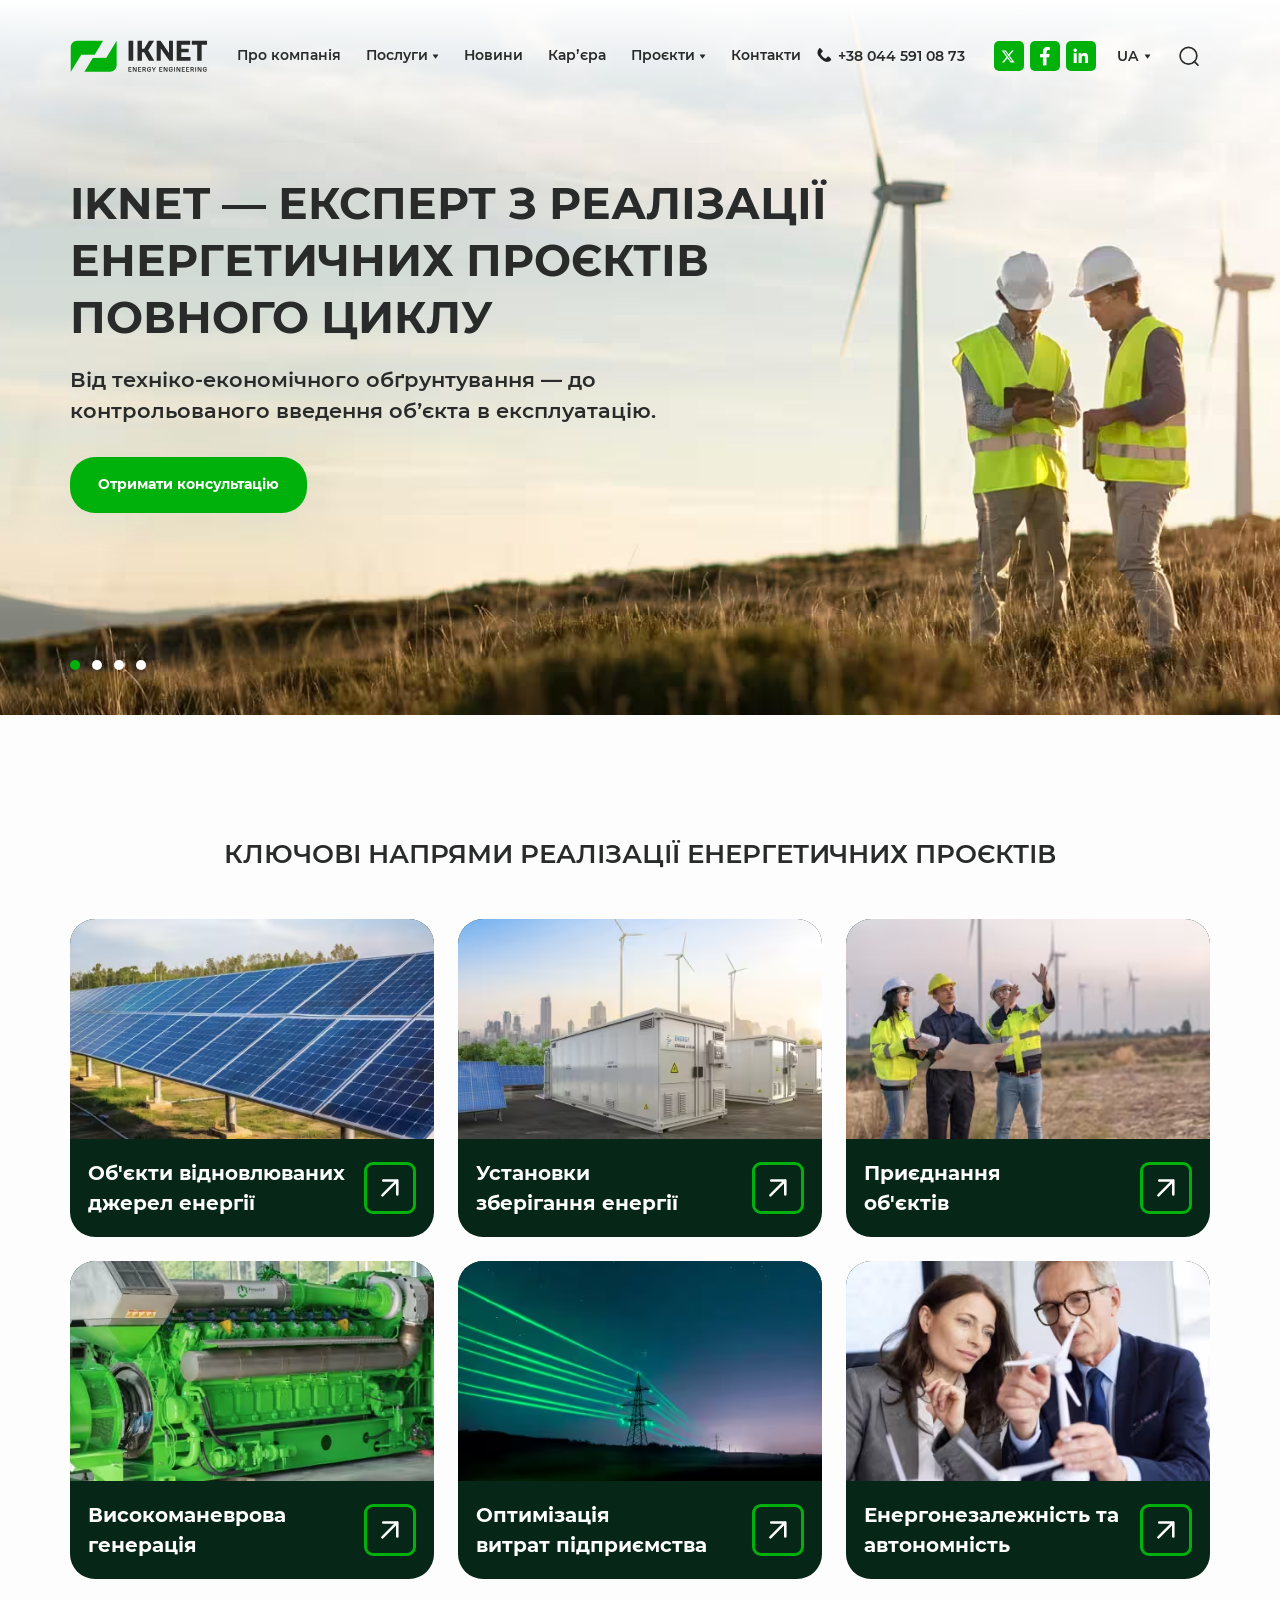
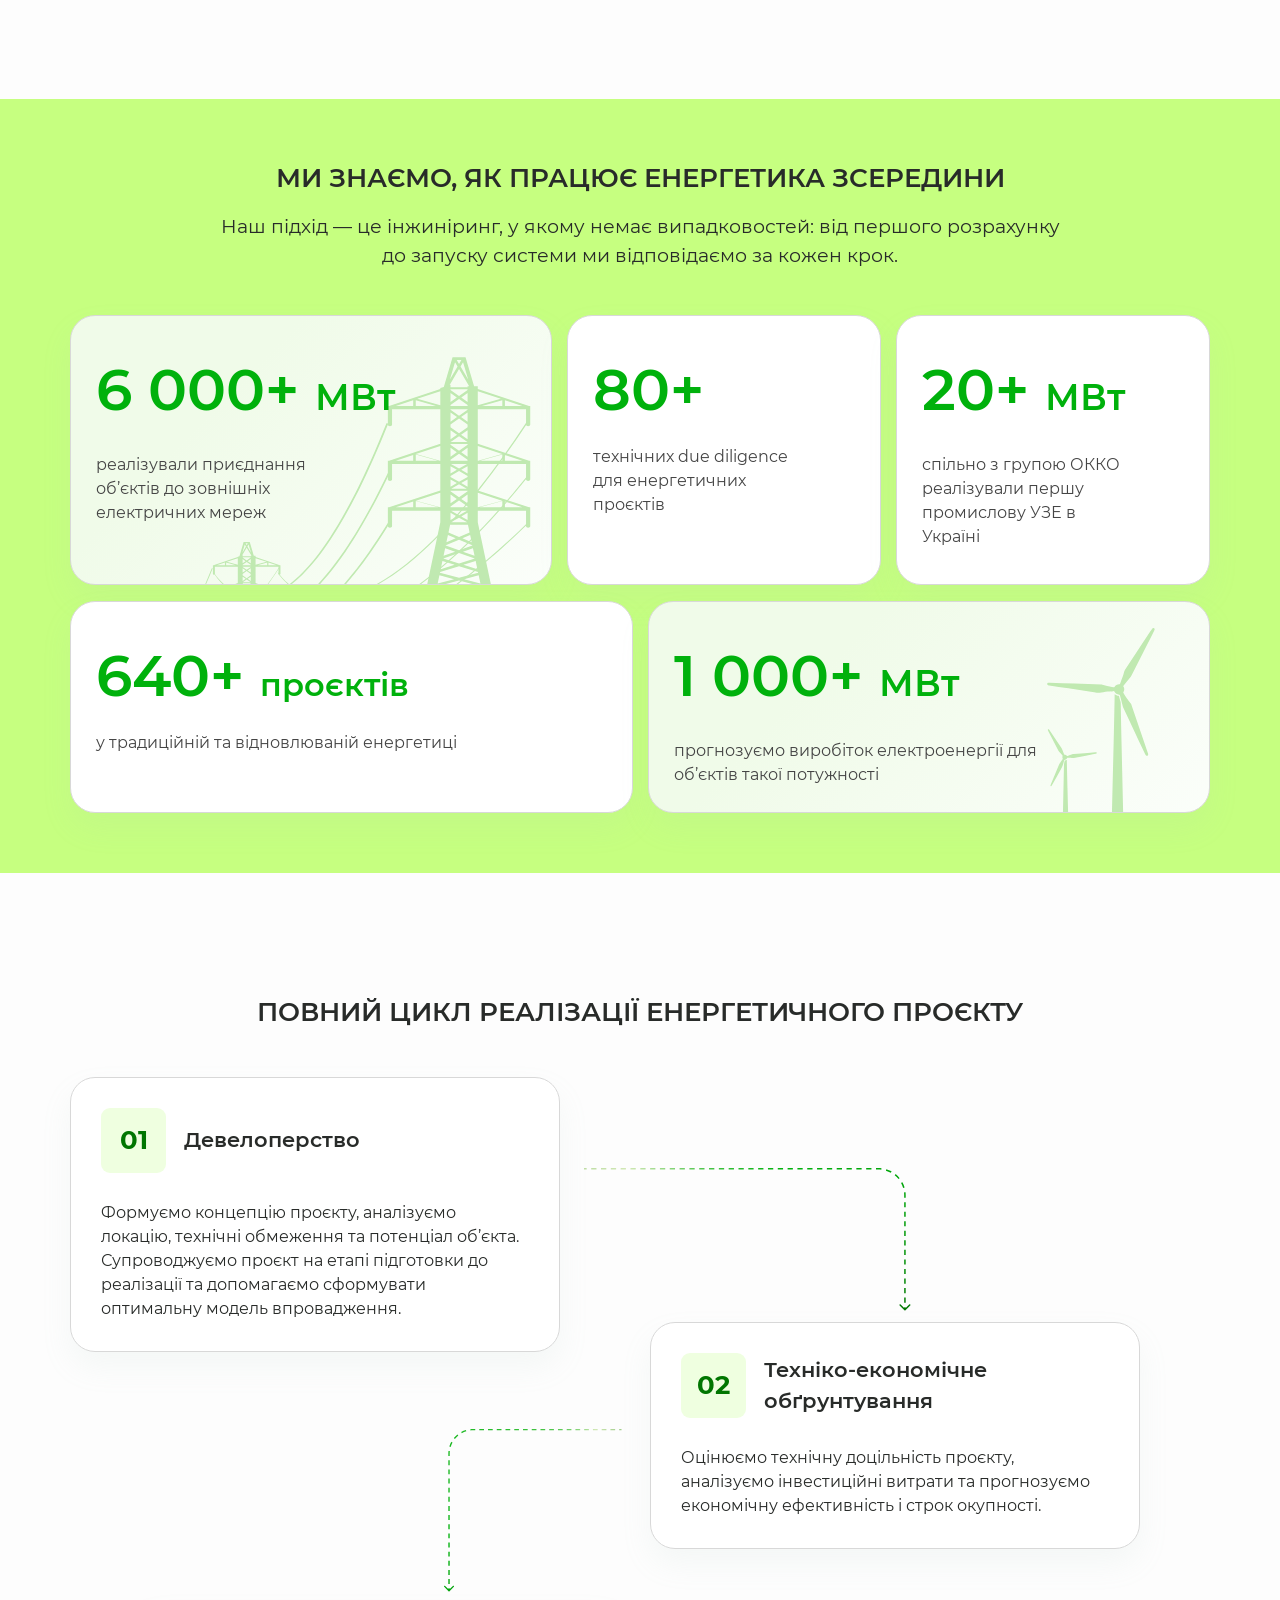
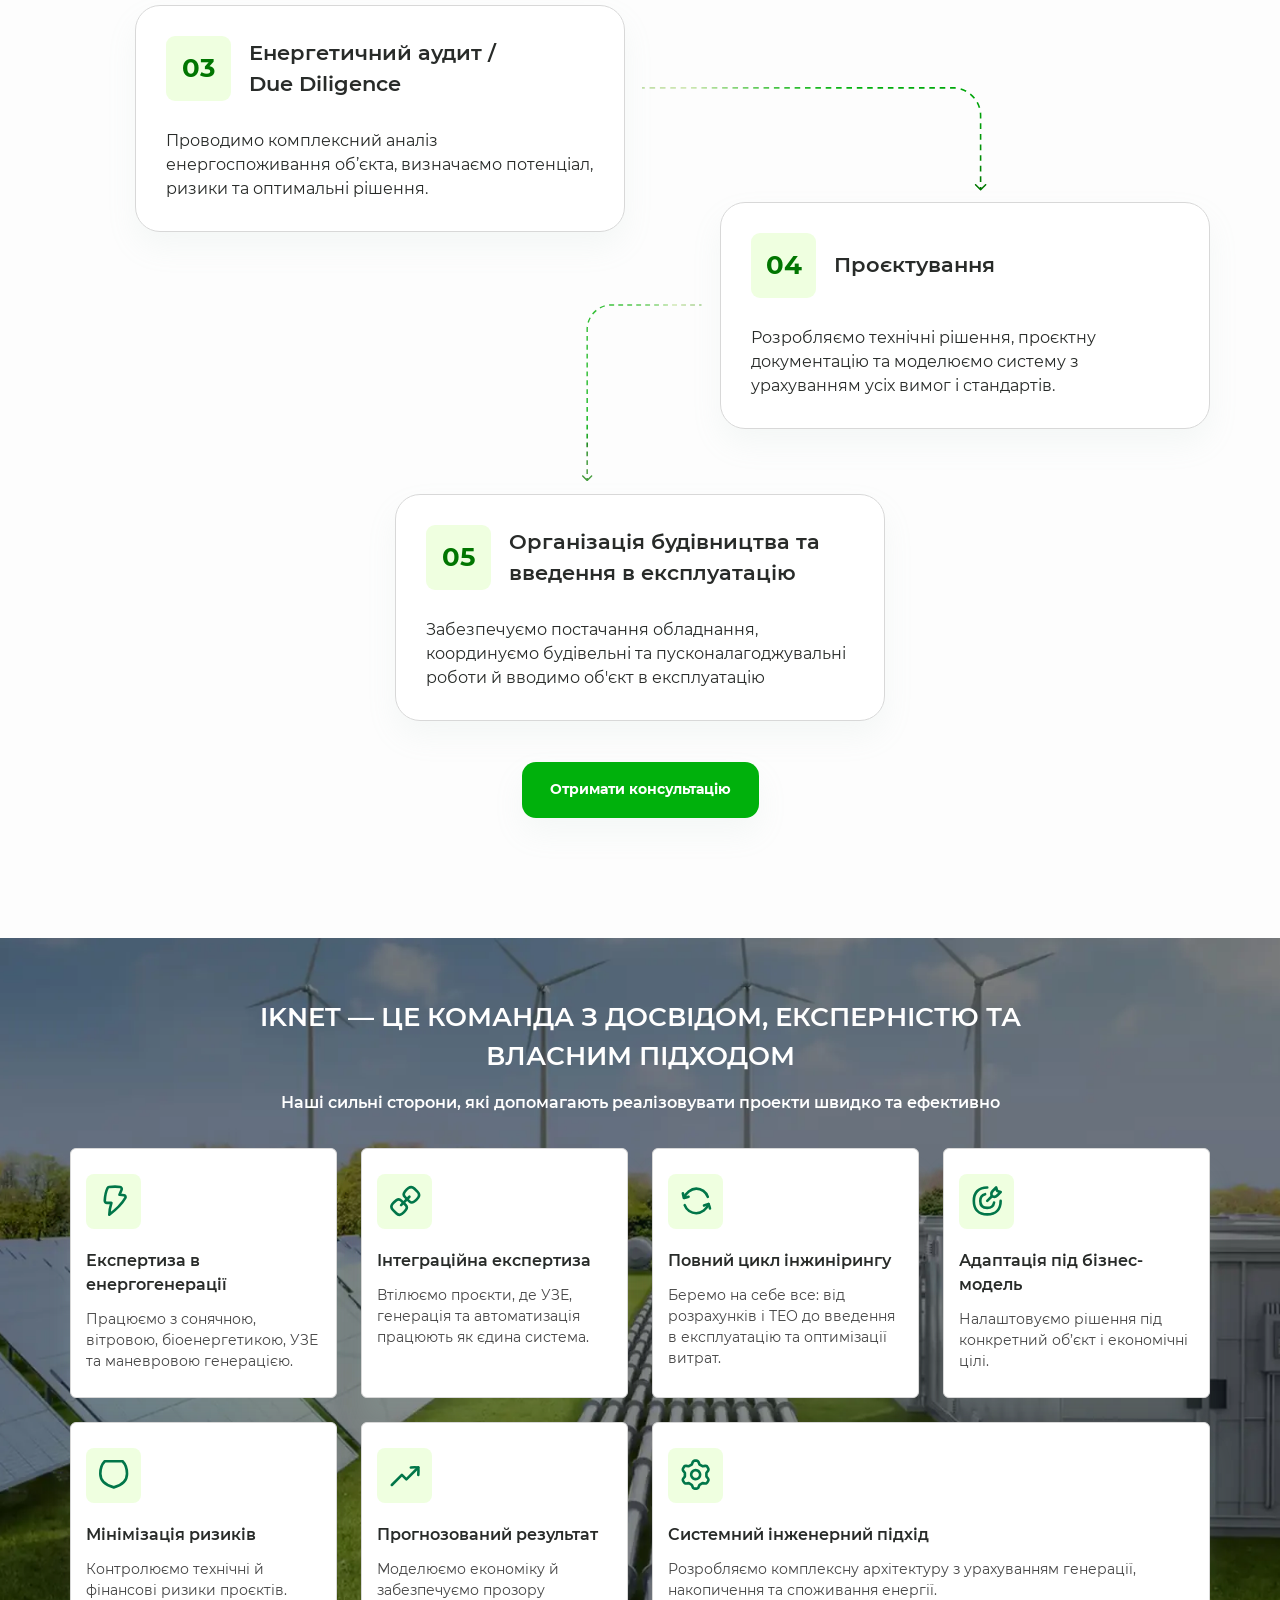
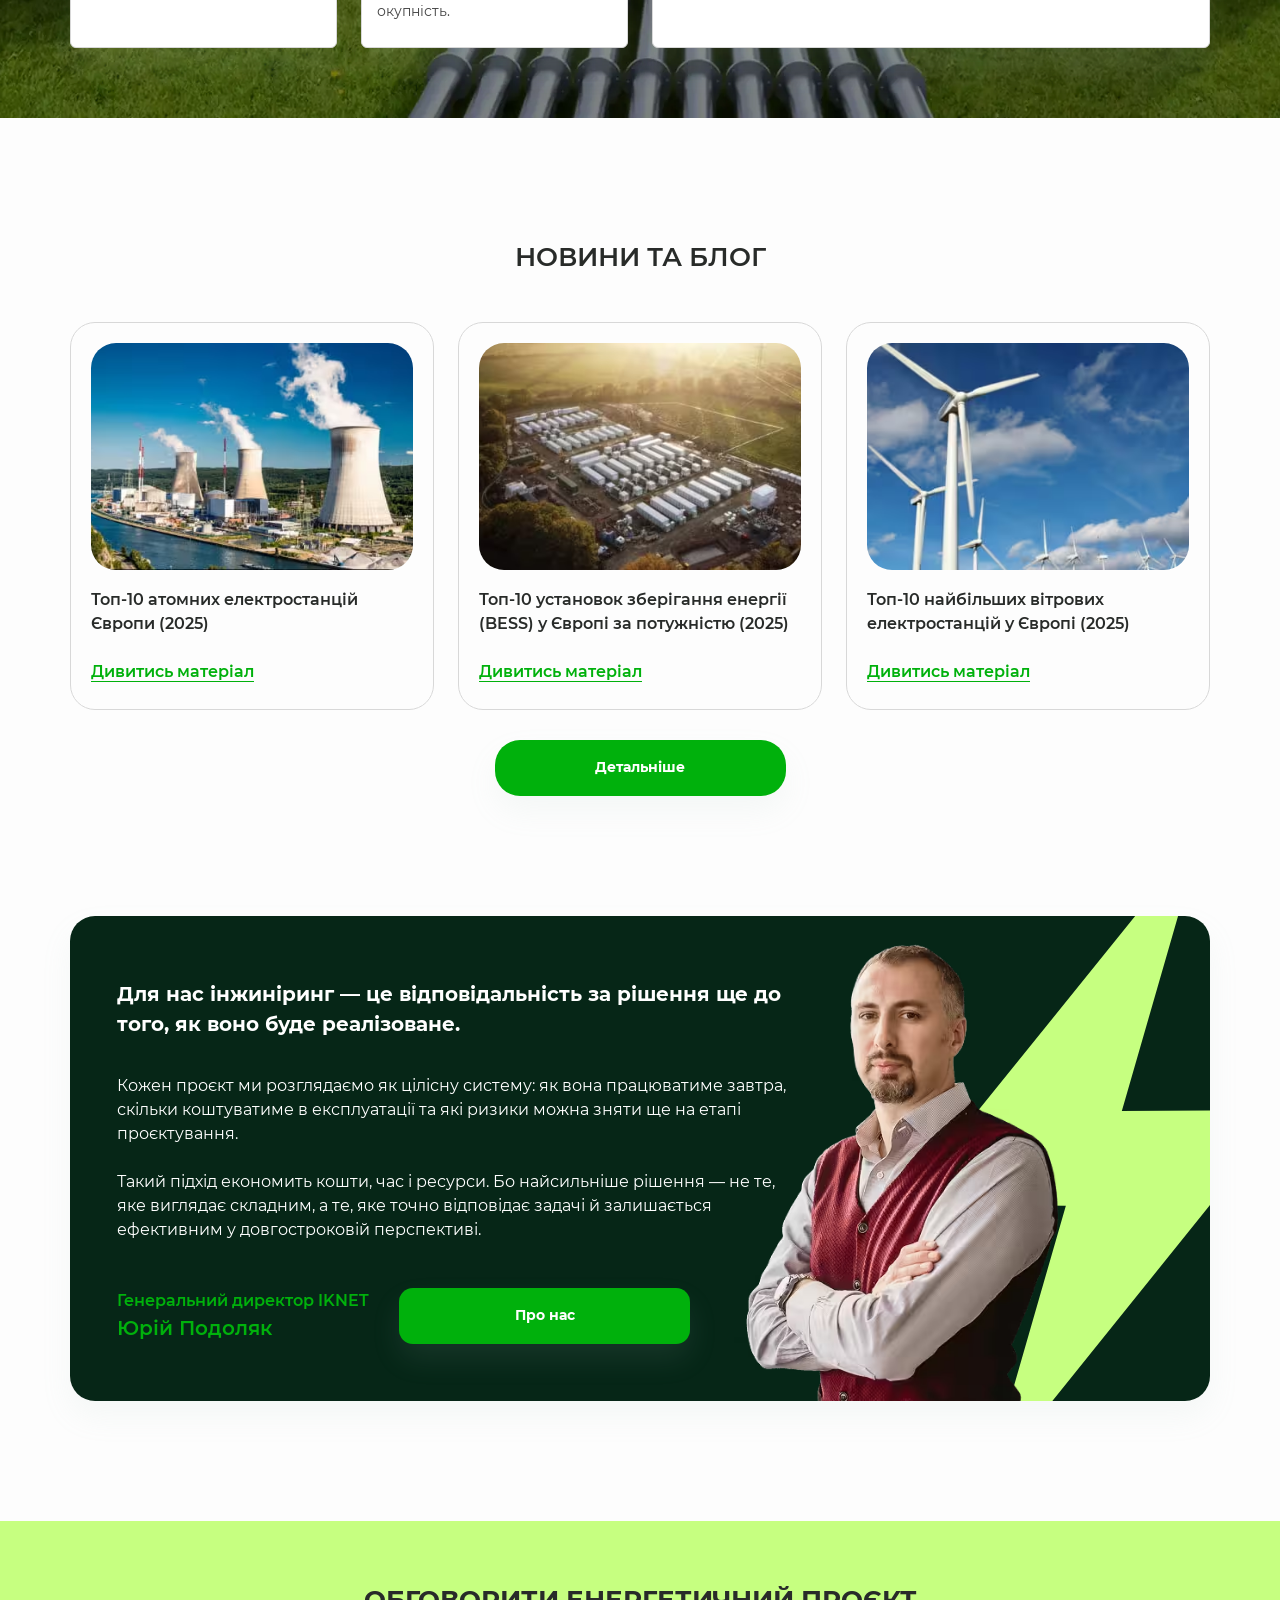
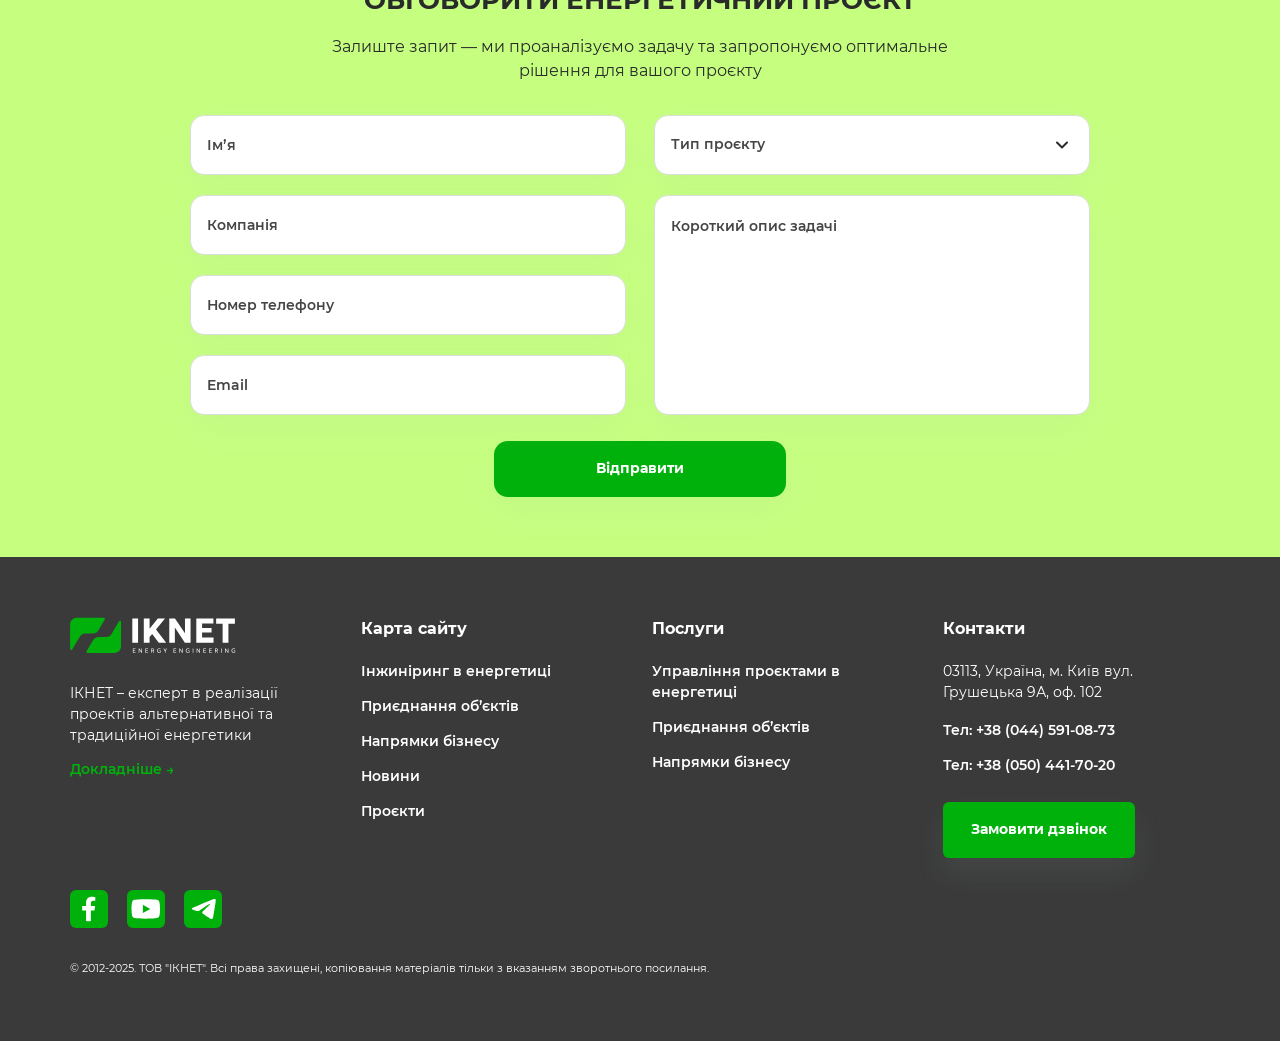
==== index.html @ 9a544d10 "Add files via upload" ====
<!DOCTYPE html>
<!--[if lt IE 7]><html lang="ru" class="lt-ie9 lt-ie8 lt-ie7"><![endif]-->
<!--[if IE 7]><html lang="ru" class="lt-ie9 lt-ie8"><![endif]-->
<!--[if IE 8]><html lang="ru" class="lt-ie9"><![endif]-->
<!--[if gt IE 8]><!-->
<html lang="ru">
<!--<![endif]-->
<head>
	<meta charset="utf-8" />
	<title>Установки зберігання енергії</title>
	<meta http-equiv="X-UA-Compatible" content="IE=edge" />
	<meta name="viewport" content="width=device-width, initial-scale=1, maximum-scale=1">
	<meta name="format-detection" content="telephone=no" />
	<link rel="shortcut icon" href="favicon.png" />
	<link rel="stylesheet" href="libs/slick-1.5.9/slick/slick.min.css" />
	<link rel="stylesheet" href="css/fonts.css" />
	<link rel="stylesheet" href="css/main.css?ver=1.17" />
	<link rel="stylesheet" href="css/media.css?ver=1.17" />
</head>
<body>

	<div class="wrapper">

		<header class="header default">
			<div class="container">
				<div class="header__wrapper fadeInDown wow" data-wow-iteration="1" data-wow-delay="0.3s" data-wow-duration="1.3s">
					<a href="#" class="logo"> 
						<img src="img/logo2.svg" alt="alt">
					</a>
					<nav class="menu">
						<ul class="menu__list">
							<li><a href="#">Про компанія</a></li>
							<li class="menu__haschild">
								<a href="#">Послуги</a>
								<div class="menu__arrow"></div>
								<ul>
									<li><a href="#">Инжиниринг в энергетике</a></li>
									<li><a href="#">Присоединение объектов</a></li>
									<li><a href="#">Направления бизнеса</a></li>
									<li><a href="#">Подарки энергетикам</a></li>
								</ul>
							</li>
							<li><a href="#">Новини</a></li>
							<li><a href="#">Карʼєра</a></li>
							<li class="menu__haschild">
								<a href="#">Проєкти</a>
								<div class="menu__arrow"></div>
								<ul>
									<li><a href="#">Проекты Компании</a></li>
									<li><a href="#">Проекты на продажу</a></li>
								</ul>
							</li>
							<li><a href="#">Контакти</a></li>
						</ul>
					</nav>
					<a href="tel:+380445910873" class="phone-main"><img src="img/phone.svg" alt="alt"><span class="hidden-mob">+38 044 591 08 73</span></a>
					<div class="header__right">
						<ul class="socials-main socials-main--page">
							<li><a href="#" target="_blank"><img src="img/ic_tw.svg" alt="x"></a></li>
							<li><a href="#" target="_blank"><img src="img/ic_fb.svg" alt="facebook"></a></li>
							<li><a href="#" target="_blank"><img src="img/ic_lk.svg" alt="linkedin"></a></li>
						</ul>
						<div class="dropdown-main">
							<div class="dropdown-main__value">
								<a href="#">UA</a>
								<div class="dropdown-main__arrow"></div>
							</div>
							<div class="dropdown-main__dropdown">
								<ul>
									<li><a href="#">EN</a></li>
									<li><a href="#">RU</a></li>
								</ul>
							</div>
						</div>
						<div class="search-wrap">
							<div class="open-search"></div>
							<div class="header__search">
								<form>
									<input type="text" placeholder="Пошук" required>
								</form>
							</div>
						</div>
					</div>
					<div class="sandwich">
						<div class="sw-topper"></div>
						<div class="sw-bottom"></div>
						<div class="sw-footer"></div>
					</div>
				</div>
			</div>
			<div class="menu-mobile">
				<div class="header__search">
					<form>
						<input type="text" placeholder="Пошук" required>
					</form>
				</div>
				<nav class="menu">
					<ul class="menu__list">
						<li><a href="#">Про компанія</a></li>
						<li class="menu__haschild">
							<a href="#">Послуги</a>
							<div class="menu__arrow"></div>
							<ul>
								<li><a href="#">Инжиниринг в энергетике</a></li>
								<li><a href="#">Присоединение объектов</a></li>
								<li><a href="#">Направления бизнеса</a></li>
								<li><a href="#">Подарки энергетикам</a></li>
							</ul>
						</li>
						<li><a href="#">Новини</a></li>
						<li><a href="#">Карʼєра</a></li>
						<li class="menu__haschild">
							<a href="#">Проєкти</a>
							<div class="menu__arrow"></div>
							<ul>
								<li><a href="#">Проекты Компании</a></li>
								<li><a href="#">Проекты на продажу</a></li>
							</ul>
						</li>
						<li><a href="#">Контакти</a></li>
					</ul>
				</nav>
				<div class="menu-mobile__bottom">
					<div class="dropdown-main">
						<div class="dropdown-main__value">
							<a href="tel:+380445910873">+380445910873</a>
							<div class="dropdown-main__arrow"></div>
						</div>
						<div class="dropdown-main__dropdown">
							<ul>
								<li><a href="tel:+380504417020">+38 050 441-70-20</a></li>
							</ul>
						</div>
					</div>
					<div class="dropdown-main">
						<div class="dropdown-main__value">
							<a href="#">UA</a>
							<div class="dropdown-main__arrow"></div>
						</div>
						<div class="dropdown-main__dropdown">
							<ul>
								<li><a href="#">EN</a></li>
								<li><a href="#">RU</a></li>
							</ul>
						</div>
					</div>
					<ul class="socials-main socials-main--page">
						<li><a href="#" target="_blank"><img src="img/ic_tw.svg" alt="x"></a></li>
						<li><a href="#" target="_blank"><img src="img/ic_fb.svg" alt="facebook"></a></li>
						<li><a href="#" target="_blank"><img src="img/ic_lk.svg" alt="linkedin"></a></li>
					</ul>
				</div>
			</div>
			<div class="menu-overlay"></div>
		</header>

		<section class="hero">
			<div class="slider-hero">
				<div>
					<div class="slider-hero__item">
						<div class="container">
							<h2 class="hero__title fadeInUp wow" data-wow-iteration="1" data-wow-delay="0.2s" data-wow-duration="1.3s">iknet — Експерт з реалізації енергетичних проєктів повного циклу</h2>
							<div class="hero__descr fadeInUp wow" data-wow-iteration="1" data-wow-delay="0.4s" data-wow-duration="1.3s">Від техніко-економічного обґрунтування — до контрольованого введення обʼєкта в експлуатацію.</div>
							<a href="#sect-consultation" class="btn-main link-scroll fadeInUp wow" data-wow-iteration="1" data-wow-delay="0.8s" data-wow-duration="1.3s">Отримати консультацію</a>
						</div>
						<div class="hero__image">
							<picture>
								<source srcset="img/slide_hero1.avif" type="image/avif">
								<source srcset="img/slide_hero1.webp" type="image/webp">
								<img src="img/slide_hero1.jpg" alt="IKNET — інжинірингова компанія з досвідом понад 14 років у складних енергетичних проєктах." width="709" height="375" loading="lazy" decoding="async">
							</picture>
						</div>
					</div>
				</div>
				<div>
					<div class="slider-hero__item">
						<div class="container">
							<h2 class="hero__title fadeInUp wow" data-wow-iteration="1" data-wow-delay="0.2s" data-wow-duration="1.3s">iknet — Експерт з реалізації енергетичних проєктів повного циклу</h2>
							<div class="hero__descr fadeInUp wow" data-wow-iteration="1" data-wow-delay="0.4s" data-wow-duration="1.3s">Від техніко-економічного обґрунтування — до контрольованого введення обʼєкта в експлуатацію.</div>
							<a href="#sect-consultation" class="btn-main link-scroll fadeInUp wow" data-wow-iteration="1" data-wow-delay="0.8s" data-wow-duration="1.3s">Отримати консультацію</a>
						</div>
						<div class="hero__image">
							<picture>
								<source srcset="img/slide_hero1.avif" type="image/avif">
								<source srcset="img/slide_hero1.webp" type="image/webp">
								<img src="img/slide_hero1.jpg" alt="IKNET — інжинірингова компанія з досвідом понад 14 років у складних енергетичних проєктах." width="709" height="375" loading="lazy" decoding="async">
							</picture>
						</div>
					</div>
				</div>
				<div>
					<div class="slider-hero__item">
						<div class="container">
							<h2 class="hero__title fadeInUp wow" data-wow-iteration="1" data-wow-delay="0.2s" data-wow-duration="1.3s">iknet — Експерт з реалізації енергетичних проєктів повного циклу</h2>
							<div class="hero__descr fadeInUp wow" data-wow-iteration="1" data-wow-delay="0.4s" data-wow-duration="1.3s">Від техніко-економічного обґрунтування — до контрольованого введення обʼєкта в експлуатацію.</div>
							<a href="#sect-consultation" class="btn-main link-scroll fadeInUp wow" data-wow-iteration="1" data-wow-delay="0.8s" data-wow-duration="1.3s">Отримати консультацію</a>
						</div>
						<div class="hero__image">
							<picture>
								<source srcset="img/slide_hero1.avif" type="image/avif">
								<source srcset="img/slide_hero1.webp" type="image/webp">
								<img src="img/slide_hero1.jpg" alt="IKNET — інжинірингова компанія з досвідом понад 14 років у складних енергетичних проєктах." width="709" height="375" loading="lazy" decoding="async">
							</picture>
						</div>
					</div>
				</div>
				<div>
					<div class="slider-hero__item">
						<div class="container">
							<h2 class="hero__title fadeInUp wow" data-wow-iteration="1" data-wow-delay="0.2s" data-wow-duration="1.3s">iknet — Експерт з реалізації енергетичних проєктів повного циклу</h2>
							<div class="hero__descr fadeInUp wow" data-wow-iteration="1" data-wow-delay="0.4s" data-wow-duration="1.3s">Від техніко-економічного обґрунтування — до контрольованого введення обʼєкта в експлуатацію.</div>
							<a href="#sect-consultation" class="btn-main link-scroll fadeInUp wow" data-wow-iteration="1" data-wow-delay="0.8s" data-wow-duration="1.3s">Отримати консультацію</a>
						</div>
						<div class="hero__image">
							<picture>
								<source srcset="img/slide_hero1.avif" type="image/avif">
								<source srcset="img/slide_hero1.webp" type="image/webp">
								<img src="img/slide_hero1.jpg" alt="IKNET — інжинірингова компанія з досвідом понад 14 років у складних енергетичних проєктах." width="709" height="375" loading="lazy" decoding="async">
							</picture>
						</div>
					</div>
				</div>
			</div>
			<div class="controls-hero">
				<div class="container"></div>
			</div>
		</section>

		<section class="directions">
			<div class="container">
				<div class="head-section fadeInUp wow" data-wow-iteration="1" data-wow-delay="0.3s" data-wow-duration="1.3s">
					<h2 class="title-section">Ключові напрями реалізації енергетичних проєктів</h2>
				</div>
				<div class="directions__grid">
					<a href="#" class="item-direction fadeInUp wow" data-wow-iteration="1" data-wow-delay="0.3s" data-wow-duration="1.3s">
						<span class="item-direction__image">
							<picture>
								<source srcset="img/direction1.avif" type="image/avif">
								<source srcset="img/direction1.webp" type="image/webp">
								<img src="img/direction1.jpg" alt="Об'єкти відновлюваних джерел енергії" width="464" height="259" loading="lazy" decoding="async">
							</picture>
						</span>
						<span class="item-direction__content">
							<span class="item-direction__title">Об'єкти відновлюваних джерел енергії</span>
							<span class="item-direction__arrow hidden-mob"><svg width="47" height="47" viewBox="0 0 47 47" fill="none" xmlns="http://www.w3.org/2000/svg"><path d="M14.5843 32.0894L32.0852 14.5885M15.5565 14.5885H32.0852V31.1171" stroke="white" stroke-width="3" stroke-linecap="round" stroke-linejoin="round" /></svg></span>
							<span class="link-main show-mob">
								Детальніше
								<svg width="10" height="10" viewBox="0 0 10 10" fill="none" xmlns="http://www.w3.org/2000/svg"><path d="M3.07463 1.24579C3.12301 1.19728 3.18049 1.1588 3.24376 1.13255C3.30704 1.10629 3.37488 1.09277 3.44338 1.09277C3.51189 1.09277 3.57972 1.10629 3.643 1.13255C3.70628 1.1588 3.76375 1.19728 3.81213 1.24579L7.27463 4.70829C7.31326 4.74684 7.3439 4.79262 7.36481 4.84303C7.38572 4.89343 7.39648 4.94747 7.39648 5.00204C7.39648 5.05661 7.38572 5.11064 7.36481 5.16105C7.3439 5.21145 7.31326 5.25724 7.27463 5.29579L3.81213 8.75829C3.60797 8.96246 3.2788 8.96246 3.07463 8.75829C2.87047 8.55412 2.87047 8.22496 3.07463 8.02079L6.0913 4.99995L3.07047 1.97912C2.87047 1.77912 2.87047 1.44579 3.07463 1.24579Z" fill="#00B10C" /></svg>
							</span>
						</span>
					</a>
					<a href="#" class="item-direction fadeInUp wow" data-wow-iteration="1" data-wow-delay="0.5s" data-wow-duration="1.3s">
						<span class="item-direction__image">
							<picture>
								<source srcset="img/direction2.avif" type="image/avif">
								<source srcset="img/direction2.webp" type="image/webp">
								<img src="img/direction2.jpg" alt="Установки  зберігання енергії" width="464" height="259" loading="lazy" decoding="async">
							</picture>
						</span>
						<span class="item-direction__content">
							<span class="item-direction__title">Установки  <br>зберігання енергії</span>
							<span class="item-direction__arrow hidden-mob"><svg width="47" height="47" viewBox="0 0 47 47" fill="none" xmlns="http://www.w3.org/2000/svg"><path d="M14.5843 32.0894L32.0852 14.5885M15.5565 14.5885H32.0852V31.1171" stroke="white" stroke-width="3" stroke-linecap="round" stroke-linejoin="round" /></svg></span>
							<span class="link-main show-mob">
								Детальніше
								<svg width="10" height="10" viewBox="0 0 10 10" fill="none" xmlns="http://www.w3.org/2000/svg"><path d="M3.07463 1.24579C3.12301 1.19728 3.18049 1.1588 3.24376 1.13255C3.30704 1.10629 3.37488 1.09277 3.44338 1.09277C3.51189 1.09277 3.57972 1.10629 3.643 1.13255C3.70628 1.1588 3.76375 1.19728 3.81213 1.24579L7.27463 4.70829C7.31326 4.74684 7.3439 4.79262 7.36481 4.84303C7.38572 4.89343 7.39648 4.94747 7.39648 5.00204C7.39648 5.05661 7.38572 5.11064 7.36481 5.16105C7.3439 5.21145 7.31326 5.25724 7.27463 5.29579L3.81213 8.75829C3.60797 8.96246 3.2788 8.96246 3.07463 8.75829C2.87047 8.55412 2.87047 8.22496 3.07463 8.02079L6.0913 4.99995L3.07047 1.97912C2.87047 1.77912 2.87047 1.44579 3.07463 1.24579Z" fill="#00B10C" /></svg>
							</span>
						</span>
					</a>
					<a href="#" class="item-direction fadeInUp wow" data-wow-iteration="1" data-wow-delay="0.7s" data-wow-duration="1.3s">
						<span class="item-direction__image">
							<picture>
								<source srcset="img/direction3.avif" type="image/avif">
								<source srcset="img/direction3.webp" type="image/webp">
								<img src="img/direction3.jpg" alt="Приєднання об'єктів" width="464" height="259" loading="lazy" decoding="async">
							</picture>
						</span>
						<span class="item-direction__content">
							<span class="item-direction__title">Приєднання <br>об'єктів</span>
							<span class="item-direction__arrow hidden-mob"><svg width="47" height="47" viewBox="0 0 47 47" fill="none" xmlns="http://www.w3.org/2000/svg"><path d="M14.5843 32.0894L32.0852 14.5885M15.5565 14.5885H32.0852V31.1171" stroke="white" stroke-width="3" stroke-linecap="round" stroke-linejoin="round" /></svg></span>
							<span class="link-main show-mob">
								Детальніше
								<svg width="10" height="10" viewBox="0 0 10 10" fill="none" xmlns="http://www.w3.org/2000/svg"><path d="M3.07463 1.24579C3.12301 1.19728 3.18049 1.1588 3.24376 1.13255C3.30704 1.10629 3.37488 1.09277 3.44338 1.09277C3.51189 1.09277 3.57972 1.10629 3.643 1.13255C3.70628 1.1588 3.76375 1.19728 3.81213 1.24579L7.27463 4.70829C7.31326 4.74684 7.3439 4.79262 7.36481 4.84303C7.38572 4.89343 7.39648 4.94747 7.39648 5.00204C7.39648 5.05661 7.38572 5.11064 7.36481 5.16105C7.3439 5.21145 7.31326 5.25724 7.27463 5.29579L3.81213 8.75829C3.60797 8.96246 3.2788 8.96246 3.07463 8.75829C2.87047 8.55412 2.87047 8.22496 3.07463 8.02079L6.0913 4.99995L3.07047 1.97912C2.87047 1.77912 2.87047 1.44579 3.07463 1.24579Z" fill="#00B10C" /></svg>
							</span>
						</span>
					</a>
					<a href="#" class="item-direction fadeInUp wow" data-wow-iteration="1" data-wow-delay="0.9s" data-wow-duration="1.3s">
						<span class="item-direction__image">
							<picture>
								<source srcset="img/direction4.avif" type="image/avif">
								<source srcset="img/direction4.webp" type="image/webp">
								<img src="img/direction14.jpg" alt="Високоманеврова  генерація" width="464" height="259" loading="lazy" decoding="async">
							</picture>
						</span>
						<span class="item-direction__content">
							<span class="item-direction__title">Високоманеврова  генерація</span>
							<span class="item-direction__arrow hidden-mob"><svg width="47" height="47" viewBox="0 0 47 47" fill="none" xmlns="http://www.w3.org/2000/svg"><path d="M14.5843 32.0894L32.0852 14.5885M15.5565 14.5885H32.0852V31.1171" stroke="white" stroke-width="3" stroke-linecap="round" stroke-linejoin="round" /></svg></span>
							<span class="link-main show-mob">
								Детальніше
								<svg width="10" height="10" viewBox="0 0 10 10" fill="none" xmlns="http://www.w3.org/2000/svg"><path d="M3.07463 1.24579C3.12301 1.19728 3.18049 1.1588 3.24376 1.13255C3.30704 1.10629 3.37488 1.09277 3.44338 1.09277C3.51189 1.09277 3.57972 1.10629 3.643 1.13255C3.70628 1.1588 3.76375 1.19728 3.81213 1.24579L7.27463 4.70829C7.31326 4.74684 7.3439 4.79262 7.36481 4.84303C7.38572 4.89343 7.39648 4.94747 7.39648 5.00204C7.39648 5.05661 7.38572 5.11064 7.36481 5.16105C7.3439 5.21145 7.31326 5.25724 7.27463 5.29579L3.81213 8.75829C3.60797 8.96246 3.2788 8.96246 3.07463 8.75829C2.87047 8.55412 2.87047 8.22496 3.07463 8.02079L6.0913 4.99995L3.07047 1.97912C2.87047 1.77912 2.87047 1.44579 3.07463 1.24579Z" fill="#00B10C" /></svg>
							</span>
						</span>
					</a>
					<a href="#" class="item-direction fadeInUp wow" data-wow-iteration="1" data-wow-delay="1.2s" data-wow-duration="1.3s">
						<span class="item-direction__image">
							<picture>
								<source srcset="img/direction5.avif" type="image/avif">
								<source srcset="img/direction5.webp" type="image/webp">
								<img src="img/direction5.jpg" alt="Оптимізація  витрат підприємства" width="464" height="259" loading="lazy" decoding="async">
							</picture>
						</span>
						<span class="item-direction__content">
							<span class="item-direction__title">Оптимізація <br>витрат підприємства</span>
							<span class="item-direction__arrow hidden-mob"><svg width="47" height="47" viewBox="0 0 47 47" fill="none" xmlns="http://www.w3.org/2000/svg"><path d="M14.5843 32.0894L32.0852 14.5885M15.5565 14.5885H32.0852V31.1171" stroke="white" stroke-width="3" stroke-linecap="round" stroke-linejoin="round" /></svg></span>
							<span class="link-main show-mob">
								Детальніше
								<svg width="10" height="10" viewBox="0 0 10 10" fill="none" xmlns="http://www.w3.org/2000/svg"><path d="M3.07463 1.24579C3.12301 1.19728 3.18049 1.1588 3.24376 1.13255C3.30704 1.10629 3.37488 1.09277 3.44338 1.09277C3.51189 1.09277 3.57972 1.10629 3.643 1.13255C3.70628 1.1588 3.76375 1.19728 3.81213 1.24579L7.27463 4.70829C7.31326 4.74684 7.3439 4.79262 7.36481 4.84303C7.38572 4.89343 7.39648 4.94747 7.39648 5.00204C7.39648 5.05661 7.38572 5.11064 7.36481 5.16105C7.3439 5.21145 7.31326 5.25724 7.27463 5.29579L3.81213 8.75829C3.60797 8.96246 3.2788 8.96246 3.07463 8.75829C2.87047 8.55412 2.87047 8.22496 3.07463 8.02079L6.0913 4.99995L3.07047 1.97912C2.87047 1.77912 2.87047 1.44579 3.07463 1.24579Z" fill="#00B10C" /></svg>
							</span>
						</span>
					</a>
					<a href="#" class="item-direction fadeInUp wow" data-wow-iteration="1" data-wow-delay="1.5s" data-wow-duration="1.3s">
						<span class="item-direction__image">
							<picture>
								<source srcset="img/direction6.avif" type="image/avif">
								<source srcset="img/direction6.webp" type="image/webp">
								<img src="img/direction6.jpg" alt="Об'єкти відновлюваних джерел енергії" width="464" height="259" loading="lazy" decoding="async">
							</picture>
						</span>
						<span class="item-direction__content">
							<span class="item-direction__title">Енергонезалежність та автономність</span>
							<span class="item-direction__arrow hidden-mob"><svg width="47" height="47" viewBox="0 0 47 47" fill="none" xmlns="http://www.w3.org/2000/svg"><path d="M14.5843 32.0894L32.0852 14.5885M15.5565 14.5885H32.0852V31.1171" stroke="white" stroke-width="3" stroke-linecap="round" stroke-linejoin="round" /></svg></span>
							<span class="link-main show-mob">
								Детальніше
								<svg width="10" height="10" viewBox="0 0 10 10" fill="none" xmlns="http://www.w3.org/2000/svg"><path d="M3.07463 1.24579C3.12301 1.19728 3.18049 1.1588 3.24376 1.13255C3.30704 1.10629 3.37488 1.09277 3.44338 1.09277C3.51189 1.09277 3.57972 1.10629 3.643 1.13255C3.70628 1.1588 3.76375 1.19728 3.81213 1.24579L7.27463 4.70829C7.31326 4.74684 7.3439 4.79262 7.36481 4.84303C7.38572 4.89343 7.39648 4.94747 7.39648 5.00204C7.39648 5.05661 7.38572 5.11064 7.36481 5.16105C7.3439 5.21145 7.31326 5.25724 7.27463 5.29579L3.81213 8.75829C3.60797 8.96246 3.2788 8.96246 3.07463 8.75829C2.87047 8.55412 2.87047 8.22496 3.07463 8.02079L6.0913 4.99995L3.07047 1.97912C2.87047 1.77912 2.87047 1.44579 3.07463 1.24579Z" fill="#00B10C" /></svg>
							</span>
						</span>
					</a>
				</div>
			</div>
		</section>

		<section class="process">
			<div class="container">
				<div class="head-section fadeInUp wow" data-wow-iteration="1" data-wow-delay="0.3s" data-wow-duration="1.3s">
					<h2 class="title-section">Ми знаємо, як працює енергетика зсередини</h2>
					<div class="descr-section">Наш підхід — це інжиніринг, у якому немає випадковостей: від першого розрахунку до запуску системи ми відповідаємо за кожен крок.</div>
				</div>
				<div class="process__grid-top">
					<div class="item-process item-process--main fadeInUp wow" data-wow-iteration="1" data-wow-delay="0.3s" data-wow-duration="1.3s">
						<div class="item-process__value">6 000+ <span> МВт</span></div>
						<p>реалізували приєднання об’єктів до зовнішніх електричних мереж</p>
						<div class="item-process__image">
							<img src="img/process1.svg"  width="491" height="253" loading="lazy" decoding="async" alt="реалізували приєднання об’єктів до зовнішніх електричних мереж">
						</div>
					</div>
					<div class="process__grid-two">
						<div class="item-process fadeInUp wow" data-wow-iteration="1" data-wow-delay="0.5s" data-wow-duration="1.3s">
							<div class="item-process__value">80+</div>
							<p>технічних due diligence для енергетичних проєктів</p>
						</div>
						<div class="item-process fadeInUp wow" data-wow-iteration="1" data-wow-delay="0.7s" data-wow-duration="1.3s">
							<div class="item-process__value">20+ <span>  МВт</span></div>
							<p>спільно з групою ОККО реалізували першу промислову УЗЕ в Україні</p>
						</div>
					</div>
				</div>
				<div class="process__grid-bottom">
					<div class="item-process fadeInUp wow" data-wow-iteration="1" data-wow-delay="0.9s" data-wow-duration="1.3s">
						<div class="item-process__value">640+ <small>  проєктів</small></div>
						<p>у традиційній та відновлюваній енергетиці</p>
					</div>
					<div class="item-process item-process--main fadeInUp wow" data-wow-iteration="1" data-wow-delay="1.2s" data-wow-duration="1.3s">
						<div class="item-process__value">1 000+ <span> МВт</span></div>
						<p>прогнозуємо виробіток електроенергії для об’єктів такої потужності</p>
						<div class="item-process__image">
							<img src="img/process2.svg" width="217" height="184" loading="lazy" decoding="async" alt="прогнозуємо виробіток електроенергії для об’єктів такої потужності">
						</div>
					</div>
				</div>
			</div>
		</section>

		<section class="cycle">
			<div class="container">
				<div class="head-section fadeInUp wow" data-wow-iteration="1" data-wow-delay="0.3s" data-wow-duration="1.3s">
					<h2 class="title-section">Повний цикл реалізації енергетичного проєкту</h2>
				</div>
				<div class="item-cycle item-cycle--1 fadeInUp wow" data-wow-iteration="1" data-wow-delay="0.3s" data-wow-duration="1.3s">
					<div class="item-cycle__head">
						<div class="item-cycle__count">01</div>
						<div class="item-cycle__title">Девелоперство</div>
					</div>
					<p>Формуємо концепцію проєкту, аналізуємо локацію, технічні обмеження та потенціал об’єкта. Супроводжуємо проєкт на етапі підготовки до реалізації та допомагаємо сформувати оптимальну модель впровадження.</p>
				</div>
				<div class="item-cycle item-cycle--2 fadeInUp wow" data-wow-iteration="1" data-wow-delay="0.3s" data-wow-duration="1.3s">
					<div class="item-cycle__head">
						<div class="item-cycle__count">02</div>
						<div class="item-cycle__title">Техніко-економічне обґрунтування</div>
					</div>
					<p>Оцінюємо технічну доцільність проєкту, аналізуємо інвестиційні витрати та прогнозуємо економічну ефективність і строк окупності.</p>
				</div>
				<div class="item-cycle item-cycle--3 fadeInUp wow" data-wow-iteration="1" data-wow-delay="0.3s" data-wow-duration="1.3s">
					<div class="item-cycle__head">
						<div class="item-cycle__count">03</div>
						<div class="item-cycle__title">Енергетичний аудит / <br>Due Diligence</div>
					</div>
					<p>Проводимо комплексний аналіз енергоспоживання об’єкта, визначаємо потенціал, ризики та оптимальні рішення.</p>
				</div>
				<div class="item-cycle item-cycle--4 fadeInUp wow" data-wow-iteration="1" data-wow-delay="0.3s" data-wow-duration="1.3s">
					<div class="item-cycle__head">
						<div class="item-cycle__count">04</div>
						<div class="item-cycle__title">Проєктування</div>
					</div>
					<p>Розробляємо технічні рішення, проєктну документацію та моделюємо систему з урахуванням усіх вимог і стандартів.</p>
				</div>
				<div class="item-cycle item-cycle--5 fadeInUp wow" data-wow-iteration="1" data-wow-delay="0.3s" data-wow-duration="1.3s">
					<div class="item-cycle__head">
						<div class="item-cycle__count">05</div>
						<div class="item-cycle__title">Організація будівництва та введення в експлуатацію</div>
					</div>
					<p>Забезпечуємо постачання обладнання, координуємо будівельні та пусконалагоджувальні роботи й вводимо об'єкт в експлуатацію</p>
				</div>
			</div>
			<div class="cycle__button fadeInUp wow" data-wow-iteration="1" data-wow-delay="0.3s" data-wow-duration="1.3s">
				<a href="#" class="btn-main">Отримати консультацію</a>
			</div>
		</section>

		<section class="advantages">
			<div class="container">
				<div class="head-section fadeInUp wow" data-wow-iteration="1" data-wow-delay="0.3s" data-wow-duration="1.5s">
					<h2 class="title-section">IKNET — це команда з досвідом, експерністю та власним підходом</h2>
					<div class="descr-section">Наші сильні сторони, які допомагають реалізовувати проекти швидко та ефективно</div>
				</div>
				<div class="advantages__wrap hidden-mob">
					<div class="fadeInUp wow" data-wow-iteration="1" data-wow-delay="0.2s" data-wow-duration="1.5s">
						<div class="advantages__item">
							<div class="advantages__icon">
								<img src="img/ic_avd1_new.svg" alt="Експертиза в енергогенерації">
							</div>
							<div class="advantages__title">Експертиза в енергогенерації</div>
							<p>Працюємо з сонячною, вітровою, біоенергетикою, УЗЕ та маневровою генерацією.</p>
						</div>
					</div>
					<div class="fadeInUp wow" data-wow-iteration="1" data-wow-delay="0.4s" data-wow-duration="1.5s">
						<div class="advantages__item">
							<div class="advantages__icon">
								<img src="img/ic_avd2.svg" alt="Інтеграційна експертиза">
							</div>
							<div class="advantages__title">Інтеграційна експертиза</div>
							<p>Втілюємо проєкти, де УЗЕ, генерація та автоматизація працюють як єдина система.</p>
						</div>
					</div>
					<div class="fadeInUp wow" data-wow-iteration="1" data-wow-delay="0.6s" data-wow-duration="1.5s">
						<div class="advantages__item">
							<div class="advantages__icon">
								<img src="img/ic_avd3.svg" alt="Повний цикл інжинірингу">
							</div>
							<div class="advantages__title">Повний цикл інжинірингу</div>
							<p>Беремо на себе все: від розрахунків і ТЕО до введення в експлуатацію та оптимізації витрат.</p>
						</div>
					</div>
					<div class="fadeInUp wow" data-wow-iteration="1" data-wow-delay="0.8s" data-wow-duration="1.5s">
						<div class="advantages__item">
							<div class="advantages__icon">
								<img src="img/ic_avd4.svg" alt="Адаптація під бізнес-модель">
							</div>
							<div class="advantages__title">Адаптація під бізнес-модель</div>
							<p>Налаштовуємо рішення під конкретний об’єкт і економічні цілі.</p>
						</div>
					</div>
					<div class="fadeInUp wow" data-wow-iteration="1" data-wow-delay="1s" data-wow-duration="1.5s">
						<div class="advantages__item">
							<div class="advantages__icon">
								<img src="img/ic_avd5.svg" alt="Мінімізація ризиків">
							</div>
							<div class="advantages__title">Мінімізація ризиків</div>
							<p>Контролюємо технічні й фінансові ризики проєктів.</p>
						</div>
					</div>
					<div class="fadeInUp wow" data-wow-iteration="1" data-wow-delay="1.2s" data-wow-duration="1.5s">
						<div class="advantages__item">
							<div class="advantages__icon">
								<img src="img/ic_avd6.svg" alt="Прогнозований результат">
							</div>
							<div class="advantages__title">Прогнозований результат</div>
							<p>Моделюємо економіку й забезпечуємо прозору окупність.</p>
						</div>
					</div>
					<div class="fadeInUp wow" data-wow-iteration="1" data-wow-delay="1.4s">
						<div class="advantages__item">
							<div class="advantages__icon">
								<img src="img/ic_avd7_new.svg" alt="Системний інженерний підхід">
							</div>
							<div class="advantages__title">Системний інженерний підхід</div>
							<p>Розробляємо комплексну архітектуру з урахуванням генерації, накопичення та споживання енергії.</p>
						</div>
					</div>
				</div>
				<div class="slider-mobile show-mob">
					<div>
						<div class="advantages__item">
							<div class="advantages__icon">
								<img src="img/ic_avd1_new.svg" alt="Експертиза в енергогенерації">
							</div>
							<div class="advantages__title">Експертиза в енергогенерації</div>
							<p>Працюємо з сонячною, вітровою, біоенергетикою, УЗЕ та маневровою генерацією.</p>
						</div>
					</div>
					<div>
						<div class="advantages__item">
							<div class="advantages__icon">
								<img src="img/ic_avd2.svg" alt="Інтеграційна експертиза">
							</div>
							<div class="advantages__title">Інтеграційна експертиза</div>
							<p>Втілюємо проєкти, де УЗЕ, генерація та автоматизація працюють як єдина система.</p>
						</div>
					</div>
					<div>
						<div class="advantages__item">
							<div class="advantages__icon">
								<img src="img/ic_avd3.svg" alt="Повний цикл інжинірингу">
							</div>
							<div class="advantages__title">Повний цикл інжинірингу</div>
							<p>Беремо на себе все: від розрахунків і ТЕО до введення в експлуатацію та оптимізації витрат.</p>
						</div>
					</div>
					<div>
						<div class="advantages__item">
							<div class="advantages__icon">
								<img src="img/ic_avd4.svg" alt="Адаптація під бізнес-модель">
							</div>
							<div class="advantages__title">Адаптація під бізнес-модель</div>
							<p>Налаштовуємо рішення під конкретний об’єкт і економічні цілі.</p>
						</div>
					</div>
					<div>
						<div class="advantages__item">
							<div class="advantages__icon">
								<img src="img/ic_avd5.svg" alt="Мінімізація ризиків">
							</div>
							<div class="advantages__title">Мінімізація ризиків</div>
							<p>Контролюємо технічні й фінансові ризики проєктів.</p>
						</div>
					</div>
					<div>
						<div class="advantages__item">
							<div class="advantages__icon">
								<img src="img/ic_avd6.svg" alt="Прогнозований результат">
							</div>
							<div class="advantages__title">Прогнозований результат</div>
							<p>Моделюємо економіку й забезпечуємо прозору окупність.</p>
						</div>
					</div>
					<div>
						<div class="advantages__item">
							<div class="advantages__icon">
								<img src="img/ic_avd7_new.svg" alt="Системний інженерний підхід">
							</div>
							<div class="advantages__title">Системний інженерний підхід</div>
							<p>Розробляємо комплексну архітектуру з урахуванням генерації, накопичення та споживання енергії.</p>
						</div>
					</div>
				</div>
			</div>
		</section>

		<section class="blog">
			<div class="container">
				<div class="head-section fadeInUp wow" data-wow-iteration="1" data-wow-delay="0.3s" data-wow-duration="1.3s">
					<h2 class="title-section">Новини та блог</h2>
				</div>
				<div class="grid-main hidden-mob">
					<div class="fadeInUp wow" data-wow-iteration="1" data-wow-delay="0.3s" data-wow-duration="1.5s">
						<div class="item-card item-card--main">
							<a href="#" class="item-card__image">
								<picture>
									<source srcset="img/blog1.avif" type="image/avif">
									<source srcset="img/blog1.webp" type="image/webp">
									<img src="img/blog1.jpg" alt="Топ-10 атомних електростанцій Європи (2025)" width="425" height="280" loading="lazy" decoding="async">
								</picture>
							</a>
							<div class="item-card__content">
								<a href="#" class="item-card__title">Топ-10 атомних електростанцій Європи (2025)</a>
								<a href="#" class="link-main">Дивитись матеріал</a>
							</div>
						</div>
					</div>
					<div class="fadeInUp wow" data-wow-iteration="1" data-wow-delay="0.5s" data-wow-duration="1.5s">
						<div class="item-card item-card--main">
							<a href="#" class="item-card__image">
								<picture>
									<source srcset="img/blog2.avif" type="image/avif">
									<source srcset="img/blog2.webp" type="image/webp">
									<img src="img/blog2.jpg" alt="Топ-10 установок зберігання енергії (BESS) у Європі за потужністю (2025)" width="425" height="280" loading="lazy" decoding="async">
								</picture>
							</a>
							<div class="item-card__content">
								<a href="#" class="item-card__title">Топ-10 установок зберігання енергії (BESS) у Європі за потужністю (2025)</a>
								<a href="#" class="link-main">Дивитись матеріал</a>
							</div>
						</div>
					</div>
					<div class="fadeInUp wow" data-wow-iteration="1" data-wow-delay="0.7s" data-wow-duration="1.5s">
						<div class="item-card item-card--main">
							<a href="#" class="item-card__image">
								<picture>
									<source srcset="img/blog3.avif" type="image/avif">
									<source srcset="img/blog3.webp" type="image/webp">
									<img src="img/blog3.jpg" alt="Топ-10 найбільших вітрових електростанцій у Європі (2025)" width="425" height="280" loading="lazy" decoding="async">
								</picture>
							</a>
							<div class="item-card__content">
								<a href="#" class="item-card__title">Топ-10 найбільших вітрових електростанцій у Європі (2025)</a>
								<a href="#" class="link-main">Дивитись матеріал</a>
							</div>
						</div>
					</div>
				</div>
				<div class="slider-mobile show-mob">
					<div>
						<div class="item-card item-card--main">
							<a href="#" class="item-card__image">
								<picture>
									<source srcset="img/blog1.avif" type="image/avif">
									<source srcset="img/blog1.webp" type="image/webp">
									<img src="img/blog1.jpg" alt="Топ-10 атомних електростанцій Європи (2025)" width="425" height="280" loading="lazy" decoding="async">
								</picture>
							</a>
							<div class="item-card__content">
								<a href="#" class="item-card__title">Топ-10 атомних електростанцій Європи (2025)</a>
								<a href="#" class="link-main">Дивитись матеріал</a>
							</div>
						</div>
					</div>
					<div>
						<div class="item-card item-card--main">
							<a href="#" class="item-card__image">
								<picture>
									<source srcset="img/blog2.avif" type="image/avif">
									<source srcset="img/blog2.webp" type="image/webp">
									<img src="img/blog2.jpg" alt="Топ-10 установок зберігання енергії (BESS) у Європі за потужністю (2025)" width="425" height="280" loading="lazy" decoding="async">
								</picture>
							</a>
							<div class="item-card__content">
								<a href="#" class="item-card__title">Топ-10 установок зберігання енергії (BESS) у Європі за потужністю (2025)</a>
								<a href="#" class="link-main">Дивитись матеріал</a>
							</div>
						</div>
					</div>
					<div>
						<div class="item-card item-card--main">
							<a href="#" class="item-card__image">
								<picture>
									<source srcset="img/blog3.avif" type="image/avif">
									<source srcset="img/blog3.webp" type="image/webp">
									<img src="img/blog3.jpg" alt="Топ-10 найбільших вітрових електростанцій у Європі (2025)" width="425" height="280" loading="lazy" decoding="async">
								</picture>
							</a>
							<div class="item-card__content">
								<a href="#" class="item-card__title">Топ-10 найбільших вітрових електростанцій у Європі (2025)</a>
								<a href="#" class="link-main">Дивитись матеріал</a>
							</div>
						</div>
					</div>
				</div>
				<div class="blog__bottom fadeInUp wow" data-wow-iteration="1" data-wow-delay="0.3s" data-wow-duration="1.5s">
					<a href="#" class="btn-main">Детальніше</a>
				</div>
			</div>
		</section>

		<section class="about">
			<div class="container">
				<div class="about__main fadeInUp wow" data-wow-iteration="1" data-wow-delay="0.3s" data-wow-duration="1.5s">
					<div class="about__content">
						<h2 class="about__title">Для нас інжиніринг — це відповідальність за рішення ще до того, як воно буде реалізоване.</h2>
						<p>Кожен проєкт ми розглядаємо як цілісну систему: як вона працюватиме завтра, скільки коштуватиме в експлуатації та які ризики можна зняти ще на етапі проєктування. <br><br>Такий підхід економить кошти, час і ресурси. Бо найсильніше рішення — не те, яке виглядає складним, а те, яке точно відповідає задачі й залишається ефективним у довгостроковій перспективі.</p>
						<div class="about__bottom">
							<div class="about__info">
								<div class="about__descr">Генеральний директор IKNET</div>
								<div class="about__name">Юрій Подоляк</div>
							</div>
							<a href="#" class="btn-main">Про нас</a>
						</div>
					</div>
					<div class="about__image">
						<picture>
							<source srcset="img/img_about.avif" type="image/avif">
							<source srcset="img/img_about.webp" type="image/webp">
							<img src="img/img_about.png" alt="Для нас інжиніринг — це відповідальність за рішення ще до того, як воно буде реалізоване." width="697" height="563" loading="lazy" decoding="async">
						</picture>
					</div>
				</div>
			</div>
		</section>

		<section class="consultation consultation--main" id="sect-consultation">
			<div class="container">
				<div class="head-section fadeInUp wow" data-wow-iteration="1" data-wow-delay="0.3s" data-wow-duration="1.5s">
					<h2 class="title-section">Обговорити енергетичний проєкт</h2>
					<div class="descr-section">Залиште запит — ми проаналізуємо задачу та запропонуємо оптимальне рішення для вашого проєкту</div>
				</div>
				<div class="consultation__form consultation__form--main fadeInUp wow" data-wow-iteration="1" data-wow-delay="0.5s" data-wow-duration="1.5s">
					<form>
						<div class="consultation__wrap">
							<div class="consultation__column">
								<div class="item-form">
									<input type="text" placeholder="Імʼя" required>
								</div>
								<div class="item-form">
									<input type="text" placeholder="Компанія" required>
								</div>
								<div class="item-form">
									<input type="tel" placeholder="Номер телефону" class="input-phone" inputmode="numeric" required>
								</div>
								<div class="item-form">
									<input type="email" placeholder="Email" inputmode="email" required>
								</div>
							</div>
							<div class="consultation__column">
								<div class="item-form">
									<select>
										<option value="1">Тип проєкту</option>
										<option value="1">Тип 1</option>
										<option value="1">Тип 2</option>
									</select>
								</div>
								<div class="item-form">
									<textarea placeholder="Короткий опис задачі"></textarea>
								</div>
							</div>
						</div>
						<button class="btn-main" type="submit">Відправити</button>
					</form>
				</div>
			</div>
		</section>
		
		<footer class="footer footer--main">
			<div class="container fadeInUp wow" data-wow-iteration="1" data-wow-delay="0.3s" data-wow-duration="1.5s">
				<div class="footer__wrap">
					<div>
						<a href="#" class="footer__logo">
							<img src="img/logo.svg" alt="iknet">
						</a>
						<div class="footer__descr">ІКНЕТ – експерт в реалізації проектів альтернативної та традиційної енергетики</div>
						<a href="#" class="footer__link">Докладніше →</a>
					</div>
					<div>
						<div class="footer__title">Карта сайту</div>
						<nav>
							<ul class="footer__nav">
								<li><a href="#">Інжиніринг в енергетиці</a></li>
								<li><a href="#">Приєднання об’єктів</a></li>
								<li><a href="#">Напрямки бізнесу</a></li>
								<li><a href="#">Новини</a></li>
								<li><a href="#">Проєкти</a></li>
							</ul>
						</nav>
					</div>
					<div>
						<div class="footer__title">Послуги</div>
						<nav>
							<ul class="footer__nav">
								<li><a href="#">Управління проєктами в енергетиці</a></li>
								<li><a href="#">Приєднання об’єктів</a></li>
								<li><a href="#">Напрямки бізнесу</a></li>
							</ul>
						</nav>
					</div>
					<div>
						<div class="footer__title">Контакти</div>
						<div class="footer__location">03113, Україна, м. Київ вул. <br>Грушецька 9А, оф. 102</div>
						<div class="footer__contact">Тел: <a href="tel:+380445910873">+38 (044) 591-08-73</a></div>
						<div class="footer__contact">Тел: <a href="tel:+380504417020">+38 (050) 441-70-20</a></div>
						<a href="#sect-consultation" class="btn-main link-scroll hidden-mob">Замовити дзвінок</a>
					</div>
				</div>
				<div class="footer__line">
					<a href="#sect-consultation" class="btn-main link-scroll show-mob">Замовити дзвінок</a>
					<ul class="socials-list">
						<li><a href="#" target="_blank"><img src="img/facebook.svg" alt="facebook"></a></li>
						<li><a href="#" target="_blank"><img src="img/youtube.svg" alt="youtube"></a></li>
						<li><a href="#" target="_blank"><img src="img/telegram.svg" alt="telegram"></a></li>
					</ul>
				</div>
				<div class="footer__copyright">© 2012-2025. ТОВ "ІКНЕТ". Всі права захищені, копіювання матеріалів тільки з вказанням зворотнього посилання.</div>
			</div>
		</footer>
		
	</div>

	<div id="modal-monetization-1" class="modal-block">
		<div class="modal-wrap">
			<div class="modal-content">
				<div class="modal-close"></div>
				<div class="title-modal">Робота на ринку електроенергії</div>
				<div class="modal-content__inner">
					<div class="grid-modal">
						<div class="grid-modal__column">
							<div class="title-info">Вихідні дані:</div>
							<div class="info-main">
								<div class="line-info">
									<div class="line-info__title">Загальні інвестиції в проєкт УЗЕ 3 МВт / 12 МВт×год</div>
									<div class="line-info__value">2 234 317 євро <br>без ПДВ</div>
								</div>
								<div class="line-info">
									<div class="line-info__title">Умови фінансування</div>
									<div class="line-info__value">100% кошти <br>інвестора</div>
								</div>
							</div>
						</div>
						<div class="grid-modal__column">
							<div class="title-info">Припущення:</div>
							<div class="info-main">
								<div class="line-info">
									<div class="line-info__title">УЗЕ працює 1 цикл на добу</div>
									<div class="line-info__value">4 години заряд / <br>4 години розряд</div>
								</div>
								<div class="line-info">
									<div class="line-info__title">Середньорічна погодинна ціна на заряд УЗЕ</div>
									<div class="line-info__value">2 372,6 грн/МВт×год</div>
								</div>
								<div class="line-info">
									<div class="line-info__title">Середньорічна погодинна ціна на розряд УЗЕ</div>
									<div class="line-info__value">14 421,45 грн/МВт×год</div>
								</div>
							</div>
						</div>
						<div class="grid-modal__column">
							<div class="title-info">Основні економічні показники:</div>
							<div class="info-main info-main_primary">
								<div class="line-info">
									<div class="line-info__title">Період окупності (дисконтований)</div>
									<div class="line-info__value">3,14 року</div>
								</div>
								<div class="line-info">
									<div class="line-info__title">NPV</div>
									<div class="line-info__value">1 174 080,53 євро <br>без ПДВ</div>
								</div>
								<div class="line-info">
									<div class="line-info__title">IRR</div>
									<div class="line-info__value">19,519%</div>
								</div>
								<div class="line-info">
									<div class="line-info__title">Ставка дисконтування</div>
									<div class="line-info__value">2,5%</div>
								</div>
							</div>
						</div>
					</div>
					<div class="grid-table">
						<div class="title-info">Дані розрахунку економічної ефективності:</div>
						<div class="table-main">
							<table>
								<thead>
									<tr>
										<th>Роки розрахункового періоду</th>
										<th>1</th>
										<th>2</th>
										<th>3</th>
										<th>4</th>
										<th>5</th>
									</tr>
								</thead>
								<tbody>
									<tr>
										<td class="t-green">Доходи, євро без ПДВ</td>
										<td class="t-green">1 191 888,36</td>
										<td class="t-green">1 142 455,20</td>
										<td class="t-green">1 120 115,21</td>
										<td class="t-green">1 097 775,23</td>
										<td class="t-green">1 083 251,60</td>
									</tr>
									<tr>
										<td class="t-red">Витрати, євро без ПДВ</td>
										<td class="t-red">310 055,11</td>
										<td class="t-red">301 862,16</td>
										<td class="t-red">298 159,58</td>
										<td class="t-red">294 457,00</td>
										<td class="t-red">292 049,88</td>
									</tr>
									<tr>
										<td>Амортизаційні відрахування, <br>євро без ПДВ</td>
										<td>299 884,84</td>
										<td>299 884,84</td>
										<td>299 884,84</td>
										<td>299 884,84</td>
										<td>299 884,84</td>
									</tr>
									<tr>
										<td class="t-green">Поточний річний чистий прибуток, євро без ПДВ</td>
										<td class="t-green">477 197,69</td>
										<td class="t-green">443 380,72</td>
										<td class="t-green">428 098,05</td>
										<td class="t-green">412 815,38</td>
										<td class="t-green">402 879,83</td>
									</tr>
								</tbody>
							</table>
						</div>
					</div>
				</div>
			</div>
			<div class="modal-overlay"></div>
		</div>
	</div>

	<div id="modal-monetization-2" class="modal-block">
		<div class="modal-wrap">
			<div class="modal-content">
				<div class="modal-close"></div>
				<div class="title-modal">Балансування ВДЕ</div>
				<div class="modal-content__inner">
					<div class="grid-modal grid-modal_secondary">
						<div class="grid-modal__column">
							<div class="title-info">Вихідні дані:</div>
							<div class="info-main">
								<div class="line-info">
									<div class="line-info__title">Загальні інвестиції в проєкт СЕС 3,3 МВт з УЗЕ 3 МВт / <br>10 МВт×год</div>
									<div class="line-info__value">3 740 737 євро <br>без ПДВ</div>
								</div>
								<div class="line-info">
									<div class="line-info__title">Умови фінансування</div>
									<div class="line-info__value">100% кошти інвестора</div>
								</div>
							</div>
						</div>
						<div class="grid-modal__column hidden-mob">
							<div class="title-info">Припущення: <span>Робота СЕС з УЗЕ</span></div>
							<div class="info-main">
								<ul class="info-main__list">
									<li>Заряд УЗЕ здійснюється від сонячної генерації у денний час, у години активної роботи сонячної електростанції. У випадку надлишкової генерації, що перевищує максимальну потужність УЗЕ для зарядки, залишкова енергія може бути реалізована шляхом продажу в мережу за ціною РДН у конкретну годину.</li>
									<li>У разі недостатньої генерації СЕС для повної зарядки УЗЕ, за умови економічної доцільності, необхідний обсяг електричної енергії докуповується з мережі. Якщо ж купувати з мережі електричну енергію економічно недоцільно, заряд УЗЕ відбувається максимально можливим обсягом виключно за рахунок сонячної генерації.</li>
									<li>Надалі, у вечірній піковий період, УЗЕ розряджається, відпускаючи в мережу обсяг електроенергії, який був накопичений протягом дня від СЕС та з мережі. Такий режим роботи дозволяє ефективно працювати на ринку «на добу наперед», максимізуючи економічну доцільність використання збереженої енергії.</li>
								</ul>
							</div>
						</div>
					</div>
					<div class="grid-modal grid-modal_secondary">
						<div class="grid-modal__column">
							<div class="title-info">Основні економічні показники:</div>
							<div class="info-main info-main_primary">
								<div class="line-info">
									<div class="line-info__title">Період окупності (дисконтований)</div>
									<div class="line-info__value">5,23 року</div>
								</div>
								<div class="line-info">
									<div class="line-info__title">NPV</div>
									<div class="line-info__value">1 182 106,93 євро <br>без ПДВ</div>
								</div>
								<div class="line-info">
									<div class="line-info__title">IRR</div>
									<div class="line-info__value">10,092%</div>
								</div>
								<div class="line-info">
									<div class="line-info__title">Ставка дисконтування</div>
									<div class="line-info__value">2,5%</div>
								</div>
							</div>
						</div>
						<div class="grid-modal__column show-mob">
							<div class="title-info">Припущення: <span>Робота СЕС з УЗЕ</span></div>
							<div class="info-main">
								<ul class="info-main__list">
									<li>Заряд УЗЕ здійснюється від сонячної генерації у денний час, у години активної роботи сонячної електростанції. У випадку надлишкової генерації, що перевищує максимальну потужність УЗЕ для зарядки, залишкова енергія може бути реалізована шляхом продажу в мережу за ціною РДН у конкретну годину.</li>
									<li>У разі недостатньої генерації СЕС для повної зарядки УЗЕ, за умови економічної доцільності, необхідний обсяг електричної енергії докуповується з мережі. Якщо ж купувати з мережі електричну енергію економічно недоцільно, заряд УЗЕ відбувається максимально можливим обсягом виключно за рахунок сонячної генерації.</li>
									<li>Надалі, у вечірній піковий період, УЗЕ розряджається, відпускаючи в мережу обсяг електроенергії, який був накопичений протягом дня від СЕС та з мережі. Такий режим роботи дозволяє ефективно працювати на ринку «на добу наперед», максимізуючи економічну доцільність використання збереженої енергії.</li>
								</ul>
							</div>
						</div>
						<div class="grid-modal__column">
							<div class="title-info">Дані розрахунку економічної ефективності:</div>
							<div class="table-main">
								<table>
									<thead>
										<tr>
											<th>Роки розрахункового періоду</th>
											<th>1</th>
											<th>2</th>
											<th>3</th>
											<th>4</th>
											<th>5</th>
											<th>6</th>
											<th>7</th>
										</tr>
									</thead>
									<tbody>
										<tr>
											<td class="t-green">Доходи, євро без ПДВ</td>
											<td class="t-green">870 938,53</td>
											<td class="t-green">1 157 381,85</td>
											<td class="t-green">1 157 000,81</td>
											<td class="t-green">1 141 121,77</td>
											<td class="t-green">1 130 131,87</td>
											<td class="t-green">1 120 897,58</td>
											<td class="t-green">1 107 138,73</td>
										</tr>
										<tr>
											<td class="t-red">Витрати, євро без ПДВ</td>
											<td class="t-red">-168 212,32</td>
											<td class="t-red">-226 228,54</td>
											<td class="t-red">-226 089,33</td>
											<td class="t-red">-224 822,06</td>
											<td class="t-red">-223 552,89</td>
											<td class="t-red">-222 448,09</td>
											<td class="t-red">-221 108,03</td>
										</tr>
										<tr>
											<td>Амортизаційні відрахування, <br>євро без ПДВ</td>
											<td>301 573,44</td>
											<td>301 573,44</td>
											<td>301 573,44</td>
											<td>301 573,44</td>
											<td>301 573,44</td>
											<td>301 573,44</td>
											<td>301 573,44</td>
										</tr>
										<tr>
											<td class="t-green">Поточний річний чистий прибуток, євро без ПДВ</td>
											<td class="t-green">328 945,27</td>
											<td class="t-green">516 255,49</td>
											<td class="t-green">516 057,19</td>
											<td class="t-green">504 075,55</td>
											<td class="t-green">496 104,55</td>
											<td class="t-green">489 438,37</td>
											<td class="t-green">479 254,96</td>
										</tr>
									</tbody>
								</table>
							</div>
						</div>
					</div>
				</div>
			</div>
			<div class="modal-overlay"></div>
		</div>
	</div>

	<div id="modal-monetization-3" class="modal-block">
		<div class="modal-wrap">
			<div class="modal-content">
				<div class="modal-close"></div>
				<div class="title-modal">Оптимізація витрат підприємства</div>
				<div class="modal-content__inner">
					<div class="grid-modal grid-modal_third">
						<div class="grid-modal__column">
							<div class="title-info">Вихідні дані:</div>
							<div class="info-main info-main_third">
								<div class="line-info">
									<div class="line-info__title">Дозволена приєднувальна потужність споживача</div>
									<div class="line-info__value">3 МВт</div>
								</div>
								<div class="line-info">
									<div class="line-info__title">Середня потужність споживання на годину підприємства</div>
									<div class="line-info__value">1,363 МВт</div>
								</div>
								<div class="line-info">
									<div class="line-info__title">Загальні інвестиції в проєкт УЗЕ <br>1,5 МВт/6 МВт×год</div>
									<div class="line-info__value">913 730 євро без ПДВ</div>
								</div>
								<div class="line-info">
									<div class="line-info__title">Річні операційні витрати на технічний огляд УЗЕ та утримання інженерної інфраструктури</div>
									<div class="line-info__value">12 463 євро без ПДВ</div>
								</div>
								<div class="line-info">
									<div class="line-info__title">Амортизаційні відрахування на рік, євро без ПДВ</div>
									<div class="line-info__value">160 045 євро без ПДВ</div>
								</div>
							</div>
						</div>
						<div class="grid-modal__column">
							<br><br>
							<div class="image-graph">
								<picture>
									<source srcset="img/graph1.avif" type="image/avif">
									<source srcset="img/graph1.webp" type="image/webp">
									<img src="img/graph1.jpg" alt="Оптимізація витрат підприємства" width="949" height="358" loading="lazy" decoding="async">
								</picture>
							</div>
							<div class="grid-table">
								<div class="grid-table__column">
									<div class="title-info">Припущення:</div>
									<div class="descr-info">* – технічно та організаційно УЗЕ може працювати <br>2 цикли на добу</div>
								</div>
								<div class="table-main table-main_small">
									<table>
										<tbody>
											<tr>
												<td>УЗЕ працює 1 цикл на добу</td>
												<td colspan="4" class="t-green">4 години заряд/розряд*</td>
											</tr>
											<tr>
												<td>Середньорічна погодинна ціна на зарядку УЗЕ, грн/МВт×год</td>
												<td class="t-green">2 912,98</td>
												<td class="t-green">2 525,02</td>
												<td class="t-green">2 642,57</td>
												<td class="t-green">3 023,95</td>
											</tr>
											<tr>
												<td>Середньорічна погодинна ціна на розрядку УЗЕ, грн/МВт×год</td>
												<td colspan="4" class="t-green">12 500</td>
											</tr>
										</tbody>
									</table>
								</div>
							</div>
						</div>
					</div>
					<div class="grid-modal">
						<div class="grid-modal__column">
							<div class="info-main info-main_func">
								<div class="info-main__title">Функції Керуючої компанії в проєкті:</div>
								<ul class="info-main__ul">
									<li>пошук та робота з промисловим споживачем: проведення аудиту електричних мереж, підбір обладнання, організація укладання відповідних договорів;</li>
									<li>виконання проєктних робіт;</li>
									<li>технічне супроводження будівельно-монтажних та пусконалагоджувальних робіт;</li>
									<li>оперативне керування роботою УЗЕ під час експлуатації.</li>
								</ul>
							</div>
						</div>
						<div class="grid-modal__column">
							<div class="info-main info-main_big info-main_primary">
								<div class="line-info">
									<div class="line-info__title">Період окупності (дисконтований)</div>
									<div class="line-info__value">3,08</div>
								</div>
								<div class="line-info">
									<div class="line-info__title">NPV, євро без ПДВ</div>
									<div class="line-info__value">510 026,12</div>
								</div>
								<div class="line-info">
									<div class="line-info__title">IRR</div>
									<div class="line-info__value">20,438%</div>
								</div>
								<div class="line-info">
									<div class="line-info__title">Ставка дисконтування</div>
									<div class="line-info__value">2,5%</div>
								</div>
							</div>
						</div>
						<div class="grid-modal__column">
							<div class="info-main info-main_simple">
								<div class="info-main__head"><img src="img/ic_info1.svg" alt="alt">Умови інвестування:</div>
								<ul class="info-main__ul">
									<li>100% кошти інвестора.</li>
								</ul>
							</div>
							<div class="info-main info-main_simple">
								<div class="info-main__head"><img src="img/ic_info2.svg" alt="alt">Розподілення чистого <br>прибутку:</div>
								<ul class="info-main__ul">
									<li>80% – інвестор;</li>
									<li>20% – керуюча компанія.</li>
								</ul>
							</div>
						</div>
					</div>
					<div class="table-main table-main_big">
						<table>
							<thead>
								<tr>
									<th>Роки розрахункового періоду</th>
									<th>1</th>
									<th>2</th>
									<th>3</th>
									<th>4</th>
									<th>5</th>
								</tr>
							</thead>
							<tbody>
								<tr>
									<td>Дохід від економії коштів споживача на оплату електричної енергії, євро без ПДВ</td>
									<td class="t-green">423 299,66</td>
									<td class="t-green">407 509,22</td>
									<td class="t-green">398 198,89</td>
									<td class="t-green">390 001,98</td>
									<td class="t-green">384 646,66</td>
								</tr>
								<tr>
									<td>80% від поточного річного чистого прибутку, євро без ПДВ</td>
									<td class="t-green">160 913,30</td>
									<td class="t-green">150 544,89</td>
									<td class="t-green">144 447,20</td>
									<td class="t-green">139 070,02</td>
									<td class="t-green">135 556,94</td>
								</tr>
							</tbody>
						</table>
					</div>
				</div>
			</div>
			<div class="modal-overlay"></div>
		</div>
	</div>


	<script src="libs/jquery/jquery-3.6.0.min.js" defer></script>
	<script src="libs/slick-1.5.9/slick/slick.min.js" defer></script>
	<script src="libs/animate/wow.min.js" defer></script>
	<script src="libs/mask/jquery.maskedinput.min.js" defer></script>
	<script src="libs/jquery-spincrement/jquery.spincrement.min.js" defer></script>
	<script src="js/common.js?ver=1.17" defer></script>
</body>
</html>
---- css/fonts.css ----
/** Montserrat Regular **/
@font-face {
	font-family: "Montserrat";
	font-weight: 400;
	font-style: normal;
	src: url("../fonts/Montserrat-Regular.woff2") format("woff2"),
		url("../fonts/Montserrat-Regular.woff") format("woff");
	font-display: swap;
}

/** Montserrat SemiBold **/
@font-face {
	font-family: "Montserrat";
	font-weight: 600;
	font-style: normal;
	src: url("../fonts/Montserrat-SemiBold.woff2") format("woff2"),
		url("../fonts/Montserrat-SemiBold.woff") format("woff");
	font-display: swap;
}

/** Montserrat Bold **/
@font-face {
	font-family: "Montserrat";
	font-weight: 700;
	font-style: normal;
	src: url("../fonts/Montserrat-Bold.woff2") format("woff2"),
		url("../fonts/Montserrat-Bold.woff") format("woff");
	font-display: swap;
}
---- css/main.css ----
@-ms-viewport {
	width: device-width
}

html {
	box-sizing: border-box;
	-ms-overflow-style: scrollbar
}

*, *::before, *::after {
	box-sizing: inherit
}

body {
	font-size: 16px;
	overflow-x: hidden;
	margin: 0;
	background-color: #fff;
}
button {
	cursor: pointer;
}
button, input, optgroup, select, textarea {
	font-family: inherit;
}
input {
	-webkit-appearance: none;
	-moz-appearance: none;
	appearance: none;
}
button,
textarea,
input.text,
input[type="text"],
input[type="button"],
input[type="submit"] {
	-webkit-appearance: none;
}
*:link,
*:visited,
*:hover,
*:focus,
*:active {
	outline: 0;
	-webkit-tap-highlight-color: transparent;
}
* {
	outline: none !important;
}
img {
	display: block;
}

.container {
	width: 100%;
	padding-right: 15px;
	padding-left: 15px;
	margin-right: auto;
	margin-left: auto
}

@media (min-width: 576px) {
	.container {
		max-width: 540px;
	}
}

@media (min-width: 768px) {
	.container {
		max-width: 720px;
	}
}

@media (min-width: 992px) {
	.container {
		max-width: 920px;
	}
}

@media (min-width: 1200px) {
	.container {
		max-width: 1170px;
	}
}

.wrapper {
	font-family: "Montserrat";
	font-size: 16px;
	line-height: 150%;
	color: #282B29;
	background: #fdfdfd;
}


.header {
	top: 40px;
	position: absolute;
	left: 0;
	width: 100%;
	z-index: 400;
	transition: all 0.3s;
}
.header__wrapper {
	display: flex;
	align-items: center;
	justify-content: space-between;
}
.logo img {
	width: 151px;
	display: block;
}
.menu__list {
	gap: 40px;
	display: flex;
	align-items: center;
	padding: 0;
	margin: 0;
	list-style-type: none;
}
.menu__list a {
	font-weight: 600;
	text-decoration: none;
	color: #282B29;
	border-bottom: 1px transparent solid;
	transition: all 0.3s;
}
.menu__list>li {
	gap: 6px;
	position: relative;
	display: flex;
	align-items: center;
}
.menu__arrow {
	width: 10px;
	height: 9px;
	background-image: url(../img/arrow1.svg);
	background-repeat: no-repeat;
	background-position: center;
	background-size: contain;
	transition: all 0.3s;
	cursor: pointer;
}
.menu__list li ul {
	width: 300px;
	padding: 15px;
	box-shadow: 0 15px 30px 0 rgba(171, 201, 190, 0.1);
	background: #fff;
	border: 1px solid #dcdcdc;
	border-radius: 6px;
	top: 100%;
	left: 0;
	list-style-type: none;
	margin: 0;
	visibility: hidden;
	opacity: 0;
	margin-top: 15px;
	transition: all 0.3s;
	position: absolute;
	transform: translateY(15px);
}
.menu__list li ul::before {
	position: absolute;
	display: block;
	content: " ";
	bottom: 100%;
	left: 0;
	width: 100%;
	height: 15px;
}
.menu__list li:hover ul {
	visibility: visible;
	opacity: 1;
	transform: translateY(0);
}
.menu__list li ul li {
	margin-bottom: 8px;
}
.menu__list li ul li:last-child {
	margin-bottom: 0;
}
.phone-main {
	gap: 6px;
	color: #282B29;
	display: inline-flex;
	align-items: center;
	text-decoration: none;
	font-weight: 600;
}
.phone-main img {
	display: block;
}
.header__wrapper .phone-main {
	margin-left: -30px;
}
.header__wrapper .socials-main {
	margin-right: 15px;
}
.socials-main li {
	list-style-type: none;
}
.socials-main {
	gap: 6px;
	display: flex;
	align-items: center;
	padding: 0;
	margin: 0;
}
.socials-main img {
	width: 16px;
	height: auto;
	display: block;
}
.header__search input {
	height: 45px;
	padding-left: 54px;
	font-size: 16px;
	line-height: 150%;
	padding-right: 15px;
	font-weight: 600;
	box-shadow: 0 15px 30px 0 rgba(171, 201, 190, 0.1);
	background: #fff;
	width: 100%;
	color: #282B29;
	border: 1px solid #dcdcdc;
	border-radius: 6px;
	font-family: "Montserrat";
	background-image: url(../img/search1.svg);
	background-repeat: no-repeat;
	background-position: center left 20px;
}
.header__search *::-webkit-input-placeholder {
	color: #282B29;
	opacity: 1;
}
.header__search *:-moz-placeholder {
	color: #282B29;
	opacity: 1;
}
.header__search *::-moz-placeholder {
	color: #282B29;
	opacity: 1;
}
.header__search *:-ms-input-placeholder {
	color: #282B29;
	opacity: 1;
}
.search-wrap {
	position: relative;
	z-index: 5;
}
.open-search {
	width: 45px;
	height: 45px;
	flex: none;
	display: flex;
	align-items: center;
	justify-content: center;
	cursor: pointer;
	position: relative;
}
.open-search::after,
.open-search::before {
	position: absolute;
	display: block;
	content: " ";
	top: 0;
	left: 0;
	width: 100%;
	height: 100%;
	transition: all 0.3s;
	background-image: url(../img/search1.svg);
	background-repeat: no-repeat;
	background-position: center;
}
.open-search::after {
	background-image: url(../img/close.svg);
	background-size: 17px auto;
	opacity: 0;
}
.search-wrap.active .open-search::before {
	opacity: 0;
}
.search-wrap.active .open-search::after {
	opacity: 1;
}
.header__search {
	width: 0;
	overflow: hidden;
	top: 0;
	right: 100%;
	position: absolute;
	z-index: 5;
	transition: all 0.3s;
}
.search-wrap.active .header__search {
	width: 411px;
}
.header__right {
	gap: 22px;
	display: flex;
	align-items: center;
}
.dropdown-main a {
	font-weight: 600;
	color: #282B29;
	text-decoration: none;
}
.dropdown-main {
	position: relative;
}
.dropdown-main__dropdown {
	padding: 15px;
	box-shadow: 0 15px 30px 0 rgba(171, 201, 190, 0.1);
	background: rgba(255, 255, 255, 0.2);
	border: 1px solid #dcdcdc;
	border-radius: 6px;
	top: 100%;
	left: 0;
	white-space: nowrap;
	position: absolute;
	visibility: hidden;
	opacity: 0;
	transition: all 0.3s;
	transform: translateY(15px);
}
.dropdown-main:hover .dropdown-main__dropdown {
	visibility: visible;
	opacity: 1;
	transform: translateY(0);
}
.dropdown-main__dropdown ul {
	list-style-type: none;
	padding: 0;
	margin: 0;
}
.dropdown-main__dropdown ul li {
	margin-bottom: 10px;
}
.dropdown-main__dropdown ul li:last-child {
	margin-bottom: 0;
}
.dropdown-main__arrow {
	width: 10px;
	height: 9px;
	background-image: url(../img/arrow1.svg);
	background-repeat: no-repeat;
	background-position: center;
	background-size: contain;
	transition: all 0.3s;
	cursor: pointer;
}
.dropdown-main__value {
	gap: 6px;
	display: flex;
	align-items: center;
}

.billbord {
	padding-top: 153px;
	min-height: 800px;
	text-align: center;
	background-size: cover;
	font-family: "Montserrat";
	position: relative;
	z-index: 1;
}
.video-main video {
	position: absolute;
	left: 50%;
	top: 50%;
	min-width: 100%;
	min-height: 100%;
	object-fit: cover;
	transform: translate(-50%, -50%);
}
.video-main {
	top: 0;
	left: 0;
	width: 100%;
	height: 100%;
	overflow: hidden;
	position: absolute;
	z-index: -1;
}
.video-main::after {
	position: absolute;
	display: block;
	content: " ";
	top: 0;
	left: 0;
	width: 100%;
	height: 100%;
	background: linear-gradient(180deg, #fff 3.41%, rgba(255, 255, 255, 0) 73.98%);

}
.billbord__content {
	max-width: 948px;
	margin: 0 auto;
}
.cta__title,
.billbord__title {
	font-size: 70px;
	margin-bottom: 20px;
	margin-top: 0;
	line-height: 130%;
	text-transform: uppercase;
	font-weight: 700;
}
.billbord__descr {
	font-size: 24px;
	margin-bottom: 40px;
	line-height: 150%;
	font-weight: 700;
	text-transform: uppercase;
	margin-top: 0;
}
.billbord__text {
	font-size: 18px;
	max-width: 810px;
	margin-bottom: 50px;
	margin-left: auto;
	margin-right: auto;
	line-height: 150%;
	font-weight: 600;
}
.btn-main {
	height: 64px;
	font-size: 16px;
	padding: 0 32px;
	border-radius: 6px;
	line-height: 150%;
	box-shadow: 0 15px 30px 0 rgba(171, 201, 190, 0.1);
	font-weight: 700;
	color: #fff;
	background: #00B10C;
	display: inline-flex;
	align-items: center;
	justify-content: center;
	text-align: center;
	cursor: pointer;
	text-decoration: none;
	cursor: pointer;
	transition: all 0.3s;
	border: none;
	font-family: "Montserrat";
}

.head-section {
	padding-top: 100px;
	padding-bottom: 60px;
	text-align: center;
	font-family: "Montserrat";
}
.name-section {
	font-size: 16px;
	padding: 10px 21px;
	margin-bottom: 24px;
	font-weight: 600;
	border-radius: 6px;
	margin-top: 0;
	line-height: 150%;
	background: #EFFFE0;
	text-align: center;
	display: inline-block;
	vertical-align: middle;
	color: #017601;
}
.title-section {
	font-size: 30px;
	line-height: 150%;
	font-weight: 600;
	margin: 0;
	text-transform: uppercase;
	color: #282B29;
}
.offers__image img {
	border-radius: 6px;
	max-width: 100%;
	height: auto;
	display: block;
	box-shadow: 0 15px 30px 0 rgba(171, 201, 190, 0.1);
}
.advantages__item,
.offers__item {
	padding: 40px;
	border-radius: 6px;
	min-height: 100%;
	border: 1px solid #D8D8D8;
	box-shadow: 0 25px 25px 0 rgba(198, 231, 218, 0.1);
	transition: all 0.3s;
	background: #fff;
}
.advantages__icon,
.offers__icon {
	width: 59px;
	height: 59px;
	margin-bottom: 24px;
	border-radius: 8px;
	background: #EFFFE0;
	display: flex;
	align-items: center;
	justify-content: center;
}
.advantages__icon img,
.offers__icon img {
	max-width: 100%;
	max-height: 100%;
}
.advantages__item p,
.offers__item p {
	margin-bottom: 20px;
	margin-top: 0;
	color: #454545;
}
.offers__item p:last-child,
.advantages__item p:last-child {
	margin-bottom: 0;
}
.offers__title {
	font-size: 24px;
	margin-bottom: 36px;
	line-height: 150%;
	font-weight: 700;
	color: #282B29;
	display: block;
}
.offers__item:hover,
.advantages__item:hover {
	box-shadow: 0 15px 30px 0 rgba(171, 201, 190, 0.1);
	background: #C6FF80;
}
.offers__item:hover .offers__icon,
.advantages__item:hover .advantages__icon {
	background: #fff;
}
.offers__top {
	gap: 24px;
	padding-bottom: 60px;
	display: grid;
	grid-template-columns: 1fr 1fr;
}
.offers__head {
	padding: 30px;
	font-size: 18px;
	margin-bottom: 20px;
	border-radius: 6px;
	line-height: 150%;
	background: #00B10C;
	font-weight: 600;
	color: #fff;
}
.offers__text {
	padding: 20px 30px;
}
.offers__text p {
	margin-bottom: 25px;
	margin-top: 0;
}
.offers__text strong {
	font-weight: 600;
}
.offers__text p:last-child {
	margin-bottom: 0;
}
.info-about {
	font-size: 18px;
	padding: 30px;
	max-width: 756px;
	border-radius: 6px;
	margin: 0 auto;
	background: #C6FF80;
	text-align: center;
	line-height: 150%;
	font-weight: 600;
}
.offers {
	padding-top: 67px;
}
.offers .head-section {
	padding-top: 80px;
}
.offers__grid {
	gap: 36px 24px;
	display: grid;
	grid-template-columns: 1fr 1fr;
}
.offers__right {
	padding-left: 30px;
}

.markets {
	padding-top: 50px;
	padding-bottom: 150px;
}
.grid-main {
	gap: 24px;
	display: grid;
	grid-template-columns: 1fr 1fr 1fr;
}
.item-card {
	padding: 30px 19px;
	font-size: 18px;
	line-height: 150%;
	color: #454545;
	border-radius: 6px;
	display: block;
	min-height: 100%;
	border: 1px solid #D8D8D8;
	text-decoration: none;
	transition: all 0.3s;
}
.item-card__image {
	height: 279px;
	margin-bottom: 24px;
	border-radius: 6px;
	width: 100%;
	display: block;
}
.item-card__image img {
	height: 100%;
	width: 100%;
	object-fit: cover;
	font-family: 'object-fit: cover;';
	border-radius: 6px;
}
.item-card__title {
	margin-bottom: 16px;
	font-weight: 600;
	color: #282B29;
	display: block;
	text-decoration: none;
}
.item-card__text {
	display: block;
}
.markets .head-section {
	padding-bottom: 40px;
}

.cta {
	padding: 126px 0;
	text-align: center;
	color: #fff;
	background-image: url(../img/bg_cta2.jpg);
	background-repeat: no-repeat;
	background-position: center center;
	background-size: cover;
	position: relative;
	background-attachment: fixed;
	z-index: 2;
	font-family: "Montserrat";
}
.cta__title {
	margin-bottom: 24px;
}
.cta__descr {
	font-size: 19px;
	max-width: 624px;
	margin: 0 auto;
	margin-bottom: 34px;
	line-height: 150%;
	font-weight: 700;
}

.history {
	padding: 150px 0;
	font-size: 18px;
	line-height: 150%;
	color: #454545;
}
.history__wrap {
	gap: 24px;
	grid-template-columns: 1fr 1fr;
	display: grid;
}
.history .head-section {
	padding-bottom: 40px;
	max-width: 580px;
	text-align: left;
	padding-top: 0;
}
.history__descr {
	margin-bottom: 40px;
}
.history__image img {
	max-width: 100%;
	border-radius: 6px;
	box-shadow: 0 15px 30px 0 rgba(171, 201, 190, 0.1);
	height: auto;
	display: block;
}
.timeline {
	margin-left: 63px;
	margin-top: 62px;
	position: relative;
}
.timeline::before {
	position: absolute;
	display: block;
	content: " ";
	top: 15px;
	bottom: 7px;
	left: 0;
	width: 2px;
	background: #b0eab7;
}
.timeline__item {
	margin-bottom: 46px;
	padding-left: 34px;
	position: relative;
}
.timeline__item::before {
	position: absolute;
	display: block;
	content: " ";
	top: 11px;
	left: -6px;
	width: 14px;
	height: 14px;
	background: #00B10C;
	border-radius: 50%;
}
.timeline__item:last-child {
	margin-bottom: 0;
}
.timeline__year {
	padding: 6px 14px;
	margin-bottom: 12px;
	font-size: 16px;
	line-height: 150%;
	color: #017601;
	font-weight: 600;
	border-radius: 6px;
	background: #EFFFE0;
	display: inline-block;
	vertical-align: middle;
}
.timeline__title {
	font-size: 19px;
	margin-bottom: 12px;
	line-height: 150%;
	font-weight: 700;
}
.timeline__title span {
	color: #77da42;
}
.timeline__item p {
	margin-bottom: 25px;
	margin-top: 0;
}
.timeline__item p:last-child {
	margin-bottom: 0;
}
.history__main {
	top: 0;
	position: sticky;
	transition: all 0.3s;
}

.advantages {
	padding-top: 107px;
	padding-bottom: 78px;
	background-image: url(../img/bg_advantages.jpg);
	background-repeat: no-repeat;
	background-position: center;
	background-size: cover;
}
.advantages .head-section {
	max-width: 880px;
	padding-bottom: 40px;
	padding-top: 0;
	margin: 0 auto;
	color: #fff;
}
.advantages__wrap {
	gap: 24px;
	display: grid;
	grid-template-columns: 1fr 1fr 1fr 1fr;
}
.advantages__wrap>div:last-child {
	grid-column: span 2;
}
.advantages .title-section {
	color: #fff;
}
.descr-section {
	font-size: 18px;
	margin-top: 20px;
	line-height: 150%;
	font-weight: 600;
}
.advantages__item {
	padding: 30px 19px;
}
.advantages__icon {
	margin-bottom: 20px;
}
.advantages__title {
	font-size: 18px;
	margin-bottom: 16px;
	line-height: 150%;
	font-weight: 600;
}

.about-us {
	padding-top: 150px;
}
.about-us .head-section {
	padding: 0;
	padding-bottom: 32px;
	text-align: left;
}
.about-us p {
	margin-bottom: 20px;
	margin-top: 0;
}
.about-us p:last-child {
	margin-bottom: 0;
}
.about-us__image {
	margin-left: -12px;
	height: 486px;
	border-radius: 6px;
}
.about-us__image img {
	height: 100%;
	width: 100%;
	object-fit: cover;
	font-family: 'object-fit: cover;';
	border-radius: 6px;
	box-shadow: 0 15px 30px 0 rgba(171, 201, 190, 0.1);
}
.about-us__info {
	padding: 27px 20px;
	font-size: 18px;
	margin-right: 19px;
	margin-top: 28px;
	line-height: 150%;
	border-radius: 6px;
	font-weight: 600;
	color: #fff;
	background: #00B10C;
}
.about-us__main {
	margin-right: 89px;
	font-size: 18px;
}
.about-us__item {
	padding: 29px 19px;
	margin-bottom: 18px;
	gap: 20px;
	border-radius: 6px;
	border: 1px solid #D8D8D8;
	display: flex;
	align-items: center;
	font-weight: 600;
	box-shadow: 0 15px 30px 0 rgba(171, 201, 190, 0.1);
}
.about-us__item:last-child {
	margin-bottom: 0;
}
.about-us__items {
	margin-right: 50px;
	margin-left: -48px;
}
.about-us__icon {
	width: 46px;
	height: 46px;
	border-radius: 6px;
	background: #EFFFE0;
	display: flex;
	align-items: center;
	justify-content: center;
	flex: none;
}
.about-us__icon img {
	max-width: 100%;
	max-height: 100%;
}
.about-us__wrap {
	display: grid;
	grid-template-columns: repeat(12, 1fr);
	gap: 24px;
}
.about-us__wrap>div:nth-child(1) {
	grid-column: span 5;
}
.about-us__wrap>div:nth-child(2) {
	grid-column: span 3;
}
.about-us__wrap>div:nth-child(3) {
	grid-column: span 4;
}

.callback__block {
	padding: 67px;
	padding-bottom: 55px;
	background-color: #C6FF80;
	background-image: url(../img/bg_callback.svg);
	background-repeat: no-repeat;
	background-position: center right 99px;
	background-size: auto 100%;
}
.callback .title-section {
	max-width: 742px;
	margin-bottom: 39px;
	font-weight: 700;
}

.joining {
	padding: 150px 0;
}
.joining .head-section {
	max-width: 515px;
	padding-bottom: 40px;
	text-align: left;
	padding-top: 0;
}
.joining .descr-section {
	font-weight: 400;
}
.joining__wrap {
	gap: 24px;
	grid-template-columns: 1fr 1fr;
	display: grid;
	align-items: flex-end;
}
.joining__steps {
	gap: 24px;
	grid-template-columns: 1fr 1fr 1fr;
	display: grid;
}
.joining__step {
	padding: 19px;
	border-radius: 6px;
	box-shadow: 0 15px 30px 0 rgba(171, 201, 190, 0.1);
	background: #fff;
	min-height: 100%;
	border: 1px solid #D8D8D8;
}
.joining__count {
	width: 60px;
	height: 60px;
	margin-bottom: 27px;
	font-size: 26px;
	line-height: 150%;
	color: #017601;
	font-weight: 700;
	border-radius: 8px;
	background: #EFFFE0;
	display: flex;
	align-items: center;
	justify-content: center;
	text-align: center;
}
.joining__step p {
	margin: 0;
}
.table-main {
	padding: 30px 66px;
	box-shadow: 0 15px 30px 0 rgba(171, 201, 190, 0.1);
	background: #fff;
	border-radius: 6px;
	border: 1px solid #D8D8D8;
}
.table-main table {
	width: 100%;
	border-spacing: 0;
}
.table-main th {
	font-weight: 600;
	text-align: left;
}
.table-main th:last-child,
.table-main td:last-child {
	text-align: right;
}
.table-main td {
	font-size: 18px;
	border-bottom: 1px rgba(216, 216, 216, 0.49) solid;
	line-height: 150%;
}
.table-main tr:last-child td {
	border: none;
}
.table-main th,
.table-main td {
	padding: 14px 15px;
}
.table-main td:first-child {
	width: 35%;
}
.value-td {
	min-width: 80px;
	display: inline-block;
	vertical-align: middle;
}

.parametrs {
	padding-bottom: 126px;
}
.parametrs .descr-section {
	max-width: 1000px;
	margin-top: 50px;
	margin-left: auto;
	margin-right: auto;
	font-weight: 400;
}
.parametrs__grid {
	gap: 24px;
	display: grid;
	grid-template-columns: 1fr 1fr;
}
.parametrs .head-section {
	padding-top: 0;
}
.parametrs__text p {
	margin-bottom: 30px;
	margin-top: 0;
}
.parametrs__text p:last-child {
	margin-bottom: 0;
}
.parametrs__text {
	font-size: 18px;
	line-height: 150%;
}
.parametrs__text strong {
	font-weight: 600;
}
.parametrs__item {
	padding: 16px 24px;
	gap: 24px;
	margin-bottom: 20px;
	border: 1px solid #D8D8D8;
	border-radius: 6px;
	display: flex;
	align-items: center;
	box-shadow: 0 15px 30px 0 rgba(171, 201, 190, 0.1);
	background: #fff;
	transition: all 0.3s;
}
.parametrs__item:last-child {
	margin-bottom: 0;
}
.parametrs__value {
	width: 196px;
	font-weight: 600;
	flex: none;
}
.parametrs__item p {
	margin: 0;
}

.partners {
	padding-bottom: 150px;
}
.partners .head-section {
	padding-top: 0;
}
.partners__line {
	gap: 60px 110px;
	margin: 0 auto;
	max-width: 1077px;
	display: flex;
	align-items: center;
	justify-content: center;
	flex-wrap: wrap;
}
.partners__item img {
	max-height: 41px;
	width: auto;
}

.chief {
	padding-bottom: 150px;
}
.chief__block {
	padding: 30px;
	font-size: 20px;
	line-height: 150%;
	box-shadow: 0 15px 30px 0 rgba(171, 201, 190, 0.1);
	background: #fff;
	border: 1px solid #D8D8D8;
}
.chief__wrap {
	gap: 24px;
	display: grid;
	grid-template-columns: 1fr 1fr;
	align-items: center;
}
.chief__block strong {
	font-weight: 600;
}
.chief__title {
	font-size: 24px;
	margin-bottom: 28px;
	line-height: 150%;
	font-weight: 600;
	color: #000;
}
.chief__subtitle {
	margin-top: 28px;
	font-weight: 600;
	margin-bottom: 2px;
	font-size: inherit;
	color: #00B10C;
}
.chief__block p {
	margin: 0;
}
.chief__bottom {
	display: flex;
	align-items: center;
	justify-content: space-between;
}
.chief__name {
	font-size: 24px;
	font-weight: 600;
	margin: 0;
	line-height: 150%;
	color: #00B10C;
}
.chief__logo img {
	width: 167px;
}
.chief__image {
	height: 349px;
	margin-right: 25px;
}
.chief__image img {
	height: 100%;
	width: 100%;
	object-fit: cover;
	font-family: 'object-fit: cover;';
	border-radius: 6px;
}
.chief__content {
	padding-right: 20px;
	padding-left: 10px;
}

.numbers {
	padding-bottom: 150px;
}
.numbers__item {
	font-size: 18px;
	padding: 35px 40px;
	padding-bottom: 54px;
	min-height: 100%;
	line-height: 150%;
	color: #454545;
	border: 1px solid #D8D8D8;
	box-shadow: 0 15px 30px 0 rgba(171, 201, 190, 0.1);
	text-align: center;
	background: #fff;
	border-radius: 6px;
	position: relative;
}
.numbers__value {
	font-size: 50px;
	margin-bottom: 15px;
	line-height: 120%;
	margin-top: 0;
	font-weight: 600;
	color: #00B10C;
}
.numbers__item p {
	margin: 0;
}
.numbers__image {
	position: absolute;
	top: 0;
	left: 0;
	width: 100%;
	height: 100%;
}
.numbers__image img {
	height: 100%;
	width: 100%;
	object-fit: cover;
	font-family: 'object-fit: cover;';
	border-radius: 6px;
}
.numbers__wrap {
	gap: 24px;
	display: grid;
	grid-template-columns: 1fr 1fr 1fr;
}

.consultation {
	padding: 73px 0;
	position: relative;
	z-index: 3;
}
.consultation .title-section {
	font-weight: 700;
}
.consultation .head-section {
	padding-bottom: 40px;
	padding-top: 0;
}
.consultation .descr-section {
	max-width: 740px;
	margin-left: auto;
	margin-right: auto;
	font-weight: 400;
}
.consultation__form {
	max-width: 470px;
	margin: 0 auto;
}
.item-form {
	margin-bottom: 20px;
	position: relative;
}
.item-form__descr {
	font-size: 12px;
	line-height: 150%;
	font-weight: 600;
	position: absolute;
	top: 0;
	left: 127px;
	height: 100%;
	display: flex;
	align-items: center;
	pointer-events: none;
}
.item-form textarea,
.item-form select,
.item-form input {
	height: 67px;
	padding: 0 20px;
	font-size: 16px;
	line-height: 150%;
	font-weight: 600;
	border: 1px solid #dcdcdc;
	border-radius: 6px;
	color: #454545;
	box-shadow: 0 15px 30px 0 rgba(171, 201, 190, 0.1);
	background: #fff;
	font-family: "Montserrat";
	width: 100%;
}
.item-form_capacity .item-form__descr {
	left: 104px;
}
.item-form_power input {
	padding-right: 104px;
}
.item-form_capacity input {
	padding-right: 125px;
}
.item-form select::-ms-expand {
	display: none;
}
.item-form select {
	-webkit-appearance: none;
	-moz-appearance: none;
	appearance: none;
	background-image: url(../img/select.svg);
	background-repeat: no-repeat;
	background-position: right 15px center;
	padding-right: 25px;
	cursor: pointer;
}
.item-form *::-webkit-input-placeholder {
	color: #454545;
	opacity: 1;
}
.item-form *:-moz-placeholder {
	color: #454545;
	opacity: 1;
}
.item-form *::-moz-placeholder {
	color: #454545;
	opacity: 1;
}
.item-form *:-ms-input-placeholder {
	color: #454545;
	opacity: 1;
}
.consultation .btn-main {
	margin-top: 8px;
	width: 100%;
}
.image-bottom {
	margin: -1px 0;
	background: #C6FF80;
}
.image-bottom img {
	width: 100%;
	height: auto;
	display: block;
}
.consultation__grid {
	display: grid;
	grid-template-columns: repeat(2, 1fr);
	gap: 0 10px;
}
.consultation__grid .item-form:nth-child(1),
.consultation__grid .item-form:nth-child(4) {
	grid-column: span 2;
}

.footer {
	padding-bottom: 77px;
	background: #3a3a3a;
	color: #fff;
	max-width: 100% !important;
	position: relative;
	z-index: 2;
	overflow: hidden;
}
.footer__title {
	font-size: 20px;
	margin-bottom: 24px;
	line-height: 150%;
	font-weight: 700;
}
.footer__nav {
	max-width: 220px;
	list-style-type: none;
	padding: 0;
	margin: 0;
}
.footer__nav li {
	margin-bottom: 16px;
	font-weight: 600;
}
.footer__nav li:last-child {
	margin-bottom: 0;
}
.footer__nav a {
	color: #fff;
	text-decoration: none;
	transition: all 0.3s;
	border-bottom: 1px transparent solid;
}
.footer__descr {
	margin-top: 41px;
	margin-bottom: 16px;
}
.footer__logo img {
	width: 182px;
}
.footer__wrap {
	gap: 24px;
	display: grid;
	grid-template-columns: repeat(4, 1fr);
}
.footer__link {
	font-weight: 600;
	color: #00B10C;
	text-decoration: none;
	border-bottom: 1px transparent solid;
	transition: all 0.3s;
}
.footer__location {
	margin-bottom: 20px;
}
.footer__contact {
	margin-bottom: 16px;
	font-weight: 600;
}
.footer__contact a {
	color: #fff;
	text-decoration: none;
}
.footer .btn-main {
	margin-top: 12px;
}
.socials-list {
	gap: 24px;
	display: flex;
	align-items: center;
	padding: 0;
	list-style-type: none;
	margin: 0;
}
.socials-list a {
	width: 41px;
	height: 41px;
	border-radius: 6px;
	background: #00B10C;
	display: flex;
	align-items: center;
	justify-content: center;
	transition: all 0.3s;
}
.socials-list img {
	max-width: 100%;
	max-height: 100%;
}
.footer .socials-list {
	margin-top: 41px;
}
.footer__copyright {
	font-size: 12px;
	margin-top: 37px;
	line-height: 150%;
}
.slick-dots {
	gap: 12px;
	bottom: 0;
	left: 0;
	width: 100%;
	display: flex;
	align-items: center;
	justify-content: center;
	position: absolute;
	padding: 0;
	margin: 0;
	list-style-type: none;
}
.slick-dots li {
	width: 11px;
	height: 11px;
	margin: 0;
	transition: all 0.3s;
}
.slick-dots li button {
	width: 11px;
	height: 11px;
	background: #797979;
	border-radius: 50%;
	padding: 0;
	border: none;
	transition: all 0.3s;
	opacity: 1;
	display: block;
	font-size: 0;
	color: transparent;
}
.slick-dots li.slick-active button {
	background: #00B10C;
}
.slick-dots li button::before {
	display: none;
}
.wow {
	visibility: hidden;
}

.animated {
	-webkit-animation-duration: 1s;
	animation-duration: 1s;
	-webkit-animation-fill-mode: both;
	animation-fill-mode: both
}

@-webkit-keyframes fadeInUp {
	0% {
		opacity: 0;
		-webkit-transform: translate3d(0, 100%, 0);
		transform: translate3d(0, 100%, 0)
	}
	100% {
		opacity: 1;
		-webkit-transform: none;
		transform: none
	}
}

@keyframes fadeInUp {
	0% {
		opacity: 0;
		-webkit-transform: translate3d(0, 100%, 0);
		transform: translate3d(0, 100%, 0)
	}
	100% {
		opacity: 1;
		-webkit-transform: none;
		transform: none
	}
}


.fadeInUp {
	-webkit-animation-name: fadeInUp;
	animation-name: fadeInUp
}

@-webkit-keyframes fadeInDown {
	0% {
		opacity: 0;
		-webkit-transform: translate3d(0, -100%, 0);
		transform: translate3d(0, -100%, 0)
	}
	100% {
		opacity: 1;
		-webkit-transform: none;
		transform: none
	}
}

@keyframes fadeInDown {
	0% {
		opacity: 0;
		-webkit-transform: translate3d(0, -100%, 0);
		transform: translate3d(0, -100%, 0)
	}
	100% {
		opacity: 1;
		-webkit-transform: none;
		transform: none
	}
}

.fadeInDown {
	-webkit-animation-name: fadeInDown;
	animation-name: fadeInDown
}
.link-main {
	font-size: 14px;
	line-height: 150%;
	font-weight: 700;
	color: #00B10C;
	border-bottom: 1px #00B10C solid;
	text-decoration: none;
	transition: all 0.3s;
}

footer .animation {
	background: repeat-x 0 100% url("../img/footer_back.webp");
	padding: 0 10px;
}

footer .animation .footer_city {
	position: relative;
	max-width: 956px;
	width: 100%;
	margin: auto;
}

footer .animation .footer_city img {
	width: 100%;
}

footer .animation .footer_city .propeller {
	position: absolute;
	width: 4.8%;
	top: 1%;
}

footer .animation .footer_city .propeller:nth-child(2) {
	right: 14.8%;
	-webkit-animation: propeller linear 3s infinite;
	animation: propeller linear 3s infinite;
}

footer .animation .footer_city .propeller:nth-child(3) {
	right: 7.4%;
	-webkit-animation: propeller linear 2s infinite;
	animation: propeller linear 2s infinite;
}

footer .animation .footer_city .propeller:nth-child(4) {
	right: 0;
	-webkit-animation: propeller linear 1s infinite;
	animation: propeller linear 1s infinite;
}

footer .animation .footer_city .light {
	position: absolute;
	width: 2.824%;
	top: 20%;
	right: 15.9%;
	-webkit-animation: light linear 6s infinite;
	animation: light linear 6s infinite;
}

footer .animation .footer_city .light_window {
	width: 1.036%;
	height: 9.846%;
	background: #f0e930;
	position: absolute;
	opacity: 0;
}

footer .animation .footer_city .light_window.n1 {
	top: 48.9%;
	left: 2.05%;
	width: 0.7%;
	height: 7%;
	-webkit-animation: light_window 6s linear 8s infinite;
	animation: light_window 6s linear 8s infinite;
}

footer .animation .footer_city .light_window.n2 {
	top: 38%;
	left: 11.45%;
	-webkit-animation: light_window 6s linear 7.5s infinite;
	animation: light_window 6s linear 7.5s infinite;
}

footer .animation .footer_city .light_window.n3 {
	width: 0.627%;
	height: 6.153%;
	top: 62.8%;
	left: 16.9%;
	-webkit-animation: light_window 6s linear 7s infinite;
	animation: light_window 6s linear 7s infinite;
}

footer .animation .footer_city .light_window.n4 {
	top: 38%;
	left: 28.75%;
	-webkit-animation: light_window 6s linear 6.5s infinite;
	animation: light_window 6s linear 6.5s infinite;
}

@-webkit-keyframes propeller {
	0% {
		-webkit-transform: rotate(0);
		transform: rotate(0);
	}

	100% {
		-webkit-transform: rotate(360deg);
		transform: rotate(360deg);
	}
}

@keyframes propeller {
	0% {
		-webkit-transform: rotate(0);
		transform: rotate(0);
	}

	100% {
		-webkit-transform: rotate(360deg);
		transform: rotate(360deg);
	}
}

@-webkit-keyframes light {
	0% {
		top: 20%;
		right: 15.9%;
	}

	10% {
		top: 43%;
		right: 20.92%;
	}

	20% {
		top: 50%;
		right: 25.94%;
	}

	30% {
		top: 50%;
		right: 30.96%;
	}

	40% {
		top: 40%;
		right: 35.98%;
	}

	50% {
		top: 10%;
		right: 41%;
	}

	60% {
		top: 45%;
		right: 45.3%;
	}

	70% {
		top: 65%;
		right: 49.6%;
	}

	80% {
		top: 76%;
		right: 53.9%;
	}

	90% {
		top: 81%;
		right: 58.2%;
	}

	100% {
		top: 75%;
		right: 62.5%;
	}
}

@keyframes light {
	0% {
		top: 20%;
		right: 15.9%;
	}

	10% {
		top: 43%;
		right: 20.92%;
	}

	20% {
		top: 50%;
		right: 25.94%;
	}

	30% {
		top: 50%;
		right: 30.96%;
	}

	40% {
		top: 40%;
		right: 35.98%;
	}

	50% {
		top: 10%;
		right: 41%;
	}

	60% {
		top: 45%;
		right: 45.3%;
	}

	70% {
		top: 65%;
		right: 49.6%;
	}

	80% {
		top: 76%;
		right: 53.9%;
	}

	90% {
		top: 81%;
		right: 58.2%;
	}

	100% {
		top: 75%;
		right: 62.5%;
	}
}

@-webkit-keyframes light_window {
	0% {
		opacity: 0;
	}

	20% {
		opacity: 1;
	}

	80% {
		opacity: 0;
	}

	100% {
		opacity: 0;
	}
}

@keyframes light_window {
	0% {
		opacity: 0;
	}

	20% {
		opacity: 1;
	}

	80% {
		opacity: 0;
	}

	100% {
		opacity: 0;
	}
}
.footer .animation {
	margin-bottom: 70px;
	position: relative;
	top: -1px;
	z-index: 2;
	background-color: #fff;
}
.item-card .link-main {
	font-weight: 600;
	margin-top: auto;
	font-size: inherit;
}
.news .head-section {
	padding-bottom: 40px;
	padding-top: 0;
}
.news {
	padding-bottom: 150px;
}
.news .item-card__title {
	margin-bottom: 30px;
}
.news .item-card {
	display: flex;
	flex-direction: column;
	align-items: flex-start;
}
.news__button {
	padding-top: 30px;
	text-align: center;
}
.news__button .btn-main {
	width: 291px;
	padding: 0 10px;
}
.slider-news .slick-track {
	display: flex !important;
}
.slider-news .slick-slide {
	padding: 0 12px;
	height: inherit !important;
}
.slider-news .slick-list {
	margin: 0 -12px;
}
.slider-news:not(.slick-initialized)>*:not(:first-child) {
	display: none;
}

.modal-wrap {
	position: fixed;
	top: 0;
	left: 0;
	width: 100%;
	height: 100%;
	z-index: 700;
	display: flex;
	align-items: center;
	justify-content: center;
}
.modal-content {
	padding: 50px 100px;
	width: 1700px;
	font-size: 15px;
	border-radius: 30px;
	max-width: 100%;
	line-height: 120%;
	box-shadow: 0 15px 30px 0 rgba(171, 201, 190, 0.1);
	background: #fdfdfd;
	font-family: "Montserrat";
	color: #282B29;
	position: relative;
}
.modal-overlay {
	background: rgba(206, 206, 206, 0.7);
	position: absolute;
	top: 0;
	left: 0;
	width: 100%;
	height: 100%;
	z-index: -1;
}
.title-modal {
	font-size: 30px;
	margin-bottom: 60px;
	text-align: center;
	line-height: 150%;
	text-transform: uppercase;
	font-weight: 600;
}
.modal-close {
	width: 40px;
	height: 40px;
	top: 40px;
	right: 40px;
	background: #000;
	border-radius: 50%;
	background-image: url(../img/close2.svg);
	background-repeat: no-repeat;
	background-position: center;
	background-size: 18px auto;
	cursor: pointer;
	transition: all 0.3s;
	position: absolute;
}
.grid-modal {
	gap: 26px;
	display: grid;
	grid-template-columns: 1fr 1fr 1fr;
}
.title-info {
	padding: 0 25px;
	padding-bottom: 20px;
	font-size: 18px;
	line-height: 150%;
	font-weight: 600;
}
.info-main {
	padding: 25px;
	box-shadow: 0 15px 30px 0 rgba(171, 201, 190, 0.1);
	background: #fff;
	border-radius: 6px;
	border: 1px solid #D8D8D8;
	flex: 1;
	display: flex;
	flex-direction: column;
	align-items: flex-start;
	justify-content: center;
	width: 100%;
}
.line-info {
	gap: 10px;
	margin-bottom: 33px;
	letter-spacing: -0.02em;
	color: #000;
	padding-bottom: 20px;
	font-weight: 600;
	border-bottom: 1px solid #D8D8D8;
	display: grid;
	width: 100%;
	grid-template-columns: 1.2fr 1fr;
}
.line-info__value {
	color: #00B10C;
}
.line-info:last-child {
	margin-bottom: 0 !important;
}
.grid-modal__column {
	display: flex;
	flex-direction: column;
}
.info-main.info-main_primary {
	background: #C6FF80;
	border: none;
}
.info-main.info-main_primary .line-info {
	margin-bottom: 18px;
	border-color: #454545;
}
.info-main.info-main_primary .line-info__value {
	color: #282B29;
}
.modal-content__inner {
	padding-right: 40px;
	max-height: 70vh;
	padding-bottom: 70px;
	overflow: auto;
	position: relative;
}
.modal-content__inner::-webkit-scrollbar {
	-webkit-appearance: none;
}
.modal-content__inner::-webkit-scrollbar:vertical {
	width: 5px;
}
.modal-content__inner::-webkit-scrollbar:horizontal {
	height: 5px;
}
.modal-content__inner::-webkit-scrollbar-thumb {
	background-color: #00B10C;
	border-radius: 10px;
}
.modal-content__inner::-webkit-scrollbar-track {
	border-radius: 10px;
	background-color: #D8D8D8;
}
.grid-table {
	margin-top: 40px;
	display: grid;
	grid-template-columns: 0.2fr 1fr;
}
.t-green {
	color: #00B10C !important;
}
.t-red {
	color: #811c00 !important;
}
.modal-content .table-main {
	padding: 0;
	font-weight: 600;
	color: #6d6d6d;
}
.modal-content .table-main thead {
	color: #000;
}
.modal-content .table-main td:first-child {
	color: #000;
}
.modal-content .table-main tr:last-child td,
.modal-content .table-main td,
.modal-content .table-main th {
	padding: 22px;
	font-size: inherit;
	border-bottom: 1px #D8D8D8 solid;
	border-right: 1px #D8D8D8 solid;
}
.modal-content .table-main tr td:last-child,
.modal-content .table-main th:last-child {
	border-right: none;
}
.modal-content .table-main th:not(:first-child),
.modal-content .table-main td:not(:first-child) {
	text-align: center;
}
.modal-content .table-main td:first-child {
	width: 29%;
}
.grid-modal_secondary {
	grid-template-columns: 1fr 2.2fr;
}
.title-info span {
	color: #00B10C;
}
.info-main__list {
	column-gap: 33px;
	font-size: 13px;
	line-height: 120%;
	font-weight: 600;
	padding: 0;
	margin: 0;
	columns: 3;
}
.info-main__list li {
	break-inside: avoid;
}
#modal-monetization-2 .modal-content .table-main tr:last-child td,
#modal-monetization-2 .modal-content .table-main td,
#modal-monetization-2 .modal-content .table-main th {
	font-size: 13px;
	padding-left: 10px;
	padding-right: 10px;
}
.grid-modal+.grid-modal {
	margin-top: 40px;
}
#modal-monetization-2 .modal-content .table-main td:first-child {
	width: 25%;
}
.info-main_third .line-info {
	grid-template-columns: 2.4fr 1fr;
}
.image-graph img {
	max-width: 100%;
	height: auto;
	border-radius: 6px;
	border: 1px solid #D8D8D8;
}
.grid-modal_third {
	grid-template-columns: 1fr 2.1fr;
}
.descr-info {
	color: #8d8d8d;
	font-weight: 600;
}
#modal-monetization-3 .modal-content .table-main td:first-child {
	width: 40%;
}
#modal-monetization-3 .modal-content .table-main td {
	padding-top: 8px;
	padding-bottom: 8px;
}
#modal-monetization-3 .grid-table .title-info {
	margin-bottom: 40px;
	padding-left: 0;
	padding-right: 0;
}
.grid-modal_third .line-info {
	margin-bottom: 40px;
	gap: 12px;
}
.info-main__title {
	font-size: 26px;
	margin-bottom: 25px;
	font-weight: 700;
	color: #00B10C;
	line-height: 120%;
}
.info-main__ul {
	font-size: 18px;
	line-height: 120%;
	font-weight: 600;
	padding: 0;
	padding-left: 20px;
	margin: 0;
}
.info-main__ul li {
	margin-bottom: 10px;
}
.info-main__ul li:last-child {
	margin-bottom: 0;
}
.info-main_big {
	font-size: 20px;
	padding: 33px;
	line-height: 120%;
}
.info-main.info-main_primary.info-main_big .line-info {
	margin-bottom: 45px;
}
.info-main_simple {
	margin-bottom: 14px;
	padding-left: 33px;
	padding-right: 33px;
	flex: 1;
}
.info-main_simple:last-child {
	margin-bottom: 0;
}
.info-main__head {
	font-size: 20px;
	margin-bottom: 25px;
	gap: 15px;
	line-height: 120%;
	font-weight: 600;
	display: flex;
	align-items: center;
}
.info-main__head img {
	width: 29px;
	flex: none;
	height: auto;
}
.modal-content .table-main.table-main_big table tr td,
.modal-content .table-main.table-main_big table tr th {
	font-size: 20px;
	padding-top: 19px;
	padding-bottom: 19px;
	line-height: 120%;
}
.table-main.table-main_big {
	margin-top: 31px;
}
.modal-block {
	display: none;
}
.item-card__content {
	padding-right: 55px;
	position: relative;
	display: block;
}
.item-card__btn {
	width: 40px;
	height: 40px;
	border-radius: 4px;
	bottom: 0;
	right: 0;
	position: absolute;
	display: block;
	border: 2px solid #00B10C;
}
.item-card__btn::before {
	position: absolute;
	display: block;
	content: " ";
	top: 0;
	left: 0;
	width: 100%;
	height: 100%;
	background-image: url(../img/plus.svg);
	background-repeat: no-repeat;
	background-position: center;
	background-size: 19px auto;
}
.grid-modal_secondary .line-info {
	grid-template-columns: 1.5fr 1fr;
}
.body_modal {
	overflow: hidden;
}
.modal-content::after {
	position: absolute;
	display: block;
	content: " ";
	bottom: 0;
	left: 0;
	width: 100%;
	height: 118px;
	pointer-events: none;
	background: linear-gradient(0deg, #FDFDFD 39.52%, rgba(253, 253, 253, 0) 100%);
}

.consultation__grid {
	display: block;
}
.footer .animation,
.consultation {
	background-color: #C6FF80;
}

/*redesign*/
.hero {
	position: relative;
}
.slider-hero__item {
	padding-top: 195px;
	min-height: 800px;
	position: relative;
	z-index: 1;
}
.hero__image {
	position: absolute;
	top: 0;
	left: 0;
	width: 100%;
	height: 100%;
	z-index: -1;
}
.hero__image img {
	width: 100%;
	height: 100%;
	object-fit: cover;
	max-width: initial;
}
.hero__image::before {
	position: absolute;
	display: block;
	content: " ";
	top: 0;
	left: 0;
	width: 100%;
	height: 100%;
	background: linear-gradient(180deg, #FFFFFF 0%, rgba(255, 255, 255, 0) 24.38%);
}
.hero__title {
	font-size: 50px;
	margin-top: 0;
	margin-bottom: 20px;
	max-width: 948px;
	line-height: 130%;
	text-transform: uppercase;
	font-weight: 700;
}
.hero__descr {
	font-size: 24px;
	margin-bottom: 40px;
	max-width: 675px;
	line-height: 150%;
	font-weight: 600;
}
.hero .btn-main {
	border-radius: 25px;
}
.controls-hero .slick-dots {
	position: relative;
	justify-content: flex-start;
	bottom: 0;
	top: 0;
	left: 0;
}
.controls-hero {
	position: absolute;
	bottom: 45px;
	left: 0;
	width: 100%;
	z-index: 2;
}
.controls-hero .slick-dots {
	gap: 15px;
}
.controls-hero .slick-dots li button,
.controls-hero .slick-dots li {
	width: 14px;
	height: 14px;
}
.controls-hero .slick-dots li button {
	background: #fff;
}
.controls-hero .slick-dots li.slick-active button {
	background: #00B10C;
}
.blog,
.cycle,
.directions {
	padding: 150px 0;
}
.blog .head-section,
.directions .head-section {
	padding-top: 0;
}
.directions__grid {
	gap: 24px;
	display: grid;
	grid-template-columns: repeat(3, 1fr);
}
.item-direction {
	background: #062617;
	border-radius: 25px;
	display: block;
	text-decoration: none;
	overflow: hidden;
}
.item-direction__image {
	height: 259px;
	width: 100%;
	overflow: hidden;
	display: block;
}
.item-direction__image img {
	width: 100%;
	height: 100%;
	object-fit: cover;
	transition: all 1.5s;
}
.item-direction__content {
	padding: 24px 20px;
	font-size: 26px;
	line-height: 150%;
	gap: 10px;
	color: #fff;
	font-weight: 700;
	display: flex;
	align-items: center;
	justify-content: space-between;
}
.item-direction__arrow {
	width: 60px;
	height: 60px;
	display: flex;
	align-items: center;
	justify-content: center;
	border: 3px solid #00B10C;
	border-radius: 9px;
	flex: none;
}
.item-direction__arrow svg {
	transition: all 0.3s;
}
.process {
	padding: 60px 0;
	background: #C6FF80;
}
.process .descr-section {
	max-width: 840px;
	font-size: 19px;
	margin-left: auto;
	margin-right: auto;
	font-weight: 400;
}
.process__grid-top {
	gap: 15px;
	display: grid;
	grid-template-columns: 0.75fr 1fr;
}
.process__grid-bottom,
.process__grid-two {
	gap: 15px;
	display: grid;
	grid-template-columns: repeat(2, 1fr);
}
.process__grid-bottom {
	margin-top: 16px;
}
.item-process {
	padding: 38px;
	padding-top: 60px;
	min-height: 300px;
	font-size: 18px;
	line-height: 150%;
	border-radius: 25px;
	color: #454545;
	box-shadow: 0 15px 30px 0 rgba(171, 201, 190, 0.1);
	background: #fff;
	border: 1px #D8D8D8 solid;
	position: relative;
	z-index: 1;
}
.item-process__value {
	font-size: 64px;
	margin-bottom: 33px;
	line-height: 120%;
	font-weight: 600;
	color: #00B10C;
}
.item-process__value span {
	font-size: 44px;
}
.item-process--main {
	background: linear-gradient(134deg, #f0fbe9 31.29%, #fbfefa 100%);
}
.process__grid-bottom .item-process {
	min-height: 100%;
}
.item-process p {
	margin: 0;
}
.item-process__value small {
	font-size: 32px;
	line-height: 120%;
}
.item-process__image {
	position: absolute;
	bottom: 0;
	right: 0;
	z-index: -1;
	height: 100%;
	width: 100%;
	display: flex;
	align-items: flex-end;
	justify-content: flex-end;
}
.item-process__image img {
	max-width: 100%;
	max-height: 100%;
	width: auto;
	height: auto;
}
.process__grid-top .item-process p {
	max-width: 242px;
}
.process__grid-bottom .item-process p {
	max-width: 397px;
}
.cycle .head-section,
.process .head-section {
	padding-top: 0;
}
.item-cycle {
	padding: 40px;
	font-size: 18px;
	max-width: 565px;
	line-height: 150%;
	font-weight: 400;
	color: #282B29;
	border: 1px solid #D8D8D8;
	border-radius: 25px;
	box-shadow: 0 15px 30px 0 rgba(171, 201, 190, 0.1);
	background: #fff;
	transition: all 0.3s;
	position: relative;
}
.item-cycle p {
	margin: 0;
}
.item-cycle__head {
	margin-bottom: 32px;
	gap: 23px;
	display: flex;
	align-items: center;
}
.item-cycle__count {
	width: 70px;
	height: 70px;
	font-size: 30px;
	line-height: 150%;
	text-align: center;
	color: #017601;
	border-radius: 9px;
	font-weight: 700;
	background: #EFFFE0;
	color: #017601;
	flex: none;
	display: flex;
	align-items: center;
	justify-content: center;
	transition: all 0.3s;
}
.item-cycle__title {
	font-size: 24px;
	line-height: 150%;
	font-weight: 600;
	color: #282B29;
}
.item-cycle--2 {
	margin-right: 158px;
	margin-bottom: 81px;
	margin-top: -30px;
	margin-left: auto;
}
.item-cycle--3 {
	margin-left: 160px;
}
.item-cycle--4 {
	margin-bottom: 93px;
	margin-top: -30px;
	margin-left: auto;
}
.item-cycle--5 {
	margin: 0 auto;
}
.item-cycle::after {
	position: absolute;
	display: block;
	content: " ";
	background-repeat: no-repeat;
	background-position: center;
	background-size: contain;
	pointer-events: none;
}
.item-cycle--1::after {
	width: 435px;
	height: 190px;
	top: 71px;
	left: 100%;
	margin-left: 5px;
	background-image: url(../img/ic_arrow1.svg);
}
.item-cycle--2::after {
	margin-right: 16px;
	right: 100%;
	top: 88px;
	width: 261px;
	height: 239px;
	background-image: url(../img/ic_arrow2.svg);
}
.item-cycle--3::after {
	width: 435px;
	height: 131px;
	top: 84px;
	left: 100%;
	margin-left: 16px;
	background-image: url(../img/ic_arrow3.svg);
}
.item-cycle--4::after {
	margin-right: 19px;
	right: 100%;
	top: 84px;
	width: 171px;
	height: 253px;
	background-image: url(../img/ic_arrow4.svg);
}
.cycle__button {
	padding-top: 41px;
	display: flex;
	align-items: center;
	justify-content: center;
}
.cycle__button .btn-main {
	border-radius: 14px;
}
.advantages {
	padding-bottom: 107px;
	background-image: url(../img/bg_advantages2.webp);
}
.item-card--main .item-card__image,
.item-card--main .item-card__image img,
.item-card.item-card--main {
	border-radius: 25px;
}
.item-card--main .item-card__content {
	padding-right: 0;
}
.item-card--main .item-card__title {
	margin-bottom: 34px;
}
.item-card.item-card--main {
	padding: 20px;
	padding-bottom: 25px;
}
.blog__bottom {
	padding-top: 30px;
	display: flex;
	align-items: center;
	justify-content: center;
}
.blog__bottom .btn-main {
	border-radius: 25px;
	width: 291px;
}
.about {
	padding-bottom: 150px;
}
.about__main {
	padding: 95px 62px;
	padding-bottom: 75px;
	font-size: 18px;
	line-height: 150%;
	font-weight: 500;
	color: #fff;
	background-color: #062617;
	box-shadow: 0 15px 30px 0 rgba(171, 201, 190, 0.1);
	border-radius: 25px;
	background-image: url(../img/flash.svg);
	background-repeat: no-repeat;
	background-position: center right;
	background-size: auto 100%;
	position: relative;
	z-index: 1;
}
.about__content {
	max-width: 746px;
}
.about__title {
	font-size: 20px;
	margin-bottom: 35px;
	margin-top: 0;
	line-height: 150%;
	font-weight: 700;
}
.about__bottom {
	padding-top: 30px;
	gap: 30px;
	display: flex;
	align-items: center;
}
.about__descr {
	line-height: 150%;
	font-weight: 600;
	color: #00B10C;
}
.about__name {
	font-size: 22px;
	line-height: 150%;
	font-weight: 600;
	color: #00B10C;
}
.about__bottom .btn-main {
	width: 291px;
	border-radius: 14px;
}
.about__image {
	right: 102px;
	bottom: 0;
	height: 100%;
	position: absolute;
	z-index: -1;
}
.about__image img {
	max-width: 100%;
	max-height: 100%;
	height: auto;
	width: auto;
}
.consultation__form--main {
	max-width: 968px;
}
.consultation__wrap {
	gap: 28px;
	display: grid;
	grid-template-columns: repeat(2, 1fr);
}
.item-form textarea {
	height: 241px;
	padding-top: 21px;
	resize: none;
}
.item-form textarea,
.item-form input,
.item-form select {
	border-radius: 14px;
}
.consultation__form--main .btn-main {
	max-width: 292px;
	display: flex;
	margin: 0 auto;
	border-radius: 14px;
}
.footer--main {
	padding-top: 60px;
}
.consultation--main {
	padding: 90px 0;
}
.socials-main.socials-main--page a {
	width: 30px;
	height: 30px;
	border-radius: 5px;
	background: #00B10C;
	display: flex;
	align-items: center;
	justify-content: center;
}
.socials-main.socials-main--page img {
	width: auto;
	opacity: 1 !important;
}
---- css/media.css ----
/*==========  Desktop First Method  ==========*/
@media only screen and (max-width : 1760px) {
    .modal-content {
        font-size: 13px;
        width: 1400px;
        padding: 40px 50px;
    }
    .title-modal {
        font-size: 27px;
        margin-bottom: 50px;
    }
    #modal-monetization-3 .grid-table .title-info {
        margin-bottom: 34px;
    }
    .info-main_big {
        font-size: 18px;
        padding: 30px;
    }
    .modal-content .table-main.table-main_big table tr td, .modal-content .table-main.table-main_big table tr th {
        font-size: 17px;
    }
    .info-main {
        padding: 20px;
    }
}
@media only screen and (max-width : 1550px) {
    .wrapper {
        font-size: 14px;
    }
    .menu__list {
        gap: 25px;
    }
    .header__search input {
        height: 42px;
        padding-left: 43px;
        font-size: 14px;
        padding-right: 13px;
        background-size: 19px;
        background-position: center left 10px;
    }
    .open-search {
        width: 42px;
        height: 42px;
    }
    .menu__list>li {
        gap: 3px;
    }
    .dropdown-main__arrow,
    .menu__arrow {
        width: 8px;
        height: 7px;
    }
    .logo img {
        width: 138px;
    }
    .header {
        top: 35px;
    }
    .menu__list li ul {
        width: 270px;
    }

    .cta__title, .billbord__title {
        font-size: 57px;
        margin-bottom: 20px;
    }
    .billbord__descr {
        font-size: 22px;
        margin-bottom: 25px;
    }
    .billbord__text {
        font-size: 16px;
        max-width: 723px;
        margin-bottom: 33px;
    }
    .btn-main {
        height: 56px;
        font-size: 14px;
        padding: 0 28px;
    }
    .billbord {
        min-height: 670px;
    }

    .head-section {
        padding-top: 80px;
        padding-bottom: 45px;
    }
    .name-section {
        font-size: 14px;
        padding: 8px 18px;
        margin-bottom: 18px;
    }
    .title-section {
        font-size: 26px;
    }
    .offers .head-section {
        padding-top: 56px;
    }
    .info-about {
        font-size: 16px;
        padding: 26px;
        max-width: 705px;
    }
    .offers__right {
        padding-left: 18px;
    }
    .offers__head {
        padding: 23px;
        font-size: 16px;
        margin-bottom: 12px;
    }
    .offers__text p {
        margin-bottom: 19px;
    }
    .offers__text {
        padding: 15px 20px;
    }
    .offers__top {
        padding-bottom: 42px;
    }
    .advantages__item, .offers__item {
        padding: 30px
    }
    .advantages__icon, .offers__icon {
        width: 55px;
        height: 55px;
        margin-bottom: 20px;
    }
    .offers__title {
        font-size: 21px;
        margin-bottom: 28px;
    }
    .advantages__item p, .offers__item p {
        margin-bottom: 15px;
    }

    .markets {
        padding-top: 25px;
        padding-bottom: 115px;
    }
    .item-card {
        padding: 22px 15px;
        font-size: 16px;
    }
    .item-card__image {
        height: 227px;
        margin-bottom: 18px;
    }
    .item-card__title {
        margin-bottom: 12px;
    }

    .cta {
        padding: 100px 0;
    }
    .cta__title {
        margin-bottom: 20px;
    }
    .cta__descr {
        font-size: 17px;
        max-width: 560px;
        margin-bottom: 26px;
    }

    .history {
        padding: 120px 0;
        font-size: 16px;
    }
    .history .head-section {
        padding-bottom: 26px;
    }
    .history__descr {
        margin-bottom: 25px;
    }
    .timeline {
        margin-left: 39px;
        margin-top: 50px;
    }
    .timeline__item {
        margin-bottom: 35px;
        padding-left: 28px;
    }
    .timeline__title {
        font-size: 17px;
        margin-bottom: 8px;
    }
    .timeline__year {
        padding: 4px 13px;
        margin-bottom: 9px;
        font-size: 14px;
    }
    .timeline__item::before {
        top: 9px;
    }
    .timeline__item p {
        margin-bottom: 19px;
    }

    .advantages {
        padding-top: 60px;
        padding-bottom: 70px;
    }
    .advantages__item {
        padding: 25px 15px;
    }
    .advantages__title {
        font-size: 16px;
        margin-bottom: 12px;
    }
    .descr-section {
        font-size: 16px;
        margin-top: 15px;
    }
    .advantages .head-section {
        max-width: 780px;
        padding-bottom: 33px;
    }

    .about-us {
        padding-top: 120px;
    }
    .about-us__item {
        padding: 26px 14px;
        margin-bottom: 16px;
        gap: 15px;
    }
    .about-us__icon {
        width: 41px;
        height: 41px;
    }
    .about-us__items {
        margin-right: 30px;
    }
    .about-us__info {
        padding: 21px 20px;
        font-size: 16px;
        margin-right: 3px;
        margin-top: 22px;
    }
    .about-us__main {
        font-size: 16px;
        margin-right: 55px;
    }
    .about-us .head-section {
        padding-bottom: 22px;
    }
    .about-us p {
        margin-bottom: 15px;
    }
    .about-us__image {
        margin-left: -18px;
        height: 429px;
    }


    .callback__block {
        padding: 50px;
        padding-bottom: 45px;
        background-position: center right 60px;
    }
    .callback .title-section {
        max-width: 660px;
        margin-bottom: 30px;
    }

    .joining {
        padding: 120px 0;
    }
    .table-main {
        padding: 28px 45px;
    }
    .table-main td {
        font-size: 16px;
    }
    .value-td {
        min-width: 70px;
    }
    .table-main th, .table-main td {
        padding: 12px 10px;
    }
    .joining__count {
        width: 55px;
        height: 55px;
        margin-bottom: 20px;
        font-size: 22px;
    }
    .joining__step {
        padding: 15px;
    }
    .joining .head-section {
        max-width: 490px;
        padding-bottom: 28px;
    }

    .parametrs {
        padding-bottom: 100px;
    }
    .parametrs__text {
        font-size: 16px;
    }
    .parametrs__text p {
        margin-bottom: 23px;
    }
    .parametrs__item {
        padding: 14px 18px;
        gap: 18px;
        margin-bottom: 17px;
    }
    .parametrs__value {
        width: 167px
    }

    .partners {
        padding-bottom: 120px;
    }

    .chief {
        padding-bottom: 120px;
    }
    .chief__block {
        padding: 25px;
        font-size: 17px;
    }
    .chief__title {
        font-size: 20px;
        margin-bottom: 22px;
    }
    .chief__subtitle {
        margin-top: 22px;
    }
    .chief__name {
        font-size: 21px;
    }
    .chief__logo img {
        width: 155px;
    }
    .chief__content {
        padding-right: 15px;
        padding-left: 0;
    }
    .chief__image {
        height: 300px;
        margin-right: 15px;
    }

    .numbers {
        padding-bottom: 120px;
    }
    .numbers__item {
        font-size: 15px;
        padding: 28px 26px;
        padding-bottom: 39px;
    }
    .numbers__value {
        font-size: 38px;
        margin-bottom: 11px;
    }

    .consultation {
        padding: 60px 0;
    }
    .consultation .descr-section {
        max-width: 652px;
    }
    .consultation .head-section {
        padding-bottom: 32px;
    }
    .item-form textarea,
    .item-form select,
    .item-form input {
        height: 60px;
        padding: 0 16px;
        font-size: 14px;
    }
    .item-form__descr {
        font-size: 11px;
        left: 115px;
    }
    .item-form_capacity .item-form__descr {
        left: 90px;
    }
    .item-form_power input {
        padding-right: 104px;
    }
    .item-form_capacity input {
        padding-right: 125px;
    }
    .item-form_power input {
        padding-right: 103px;
    }

    .footer {
        padding-bottom: 65px;
    }
    .footer__nav li {
        margin-bottom: 14px;
    }
    .footer__title {
        font-size: 16px;
        margin-bottom: 20px;
    }
    .footer__logo img {
        width: 170px;
    }
    .footer__descr {
        margin-top: 30px;
        margin-bottom: 13px;
    }
    .footer__location {
        margin-bottom: 17px;
    }
    .footer__contact {
        margin-bottom: 14px;
    }
    .footer .socials-list {
        margin-top: 32px;
    }
    .socials-list {
        gap: 19px;
    }
    .socials-list a {
        width: 38px;
        height: 38px;
    }
    .footer__copyright {
        font-size: 11px;
        margin-top: 32px;
    }
    .consultation__form {
        max-width: 440px;
    }
    .footer .animation {
        margin-bottom: 50px;
    }
    .billbord__content {
        max-width: 775px;
    }
    .news .item-card__title {
        margin-bottom: 23px;
    }
    .news {
        padding-bottom: 120px;
    }
    .news .head-section {
        padding-bottom: 30px;
    }
    .news {
        padding-bottom: 100px;
    }
    .header__wrapper .phone-main {
        margin-left: -15px;
    }
    .header__wrapper .socials-main {
        margin-right: 5px;
    }
    .header__right {
        gap: 16px;
    }

    .modal-wrap {
        padding: 0 30px;
    }
    .modal-content__inner {
        padding-right: 20px;
    }
    .title-info {
        font-size: 16px;
        padding: 15px;
        padding-top: 0;
    }
    .title-modal {
        font-size: 24px;
        margin-bottom: 34px;
    }
    .grid-modal {
        gap: 15px;
    }
    .modal-content .table-main tr:last-child td, .modal-content .table-main td, .modal-content .table-main th {
        padding: 15px;
    }
    .modal-close {
        top: 37px;
        right: 37px;
    }
    .grid-modal_secondary {
        grid-template-columns: 1fr 2.4fr;
    }
    #modal-monetization-2 .modal-content .table-main tr:last-child td, #modal-monetization-2 .modal-content .table-main td, #modal-monetization-2 .modal-content .table-main th {
        font-size: 12px;
    }
    .grid-modal_third .line-info {
        margin-bottom: 32px;
    }
    .info-main_big {
        font-size: 15px;
        padding: 20px;
    }
    .info-main__ul {
        font-size: 15px;
    }
    .info-main__title {
        font-size: 20px;
        margin-bottom: 20px;
    }
    .info-main.info-main_primary.info-main_big .line-info {
        margin-bottom: 35px;
    }
    .info-main__head {
        font-size: 18px;
        margin-bottom: 22px;
    }
    .grid-table {
        margin-top: 35px;
        grid-template-columns: 0.25fr 1fr;
    }
    .info-main_third .line-info {
        grid-template-columns: 2.2fr 1fr;
    }
    .modal-content .table-main.table-main_big table tr td, .modal-content .table-main.table-main_big table tr th {
        font-size: 15px;
    }
    .item-card__btn {
        width: 32px;
        height: 32px;
    }
    .item-card__btn::before {
        background-size: 16px auto;
    }
    .item-card__content {
        padding-right: 43px;
    }

    /*redesign*/
    .item-cycle {
        padding: 30px;
        font-size: 16px;
        max-width: 490px;
    }
    .item-cycle__head {
        margin-bottom: 28px;
        gap: 18px;
    }
    .item-cycle__title {
        font-size: 21px;
    }
    .item-cycle__count {
        width: 65px;
        height: 65px;
        font-size: 26px;
    }
    .item-cycle--2 {
        margin-right: 70px;
        margin-bottom: 56px;
    }
    .item-cycle--3 {
        margin-left: 65px;
    }
    .item-cycle--4 {
        margin-bottom: 65px;
    }
    .item-cycle--1::after {
        width: 366px;
        height: 143px;
        top: 90px;
    }
    .item-cycle--2::after {
        top: 106px;
        width: 204px;
        height: 163px;
    }
    .item-cycle--3::after {
        width: 349px;
        height: 104px;
        top: 81px;
    }
    .item-cycle--4::after {
        top: 74px;
        width: 120px;
        height: 233px;
    }
    .hero__title {
        font-size: 44px;
        margin-bottom: 17px;
        max-width: 878px;
    }
    .hero__descr {
        font-size: 21px;
        margin-bottom: 30px;
        max-width: 645px;
    }
    .slider-hero__item {
        padding-top: 175px;
        min-height: 715px;
    }
    .blog, .cycle, .directions {
        padding: 120px 0;
    }
    .item-direction__image {
        height: 220px;
    }
    .item-direction__content {
        padding: 19px 18px;
        font-size: 20px;
    }
    .item-direction__arrow svg {
        width: 40px;
        height: 40px;
    }
    .item-direction__arrow {
        width: 52px;
        height: 52px;
    }
    .item-process {
        padding: 25px;
        padding-top: 39px;
        min-height: 270px;
        font-size: 16px;
    }
    .item-process__value {
        font-size: 58px;
        margin-bottom: 20px;
    }
    .item-process__value span {
        font-size: 36px;
    }
    .process__grid-top .item-process p {
        max-width: 211px;
    }
    .item-card--main .item-card__title {
        margin-bottom: 24px;
    }
    .about__main {
        padding: 63px 47px;
        padding-bottom: 57px;
        font-size: 16px;
    }
    .about__name {
        font-size: 20px;
    }
    .about__image {
        right: 55px;
    }
    .consultation__form--main {
        max-width: 900px;
    }
    .item-form textarea {
        height: 220px;
        padding-top: 20px;
    }
    .about__content {
        max-width: 670px;
    }
    .controls-hero .slick-dots li button, .controls-hero .slick-dots li {
        width: 10px;
        height: 10px;
    }
    .controls-hero .slick-dots {
        gap: 12px;
    }
    .about {
        padding-bottom: 120px;
    }
}


/* Large Devices, Wide Screens */
@media only screen and (max-width : 1200px) {
    .wrapper {
        font-size: 12px;
    }
    .header__search input {
        height: 36px;
        padding-left: 32px;
        font-size: 12px;
        padding-right: 10px;
        background-size: 14px;
        background-position: center left 7px;
    }
    .open-search {
        width: 36px;
        height: 36px;
    }
    .open-search::after, .open-search::before {
        background-size: 18px auto;
    }
    .logo img {
        width: 115px;
    }
    .cta__title, .billbord__title {
        font-size: 45px;
        margin-bottom: 20px;
    }
    .billbord__descr {
        font-size: 21px;
        margin-bottom: 20px;
    }
    .billbord__text {
        font-size: 14px;
        max-width: 628px;
        margin-bottom: 25px;
    }
    .offers__head {
        padding: 16px;
        font-size: 14px;
        margin-bottom: 10px;
    }
    .offers__text {
        padding: 10px 15px;
    }
    .head-section {
        padding-top: 60px;
        padding-bottom: 30px;
    }
    .offers__right {
        padding-left: 0;
    }
    .name-section {
        font-size: 12px;
        padding: 7px 16px;
        margin-bottom: 14px;
    }
    .name-section {
        font-size: 12px;
        padding: 7px 16px;
        margin-bottom: 14px;
    }
    .offers__top {
        padding-bottom: 25px;
    }
    .advantages__item, .offers__item {
        padding: 20px;
    }
    .offers__title {
        font-size: 18px;
        margin-bottom: 20px;
    }
    .markets .head-section {
        padding-bottom: 30px;
    }
    .item-card__image {
        height: 180px;
    }
    .item-card {
        padding: 19px 13px;
        font-size: 14px;
    }
    .markets {
        padding-bottom: 90px;
    }
    .cta__descr {
        font-size: 15px;
        max-width: 493px;
        margin-bottom: 23px;
    }
    .cta {
        padding: 80px 0;
    }

    .history {
        padding: 100px 0;
        font-size: 14px;
    }
    .title-section {
        font-size: 23px;
    }
    .history .head-section {
        padding-bottom: 15px;
    }
    .descr-section {
        font-size: 14px;
        margin-top: 12px;
    }
    .advantages .head-section {
        max-width: 666px;
    }
    .advantages__icon, .offers__icon {
        width: 50px;
        height: 50px;
        margin-bottom: 16px;
        padding: 12px;
    }

    .about-us {
        padding-top: 100px;
    }
    .about-us__item {
        padding: 21px 11px;
        margin-bottom: 15px;
        gap: 10px;
    }
    .about-us__icon {
        width: 35px;
        height: 35px;
        padding: 6px;
    }
    .about-us .head-section {
        padding-bottom: 16px;
    }
    .about-us__info {
        padding: 17px 15px;
        font-size: 14px;
        margin-right: 0px;
        margin-top: 17px;
    }
    .about-us p {
        margin-bottom: 10px;
    }
    .about-us__image {
        margin-left: -23px;
        height: 373px;
    }

    .callback .title-section {
        max-width: 584px;
        margin-bottom: 25px;
    }
    .callback__block {
        padding: 45px;
        padding-bottom: 40px;
        background-position: center right 32px;
    }

    .joining {
        padding: 100px 0;
    }
    .table-main td {
        font-size: 14px;
    }
    .table-main th, .table-main td {
        padding: 8px;
    }
    .value-td {
        min-width: 58px;
    }
    .joining__step {
        padding: 10px;
    }
    .joining__count {
        width: 50px;
        height: 50px;
        margin-bottom: 16px;
        font-size: 18px;
    }

    .parametrs__text {
        font-size: 14px;
    }
    .parametrs {
        padding-bottom: 80px;
    }
    .parametrs__text p {
        margin-bottom: 18px;
    }
    .parametrs__item {
        padding: 11px 14px;
        gap: 14px;
        margin-bottom: 14px;
    }
    .parametrs__value {
        width: 136px;
    }

    .partners__item img {
        max-height: 29px;
    }
    .partners__line {
        gap: 55px;
    }
    .partners {
        padding-bottom: 100px;
    }

    .chief {
        padding-bottom: 100px;
    }
    .chief__block {
        padding: 20px;
        font-size: 15px;
    }
    .chief__title {
        font-size: 16px;
        margin-bottom: 18px;
    }
    .chief__content {
        padding: 0;
    }
    .chief__name {
        font-size: 18px;
    }
    .chief__logo img {
        width: 145px;
    }
    .chief__subtitle {
        margin-top: 17px;
    }
    .chief__image {
        height: 265px;
        margin-right: 0;
    }

    .numbers {
        padding-bottom: 100px;
    }
    .numbers__item {
        font-size: 13px;
        padding: 25px 15px;
        padding-bottom: 26px;
    }
    .numbers__value {
        font-size: 31px;
    }

    .consultation {
        padding: 50px 0;
    }
    .consultation .descr-section {
        max-width: 578px;
    }
    .consultation .head-section {
        padding-bottom: 23px;
    }
    .menu__list {
        gap: 13px;
    }
    .header__right {
        gap: 9px;
    }
    .header__wrapper .phone-main {
        margin-left: 0;
    }
    .info-main__head {
        font-size: 16px;
        margin-bottom: 20px;
    }
    .info-main__ul {
        font-size: 13px;
    }
    .info-main_big {
        font-size: 13px;
        padding: 18px;
    }
    .info-main__title {
        font-size: 18px;
        margin-bottom: 16px;
    }
    .modal-content .table-main.table-main_big table tr td, .modal-content .table-main.table-main_big table tr th {
        font-size: 13px;
    }
    .descr-info {
        font-size: 14px;
        margin-bottom: 20px;
        line-height: 150%;
        font-weight: 400;
    }
    .descr-info br {
        display: none;
    }
    #modal-monetization-3 .grid-table .title-info {
        margin-bottom: 0;
    }
    .modal-content .table-main.table-main_small table {
        width: 100%;
    }
    .modal-content .table-main.table-main_small {
        font-size: 8px;
        border-radius: 6px;
        margin: 0;
        overflow: initial;
        border: 1px solid #D8D8D8;
    }
    .modal-content .table-main.table-main_small tr td,
    .modal-content .table-main.table-main_small tr th {
        padding-left: 3px;
        padding-right: 3px;
    }
    #modal-monetization-3 .modal-content .table-main.table-main_small tr td:first-child {
        width: 38%;
        padding-left: 6px;
        padding-right: 6px;
    }
    .info-main.info-main_func {
        padding: 24px;
    }
    .info-main__title {
        font-size: 19px;
        margin-bottom: 22px;
    }
    .info-main.info-main_big.info-main_primary {
        padding: 24px;
        font-size: 14px;
    }
    .info-main.info-main_primary.info-main_big .line-info {
        margin-bottom: 30px;
    }
    .modal-content .table-main.table-main_big table tr td,
    .modal-content .table-main.table-main_big table tr th {
        font-size: 9px;
    }
    #modal-monetization-3 .modal-content .table-main.table-main_big td:first-child {
        width: 24%;
    }

    /*redesign*/
    .socials-main.socials-main--page a {
        width: 26px;
        height: 26px;
        padding: 5px;
    }
    .socials-main.socials-main--page img {
        max-width: 100%;
        max-height: 100%;
    }
    .hero__title {
        font-size: 37px;
        margin-bottom: 15px;
        max-width: 720px;
    }
    .hero__descr {
        font-size: 18px;
        margin-bottom: 27px;
        max-width: 605px;
    }
    .slider-hero__item {
        padding-top: 143px;
        min-height: 625px;
    }
    .item-direction__image {
        height: 190px;
    }
    .item-direction__content {
        padding: 16px 15px;
        font-size: 17px;
    }
    .item-direction__arrow {
        width: 47px;
        height: 47px;
    }
    .item-direction__arrow svg {
        width: 35px;
        height: 35px;
    }
    .item-direction {
        border-radius: 20px;
    }
    .item-process {
        padding: 20px;
        padding-top: 25px;
        min-height: 220px;
        font-size: 14px;
    }
    .process__grid-bottom .item-process p {
        max-width: 306px;
    }
    .item-process__value {
        font-size: 48px;
        margin-bottom: 15px;
    }
    .item-process__value span {
        font-size: 29px;
    }
    .item-process__value small {
        font-size: 27px;
    }
    .blog, .cycle, .directions {
        padding: 100px 0;
    }
    .item-cycle {
        padding: 25px;
        font-size: 14px;
        max-width: 425px;
    }
    .item-cycle--2 {
        margin-right: 0;
    }
    .item-cycle--3 {
        margin-left: 0;
    }
    .item-cycle__head {
        margin-bottom: 17px;
        gap: 14px;
    }
    .item-cycle__title {
        font-size: 18px;
    }
    .item-cycle__count {
        width: 58px;
        height: 58px;
        font-size: 22px;
    }
    .item-cycle--1::after {
        width: 260px;
        height: 103px;
        top: 90px;
    }
    .item-cycle--2::after {
        top: 92px;
        width: 171px;
        height: 142px;
    }
    .item-cycle--3::after {
        width: 252px;
        height: 79px;
        top: 71px;
    }
    .item-cycle--4::after {
        top: 59px;
        width: 114px;
        height: 201px;
    }
    .item-card.item-card--main {
        padding: 15px;
        padding-bottom: 20px;
    }
    .about__title {
        font-size: 17px;
        margin-bottom: 26px;
    }
    .about__main {
        padding: 42px 34px;
        padding-bottom: 44px;
        font-size: 14px;
    }
    .about__bottom .btn-main {
        width: 235px;
    }
    .about__content {
        max-width: 547px;
    }
    .about__image {
        right: 0;
    }
    .about {
        padding-bottom: 100px;
    }
    .consultation__wrap {
        gap: 20px;
    }
    .consultation__form--main {
        max-width: 855px;
    }
}

/* Medium Devices, Desktops */
@media only screen and (max-width : 992px) {
    .wrapper {
        font-size: 14px;
        overflow: hidden;
    }

    .header__wrapper .dropdown-main,
    .header__wrapper .header__search,
    .header__wrapper .menu {
        display: none;
    }
    .logo img {
        width: 104px;
    }
    .header {
        padding: 20px 0;
        top: 0;
        position: fixed;
        width: 100%;
    }

    .billbord {
        padding-top: 85px;
        padding-bottom: 25px;
        min-height: initial;
    }
    .billbord__title {
        font-size: 26px;
        max-width: 340px;
        margin-left: auto;
        margin-right: auto;
        line-height: 130%;
    }
    .cta__title {
        font-size: 36px;
        margin-bottom: 20px;
        line-height: 130%;
    }
    .billbord__descr {
        font-size: 16px;
        line-height: 150%;
    }
    .billbord__text {
        padding: 0 22px;
        margin-bottom: 56px;
    }
    .billbord .btn-main {
        width: 203px;
        padding: 0 5px;
        font-size: 12px;
        height: 49px;
        display: flex;
        margin: 0 auto;
    }
    .btn-main {
        height: 61px;
        padding: 0 30px;
    }

    .name-section {
        padding: 8px 21px;
        margin-bottom: 16px;
    }
    .title-section {
        font-size: 16px;
    }
    .offers .title-section br {
        display: none;
    }
    .head-section {
        padding-top: 30px;
        padding-bottom: 24px;
    }
    .hidden-mob {
        display: none !important;
    }
    .offers__head {
        padding: 16px 30px;
        margin-bottom: 20px;
        text-align: center;
    }
    .offers__text {
        padding: 0;
        margin-top: 20px;
    }
    .offers__item {
        padding: 24px 19px;
    }
    .advantages__icon, .offers__icon {
        width: 40px;
        height: 40px;
        padding: 9px;
        border-radius: 5px;
        margin-bottom: 11px;
    }
    .offers__title {
        font-size: 16px;
        margin-bottom: 17px;
    }
    .advantages__item p, .offers__item p {
        margin-bottom: 16px;
    }

    .markets .head-section {
        padding-top: 0;
        padding-bottom: 24px;
    }
    .markets {
        padding: 60px 0;
    }
    .item-card {
        padding: 14px;
        padding-bottom: 23px;
    }
    .item-card__image {
        height: 206px;
        margin-bottom: 18px;
    }
    .item-card__title {
        font-size: 16px;
        margin-bottom: 11px;
    }

    .cta {
        padding: 67px 0;
        background-attachment: initial;
    }
    .cta__descr {
        font-size: 18px;
        margin-bottom: 36px;
    }
    .cta .btn-main {
        width: 100%;
    }

    .history {
        padding: 60px 0;
        font-size: 16px;
    }
    .history__main {
        text-align: center;
    }
    .history .head-section {
        padding-bottom: 20px;
        text-align: center;
    }
    .timeline {
        margin: 40px 0;
    }
    .timeline__item::before {
        width: 10px;
        height: 10px;
    }
    .timeline__item {
        margin-bottom: 21px;
    }
    .timeline__title {
        font-size: 18px;
        margin-bottom: 12px;
    }
    .timeline__year {
        padding: 6px 14px;
        margin-bottom: 12px;
        font-size: 14px;
    }
    .timeline__item::before {
        top: 11px;
        left: -4px;
    }
    .history__image img {
        width: 100%;
        height: auto;
    }

    .advantages {
        padding-top: 40px;
        padding-bottom: 47px;
    }
    .descr-section {
        margin-top: 16px;
        font-weight: 400;
    }
    .advantages .head-section {
        padding-bottom: 28px;
    }
    .slider-mobile:not(.slick-initialized)>*:not(:first-child) {
        display: none;
    }
    .slider-mobile {
        padding-bottom: 32px;
    }
    .advantages__item {
        padding: 30px 20px;
    }
    .advantages__icon {
        margin-bottom: 20px;
    }
    .advantages__title {
        margin-bottom: 15px;
    }

    .about-us {
        padding-top: 60px;
    }
    .about-us__main {
        font-size: 16px;
        margin: 0;
        text-align: center;
    }
    .about-us .head-section {
        padding-bottom: 20px;
        text-align: center;
    }
    .about-us__main p {
        margin-bottom: 15px;
    }
    .about-us__main p:last-child {
        margin-bottom: 0;
    }
    .about-us__info {
        padding: 16px 30px;
        margin-top: 20px;
    }
    .about-us__wrap>div:nth-child(1),
    .about-us__wrap>div:nth-child(3),
    .about-us .col-lg-5,
    .about-us .col-lg-4 {
        order: -1;
    }
    .about-us__wrap>div:nth-child(1) {
        grid-column: span 12;
    }
    .about-us__wrap>div:nth-child(2) {
        grid-column: span 12;
    }
    .about-us__wrap>div:nth-child(3) {
        grid-column: span 12;
    }
    .about-us__wrap {
        gap: 0;
    }
    .about-us__image {
        margin: 32px 0;
        height: auto;
    }
    .about-us__image img {
        width: 100%;
        height: auto;
        object-fit: initial;
    }
    .about-us__items {
        margin: 0;
    }
    .about-us__item {
        padding: 30px 20px;
        gap: 20px;
        margin-bottom: 12px;
    }
    .about-us__icon {
        width: 46px;
        height: 46px;
        padding: 2px;
    }

    .callback__block {
        padding: 60px 8px;
        text-align: center;
        background-position: center;
        background-image: url(../img/bg_callback_mob.svg);
    }
    .callback .title-section {
        font-size: 18px;
        margin-bottom: 32px;
    }
    .callback .btn-main {
        margin: 0 7px;
        display: flex;
    }

    .joining {
        padding: 60px 0;
    }
    .joining .head-section {
        padding: 0 10px;
        padding-bottom: 32px;
        text-align: center;
        max-width: 100%;
    }
    .joining__wrap {
        display: block;
    }
    .joining .descr-section {
        font-size: 16px;
    }
    .joining__step {
        padding: 20px;
        gap: 27px;
        font-size: 16px;
        display: flex;
        align-items: center;
    }
    .joining__count {
        margin: 0;
        flex: none;
    }
    .joining__count {
        font-size: 26px;
        width: 60px;
        height: 60px;
    }
    .joining .table-main {
        margin-top: 32px;
    }
    .table-main {
        padding: 20px;
    }
    .table-main th, .table-main td {
        padding: 14px 8px;
    }
    .table-main td:nth-child(2),
    .table-main th:nth-child(2) {
        text-align: center;
    }
    .table-main th:last-child, .table-main td:last-child {
        text-align: center;
    }
    .table-main td:first-child {
        width: 28%;
    }
    .value-td {
        min-width: 50px;
    }

    .parametrs {
        padding-bottom: 60px;
    }
    .parametrs .descr-section {
        font-size: 16px;
    }
    .order-mob {
        order: -1;
    }
    .parametrs__value {
        margin-bottom: 6px;
        width: auto;
    }
    .parametrs__item {
        padding: 12px 24px;
        margin-bottom: 12px;
        display: block;
    }
    .parametrs__text {
        font-size: 16px;
        margin-top: 32px;
    }
    .parametrs__text p {
        margin-bottom: 24px;
    }

    .partners {
        padding-bottom: 60px;
    }
    .partners__item img {
        max-height: 20px;
    }
    .partners__line {
        gap: 32px 24px;
        flex-wrap: wrap;
        justify-content: center;
    }
    .partners__wrap {
        max-width: 335px;
        margin: 0 auto;
    }

    .chief {
        padding-bottom: 60px;
    }
    .chief__block {
        padding: 12px;
        font-size: 16px;
    }
    .chief__bottom {
        display: block;
    }
    .chief__image {
        height: 212px;
        margin-bottom: 25px;
    }
    .chief__content {
        padding: 10px 0;
        padding-right: 20px;
    }
    .chief__title {
        font-size: 18px;
        margin-bottom: 16px;
    }
    .chief__subtitle {
        font-size: 14px;
        margin-top: 16px;
    }
    .chief__logo {
        margin-top: 20px;
    }
    .chief__logo img {
        width: 97px;
    }

    .numbers {
        padding-bottom: 60px;
    }
    .numbers__wrap>div:nth-child(1),
    .numbers__wrap>div:nth-child(4) {
        order: -1;
    }
    .numbers__wrap>div:nth-child(2) {
        grid-column: span 2;
    }
    .numbers__wrap>div:nth-child(4) .numbers__value {
        text-transform: uppercase;
    }
    .numbers__value {
        font-size: 20px;
        font-weight: 700;
    }
    .numbers__item {
        padding: 28px 8px;
        font-size: 12px;
    }
    .col-12 .numbers__item {
        padding-top: 37px;
        padding-bottom: 37px;
    }

    .consultation {
        padding: 40px 0;
    }
    .item-form textarea,
    .item-form select,
    .item-form input {
        height: 61px;
        padding: 0 20px;
    }
    .item-form .item-form__descr {
        right: 19px;
        font-size: 12px;
        left: auto;
    }
    .item-form_power input,
    .item-form_capacity input {
        padding-right: 100px;
    }
    .item-form {
        margin-bottom: 12px;
    }
    .consultation .btn-main {
        margin-top: 4px;
    }
    .image-bottom img {
        min-width: 500px;
    }
    .image-bottom {
        display: flex;
        align-items: center;
        justify-content: center;
        overflow: hidden;
    }

    .footer {
        padding-bottom: 50px;
    }
    .footer__logo img {
        width: 120px;
    }
    .footer__descr {
        margin-top: 28px;
        margin-bottom: 16px;
    }
    .footer__nav li {
        font-size: 12px;
        margin-bottom: 12px;
    }
    .footer__title {
        margin-bottom: 24px;
    }
    .footer__location {
        margin-bottom: 20px;
    }
    .footer__location br {
        display: none;
    }
    .footer__contact {
        margin-bottom: 16px;
    }
    .footer .btn-main {
        width: 100%;
        margin-top: 8px;
    }
    .socials-list a {
        width: 49px;
        height: 49px;
    }
    .footer .socials-list {
        margin-top: 0;
        gap: 15px;
    }
    .footer__copyright {
        font-size: 12px;
        margin-top: 45px;
    }
    .footer__line {
        gap: 15px;
        padding-top: 15px;
        display: flex;
        align-self: center;
    }
    .footer__line .btn-main {
        height: 49px;
        font-size: 12px;
        margin: 0;
        flex: 1;
        padding: 0 10px;
    }
    /*Style Sandwich*/
    .sandwich {
        width: 40px;
        height: 40px;
        padding-top: 12px;
        display: -webkit-flex;
        display: -moz-flex;
        display: -ms-flex;
        display: -o-flex;
        display: flex;
        flex-direction: column;
        align-items: flex-end;
        z-index: 20;
        flex: none;
        cursor: pointer;
    }
    .sw-topper {
        position: relative;
        top: 0px;
        width: 20px;
        height: 2px;
        display: block;
        margin: 0;
        background-color: #282B29;
        border-radius: 2px;
        border: medium none;
        transition: transform 0.5s, top 0.2s;
    }
    .sw-bottom {
        position: relative;
        top: 5px;
        width: 20px;
        height: 2px;
        display: block;
        margin: 0;
        background-color: #282B29;
        border-radius: 2px;
        border: medium none;
        transition: transform 0.5s, top 0.2s;
    }
    .sw-footer {
        position: relative;
        top: 10px;
        width: 20px;
        height: 2px;
        display: block;
        margin: 0;
        background-color: #282B29;
        border-radius: 2px;
        border: medium none;
        transition: transform 0.5s, top 0.2s;
    }
    .sandwich.active .sw-topper {
        top: 8px;
        transform: rotate(45deg);
    }
    .sandwich.active .sw-bottom {
        opacity: 0;
    }
    .sandwich.active .sw-footer {
        top: 4px;
        transform: rotate(-45deg);
    }
    .no-scroll {
        overflow: hidden;
    }
    .menu-overlay {
        top: 137px;
        left: 0;
        right: 0;
        bottom: 0;
        height: 100vh;
        background-color: rgba(0, 0, 0, 0.8);
        position: fixed;
        z-index: -1;
        display: none;
    }
    .menu-mobile {
        padding: 10px 15px;
        padding-bottom: 120px;
        top: 100%;
        left: 0;
        width: 100%;
        position: absolute;
        background: #fff;
        max-height: 100vh;
        overflow: auto;
        display: none;
        padding-bottom: 40px;

    }
    .header.fixed,
    .no-scroll .header {
        background: #fff;
    }
    .menu__list {
        display: block;
    }
    .menu__list li {
        flex-wrap: wrap;
        display: block;
        position: relative;
    }
    .menu__list a {
        padding: 10px 0;
        border-bottom: 1px rgba(0, 0, 0, 0.6) solid;
        flex: 1;
        display: flex;
        align-items: center;
    }
    .menu__arrow {
        position: absolute;
        top: 0;
        right: 0;
    }
    .dropdown-main__arrow, .menu__arrow {
        width: 50px;
        height: 40px;
        background-size: initial;
    }
    .header__search {
        width: 100%;
        margin-bottom: 20px;
    }
    .menu-mobile__bottom {
        display: grid;
        padding-top: 15px;
        gap: 10px 0;
        grid-template-columns: 1.5fr 1fr;
    }
    .menu__list li ul::before {
        display: none;
    }
    .menu__list li ul {
        width: 100%;
        margin: 0;
        visibility: visible;
        opacity: 1;
        transition: initial;
        display: none;
        top: 0;
        left: 0;
        background: transparent;
        padding: 0;
        padding-left: 20px;
        padding-bottom: 20px;
        border: none;
        box-shadow: none;
        position: relative;
        transform: none;
    }
    .header__search input {
        height: 40px;
        padding-left: 38px;
        font-size: 14px;
        padding-right: 14px;
        background-size: 17px;
        background-position: center left 10px;
    }
    .dropdown-main.active .dropdown-main__arrow,
    .active>.menu__arrow {
        transform: rotate(180deg);
    }
    .dropdown-main__dropdown,
    .dropdown-main:hover .dropdown-main__dropdown {
        visibility: visible;
        opacity: 1;
        top: 0;
        transform: translateY(0);
        display: none;
        transition: initial;
        position: relative;
        background: transparent;
        border: none;
        box-shadow: none;
        padding: 0;
    }

    .slider-mobile .slick-track {
        display: flex !important;
    }
    .slider-mobile .slick-slide {
        padding: 0 10px;
        height: inherit !important;
    }
    .slider-mobile .slick-list {
        margin: 0 -10px;
    }
    .header .wow {
        visibility: visible !important;
        -webkit-animation: none !important;
        -moz-animation: none !important;
        -o-animation: none !important;
        -ms-animation: none !important;
        animation: none !important;
    }
    .header.fixed {
        padding: 10px 0;
    }
    .search-wrap {
        display: none;
    }
    .info-about {
        padding: 20px 30px;
        font-size: 14px;
        margin-top: 139px;
        line-height: 150%;
        font-weight: 500;
    }
    .offers .head-section {
        padding-top: 0;
    }
    .offers {
        padding-top: 48px;
    }
    .parametrs__wrapper {
        max-height: 320px;
        overflow: hidden;
        position: relative;
    }
    .parametrs__wrapper::after {
        position: absolute;
        display: block;
        content: " ";
        bottom: 0;
        width: 100%;
        height: 100%;
        background: linear-gradient(180deg, rgba(253, 253, 253, 0) 0%, #fdfdfd 72.12%);
    }
    .parametrs__more {
        margin-top: -35px;
        position: relative;
        z-index: 2;
        text-align: center;
    }
    .parametrs__wrapper.active {
        max-height: initial;
    }
    .parametrs__wrapper.active::after {
        display: none;
    }
    .slider-news {
        padding-bottom: 32px;
    }
    .news__button .btn-main {
        width: 202px;
        height: 49px;
        font-size: 12px;
    }
    .news {
        padding-bottom: 60px;
    }
    .news .head-section {
        padding-bottom: 20px;
    }
    .news .item-card__title {
        margin-bottom: 11px;
    }
    .header__wrapper .phone-main {
        width: 40px;
        height: 40px;
        margin-left: auto;
        display: flex;
        align-items: center;
        justify-content: center;
    }
    .header__wrapper .phone-main img {
        width: 20px;
        height: auto;
    }
    .header__wrapper .socials-main {
        display: none;
    }
    .offers__top {
        display: block;
    }
    .offers__grid {
        display: block;
    }
    .grid-main>div,
    .offers__grid .offers__item {
        margin-bottom: 20px;
        min-height: initial;
    }
    .grid-main>div:last-child,
    .offers__grid .offers__item:last-child {
        margin-bottom: 0;
    }
    .chief__wrap,
    .grid-main,
    .history__wrap,
    .joining__steps {
        display: block;
    }
    .joining__steps>div {
        margin-bottom: 20px;
    }
    .joining__steps>div:last-child {
        margin-bottom: 0;
    }
    .parametrs__grid {
        grid-template-columns: 1fr;
    }
    .numbers__wrap {
        gap: 20px 8px;
        grid-template-columns: 1fr 1fr;
    }
    .footer__wrap {
        gap: 40px 8px;
        grid-template-columns: repeat(2, 1fr);
    }
    .footer__wrap>div:nth-child(4),
    .footer__wrap>div:nth-child(1) {
        grid-column: span 2;
    }
    .modal-content__inner {
        max-height: initial;
        overflow: initial;
        padding: 0;
    }
    .modal-content {
        padding: 25px 20px;
        font-size: 10px;
        border-radius: 30px 30px 0 0;
        line-height: 120%;
    }
    .modal-wrap {
        padding: 0;
        padding-top: 38px;
        overflow: auto;
        display: block;
    }
    .grid-modal {
        display: block;
    }
    .title-modal {
        font-size: 16px;
        padding: 0 30px;
        line-height: 150%;
        margin-bottom: 30px;
    }
    .modal-close {
        width: 40px;
        height: 40px;
        top: 53px;
        right: 15px;
        background-size: 18px auto;
        position: fixed;
        z-index: 10;
    }
    .info-main {
        padding: 18px;
    }
    .grid-table {
        margin-top: 35px;
        display: block;
    }
    .modal-content .table-main {
        margin-right: -20px;
        border-radius: 6px 0 0 6px;
        border-right: none;
        overflow: auto;
    }
    .modal-content .table-main table {
        width: 640px;
    }
    .grid-modal__column {
        margin-bottom: 40px;
    }
    .grid-modal__column:last-child {
        margin-bottom: 0;
    }
    .title-info {
        font-size: 14px;
    }
    .line-info {
        margin-bottom: 23px;
        padding-bottom: 14px;
    }
    .info-main__list {
        padding-left: 20px;
        columns: initial;
    }
    .info-main__list li {
        margin-bottom: 33px;
    }
    .info-main__list li:last-child {
        margin-bottom: 0;
    }
    #modal-monetization-2 .modal-content .table-main tr:last-child td, #modal-monetization-2 .modal-content .table-main td, #modal-monetization-2 .modal-content .table-main th {
        font-size: 10px;
        padding-left: 5px;
        padding-right: 5px;
    }
    .modal-content::after {
        display: none;
    }

    /*redesign*/
    .hero__title {
        font-size: 20px;
        line-height: 130%;
        margin-bottom: 8px;
        max-width: 100%;
        text-align: center;
    }
    .hero__descr {
        font-size: 14px;
        line-height: 150%;
        text-align: center;
        max-width: 100%;
    }
    .slider-hero__item {
        padding-top: 69px;
        min-height: 560px;
        background-color: #fbfaf9;
        position: relative;
    }
    .hero__image img {
        object-position: 85% 50%;
    }
    .hero .btn-main {
        border-radius: 14px;
        position: absolute;
        width: 202px;
        display: flex;
        padding: 0 5px;
        bottom: 70px;
        margin: 0 auto;
        font-size: 12px;
        height: 49px;
        left: 0;
        right: 0;
    }
    .controls-hero .slick-dots {
        justify-content: center;
    }
    .controls-hero {
        bottom: 30px;
    }
    .hero__image {
        top: 67px;
    }
    .blog, .cycle, .directions {
        padding: 60px 0;
    }
    .directions__grid {
        gap: 8px;
        grid-template-columns: repeat(2, 1fr);
    }
    .item-direction__image {
        height: 94px;
    }
    .item-direction {
        border-radius: 9px;
    }
    .item-direction__content {
        padding: 10px 7px;
        font-size: 11px;
        line-height: 140%;
        flex-direction: column;
        align-items: flex-start;
    }
    .item-direction .link-main {
        font-size: 10px;
        line-height: 150%;
        border: none;
    }
    .process .descr-section {
        font-size: 16px;
    }
    .process__grid-top {
        gap: 6px;
        grid-template-columns: 1fr;
    }
    .item-process__value {
        font-size: 36px;
        margin-bottom: 5px;
        line-height: 120%;
    }
    .item-process__value span {
        font-size: 23px;
    }
    .item-process {
        padding: 20px 15px;
        font-size: 10px;
        line-height: 150%;
        min-height: initial;
    }
    .process__grid-bottom, .process__grid-two {
        gap: 6px;
    }
    .process__grid-bottom {
        grid-template-columns: 1fr;
    }
    .process__grid-bottom {
        margin-top: 6px;
    }
    .process__grid-bottom .item-process p {
        max-width: 148px;
    }
    .process__grid-top .item-process p {
        max-width: 158px;
    }
    .item-cycle {
        width: 240px;
        padding: 24px;
        font-size: 10px;
        margin-bottom: 48px;
        line-height: 150%;
        margin-top: 0;
    }
    .item-cycle--5 {
        margin-right: auto;
        margin-left: 0;
    }
    .item-cycle__head {
        margin-bottom: 19px;
        display: block;
    }
    .item-cycle__count {
        border-radius: 4px;
        width: 27px;
        height: 27px;
        font-size: 12px;
        line-height: 150%;
        margin-bottom: 8px;
    }
    .item-cycle__title {
        font-size: 12px;
        line-height: 150%;
    }
    .item-cycle--3::after,
    .item-cycle--1::after {
        width: 85px;
        height: 199px;
        top: 60px;
        margin-left: 6px;
        left: 100%;
        right: auto;
        background-image: url(../img/arrow_mob1.svg);
    }
    .item-cycle--4::after,
    .item-cycle--2::after {
        width: 85px;
        height: 199px;
        top: 44px;
        margin-left: 6px;
        right: 100%;
        left: auto;
        background-image: url(../img/arrow_mob2.svg);
    }
    .item-cycle--3::after {
        height: 165px;
        top: 65px;
    }
    .item-cycle--4::after {
        height: 165px;
        top: 55px;
        margin-right: 0;
    }
    .cycle .container {
        max-width: 385px;
        margin: 0 auto;
    }
    .cycle__button {
        display: none;
    }
    .item-cycle:last-child {
        margin-bottom: 0;
    }
    .advantages {
        padding: 70px 0;
    }
    .blog__bottom .btn-main {
        width: 202px;
        height: 49px;
        border-radius: 14px;
    }
    .about {
        display: none;
    }
    .consultation__wrap {
        display: block;
    }
    .item-form textarea {
        padding-top: 20px;
    }
    .consultation .btn-main {
        width: 202px;
        height: 49px;
    }
    .consultation {
        padding-bottom: 54px;
    }
}

/* Small Devices, Tablets */
@media only screen and (max-width : 768px) {
    .cta {
        background-image: url(../img/bg_cta_mob.jpg);
    }
    .consultation__grid {
        display: block;
    }
}



/* Medium Devices, Desktops */
@media only screen and (min-width : 992px) {
    .parametrs__more,
    .menu-overlay,
    .menu-mobile,
    .sandwich,
    .show-mob {
        display: none !important;
    }
}

@media (min-width: 1550px) {
    .container {
        max-width: 1470px;
    }
}

/*hovers*/
@media (hover: hover) {
    .parametrs__item:hover,
    .socials-main.socials-main--page a:hover,
    .socials-list a:hover,
    .btn-main:hover {
        background: #00a00b;
    }
    .parametrs__item:hover {
        color: #fff;
    }
    .footer__nav a:hover {
        border-color: #fff;
    }
    .menu__list a:hover {
        border-color: #282B29;
    }
    .footer__link:hover {
        border-color: #00B10C;
    }
    .link-main:hover {
        border-color: transparent;
    }
    .socials-main a:hover img {
        opacity: 0.8;
    }
    .item-direction:hover .item-direction__image img {
        transform: scale(1.05);
    }
    .item-direction:hover .item-direction__arrow svg {
        transform: rotate(45deg);
    }
    .item-cycle:hover {
        background: #EFFFE0;
    }
    .item-cycle:hover .item-cycle__count {
        background: #fff;
    }
}

/*mobile hovers*/
@media (hover: none) {
    .parametrs__item:active,
    .socials-list a:active,
    .socials-main.socials-main--page a:active,
    .btn-main:active {
        background: #00a00b;
    }
    .parametrs__item:active {
        color: #fff;
    }
    .footer__nav a:active,
    .menu__list a:active {
        border-color: #fff;
    }
    .menu__list a:active {
        border-color: #282B29;
    }
    .footer__link:active {
        border-color: #00B10C;
    }
    .link-main:active {
        border-color: transparent;
    }
    .socials-main a:active img {
        opacity: 0.8;
    }
    .item-direction:active .item-direction__image img {
        transform: scale(1.05);
    }
    .item-direction:active .item-direction__arrow svg {
        transform: rotate(45deg);
    }
}
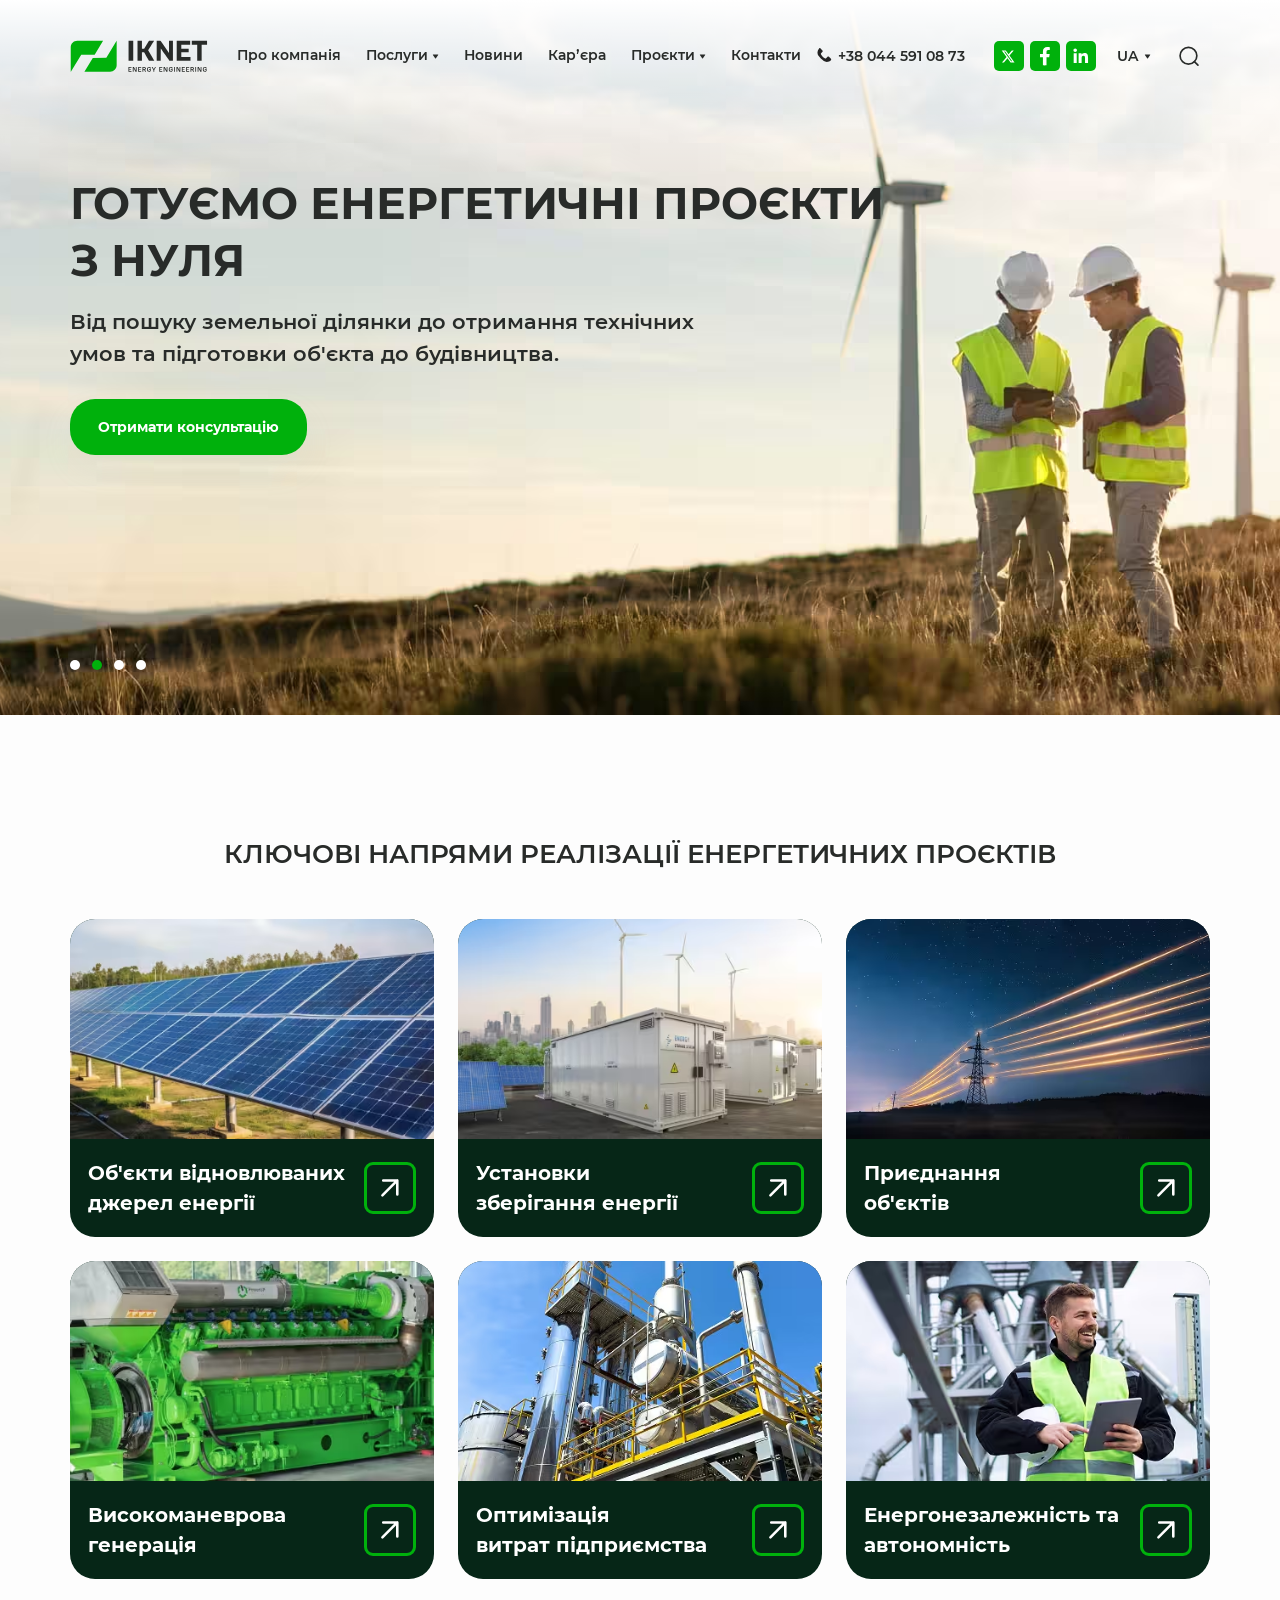
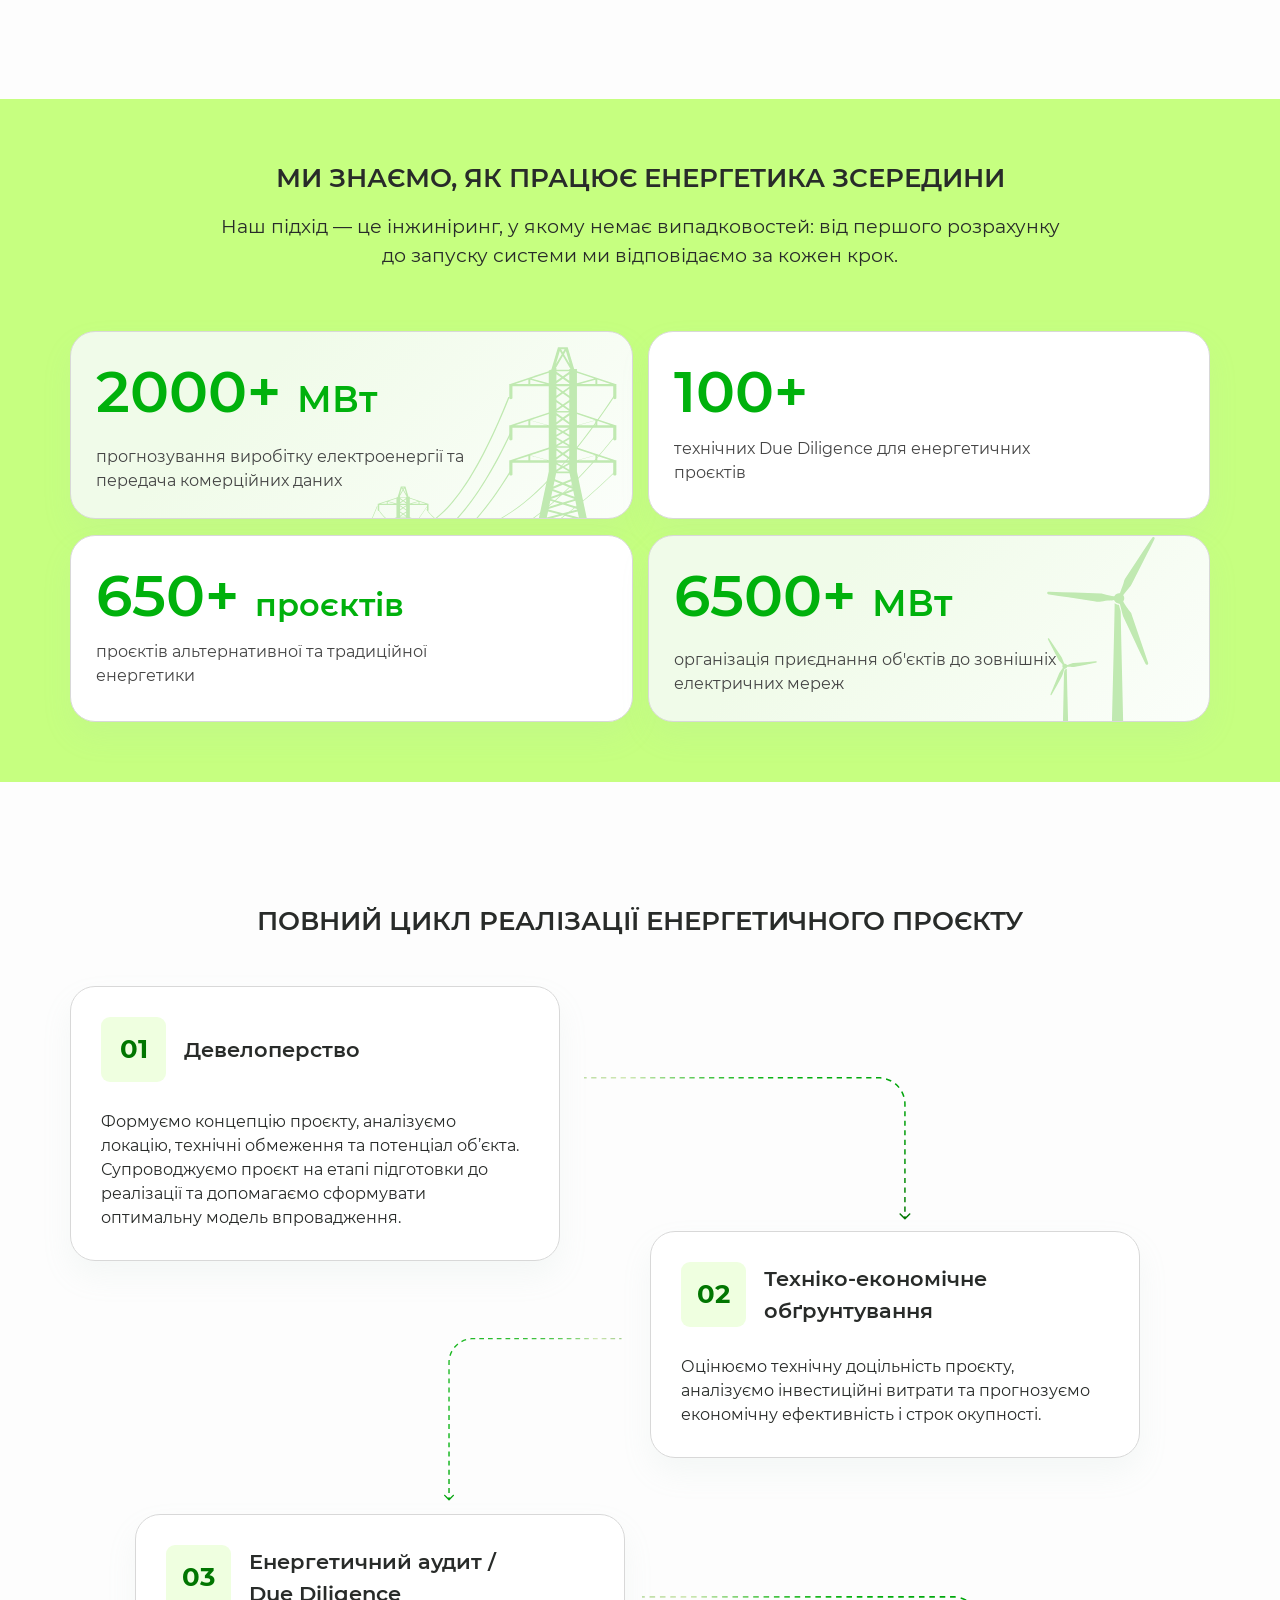
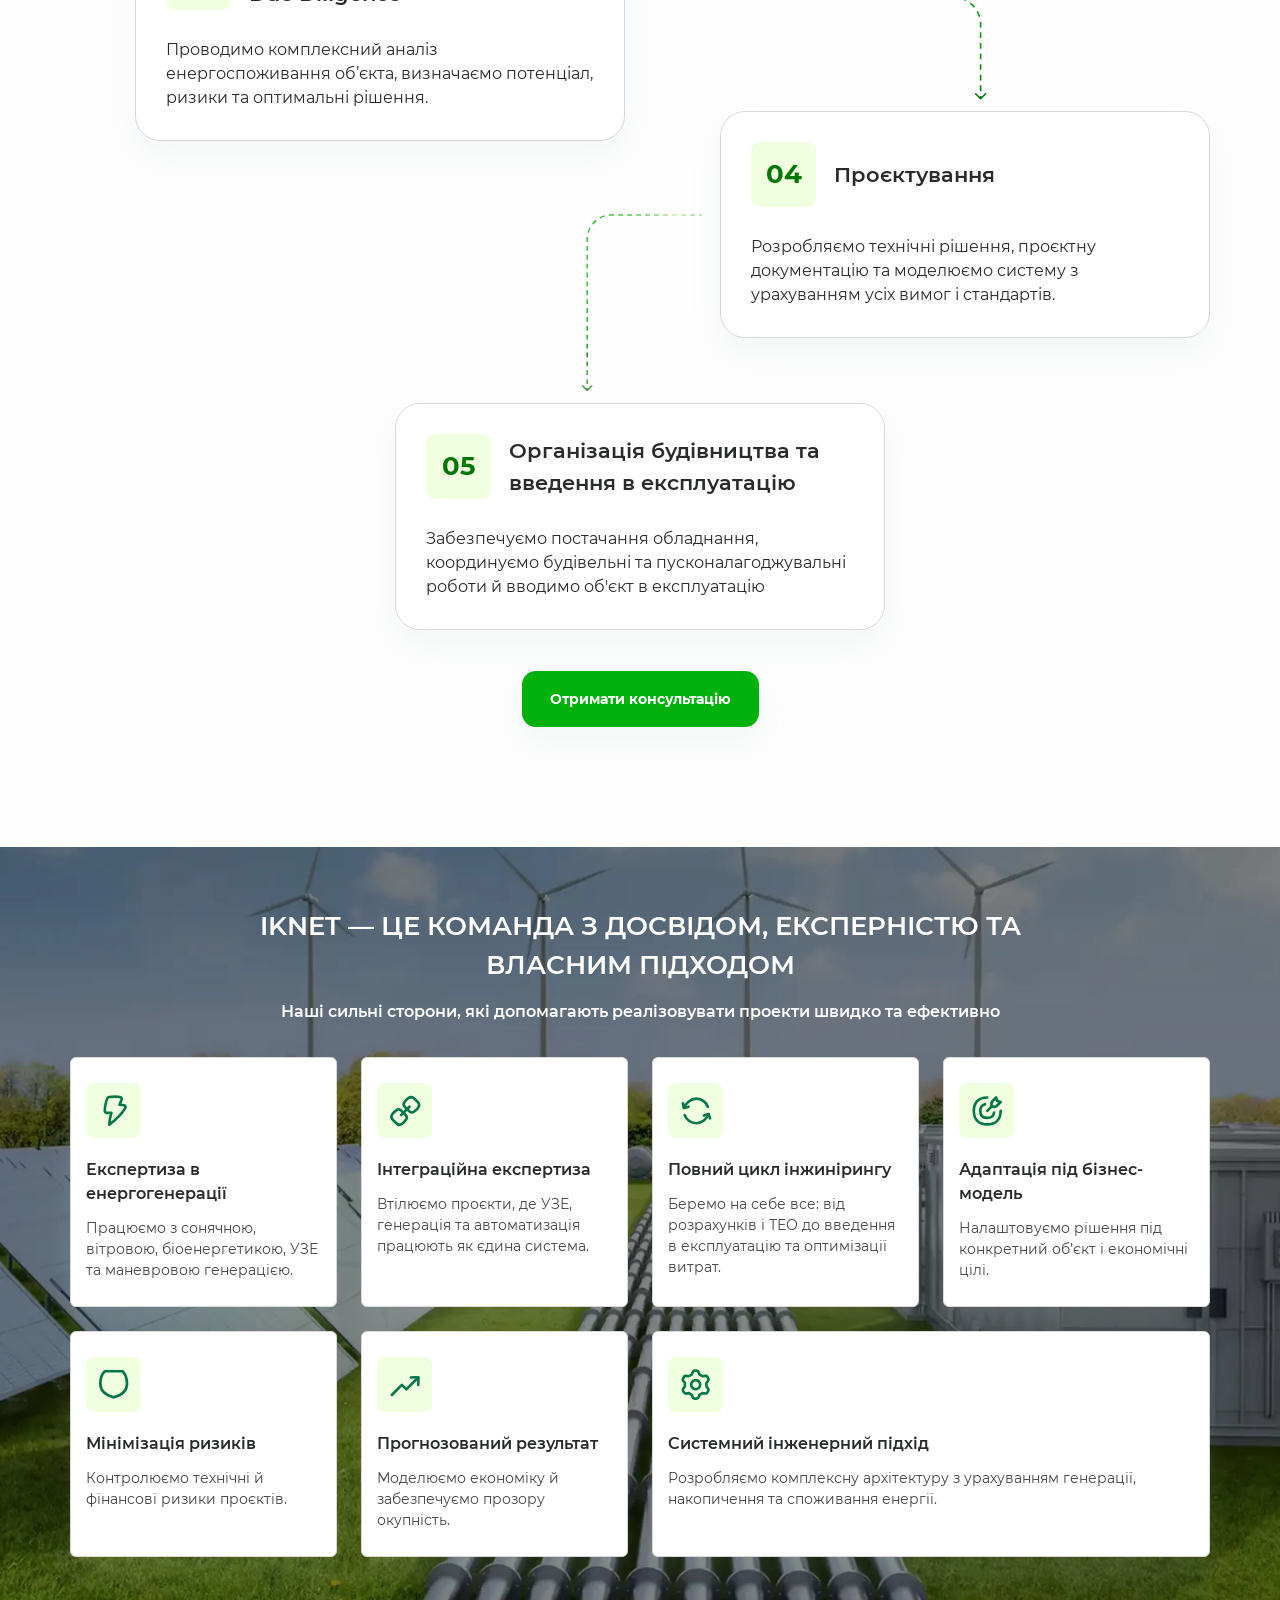
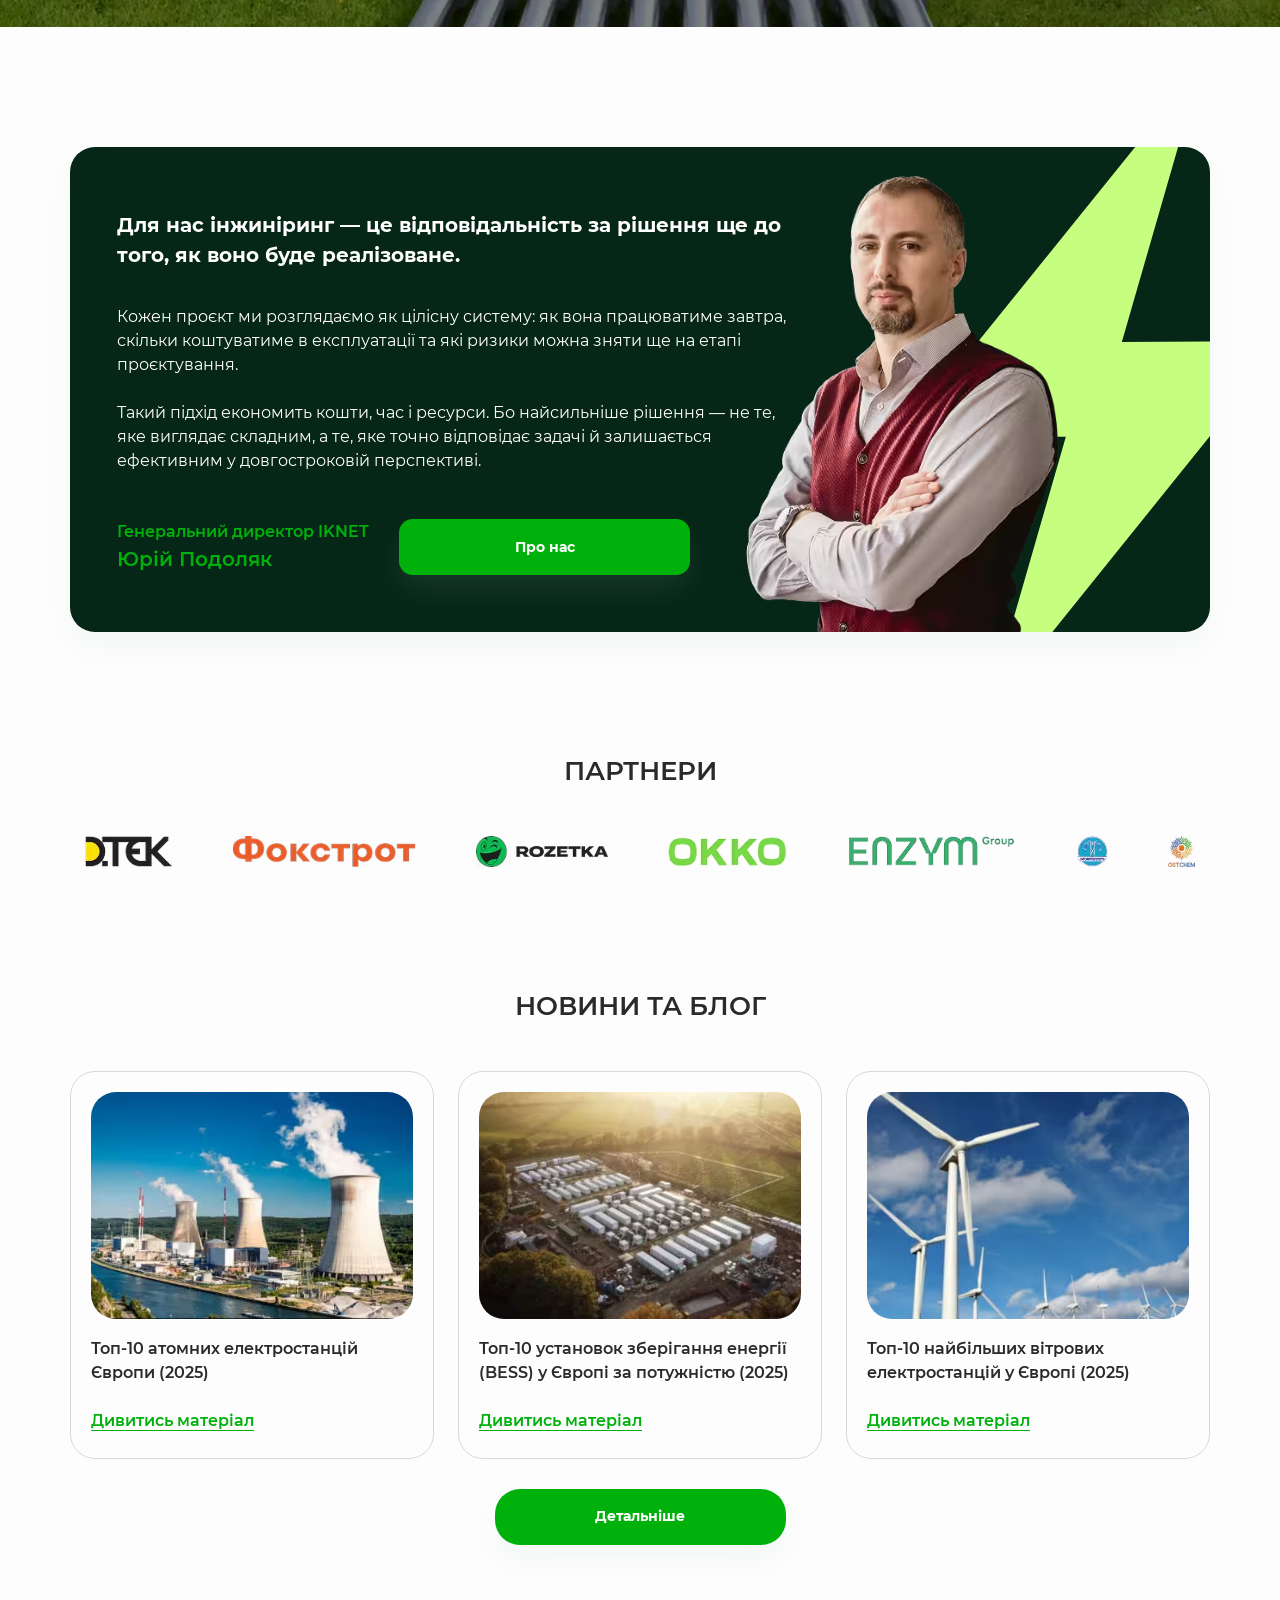
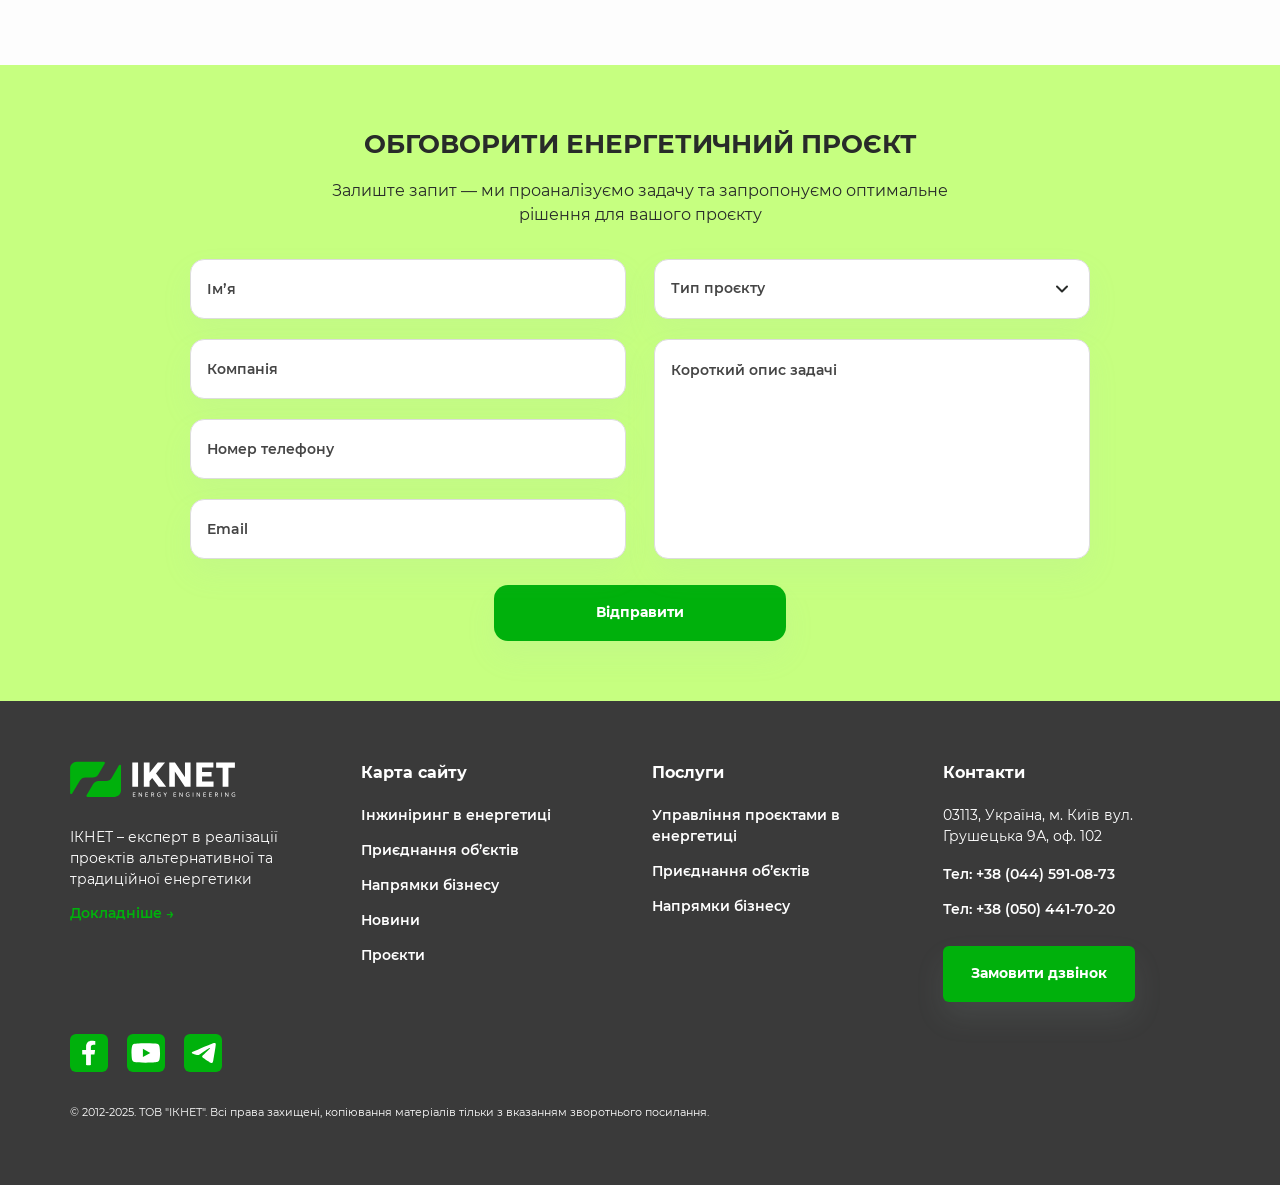
==== commit 8ce7fb4e: "Add files via upload" ====
--- a/index.html
+++ b/index.html
@@ -14,8 +14,8 @@
 	<link rel="shortcut icon" href="favicon.png" />
 	<link rel="stylesheet" href="libs/slick-1.5.9/slick/slick.min.css" />
 	<link rel="stylesheet" href="css/fonts.css" />
-	<link rel="stylesheet" href="css/main.css?ver=1.17" />
-	<link rel="stylesheet" href="css/media.css?ver=1.17" />
+	<link rel="stylesheet" href="css/main.css?ver=1.18" />
+	<link rel="stylesheet" href="css/media.css?ver=1.18" />
 </head>
 <body>
 
@@ -25,7 +25,7 @@
 			<div class="container">
 				<div class="header__wrapper fadeInDown wow" data-wow-iteration="1" data-wow-delay="0.3s" data-wow-duration="1.3s">
 					<a href="#" class="logo"> 
-						<img src="img/logo2.svg" alt="alt">
+						<img src="img/logo2.svg" alt="IKNET — інжинірингова компанія з досвідом понад 14 років у складних енергетичних проєктах.">
 					</a>
 					<nav class="menu">
 						<ul class="menu__list">
@@ -163,66 +163,46 @@
 							<div class="hero__descr fadeInUp wow" data-wow-iteration="1" data-wow-delay="0.4s" data-wow-duration="1.3s">Від техніко-економічного обґрунтування — до контрольованого введення обʼєкта в експлуатацію.</div>
 							<a href="#sect-consultation" class="btn-main link-scroll fadeInUp wow" data-wow-iteration="1" data-wow-delay="0.8s" data-wow-duration="1.3s">Отримати консультацію</a>
 						</div>
-						<div class="hero__image">
-							<picture>
-								<source srcset="img/slide_hero1.avif" type="image/avif">
-								<source srcset="img/slide_hero1.webp" type="image/webp">
-								<img src="img/slide_hero1.jpg" alt="IKNET — інжинірингова компанія з досвідом понад 14 років у складних енергетичних проєктах." width="709" height="375" loading="lazy" decoding="async">
-							</picture>
-						</div>
 					</div>
 				</div>
 				<div>
 					<div class="slider-hero__item">
 						<div class="container">
-							<h2 class="hero__title fadeInUp wow" data-wow-iteration="1" data-wow-delay="0.2s" data-wow-duration="1.3s">iknet — Експерт з реалізації енергетичних проєктів повного циклу</h2>
-							<div class="hero__descr fadeInUp wow" data-wow-iteration="1" data-wow-delay="0.4s" data-wow-duration="1.3s">Від техніко-економічного обґрунтування — до контрольованого введення обʼєкта в експлуатацію.</div>
+							<h2 class="hero__title fadeInUp wow" data-wow-iteration="1" data-wow-delay="0.2s" data-wow-duration="1.3s">Готуємо енергетичні проєкти з нуля</h2>
+							<div class="hero__descr fadeInUp wow" data-wow-iteration="1" data-wow-delay="0.4s" data-wow-duration="1.3s">Від пошуку земельної ділянки до отримання технічних умов та підготовки об'єкта до будівництва.</div>
 							<a href="#sect-consultation" class="btn-main link-scroll fadeInUp wow" data-wow-iteration="1" data-wow-delay="0.8s" data-wow-duration="1.3s">Отримати консультацію</a>
-						</div>
-						<div class="hero__image">
-							<picture>
-								<source srcset="img/slide_hero1.avif" type="image/avif">
-								<source srcset="img/slide_hero1.webp" type="image/webp">
-								<img src="img/slide_hero1.jpg" alt="IKNET — інжинірингова компанія з досвідом понад 14 років у складних енергетичних проєктах." width="709" height="375" loading="lazy" decoding="async">
-							</picture>
 						</div>
 					</div>
 				</div>
 				<div>
 					<div class="slider-hero__item">
 						<div class="container">
-							<h2 class="hero__title fadeInUp wow" data-wow-iteration="1" data-wow-delay="0.2s" data-wow-duration="1.3s">iknet — Експерт з реалізації енергетичних проєктів повного циклу</h2>
-							<div class="hero__descr fadeInUp wow" data-wow-iteration="1" data-wow-delay="0.4s" data-wow-duration="1.3s">Від техніко-економічного обґрунтування — до контрольованого введення обʼєкта в експлуатацію.</div>
+							<h2 class="hero__title fadeInUp wow" data-wow-iteration="1" data-wow-delay="0.2s" data-wow-duration="1.3s">Оцінюємо технічну та економічну доцільність інвестицій</h2>
+							<div class="hero__descr fadeInUp wow" data-wow-iteration="1" data-wow-delay="0.4s" data-wow-duration="1.3s">Розраховуємо економіку проєкту, аналізуємо ризики та допомагаємо приймати обґрунтовані інвестиційні рішення.</div>
 							<a href="#sect-consultation" class="btn-main link-scroll fadeInUp wow" data-wow-iteration="1" data-wow-delay="0.8s" data-wow-duration="1.3s">Отримати консультацію</a>
-						</div>
-						<div class="hero__image">
-							<picture>
-								<source srcset="img/slide_hero1.avif" type="image/avif">
-								<source srcset="img/slide_hero1.webp" type="image/webp">
-								<img src="img/slide_hero1.jpg" alt="IKNET — інжинірингова компанія з досвідом понад 14 років у складних енергетичних проєктах." width="709" height="375" loading="lazy" decoding="async">
-							</picture>
 						</div>
 					</div>
 				</div>
 				<div>
 					<div class="slider-hero__item">
 						<div class="container">
-							<h2 class="hero__title fadeInUp wow" data-wow-iteration="1" data-wow-delay="0.2s" data-wow-duration="1.3s">iknet — Експерт з реалізації енергетичних проєктів повного циклу</h2>
-							<div class="hero__descr fadeInUp wow" data-wow-iteration="1" data-wow-delay="0.4s" data-wow-duration="1.3s">Від техніко-економічного обґрунтування — до контрольованого введення обʼєкта в експлуатацію.</div>
+							<h2 class="hero__title fadeInUp wow" data-wow-iteration="1" data-wow-delay="0.2s" data-wow-duration="1.3s">Генерація, накопичення та споживання — як єдина система</h2>
+							<div class="hero__descr fadeInUp wow" data-wow-iteration="1" data-wow-delay="0.4s" data-wow-duration="1.3s">Створюємо комплексні енергетичні рішення для бізнесу та інвесторів.</div>
 							<a href="#sect-consultation" class="btn-main link-scroll fadeInUp wow" data-wow-iteration="1" data-wow-delay="0.8s" data-wow-duration="1.3s">Отримати консультацію</a>
 						</div>
-						<div class="hero__image">
-							<picture>
-								<source srcset="img/slide_hero1.avif" type="image/avif">
-								<source srcset="img/slide_hero1.webp" type="image/webp">
-								<img src="img/slide_hero1.jpg" alt="IKNET — інжинірингова компанія з досвідом понад 14 років у складних енергетичних проєктах." width="709" height="375" loading="lazy" decoding="async">
-							</picture>
-						</div>
+						
 					</div>
 				</div>
 			</div>
 			<div class="controls-hero">
 				<div class="container"></div>
+			</div>
+			<div class="hero__image">
+				<picture>
+					<source srcset="img/slide_hero1.avif" type="image/avif">
+					<source srcset="img/slide_hero1.webp" type="image/webp">
+					<img src="img/slide_hero1.jpg" alt="IKNET — інжинірингова компанія з досвідом понад 14 років у складних енергетичних проєктах." width="709" height="375" loading="lazy" decoding="async">
+				</picture>
 			</div>
 		</section>
 
@@ -269,9 +249,9 @@
 					<a href="#" class="item-direction fadeInUp wow" data-wow-iteration="1" data-wow-delay="0.7s" data-wow-duration="1.3s">
 						<span class="item-direction__image">
 							<picture>
-								<source srcset="img/direction3.avif" type="image/avif">
-								<source srcset="img/direction3.webp" type="image/webp">
-								<img src="img/direction3.jpg" alt="Приєднання об'єктів" width="464" height="259" loading="lazy" decoding="async">
+								<source srcset="img/direction3_new.avif" type="image/avif">
+								<source srcset="img/direction3_new.webp" type="image/webp">
+								<img src="img/direction3_new.jpg" alt="Приєднання об'єктів" width="464" height="259" loading="lazy" decoding="async">
 							</picture>
 						</span>
 						<span class="item-direction__content">
@@ -303,9 +283,9 @@
 					<a href="#" class="item-direction fadeInUp wow" data-wow-iteration="1" data-wow-delay="1.2s" data-wow-duration="1.3s">
 						<span class="item-direction__image">
 							<picture>
-								<source srcset="img/direction5.avif" type="image/avif">
-								<source srcset="img/direction5.webp" type="image/webp">
-								<img src="img/direction5.jpg" alt="Оптимізація  витрат підприємства" width="464" height="259" loading="lazy" decoding="async">
+								<source srcset="img/direction5_new.avif" type="image/avif">
+								<source srcset="img/direction5_new.webp" type="image/webp">
+								<img src="img/direction5_new.jpg" alt="Оптимізація  витрат підприємства" width="464" height="259" loading="lazy" decoding="async">
 							</picture>
 						</span>
 						<span class="item-direction__content">
@@ -320,9 +300,9 @@
 					<a href="#" class="item-direction fadeInUp wow" data-wow-iteration="1" data-wow-delay="1.5s" data-wow-duration="1.3s">
 						<span class="item-direction__image">
 							<picture>
-								<source srcset="img/direction6.avif" type="image/avif">
-								<source srcset="img/direction6.webp" type="image/webp">
-								<img src="img/direction6.jpg" alt="Об'єкти відновлюваних джерел енергії" width="464" height="259" loading="lazy" decoding="async">
+								<source srcset="img/direction6_new.avif" type="image/avif">
+								<source srcset="img/direction6_new.webp" type="image/webp">
+								<img src="img/direction6_new.jpg" alt="Об'єкти відновлюваних джерел енергії" width="464" height="259" loading="lazy" decoding="async">
 							</picture>
 						</span>
 						<span class="item-direction__content">
@@ -344,33 +324,27 @@
 					<h2 class="title-section">Ми знаємо, як працює енергетика зсередини</h2>
 					<div class="descr-section">Наш підхід — це інжиніринг, у якому немає випадковостей: від першого розрахунку до запуску системи ми відповідаємо за кожен крок.</div>
 				</div>
-				<div class="process__grid-top">
+				<div class="process__grid-bottom">
 					<div class="item-process item-process--main fadeInUp wow" data-wow-iteration="1" data-wow-delay="0.3s" data-wow-duration="1.3s">
-						<div class="item-process__value">6 000+ <span> МВт</span></div>
-						<p>реалізували приєднання об’єктів до зовнішніх електричних мереж</p>
+						<div class="item-process__value">2000+ <span> МВт</span></div>
+						<p>прогнозування виробітку електроенергії та передача комерційних даних</p>
 						<div class="item-process__image">
 							<img src="img/process1.svg"  width="491" height="253" loading="lazy" decoding="async" alt="реалізували приєднання об’єктів до зовнішніх електричних мереж">
 						</div>
 					</div>
-					<div class="process__grid-two">
-						<div class="item-process fadeInUp wow" data-wow-iteration="1" data-wow-delay="0.5s" data-wow-duration="1.3s">
-							<div class="item-process__value">80+</div>
-							<p>технічних due diligence для енергетичних проєктів</p>
-						</div>
-						<div class="item-process fadeInUp wow" data-wow-iteration="1" data-wow-delay="0.7s" data-wow-duration="1.3s">
-							<div class="item-process__value">20+ <span>  МВт</span></div>
-							<p>спільно з групою ОККО реалізували першу промислову УЗЕ в Україні</p>
-						</div>
+					<div class="item-process fadeInUp wow" data-wow-iteration="1" data-wow-delay="0.5s" data-wow-duration="1.3s">
+						<div class="item-process__value">100+</div>
+						<p>технічних Due Diligence для енергетичних проєктів</p>
 					</div>
 				</div>
 				<div class="process__grid-bottom">
 					<div class="item-process fadeInUp wow" data-wow-iteration="1" data-wow-delay="0.9s" data-wow-duration="1.3s">
-						<div class="item-process__value">640+ <small>  проєктів</small></div>
-						<p>у традиційній та відновлюваній енергетиці</p>
+						<div class="item-process__value">650+ <small>  проєктів</small></div>
+						<p>проєктів альтернативної та традиційної енергетики</p>
 					</div>
 					<div class="item-process item-process--main fadeInUp wow" data-wow-iteration="1" data-wow-delay="1.2s" data-wow-duration="1.3s">
-						<div class="item-process__value">1 000+ <span> МВт</span></div>
-						<p>прогнозуємо виробіток електроенергії для об’єктів такої потужності</p>
+						<div class="item-process__value">6500+ <span> МВт</span></div>
+						<p>організація приєднання об'єктів до зовнішніх електричних мереж</p>
 						<div class="item-process__image">
 							<img src="img/process2.svg" width="217" height="184" loading="lazy" decoding="async" alt="прогнозуємо виробіток електроенергії для об’єктів такої потужності">
 						</div>
@@ -559,6 +533,190 @@
 							<div class="advantages__title">Системний інженерний підхід</div>
 							<p>Розробляємо комплексну архітектуру з урахуванням генерації, накопичення та споживання енергії.</p>
 						</div>
+					</div>
+				</div>
+			</div>
+		</section>
+
+		<section class="about">
+			<div class="container">
+				<div class="about__main fadeInUp wow" data-wow-iteration="1" data-wow-delay="0.3s" data-wow-duration="1.5s">
+					<div class="about__content">
+						<h2 class="about__title">Для нас інжиніринг — це відповідальність за рішення ще до того, як воно буде реалізоване.</h2>
+						<p>Кожен проєкт ми розглядаємо як цілісну систему: як вона працюватиме завтра, скільки коштуватиме в експлуатації та які ризики можна зняти ще на етапі проєктування. <br><br>Такий підхід економить кошти, час і ресурси. Бо найсильніше рішення — не те, яке виглядає складним, а те, яке точно відповідає задачі й залишається ефективним у довгостроковій перспективі.</p>
+						<div class="about__bottom">
+							<div class="about__info">
+								<div class="about__descr">Генеральний директор IKNET</div>
+								<div class="about__name">Юрій Подоляк</div>
+							</div>
+							<a href="#" class="btn-main">Про нас</a>
+						</div>
+					</div>
+					<div class="about__image">
+						<picture>
+							<source srcset="img/img_about.avif" type="image/avif">
+							<source srcset="img/img_about.webp" type="image/webp">
+							<img src="img/img_about.png" alt="Для нас інжиніринг — це відповідальність за рішення ще до того, як воно буде реалізоване." width="697" height="563" loading="lazy" decoding="async">
+						</picture>
+					</div>
+				</div>
+			</div>
+		</section>
+
+		<section class="partners">
+			<div class="container">
+				<div class="head-section fadeInUp wow" data-wow-iteration="1" data-wow-delay="0.3s" data-wow-duration="1.3s">
+					<h2 class="title-section">партнери</h2>
+				</div>
+				<div class="partners__items fadeInUp wow" data-wow-iteration="1" data-wow-delay="0.3s" data-wow-duration="1.3s">
+					<div class="partners__items-unit">
+						<picture>
+							<source srcset="img/partner1.avif" type="image/avif">
+							<source srcset="img/partner1.webp" type="image/webp">
+							<img src="img/partner1.png" alt="Для нас інжиніринг — це відповідальність за рішення ще до того, як воно буде реалізоване." loading="lazy" decoding="async">
+						</picture>
+					</div>
+					<div class="partners__items-unit">
+						<picture>
+							<source srcset="img/partner2.avif" type="image/avif">
+							<source srcset="img/partner2.webp" type="image/webp">
+							<img src="img/partner2.png" alt="Для нас інжиніринг — це відповідальність за рішення ще до того, як воно буде реалізоване." loading="lazy" decoding="async">
+						</picture>
+					</div>
+					<div class="partners__items-unit">
+						<picture>
+							<source srcset="img/partner3.avif" type="image/avif">
+							<source srcset="img/partner3.webp" type="image/webp">
+							<img src="img/partner3.png" alt="Для нас інжиніринг — це відповідальність за рішення ще до того, як воно буде реалізоване." loading="lazy" decoding="async">
+						</picture>
+					</div>
+					<div class="partners__items-unit">
+						<picture>
+							<source srcset="img/partner4.avif" type="image/avif">
+							<source srcset="img/partner4.webp" type="image/webp">
+							<img src="img/partner4.png" alt="Для нас інжиніринг — це відповідальність за рішення ще до того, як воно буде реалізоване." loading="lazy" decoding="async">
+						</picture>
+					</div>
+					<div class="partners__items-unit">
+						<picture>
+							<source srcset="img/partner5.avif" type="image/avif">
+							<source srcset="img/partner5.webp" type="image/webp">
+							<img src="img/partner5.png" alt="Для нас інжиніринг — це відповідальність за рішення ще до того, як воно буде реалізоване." loading="lazy" decoding="async">
+						</picture>
+					</div>
+					<div class="partners__items-unit">
+						<picture>
+							<source srcset="img/partner6.avif" type="image/avif">
+							<source srcset="img/partner6.webp" type="image/webp">
+							<img src="img/partner6.png" alt="Для нас інжиніринг — це відповідальність за рішення ще до того, як воно буде реалізоване." loading="lazy" decoding="async">
+						</picture>
+					</div>
+					<div class="partners__items-unit">
+						<picture>
+							<source srcset="img/partner7.avif" type="image/avif">
+							<source srcset="img/partner7.webp" type="image/webp">
+							<img src="img/partner7.png" alt="Для нас інжиніринг — це відповідальність за рішення ще до того, як воно буде реалізоване." loading="lazy" decoding="async">
+						</picture>
+					</div>
+				</div>
+				<div class="slider-marquee show-mob fadeInUp wow" data-wow-iteration="1" data-wow-delay="0.3s" data-wow-duration="1.3s">
+					<div class="partners__items-unit">
+						<picture>
+							<source srcset="img/partner1.avif" type="image/avif">
+							<source srcset="img/partner1.webp" type="image/webp">
+							<img src="img/partner1.png" alt="Для нас інжиніринг — це відповідальність за рішення ще до того, як воно буде реалізоване." loading="lazy" decoding="async">
+						</picture>
+					</div>
+					<div class="partners__items-unit">
+						<picture>
+							<source srcset="img/partner2.avif" type="image/avif">
+							<source srcset="img/partner2.webp" type="image/webp">
+							<img src="img/partner2.png" alt="Для нас інжиніринг — це відповідальність за рішення ще до того, як воно буде реалізоване." loading="lazy" decoding="async">
+						</picture>
+					</div>
+					<div class="partners__items-unit">
+						<picture>
+							<source srcset="img/partner3.avif" type="image/avif">
+							<source srcset="img/partner3.webp" type="image/webp">
+							<img src="img/partner3.png" alt="Для нас інжиніринг — це відповідальність за рішення ще до того, як воно буде реалізоване." loading="lazy" decoding="async">
+						</picture>
+					</div>
+					<div class="partners__items-unit">
+						<picture>
+							<source srcset="img/partner4.avif" type="image/avif">
+							<source srcset="img/partner4.webp" type="image/webp">
+							<img src="img/partner4.png" alt="Для нас інжиніринг — це відповідальність за рішення ще до того, як воно буде реалізоване." loading="lazy" decoding="async">
+						</picture>
+					</div>
+					<div class="partners__items-unit">
+						<picture>
+							<source srcset="img/partner5.avif" type="image/avif">
+							<source srcset="img/partner5.webp" type="image/webp">
+							<img src="img/partner5.png" alt="Для нас інжиніринг — це відповідальність за рішення ще до того, як воно буде реалізоване." loading="lazy" decoding="async">
+						</picture>
+					</div>
+					<div class="partners__items-unit">
+						<picture>
+							<source srcset="img/partner6.avif" type="image/avif">
+							<source srcset="img/partner6.webp" type="image/webp">
+							<img src="img/partner6.png" alt="Для нас інжиніринг — це відповідальність за рішення ще до того, як воно буде реалізоване." loading="lazy" decoding="async">
+						</picture>
+					</div>
+					<div class="partners__items-unit">
+						<picture>
+							<source srcset="img/partner7.avif" type="image/avif">
+							<source srcset="img/partner7.webp" type="image/webp">
+							<img src="img/partner7.png" alt="Для нас інжиніринг — це відповідальність за рішення ще до того, як воно буде реалізоване." loading="lazy" decoding="async">
+						</picture>
+					</div>
+					<div class="partners__items-unit">
+						<picture>
+							<source srcset="img/partner1.avif" type="image/avif">
+							<source srcset="img/partner1.webp" type="image/webp">
+							<img src="img/partner1.png" alt="Для нас інжиніринг — це відповідальність за рішення ще до того, як воно буде реалізоване." loading="lazy" decoding="async">
+						</picture>
+					</div>
+					<div class="partners__items-unit">
+						<picture>
+							<source srcset="img/partner2.avif" type="image/avif">
+							<source srcset="img/partner2.webp" type="image/webp">
+							<img src="img/partner2.png" alt="Для нас інжиніринг — це відповідальність за рішення ще до того, як воно буде реалізоване." loading="lazy" decoding="async">
+						</picture>
+					</div>
+					<div class="partners__items-unit">
+						<picture>
+							<source srcset="img/partner3.avif" type="image/avif">
+							<source srcset="img/partner3.webp" type="image/webp">
+							<img src="img/partner3.png" alt="Для нас інжиніринг — це відповідальність за рішення ще до того, як воно буде реалізоване." loading="lazy" decoding="async">
+						</picture>
+					</div>
+					<div class="partners__items-unit">
+						<picture>
+							<source srcset="img/partner4.avif" type="image/avif">
+							<source srcset="img/partner4.webp" type="image/webp">
+							<img src="img/partner4.png" alt="Для нас інжиніринг — це відповідальність за рішення ще до того, як воно буде реалізоване." loading="lazy" decoding="async">
+						</picture>
+					</div>
+					<div class="partners__items-unit">
+						<picture>
+							<source srcset="img/partner5.avif" type="image/avif">
+							<source srcset="img/partner5.webp" type="image/webp">
+							<img src="img/partner5.png" alt="Для нас інжиніринг — це відповідальність за рішення ще до того, як воно буде реалізоване." loading="lazy" decoding="async">
+						</picture>
+					</div>
+					<div class="partners__items-unit">
+						<picture>
+							<source srcset="img/partner6.avif" type="image/avif">
+							<source srcset="img/partner6.webp" type="image/webp">
+							<img src="img/partner6.png" alt="Для нас інжиніринг — це відповідальність за рішення ще до того, як воно буде реалізоване." loading="lazy" decoding="async">
+						</picture>
+					</div>
+					<div class="partners__items-unit">
+						<picture>
+							<source srcset="img/partner7.avif" type="image/avif">
+							<source srcset="img/partner7.webp" type="image/webp">
+							<img src="img/partner7.png" alt="Для нас інжиніринг — це відповідальність за рішення ще до того, як воно буде реалізоване." loading="lazy" decoding="async">
+						</picture>
 					</div>
 				</div>
 			</div>
@@ -665,31 +823,6 @@
 				</div>
 				<div class="blog__bottom fadeInUp wow" data-wow-iteration="1" data-wow-delay="0.3s" data-wow-duration="1.5s">
 					<a href="#" class="btn-main">Детальніше</a>
-				</div>
-			</div>
-		</section>
-
-		<section class="about">
-			<div class="container">
-				<div class="about__main fadeInUp wow" data-wow-iteration="1" data-wow-delay="0.3s" data-wow-duration="1.5s">
-					<div class="about__content">
-						<h2 class="about__title">Для нас інжиніринг — це відповідальність за рішення ще до того, як воно буде реалізоване.</h2>
-						<p>Кожен проєкт ми розглядаємо як цілісну систему: як вона працюватиме завтра, скільки коштуватиме в експлуатації та які ризики можна зняти ще на етапі проєктування. <br><br>Такий підхід економить кошти, час і ресурси. Бо найсильніше рішення — не те, яке виглядає складним, а те, яке точно відповідає задачі й залишається ефективним у довгостроковій перспективі.</p>
-						<div class="about__bottom">
-							<div class="about__info">
-								<div class="about__descr">Генеральний директор IKNET</div>
-								<div class="about__name">Юрій Подоляк</div>
-							</div>
-							<a href="#" class="btn-main">Про нас</a>
-						</div>
-					</div>
-					<div class="about__image">
-						<picture>
-							<source srcset="img/img_about.avif" type="image/avif">
-							<source srcset="img/img_about.webp" type="image/webp">
-							<img src="img/img_about.png" alt="Для нас інжиніринг — це відповідальність за рішення ще до того, як воно буде реалізоване." width="697" height="563" loading="lazy" decoding="async">
-						</picture>
-					</div>
 				</div>
 			</div>
 		</section>
@@ -1199,6 +1332,6 @@
 	<script src="libs/animate/wow.min.js" defer></script>
 	<script src="libs/mask/jquery.maskedinput.min.js" defer></script>
 	<script src="libs/jquery-spincrement/jquery.spincrement.min.js" defer></script>
-	<script src="js/common.js?ver=1.17" defer></script>
+	<script src="js/common.js?ver=1.18" defer></script>
 </body>
 </html>
--- a/css/main.css
+++ b/css/main.css
@@ -2195,6 +2195,7 @@
 
 /*redesign*/
 .hero {
+	z-index: 1;
 	position: relative;
 }
 .slider-hero__item {
@@ -2357,9 +2358,7 @@
 	margin-top: 16px;
 }
 .item-process {
-	padding: 38px;
-	padding-top: 60px;
-	min-height: 300px;
+	padding: 30px 38px;
 	font-size: 18px;
 	line-height: 150%;
 	border-radius: 25px;
@@ -2372,7 +2371,7 @@
 }
 .item-process__value {
 	font-size: 64px;
-	margin-bottom: 33px;
+	margin-bottom: 15px;
 	line-height: 120%;
 	font-weight: 600;
 	color: #00B10C;
@@ -2563,7 +2562,7 @@
 	width: 291px;
 }
 .about {
-	padding-bottom: 150px;
+	padding: 150px 0;
 }
 .about__main {
 	padding: 95px 62px;
@@ -2668,4 +2667,33 @@
 .socials-main.socials-main--page img {
 	width: auto;
 	opacity: 1 !important;
+}
+.partners__items {
+	gap: 30px;
+	display: flex;
+	align-items: center;
+	justify-content: space-between;
+}
+.partners__items-unit img {
+	max-width: 100%;
+	height: auto;
+}
+.partners {
+	padding-bottom: 0;
+}
+.slider-marquee:not(.slick-initialized)>*:not(:first-child) {
+	display: none;
+}
+.slider-marquee .slick-track {
+	display: flex !important;
+	align-items: center;
+}
+.slider-marquee .slick-slide {
+	height: inherit !important;
+}
+.slider-marquee .slick-slide {
+	padding: 0 12px;
+}
+.slider-marquee .slick-list {
+	margin: 0 -12px;
 }
--- a/css/media.css
+++ b/css/media.css
@@ -582,7 +582,7 @@
     .hero__title {
         font-size: 44px;
         margin-bottom: 17px;
-        max-width: 878px;
+        max-width: 838px;
     }
     .hero__descr {
         font-size: 21px;
@@ -613,13 +613,11 @@
     }
     .item-process {
         padding: 25px;
-        padding-top: 39px;
-        min-height: 270px;
         font-size: 16px;
     }
     .item-process__value {
         font-size: 58px;
-        margin-bottom: 20px;
+        margin-bottom: 10px;
     }
     .item-process__value span {
         font-size: 36px;
@@ -659,7 +657,13 @@
         gap: 12px;
     }
     .about {
-        padding-bottom: 120px;
+        padding: 120px 0;
+    }
+    .partners {
+        padding-bottom: 0;
+    }
+    .partners__items-unit {
+        padding: 0 15px;
     }
 }
 
@@ -867,9 +871,6 @@
     .partners__line {
         gap: 55px;
     }
-    .partners {
-        padding-bottom: 100px;
-    }
 
     .chief {
         padding-bottom: 100px;
@@ -1014,7 +1015,7 @@
     .hero__title {
         font-size: 37px;
         margin-bottom: 15px;
-        max-width: 720px;
+        max-width: 704px;
     }
     .hero__descr {
         font-size: 18px;
@@ -1054,7 +1055,7 @@
     }
     .item-process__value {
         font-size: 48px;
-        margin-bottom: 15px;
+        margin-bottom: 5px;
     }
     .item-process__value span {
         font-size: 29px;
@@ -1131,7 +1132,7 @@
         right: 0;
     }
     .about {
-        padding-bottom: 100px;
+        padding: 100px 0;
     }
     .consultation__wrap {
         gap: 20px;
@@ -2078,10 +2079,14 @@
         max-width: 100%;
     }
     .slider-hero__item {
-        padding-top: 69px;
+        padding-top: 85px;
         min-height: 560px;
+        
+        position: relative;
+    }
+    .hero {
         background-color: #fbfaf9;
-        position: relative;
+        overflow: hidden;
     }
     .hero__image img {
         object-position: 85% 50%;
@@ -2260,6 +2265,13 @@
     .consultation {
         padding-bottom: 54px;
     }
+    .slider-marquee .slick-list {
+        overflow: visible;
+    }
+    .partners {
+        padding-bottom: 0;
+        padding-top: 60px;
+    }
 }
 
 /* Small Devices, Tablets */
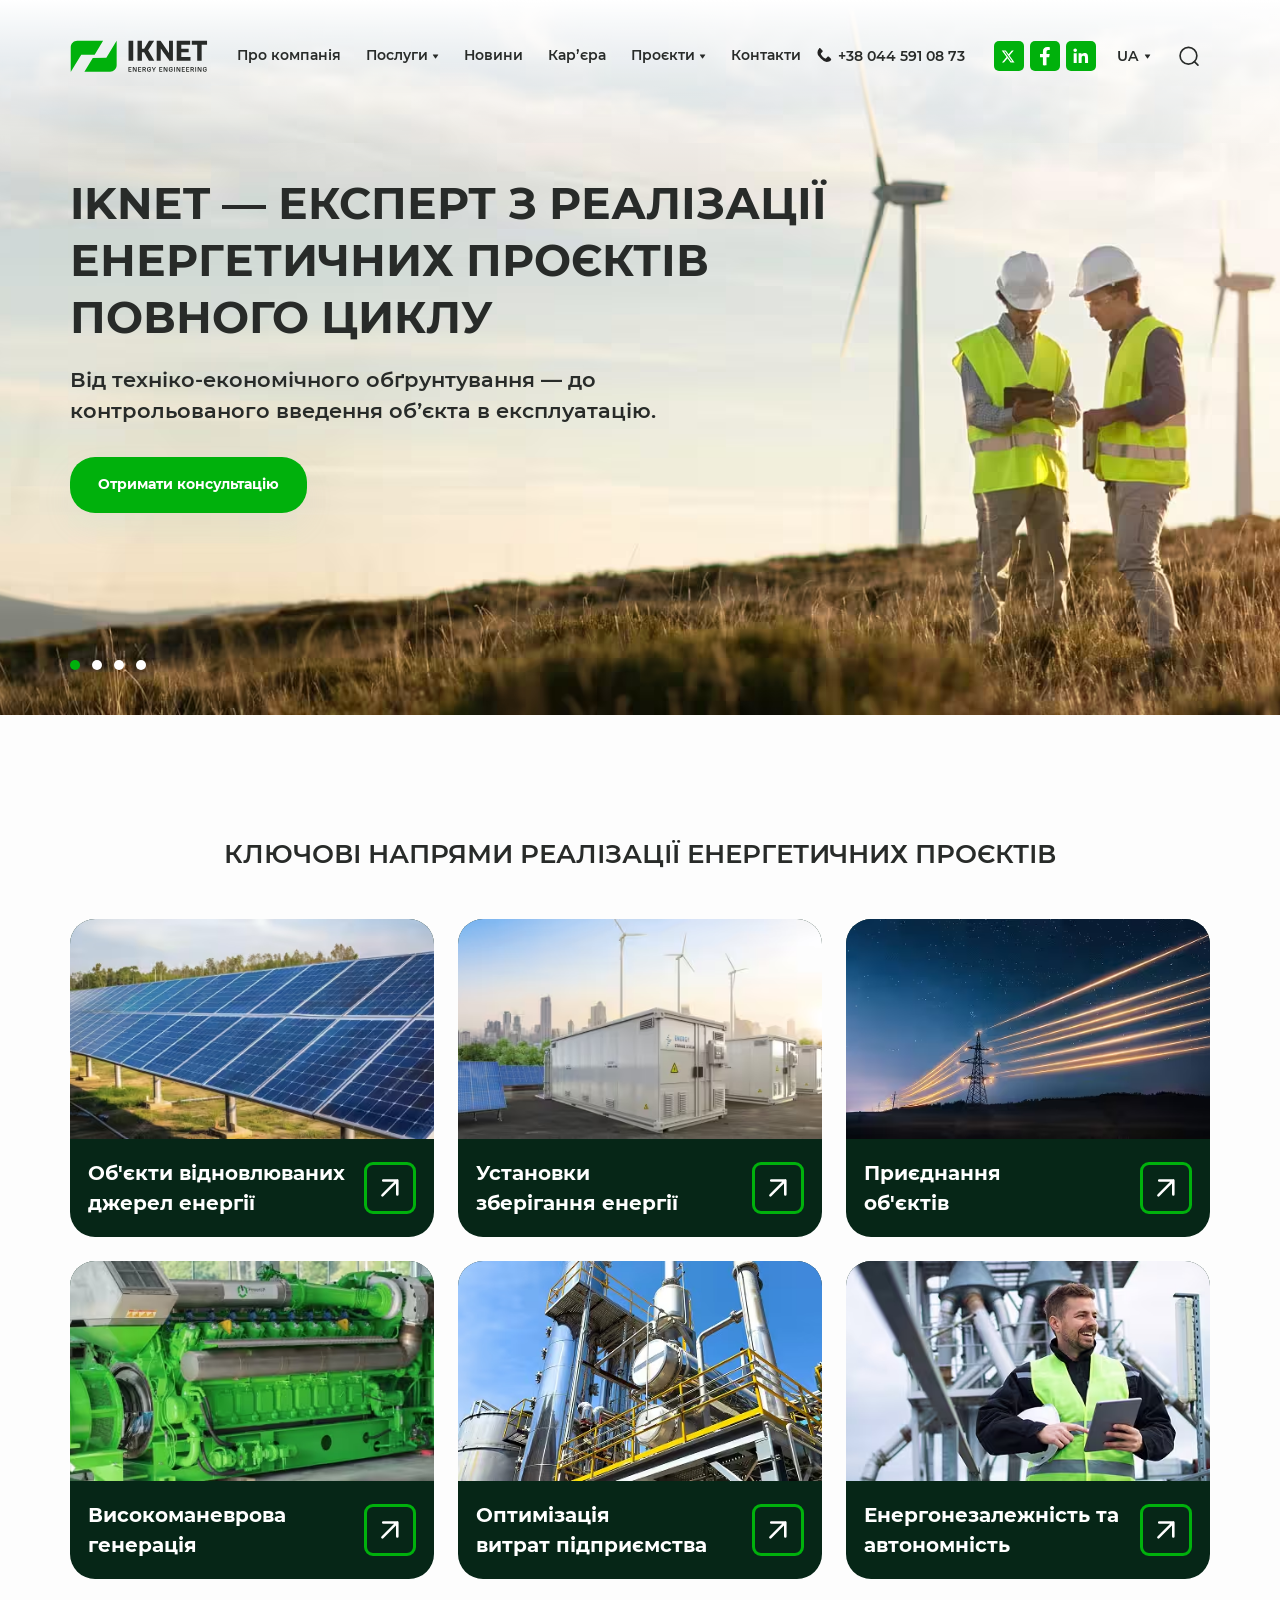
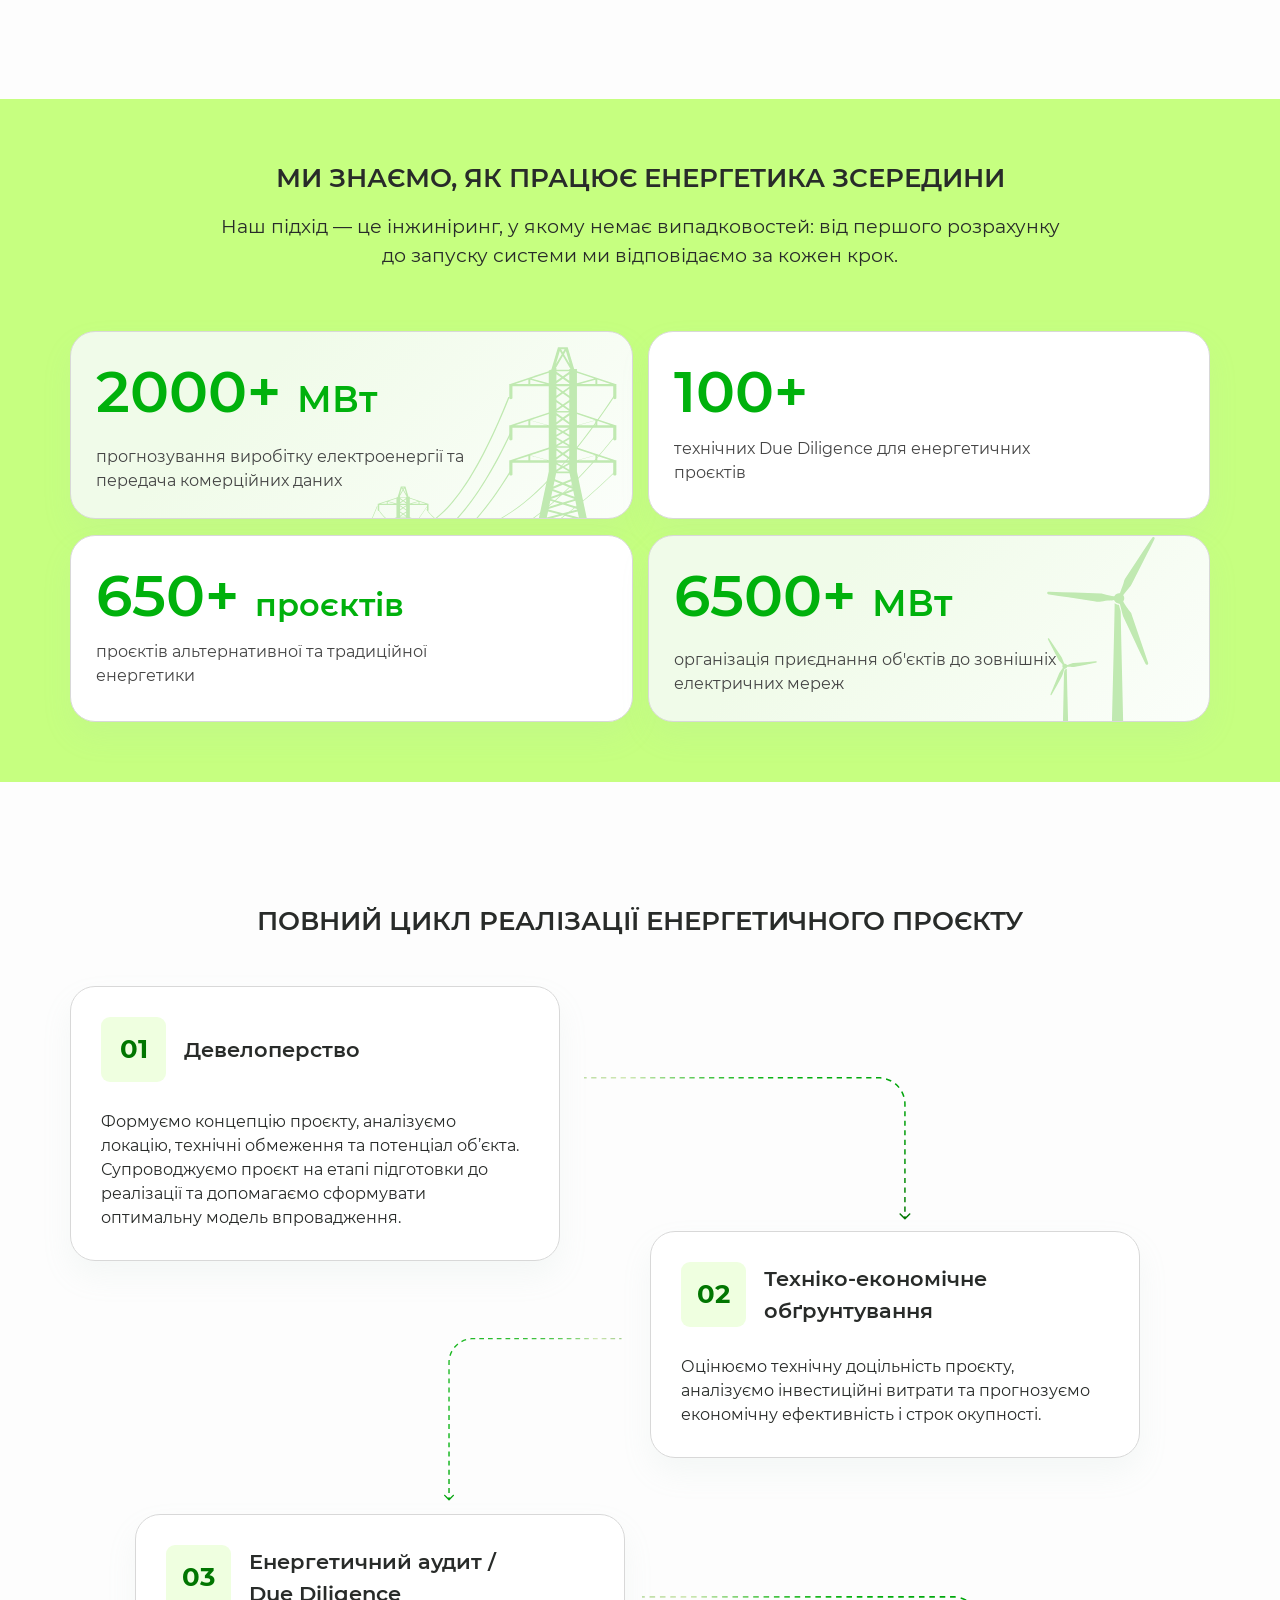
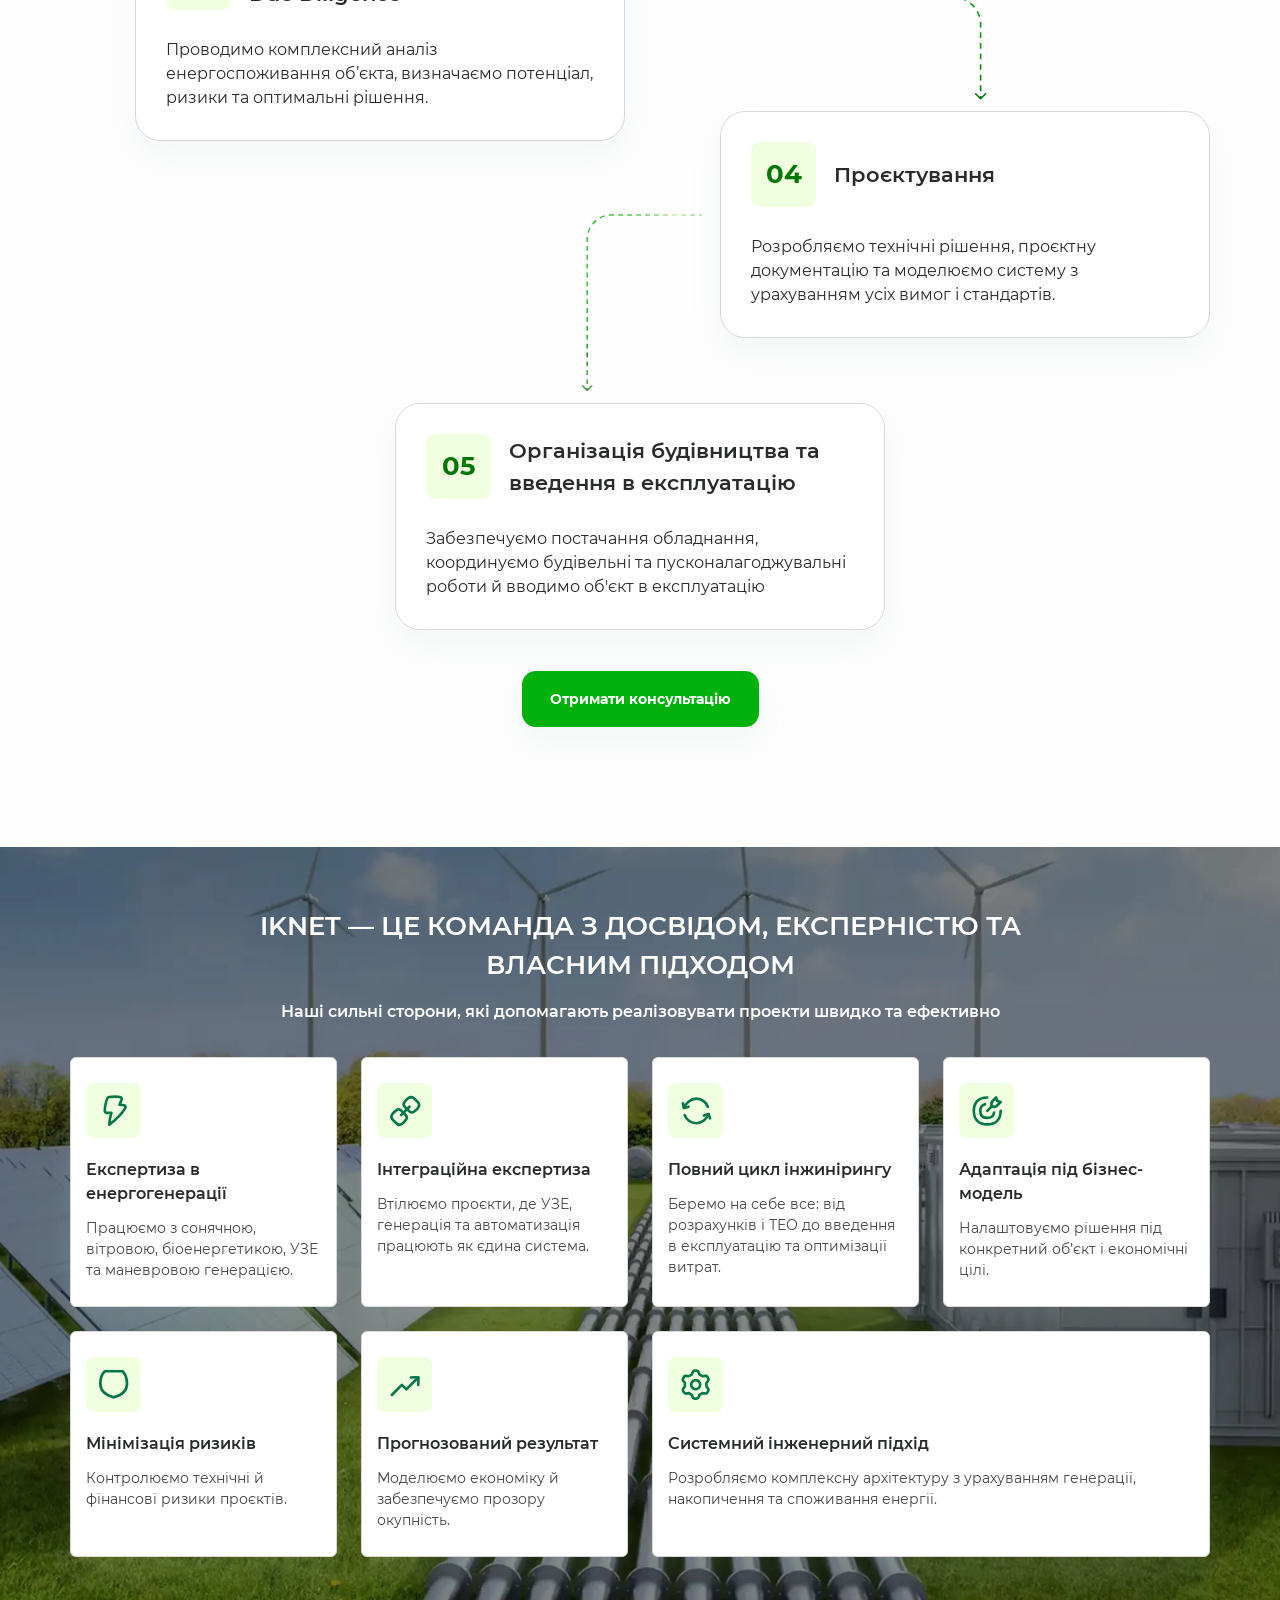
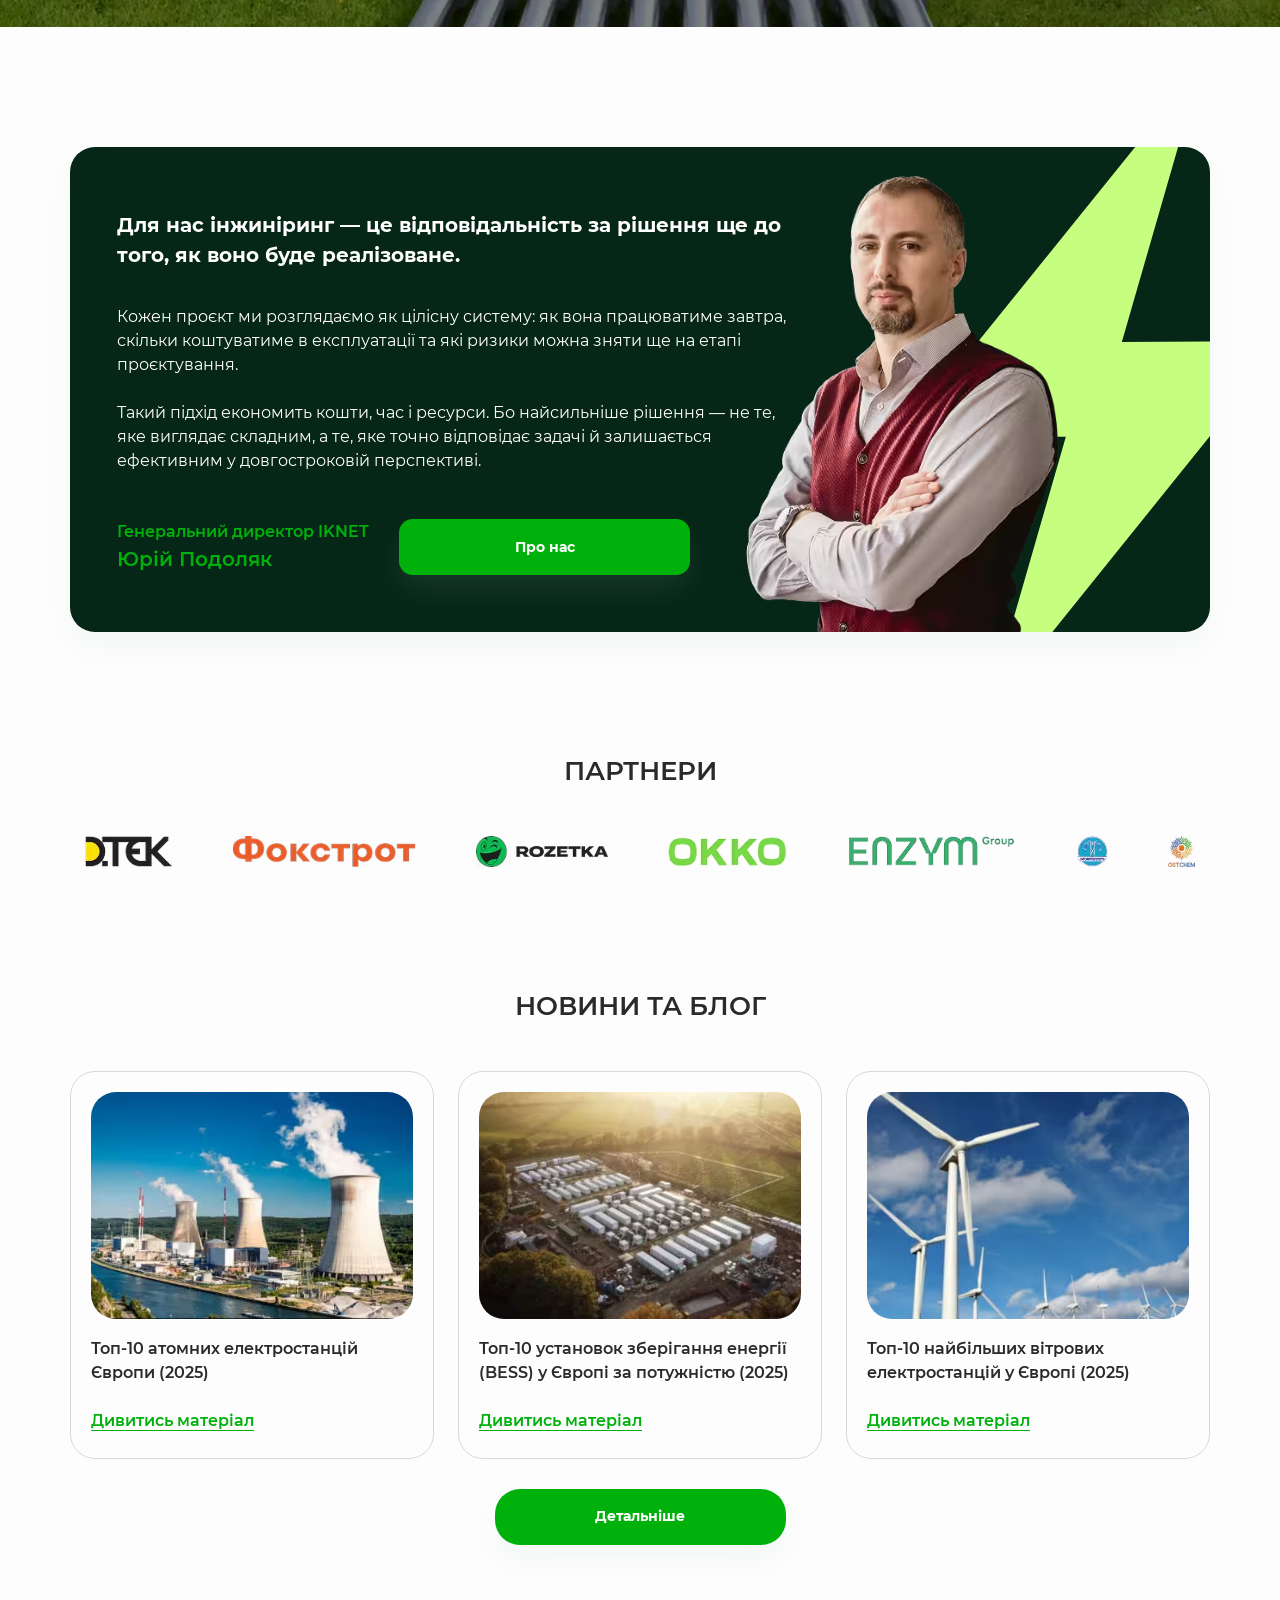
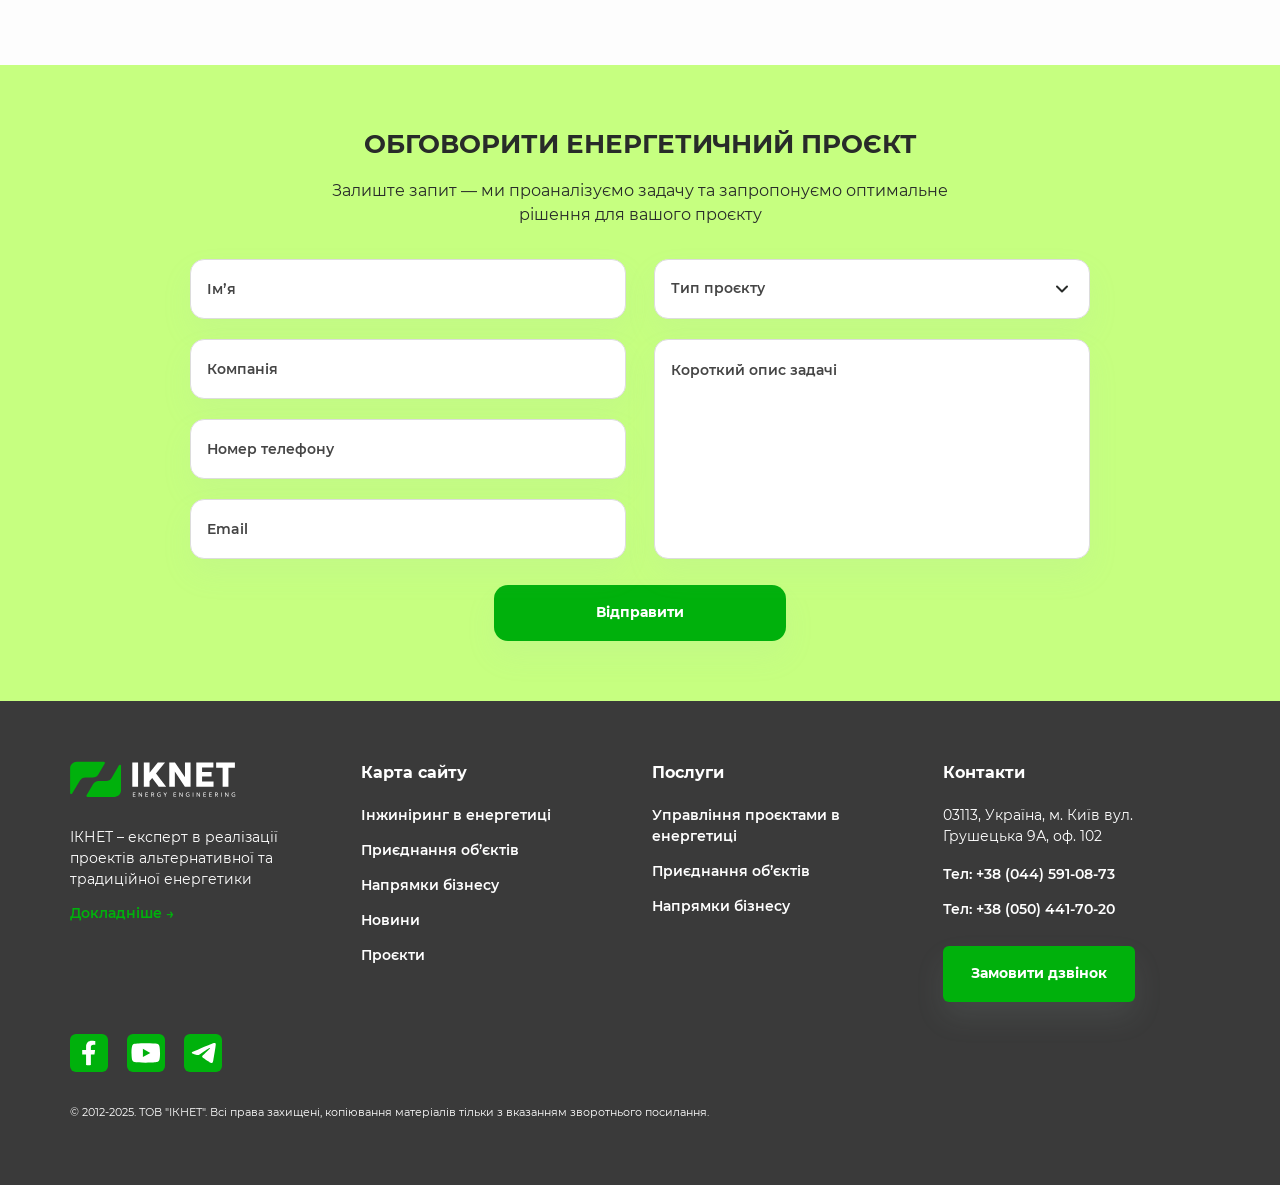
==== commit cd113c2b: "Add files via upload" ====
--- a/index.html
+++ b/index.html
@@ -619,106 +619,6 @@
 						</picture>
 					</div>
 				</div>
-				<div class="slider-marquee show-mob fadeInUp wow" data-wow-iteration="1" data-wow-delay="0.3s" data-wow-duration="1.3s">
-					<div class="partners__items-unit">
-						<picture>
-							<source srcset="img/partner1.avif" type="image/avif">
-							<source srcset="img/partner1.webp" type="image/webp">
-							<img src="img/partner1.png" alt="Для нас інжиніринг — це відповідальність за рішення ще до того, як воно буде реалізоване." loading="lazy" decoding="async">
-						</picture>
-					</div>
-					<div class="partners__items-unit">
-						<picture>
-							<source srcset="img/partner2.avif" type="image/avif">
-							<source srcset="img/partner2.webp" type="image/webp">
-							<img src="img/partner2.png" alt="Для нас інжиніринг — це відповідальність за рішення ще до того, як воно буде реалізоване." loading="lazy" decoding="async">
-						</picture>
-					</div>
-					<div class="partners__items-unit">
-						<picture>
-							<source srcset="img/partner3.avif" type="image/avif">
-							<source srcset="img/partner3.webp" type="image/webp">
-							<img src="img/partner3.png" alt="Для нас інжиніринг — це відповідальність за рішення ще до того, як воно буде реалізоване." loading="lazy" decoding="async">
-						</picture>
-					</div>
-					<div class="partners__items-unit">
-						<picture>
-							<source srcset="img/partner4.avif" type="image/avif">
-							<source srcset="img/partner4.webp" type="image/webp">
-							<img src="img/partner4.png" alt="Для нас інжиніринг — це відповідальність за рішення ще до того, як воно буде реалізоване." loading="lazy" decoding="async">
-						</picture>
-					</div>
-					<div class="partners__items-unit">
-						<picture>
-							<source srcset="img/partner5.avif" type="image/avif">
-							<source srcset="img/partner5.webp" type="image/webp">
-							<img src="img/partner5.png" alt="Для нас інжиніринг — це відповідальність за рішення ще до того, як воно буде реалізоване." loading="lazy" decoding="async">
-						</picture>
-					</div>
-					<div class="partners__items-unit">
-						<picture>
-							<source srcset="img/partner6.avif" type="image/avif">
-							<source srcset="img/partner6.webp" type="image/webp">
-							<img src="img/partner6.png" alt="Для нас інжиніринг — це відповідальність за рішення ще до того, як воно буде реалізоване." loading="lazy" decoding="async">
-						</picture>
-					</div>
-					<div class="partners__items-unit">
-						<picture>
-							<source srcset="img/partner7.avif" type="image/avif">
-							<source srcset="img/partner7.webp" type="image/webp">
-							<img src="img/partner7.png" alt="Для нас інжиніринг — це відповідальність за рішення ще до того, як воно буде реалізоване." loading="lazy" decoding="async">
-						</picture>
-					</div>
-					<div class="partners__items-unit">
-						<picture>
-							<source srcset="img/partner1.avif" type="image/avif">
-							<source srcset="img/partner1.webp" type="image/webp">
-							<img src="img/partner1.png" alt="Для нас інжиніринг — це відповідальність за рішення ще до того, як воно буде реалізоване." loading="lazy" decoding="async">
-						</picture>
-					</div>
-					<div class="partners__items-unit">
-						<picture>
-							<source srcset="img/partner2.avif" type="image/avif">
-							<source srcset="img/partner2.webp" type="image/webp">
-							<img src="img/partner2.png" alt="Для нас інжиніринг — це відповідальність за рішення ще до того, як воно буде реалізоване." loading="lazy" decoding="async">
-						</picture>
-					</div>
-					<div class="partners__items-unit">
-						<picture>
-							<source srcset="img/partner3.avif" type="image/avif">
-							<source srcset="img/partner3.webp" type="image/webp">
-							<img src="img/partner3.png" alt="Для нас інжиніринг — це відповідальність за рішення ще до того, як воно буде реалізоване." loading="lazy" decoding="async">
-						</picture>
-					</div>
-					<div class="partners__items-unit">
-						<picture>
-							<source srcset="img/partner4.avif" type="image/avif">
-							<source srcset="img/partner4.webp" type="image/webp">
-							<img src="img/partner4.png" alt="Для нас інжиніринг — це відповідальність за рішення ще до того, як воно буде реалізоване." loading="lazy" decoding="async">
-						</picture>
-					</div>
-					<div class="partners__items-unit">
-						<picture>
-							<source srcset="img/partner5.avif" type="image/avif">
-							<source srcset="img/partner5.webp" type="image/webp">
-							<img src="img/partner5.png" alt="Для нас інжиніринг — це відповідальність за рішення ще до того, як воно буде реалізоване." loading="lazy" decoding="async">
-						</picture>
-					</div>
-					<div class="partners__items-unit">
-						<picture>
-							<source srcset="img/partner6.avif" type="image/avif">
-							<source srcset="img/partner6.webp" type="image/webp">
-							<img src="img/partner6.png" alt="Для нас інжиніринг — це відповідальність за рішення ще до того, як воно буде реалізоване." loading="lazy" decoding="async">
-						</picture>
-					</div>
-					<div class="partners__items-unit">
-						<picture>
-							<source srcset="img/partner7.avif" type="image/avif">
-							<source srcset="img/partner7.webp" type="image/webp">
-							<img src="img/partner7.png" alt="Для нас інжиніринг — це відповідальність за рішення ще до того, як воно буде реалізоване." loading="lazy" decoding="async">
-						</picture>
-					</div>
-				</div>
 			</div>
 		</section>
 
--- a/css/main.css
+++ b/css/main.css
@@ -2677,6 +2677,7 @@
 .partners__items-unit img {
 	max-width: 100%;
 	height: auto;
+	margin: 0 auto;
 }
 .partners {
 	padding-bottom: 0;
--- a/css/media.css
+++ b/css/media.css
@@ -2272,6 +2272,18 @@
         padding-bottom: 0;
         padding-top: 60px;
     }
+    .partners__items {
+        gap: 20px;
+        justify-content: center;
+        flex-wrap: wrap;
+    }
+    .partners__items-unit img {
+        max-height: 36px;
+    }
+    .partners__items-unit {
+        padding: 0;
+        max-width: 46%;
+    }
 }
 
 /* Small Devices, Tablets */
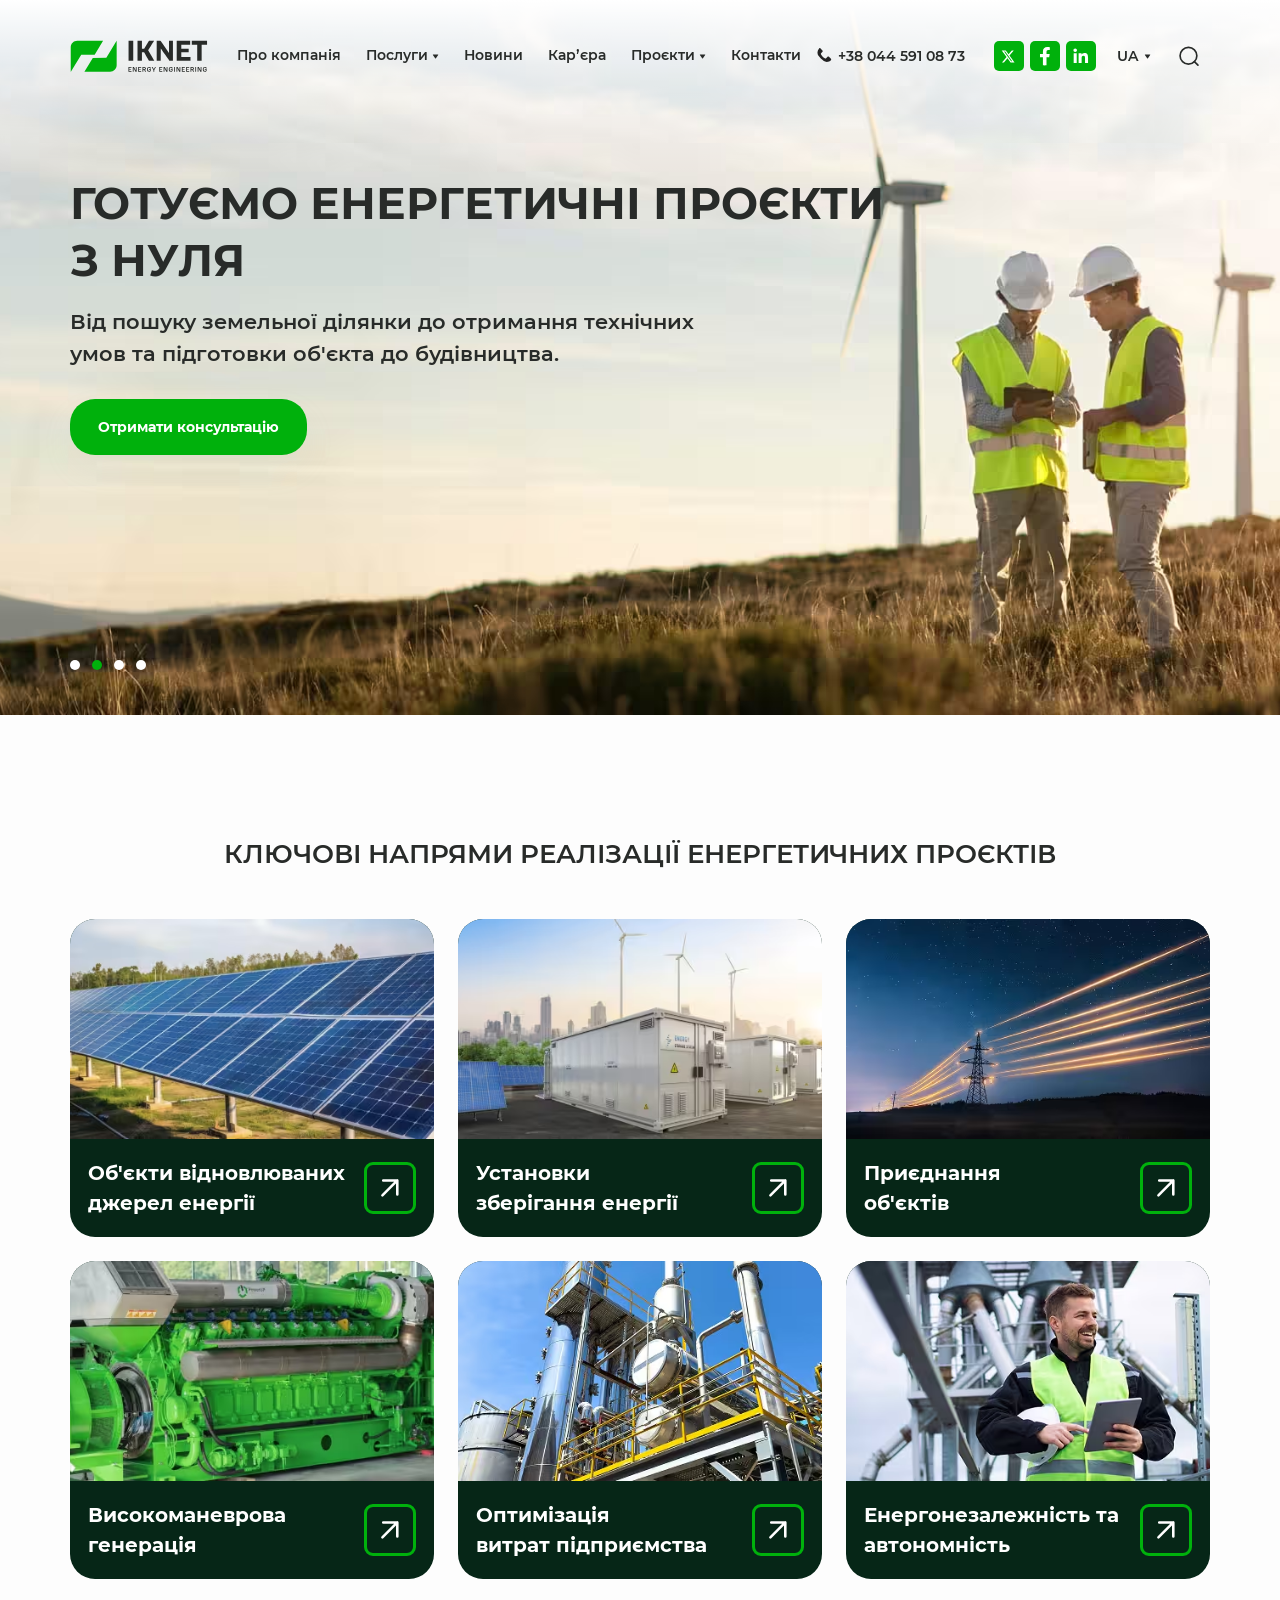
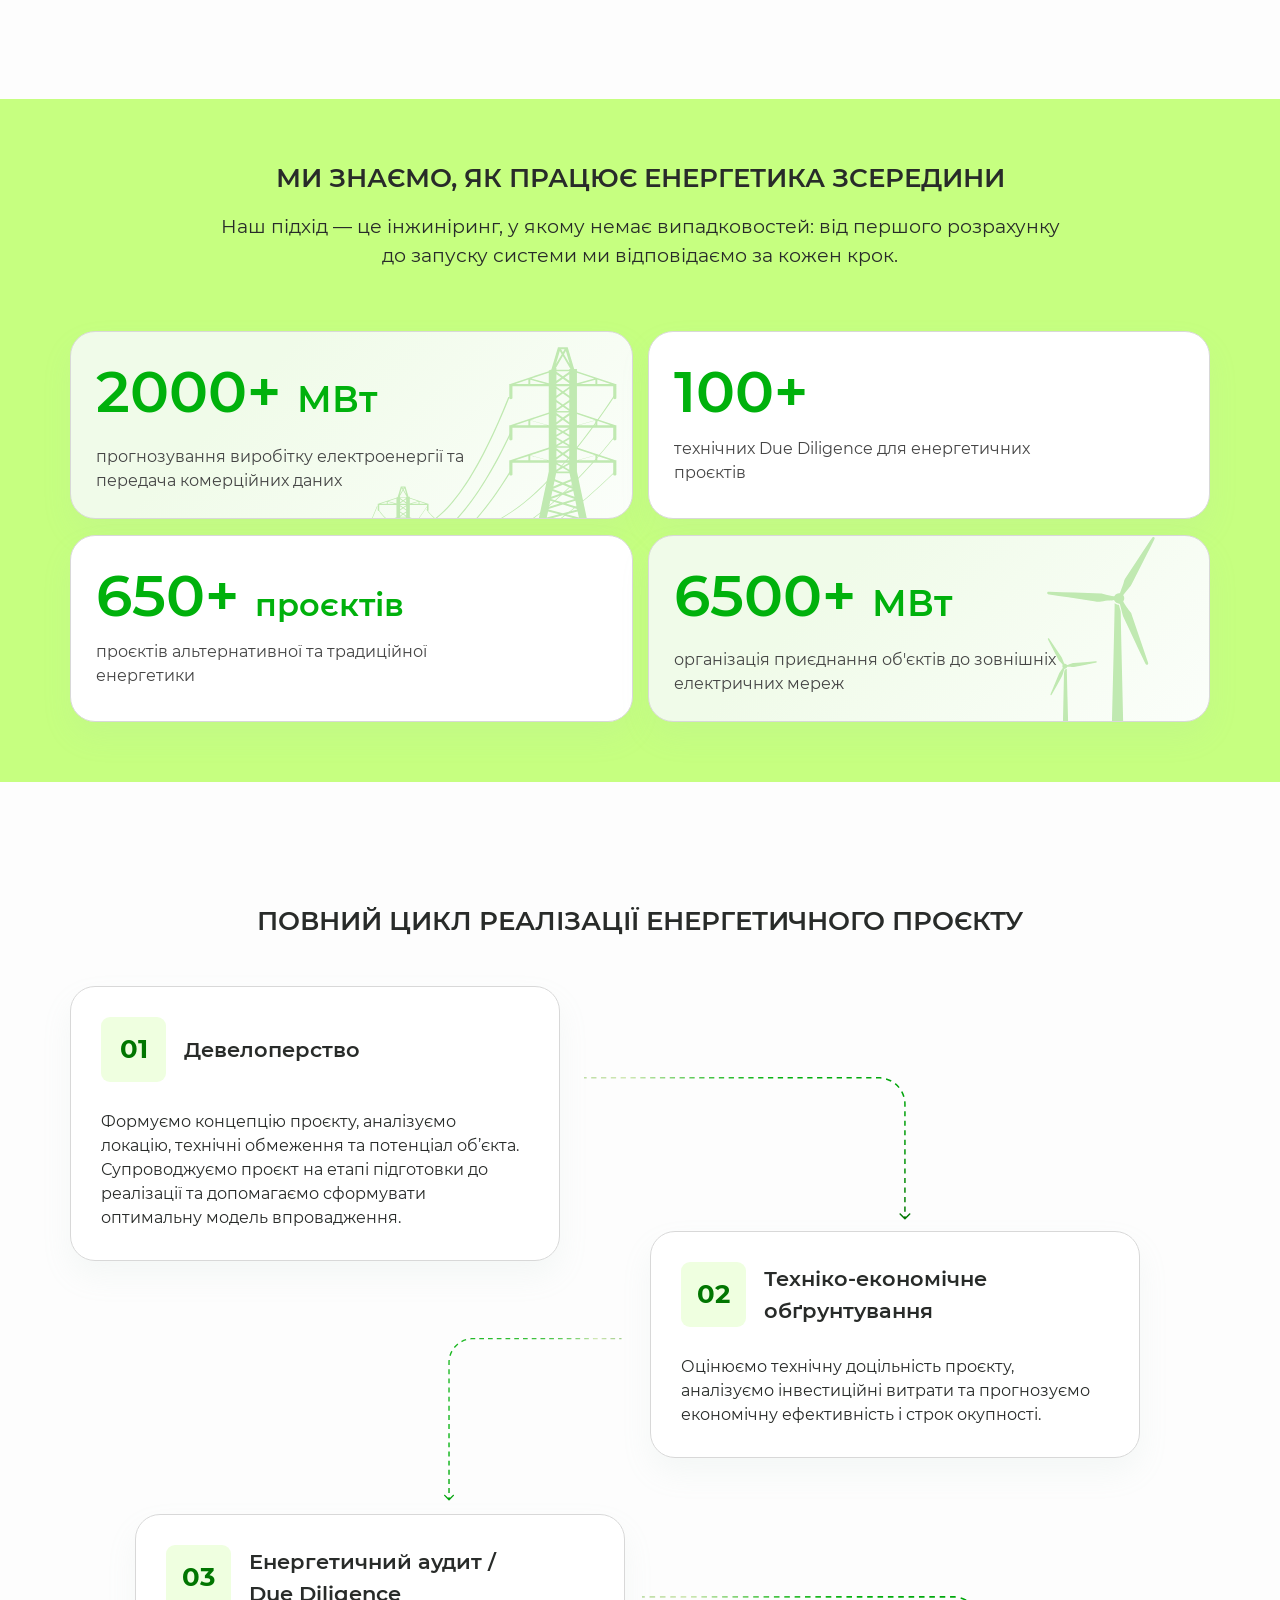
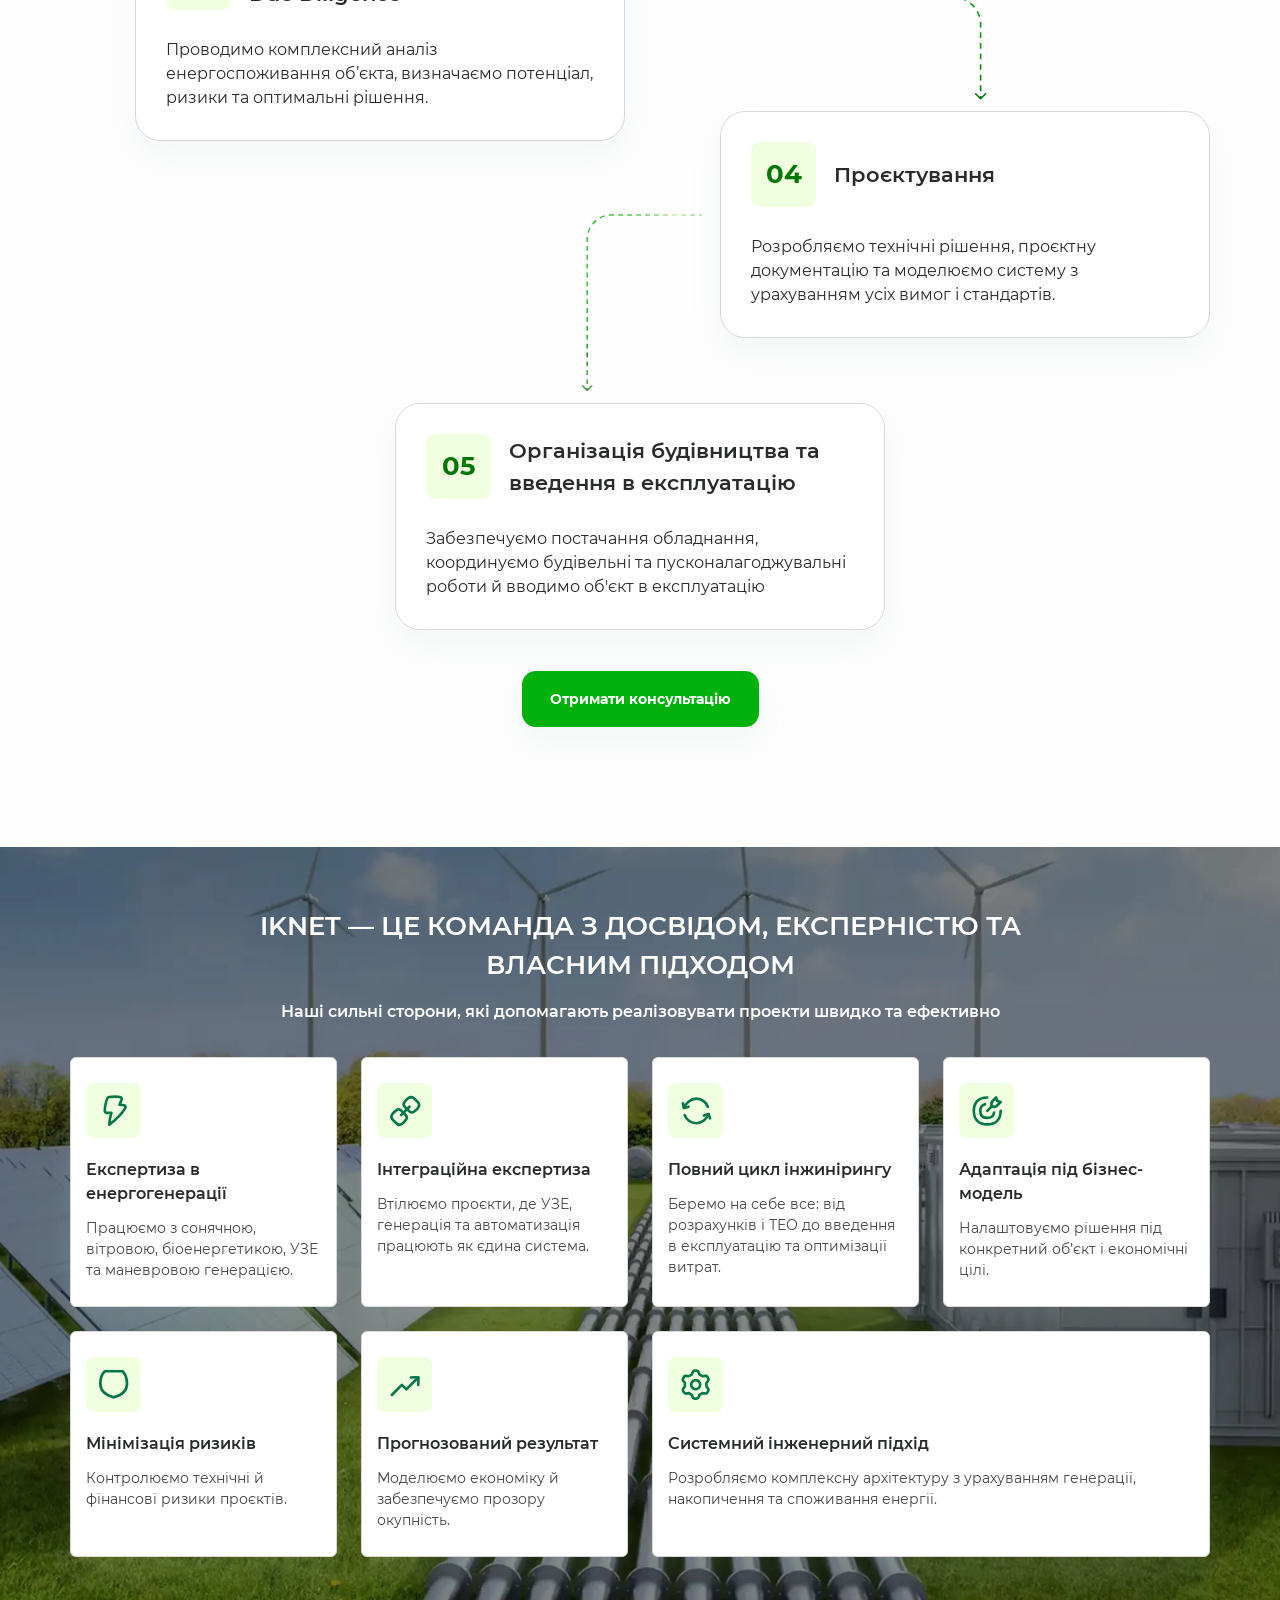
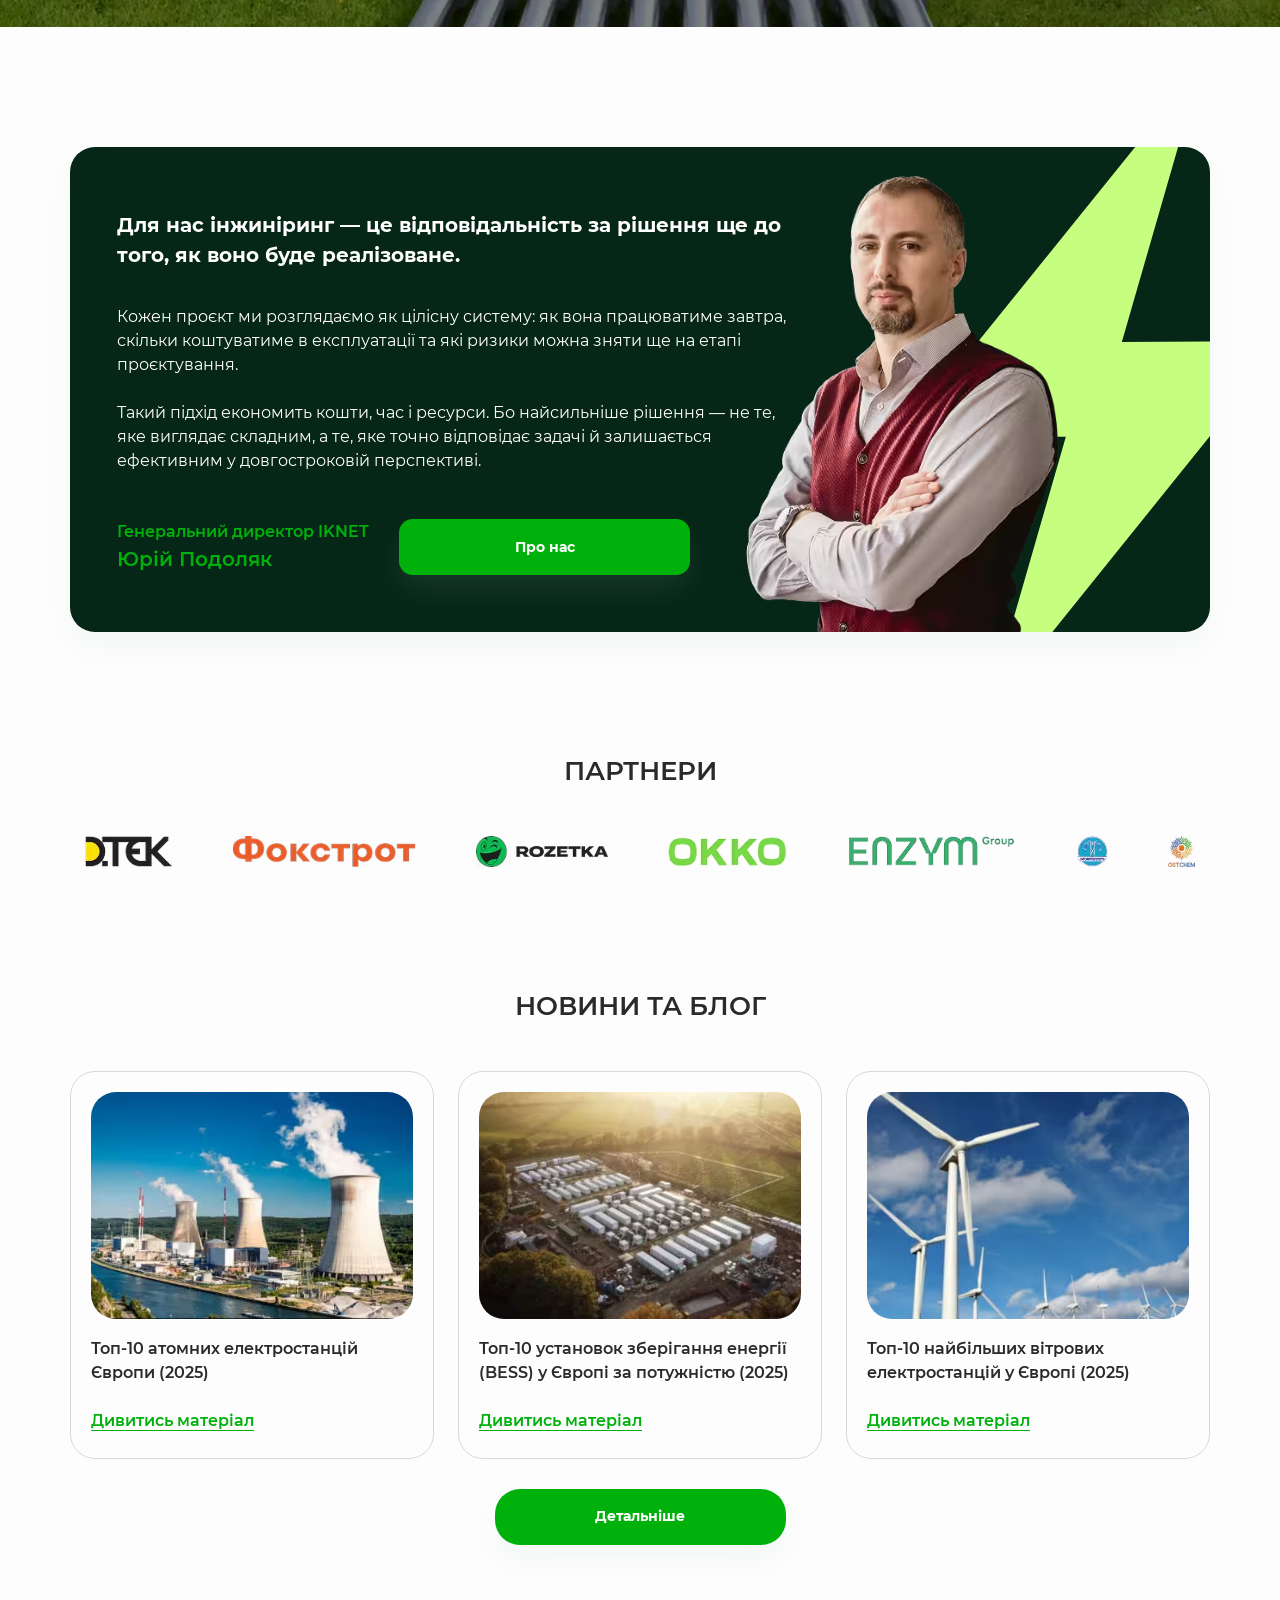
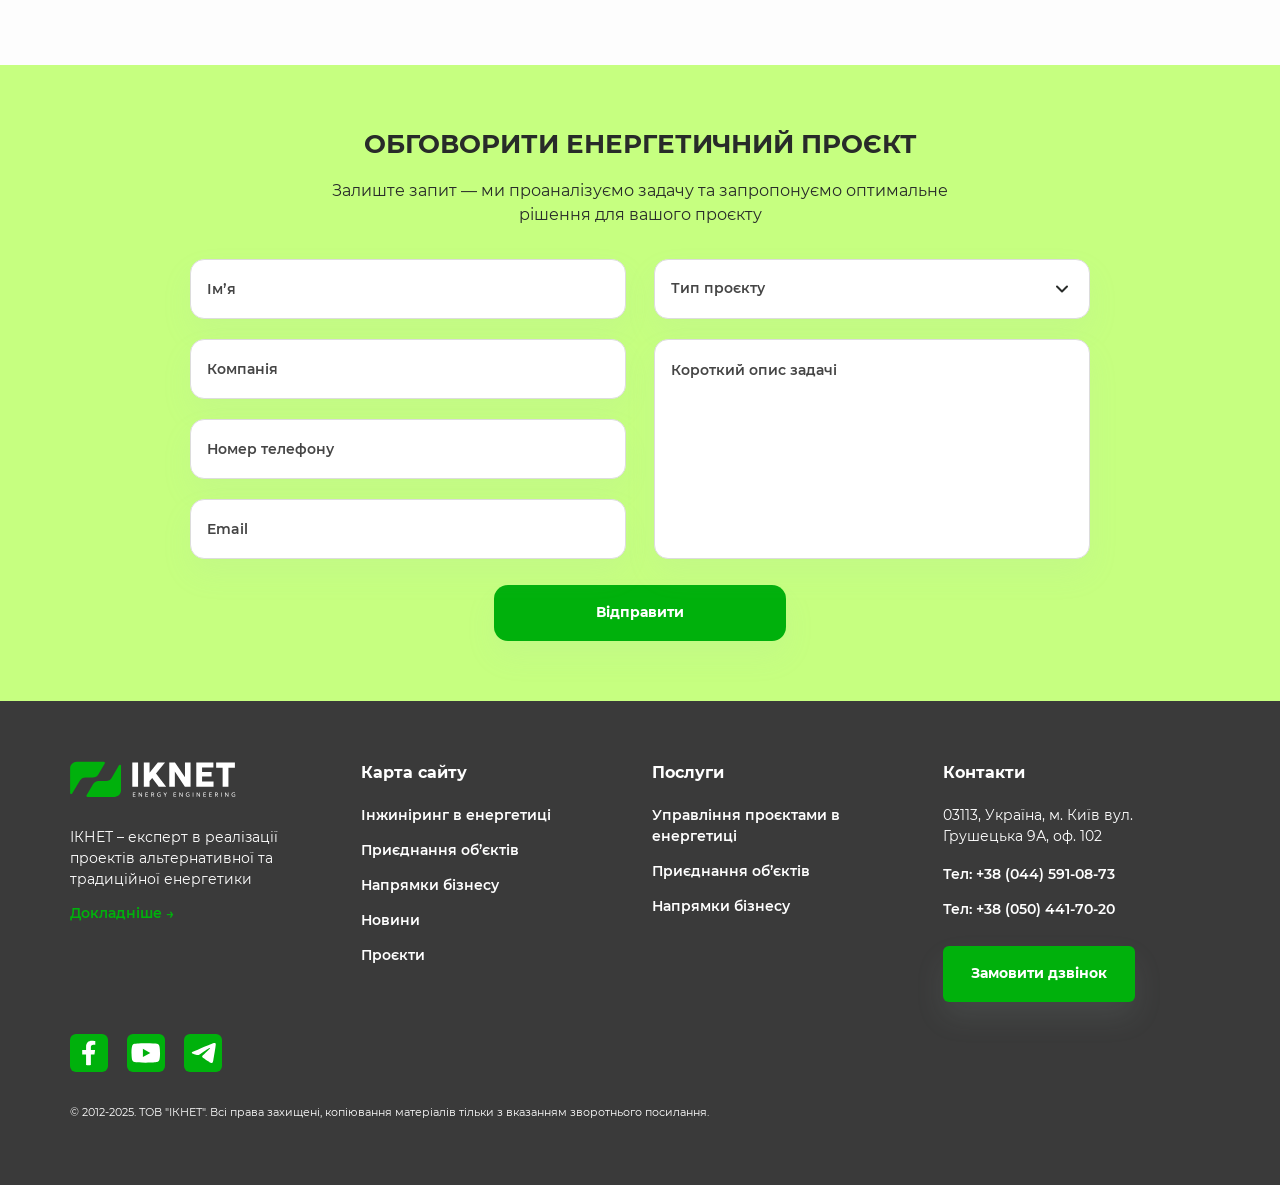
==== commit cf93cc3d: "Add files via upload" ====
--- a/index.html
+++ b/index.html
@@ -704,7 +704,7 @@
 								<a href="#" class="link-main">Дивитись матеріал</a>
 							</div>
 						</div>
-					</div>
+					</div> 
 					<div>
 						<div class="item-card item-card--main">
 							<a href="#" class="item-card__image">
--- a/css/main.css
+++ b/css/main.css
@@ -1403,7 +1403,7 @@
 .slick-dots {
 	gap: 12px;
 	bottom: 0;
-	left: 0;
+	left: 0; 
 	width: 100%;
 	display: flex;
 	align-items: center;
--- a/css/media.css
+++ b/css/media.css
@@ -21,7 +21,7 @@
     }
     .info-main {
         padding: 20px;
-    }
+    } 
 }
 @media only screen and (max-width : 1550px) {
     .wrapper {
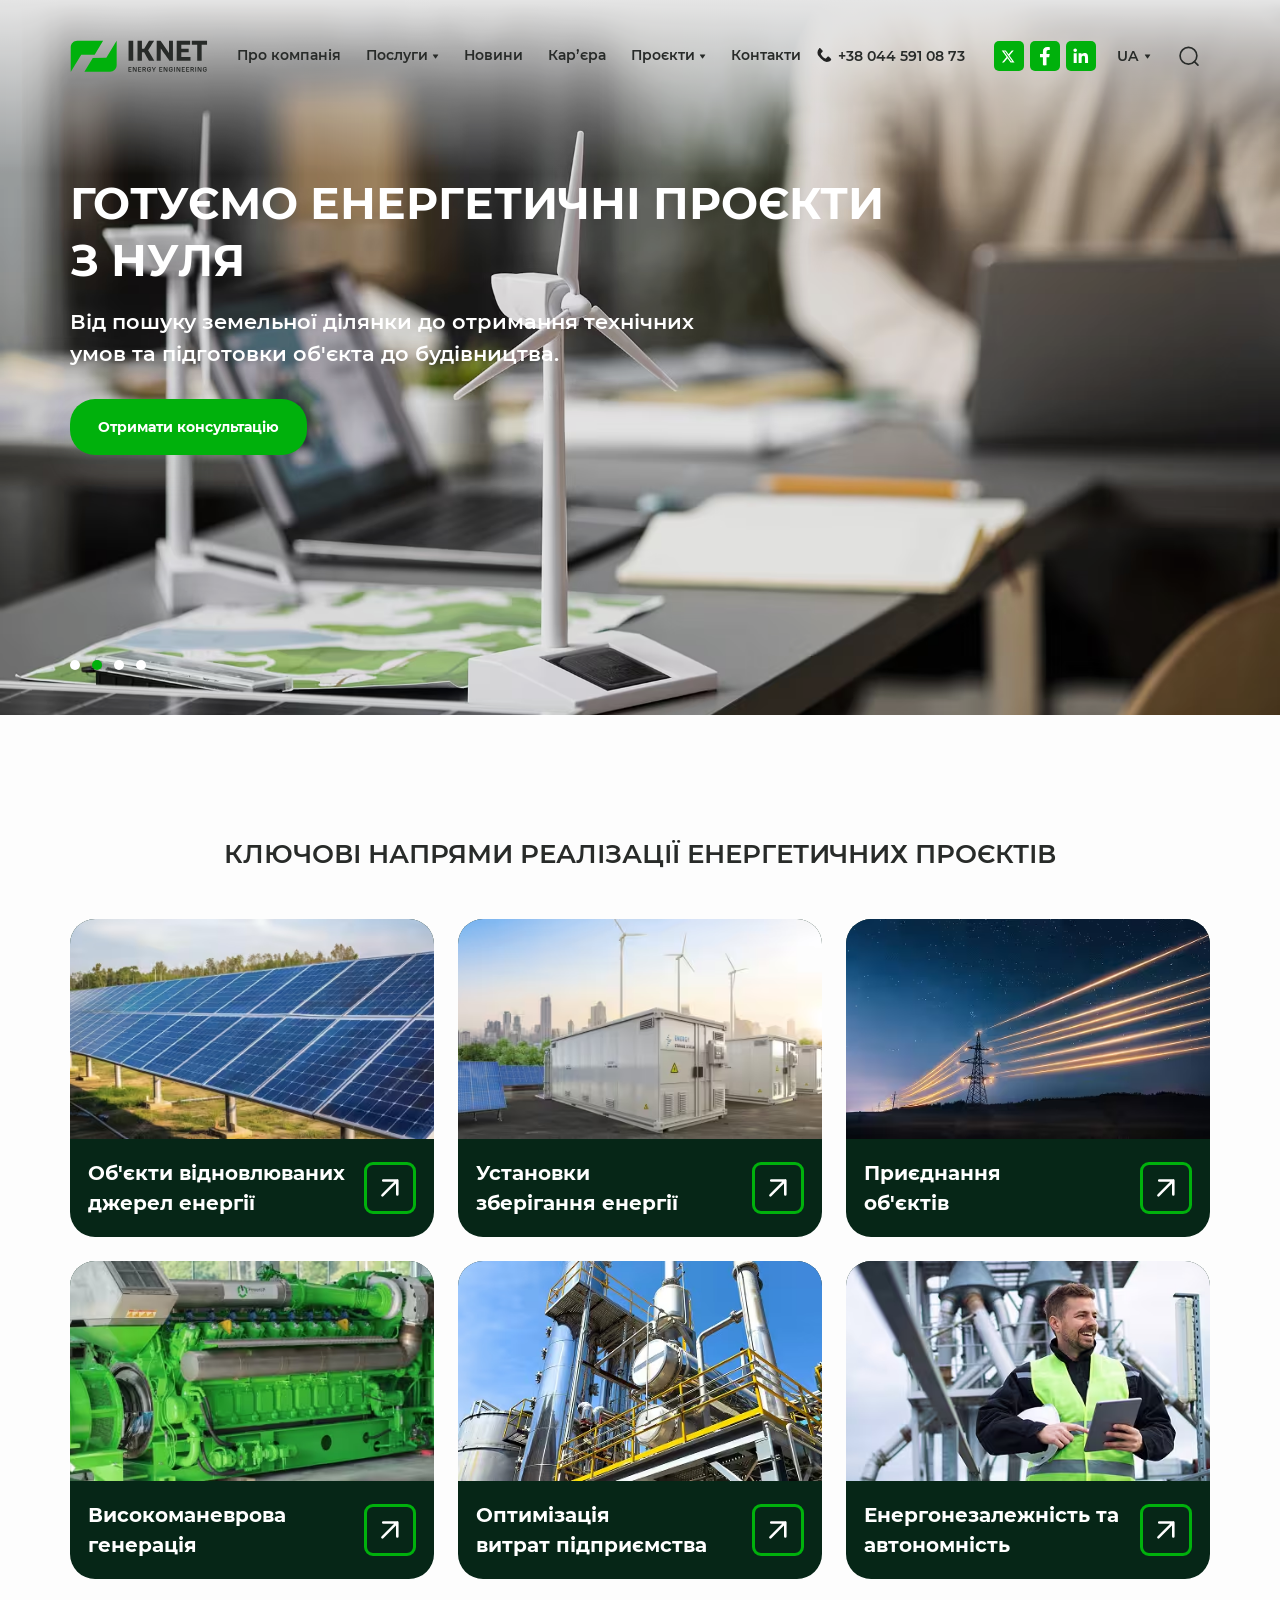
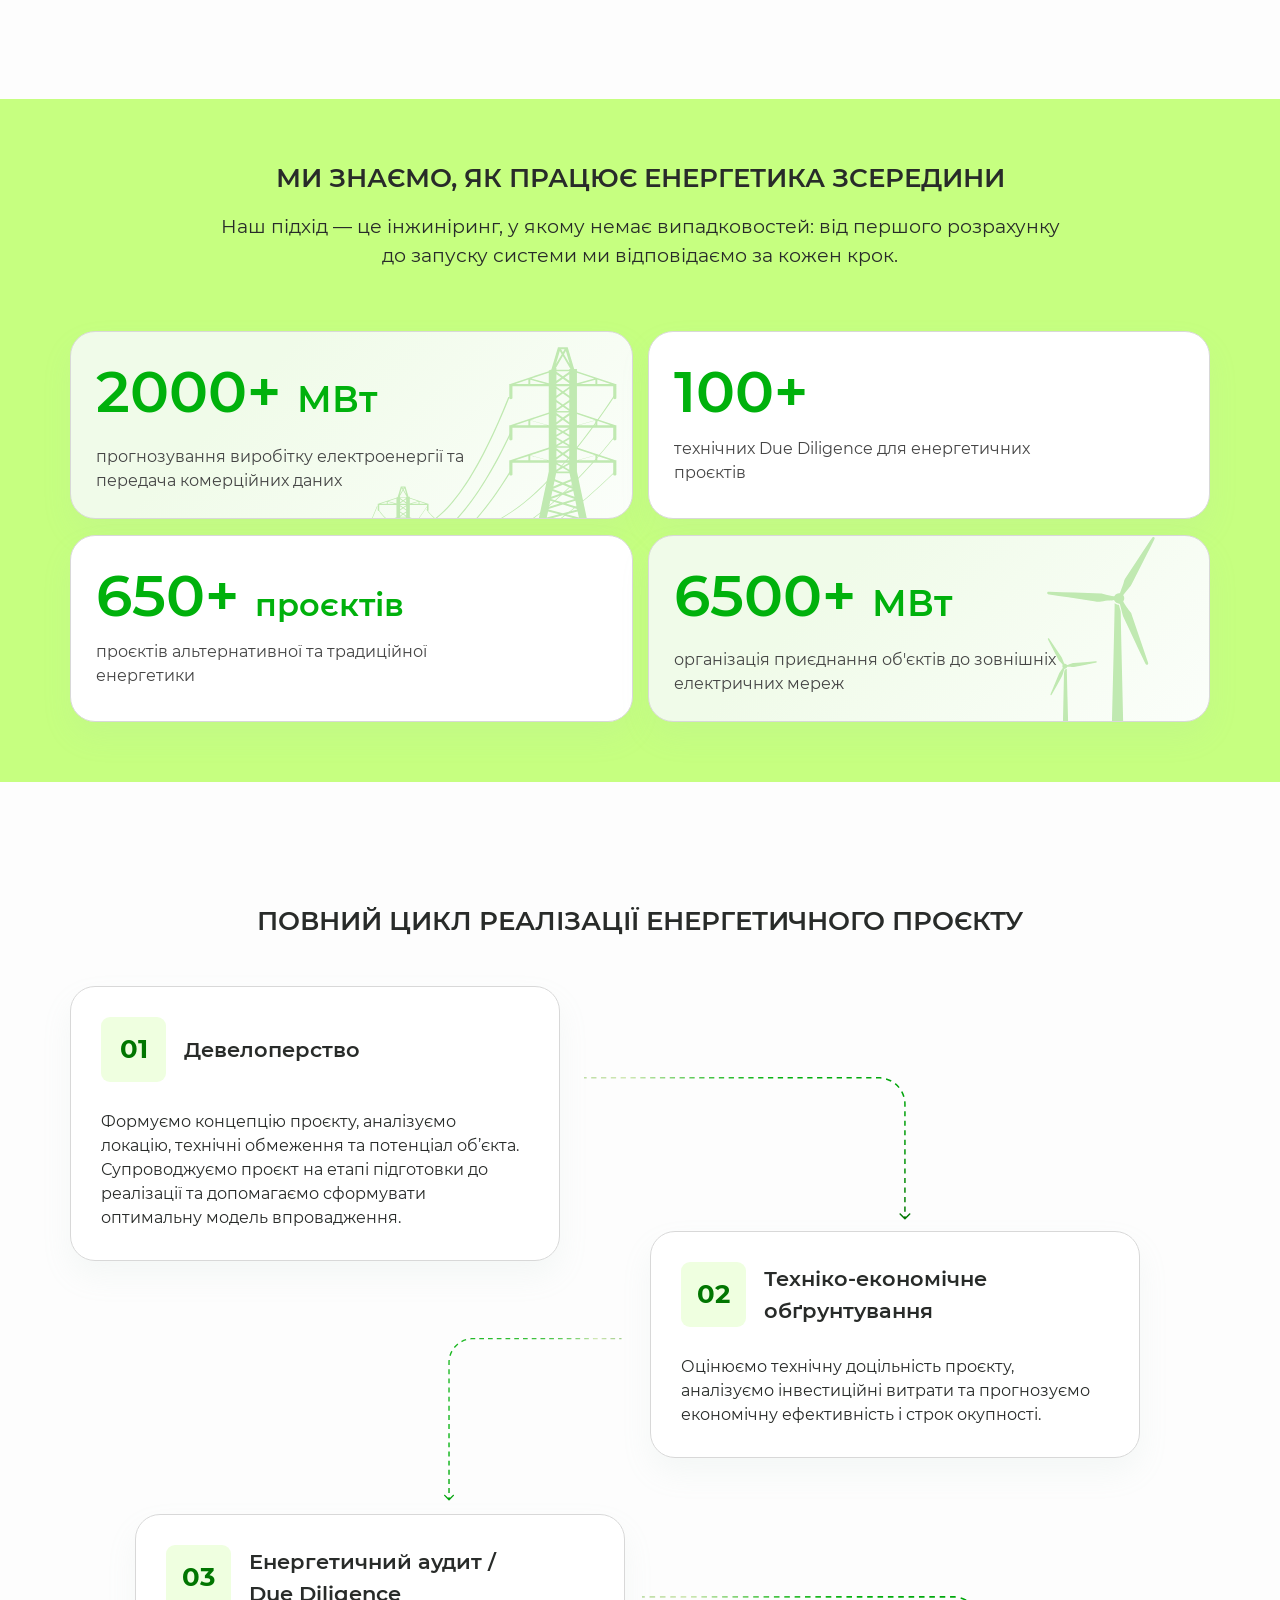
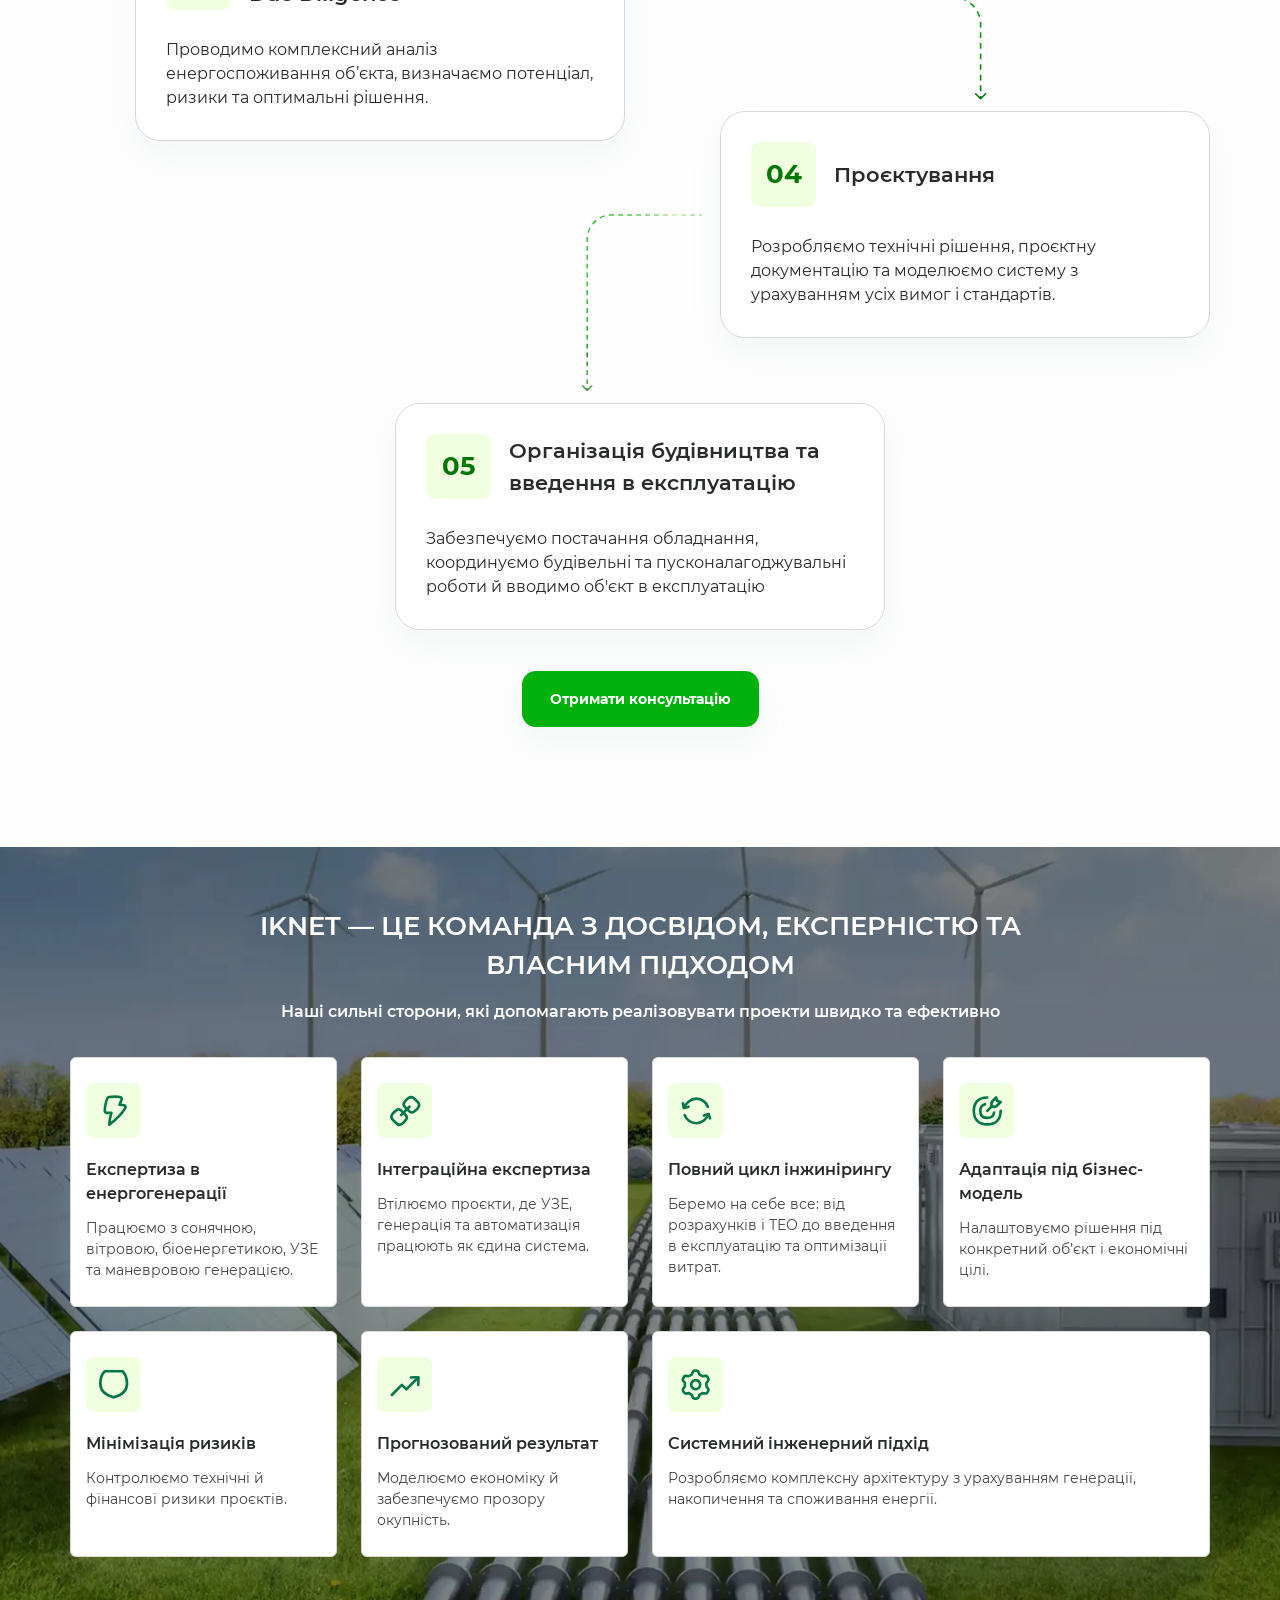
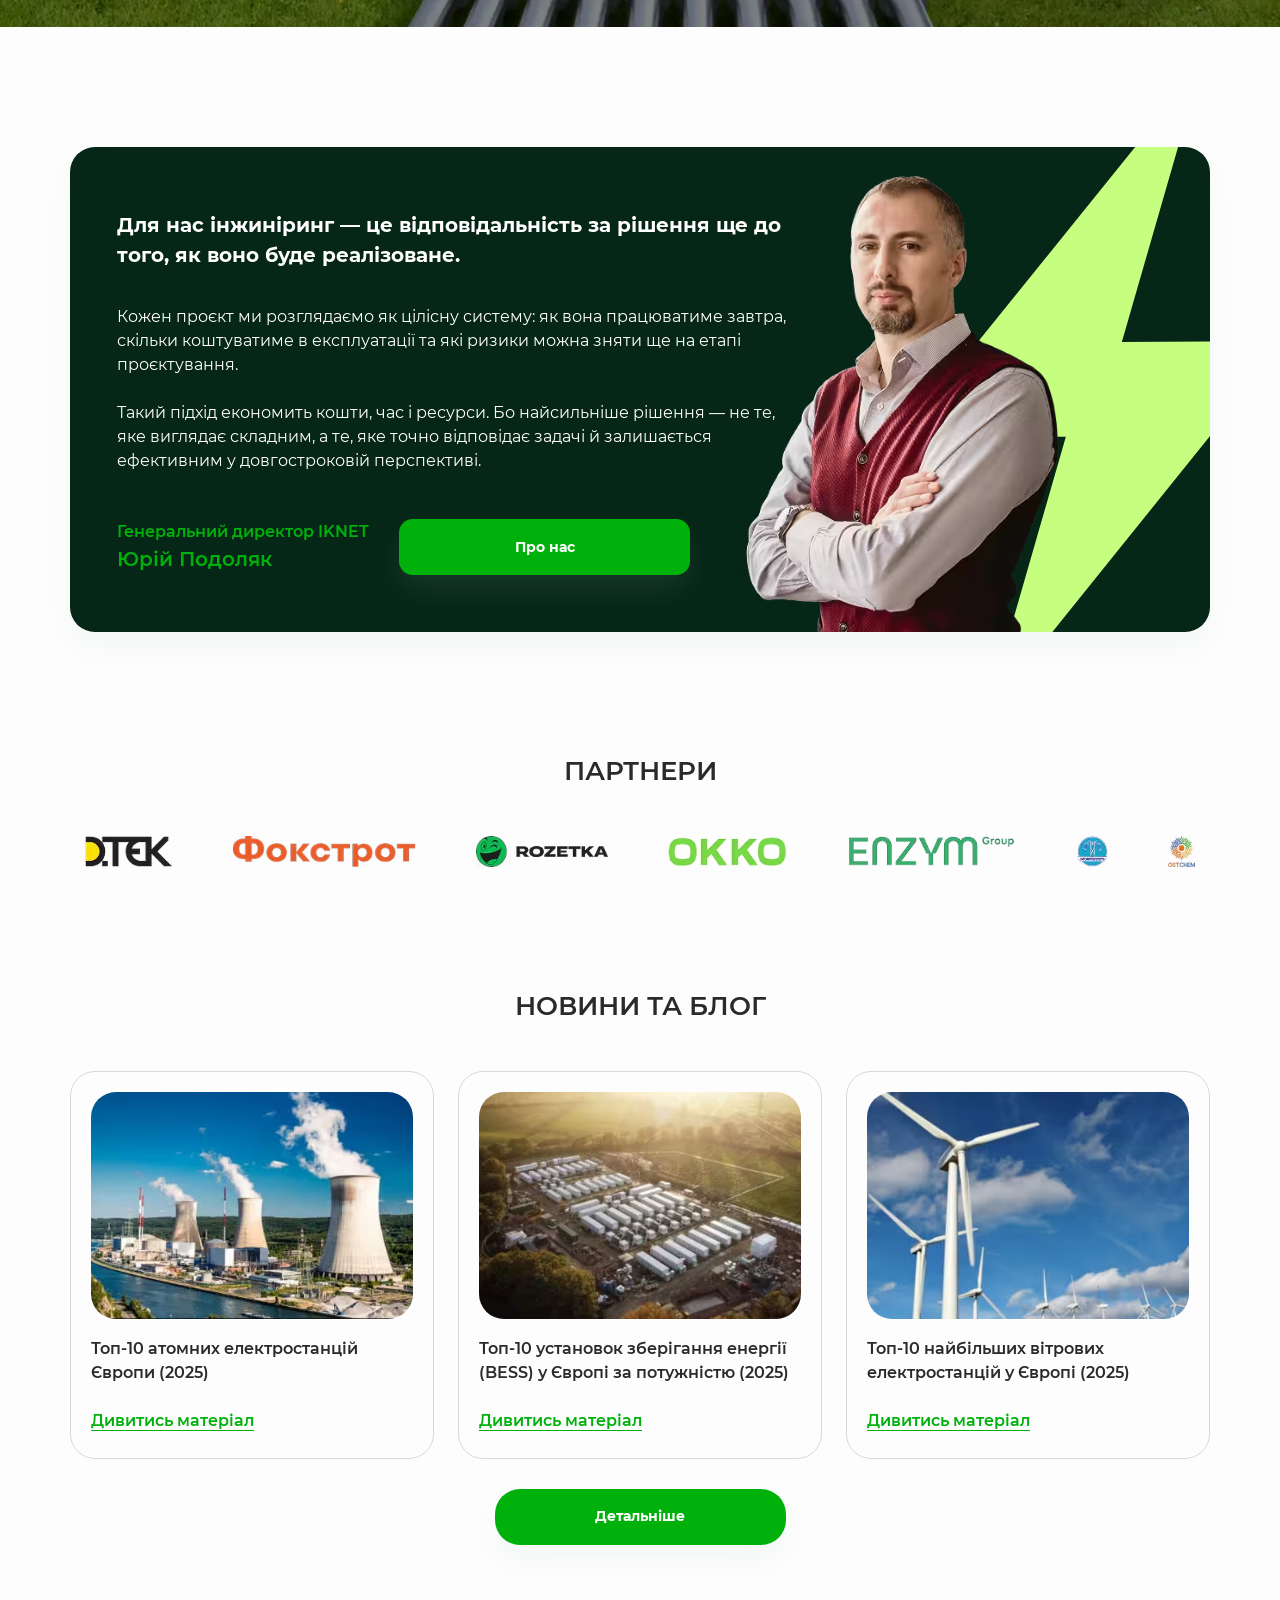
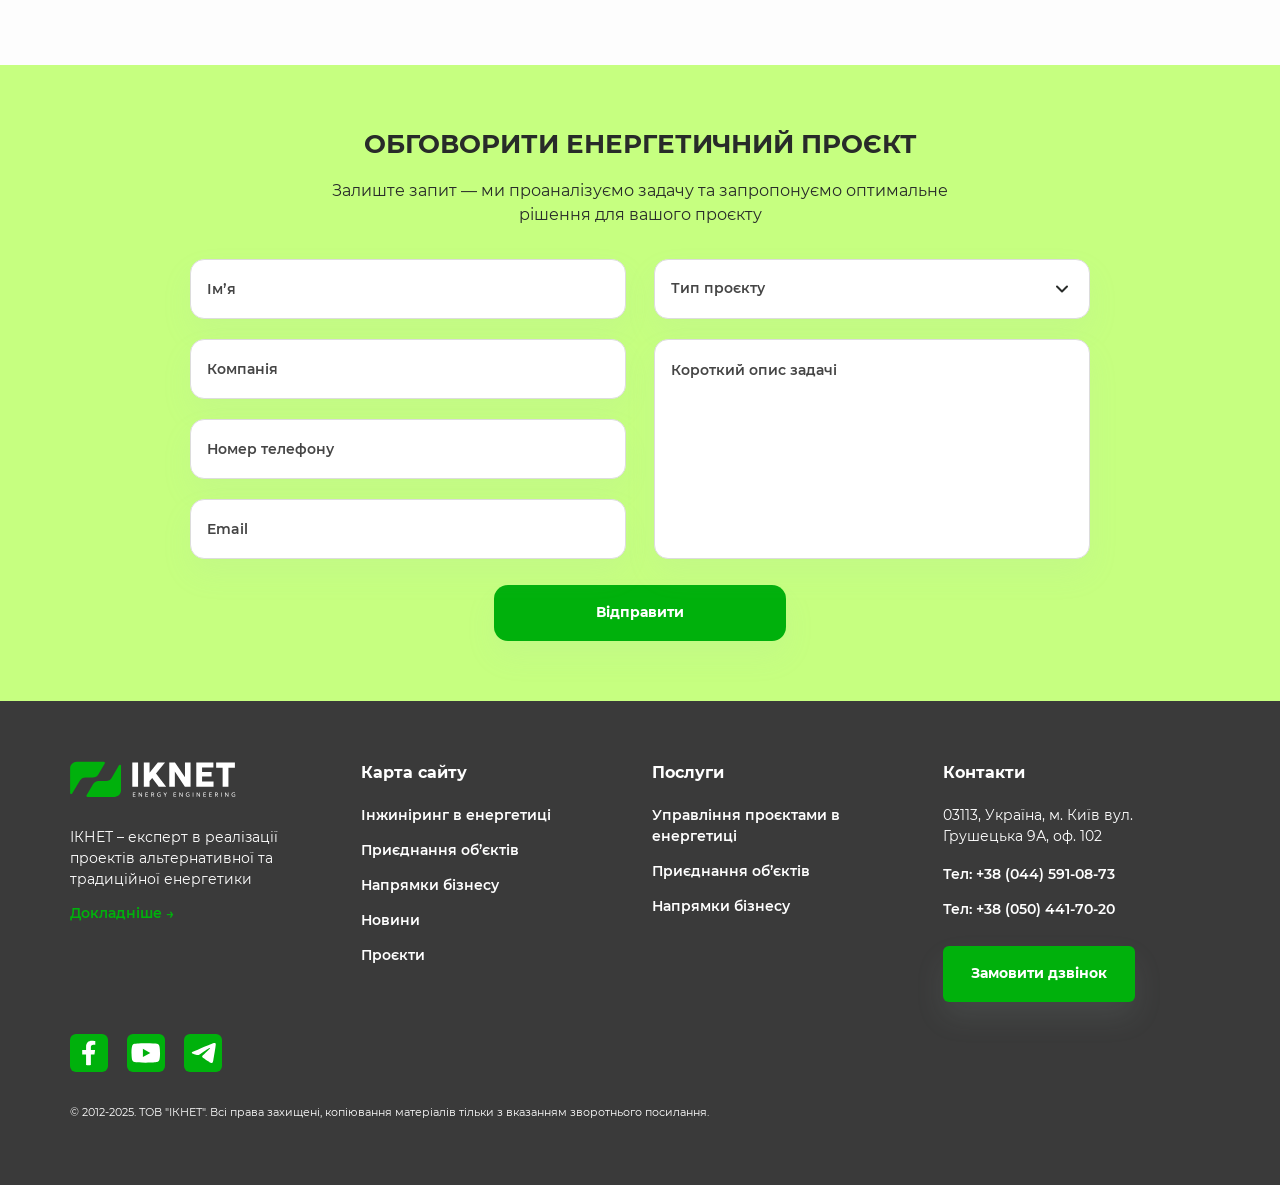
==== commit b56cd2ea: "Add files via upload" ====
--- a/index.html
+++ b/index.html
@@ -14,13 +14,13 @@
 	<link rel="shortcut icon" href="favicon.png" />
 	<link rel="stylesheet" href="libs/slick-1.5.9/slick/slick.min.css" />
 	<link rel="stylesheet" href="css/fonts.css" />
-	<link rel="stylesheet" href="css/main.css?ver=1.18" />
-	<link rel="stylesheet" href="css/media.css?ver=1.18" />
+	<link rel="stylesheet" href="css/main.css?ver=1.19" />
+	<link rel="stylesheet" href="css/media.css?ver=1.css/main.css?ver=1.19" />
 </head>
 <body>
 
 	<div class="wrapper">
-
+ 
 		<header class="header default">
 			<div class="container">
 				<div class="header__wrapper fadeInDown wow" data-wow-iteration="1" data-wow-delay="0.3s" data-wow-duration="1.3s">
@@ -157,52 +157,72 @@
 		<section class="hero">
 			<div class="slider-hero">
 				<div>
-					<div class="slider-hero__item">
+					<div class="slider-hero__item slider-hero__item--1">
 						<div class="container">
 							<h2 class="hero__title fadeInUp wow" data-wow-iteration="1" data-wow-delay="0.2s" data-wow-duration="1.3s">iknet — Експерт з реалізації енергетичних проєктів повного циклу</h2>
 							<div class="hero__descr fadeInUp wow" data-wow-iteration="1" data-wow-delay="0.4s" data-wow-duration="1.3s">Від техніко-економічного обґрунтування — до контрольованого введення обʼєкта в експлуатацію.</div>
 							<a href="#sect-consultation" class="btn-main link-scroll fadeInUp wow" data-wow-iteration="1" data-wow-delay="0.8s" data-wow-duration="1.3s">Отримати консультацію</a>
 						</div>
+						<div class="hero__image">
+							<picture>
+								<source srcset="img/slide_hero1.avif" type="image/avif">
+								<source srcset="img/slide_hero1.webp" type="image/webp">
+								<img src="img/slide_hero1.jpg" alt="IKNET — інжинірингова компанія з досвідом понад 14 років у складних енергетичних проєктах." width="709" height="375" loading="lazy" decoding="async">
+							</picture>
+						</div>
 					</div>
 				</div>
 				<div>
-					<div class="slider-hero__item">
+					<div class="slider-hero__item slider-hero__item--2">
 						<div class="container">
 							<h2 class="hero__title fadeInUp wow" data-wow-iteration="1" data-wow-delay="0.2s" data-wow-duration="1.3s">Готуємо енергетичні проєкти з нуля</h2>
 							<div class="hero__descr fadeInUp wow" data-wow-iteration="1" data-wow-delay="0.4s" data-wow-duration="1.3s">Від пошуку земельної ділянки до отримання технічних умов та підготовки об'єкта до будівництва.</div>
 							<a href="#sect-consultation" class="btn-main link-scroll fadeInUp wow" data-wow-iteration="1" data-wow-delay="0.8s" data-wow-duration="1.3s">Отримати консультацію</a>
 						</div>
+						<div class="hero__image">
+							<picture>
+								<source srcset="img/slide_hero2.avif" type="image/avif">
+								<source srcset="img/slide_hero2.webp" type="image/webp">
+								<img src="img/slide_hero2.jpg" alt="IKNET — інжинірингова компанія з досвідом понад 14 років у складних енергетичних проєктах." width="709" height="375" loading="lazy" decoding="async">
+							</picture>
+						</div>
 					</div>
 				</div>
 				<div>
-					<div class="slider-hero__item">
+					<div class="slider-hero__item slider-hero__item--3">
 						<div class="container">
 							<h2 class="hero__title fadeInUp wow" data-wow-iteration="1" data-wow-delay="0.2s" data-wow-duration="1.3s">Оцінюємо технічну та економічну доцільність інвестицій</h2>
 							<div class="hero__descr fadeInUp wow" data-wow-iteration="1" data-wow-delay="0.4s" data-wow-duration="1.3s">Розраховуємо економіку проєкту, аналізуємо ризики та допомагаємо приймати обґрунтовані інвестиційні рішення.</div>
 							<a href="#sect-consultation" class="btn-main link-scroll fadeInUp wow" data-wow-iteration="1" data-wow-delay="0.8s" data-wow-duration="1.3s">Отримати консультацію</a>
 						</div>
+						<div class="hero__image">
+							<picture>
+								<source srcset="img/slide_hero3.avif" type="image/avif">
+								<source srcset="img/slide_hero3.webp" type="image/webp">
+								<img src="img/slide_hero3.jpg" alt="IKNET — інжинірингова компанія з досвідом понад 14 років у складних енергетичних проєктах." width="709" height="375" loading="lazy" decoding="async">
+							</picture>
+						</div>
 					</div>
 				</div>
 				<div>
-					<div class="slider-hero__item">
+					<div class="slider-hero__item slider-hero__item--4">
 						<div class="container">
 							<h2 class="hero__title fadeInUp wow" data-wow-iteration="1" data-wow-delay="0.2s" data-wow-duration="1.3s">Генерація, накопичення та споживання — як єдина система</h2>
 							<div class="hero__descr fadeInUp wow" data-wow-iteration="1" data-wow-delay="0.4s" data-wow-duration="1.3s">Створюємо комплексні енергетичні рішення для бізнесу та інвесторів.</div>
 							<a href="#sect-consultation" class="btn-main link-scroll fadeInUp wow" data-wow-iteration="1" data-wow-delay="0.8s" data-wow-duration="1.3s">Отримати консультацію</a>
 						</div>
-						
+						<div class="hero__image">
+							<picture>
+								<source srcset="img/slide_hero4.avif" type="image/avif">
+								<source srcset="img/slide_hero4.webp" type="image/webp">
+								<img src="img/slide_hero4.jpg" alt="IKNET — інжинірингова компанія з досвідом понад 14 років у складних енергетичних проєктах." width="709" height="375" loading="lazy" decoding="async">
+							</picture>
+						</div>
 					</div>
 				</div>
 			</div>
 			<div class="controls-hero">
 				<div class="container"></div>
-			</div>
-			<div class="hero__image">
-				<picture>
-					<source srcset="img/slide_hero1.avif" type="image/avif">
-					<source srcset="img/slide_hero1.webp" type="image/webp">
-					<img src="img/slide_hero1.jpg" alt="IKNET — інжинірингова компанія з досвідом понад 14 років у складних енергетичних проєктах." width="709" height="375" loading="lazy" decoding="async">
-				</picture>
 			</div>
 		</section>
 
@@ -568,7 +588,58 @@
 				<div class="head-section fadeInUp wow" data-wow-iteration="1" data-wow-delay="0.3s" data-wow-duration="1.3s">
 					<h2 class="title-section">партнери</h2>
 				</div>
-				<div class="partners__items fadeInUp wow" data-wow-iteration="1" data-wow-delay="0.3s" data-wow-duration="1.3s">
+				<div class="partners__items hidden-mob fadeInUp wow" data-wow-iteration="1" data-wow-delay="0.3s" data-wow-duration="1.3s">
+					<div class="partners__items-unit">
+						<picture>
+							<source srcset="img/partner1.avif" type="image/avif">
+							<source srcset="img/partner1.webp" type="image/webp">
+							<img src="img/partner1.png" alt="Для нас інжиніринг — це відповідальність за рішення ще до того, як воно буде реалізоване." loading="lazy" decoding="async">
+						</picture>
+					</div>
+					<div class="partners__items-unit">
+						<picture>
+							<source srcset="img/partner2.avif" type="image/avif">
+							<source srcset="img/partner2.webp" type="image/webp">
+							<img src="img/partner2.png" alt="Для нас інжиніринг — це відповідальність за рішення ще до того, як воно буде реалізоване." loading="lazy" decoding="async">
+						</picture>
+					</div>
+					<div class="partners__items-unit">
+						<picture>
+							<source srcset="img/partner3.avif" type="image/avif">
+							<source srcset="img/partner3.webp" type="image/webp">
+							<img src="img/partner3.png" alt="Для нас інжиніринг — це відповідальність за рішення ще до того, як воно буде реалізоване." loading="lazy" decoding="async">
+						</picture>
+					</div>
+					<div class="partners__items-unit">
+						<picture>
+							<source srcset="img/partner4.avif" type="image/avif">
+							<source srcset="img/partner4.webp" type="image/webp">
+							<img src="img/partner4.png" alt="Для нас інжиніринг — це відповідальність за рішення ще до того, як воно буде реалізоване." loading="lazy" decoding="async">
+						</picture>
+					</div>
+					<div class="partners__items-unit">
+						<picture>
+							<source srcset="img/partner5.avif" type="image/avif">
+							<source srcset="img/partner5.webp" type="image/webp">
+							<img src="img/partner5.png" alt="Для нас інжиніринг — це відповідальність за рішення ще до того, як воно буде реалізоване." loading="lazy" decoding="async">
+						</picture>
+					</div>
+					<div class="partners__items-unit">
+						<picture>
+							<source srcset="img/partner6.avif" type="image/avif">
+							<source srcset="img/partner6.webp" type="image/webp">
+							<img src="img/partner6.png" alt="Для нас інжиніринг — це відповідальність за рішення ще до того, як воно буде реалізоване." loading="lazy" decoding="async">
+						</picture>
+					</div>
+					<div class="partners__items-unit">
+						<picture>
+							<source srcset="img/partner7.avif" type="image/avif">
+							<source srcset="img/partner7.webp" type="image/webp">
+							<img src="img/partner7.png" alt="Для нас інжиніринг — це відповідальність за рішення ще до того, як воно буде реалізоване." loading="lazy" decoding="async">
+						</picture>
+					</div>
+				</div>
+				<div class="slider-partners show-mob fadeInUp wow" data-wow-iteration="1" data-wow-delay="0.3s" data-wow-duration="1.3s">
 					<div class="partners__items-unit">
 						<picture>
 							<source srcset="img/partner1.avif" type="image/avif">
@@ -1232,6 +1303,6 @@
 	<script src="libs/animate/wow.min.js" defer></script>
 	<script src="libs/mask/jquery.maskedinput.min.js" defer></script>
 	<script src="libs/jquery-spincrement/jquery.spincrement.min.js" defer></script>
-	<script src="js/common.js?ver=1.18" defer></script>
+	<script src="js/common.js?ver=1.css/main.css?ver=1.19" defer></script>
 </body>
 </html>
--- a/css/main.css
+++ b/css/main.css
@@ -1403,7 +1403,7 @@
 .slick-dots {
 	gap: 12px;
 	bottom: 0;
-	left: 0; 
+	left: 0;
 	width: 100%;
 	display: flex;
 	align-items: center;
@@ -2697,4 +2697,47 @@
 }
 .slider-marquee .slick-list {
 	margin: 0 -12px;
+}
+.slider-partners .slick-track {
+	display: flex !important;
+	align-items: center;
+}
+.slider-partners .slick-slide {
+	padding: 0 10px;
+	height: inherit !important;
+}
+.slider-partners .slick-list {
+	margin: 0 -10px;
+}
+.slider-partners:not(.slick-initialized)>*:not(:first-child) {
+	display: none;
+}
+.slider-partners {
+	padding-bottom: 40px;
+}
+.slider-hero__item--4,
+.slider-hero__item--3,
+.slider-hero__item--2 {
+	color: #fff;
+}
+.slider-hero__item--4 .hero__image::after {
+	position: absolute;
+	display: block;
+	content: " ";
+	top: 0;
+	left: 0;
+	width: 100%;
+	height: 100%;
+	background: rgba(0, 0, 0, 0.2);
+}
+.slider-hero__item--3 .hero__image::after,
+.slider-hero__item--2 .hero__image::after {
+	position: absolute;
+	display: block;
+	content: " ";
+	top: 0;
+	left: 0;
+	width: 100%;
+	height: 100%;
+	background: rgba(0, 0, 0, 0.1);
 }
--- a/css/media.css
+++ b/css/media.css
@@ -21,7 +21,7 @@
     }
     .info-main {
         padding: 20px;
-    } 
+    }
 }
 @media only screen and (max-width : 1550px) {
     .wrapper {
@@ -2081,7 +2081,7 @@
     .slider-hero__item {
         padding-top: 85px;
         min-height: 560px;
-        
+
         position: relative;
     }
     .hero {
@@ -2284,6 +2284,24 @@
         padding: 0;
         max-width: 46%;
     }
+    .slider-hero__item--4 .hero__image,
+    .slider-hero__item--3 .hero__image,
+    .slider-hero__item--2 .hero__image {
+        top: 0;
+    }
+    .slider-hero__item--4 .hero__image::after,
+    .slider-hero__item--3 .hero__image::after,
+    .slider-hero__item--2 .hero__image::after {
+        display: none;
+    }
+    .slider-hero__item--4,
+    .slider-hero__item--3,
+    .slider-hero__item--2 {
+        color: #282B29;
+    }
+    .slider-hero__item--2 .hero__image::before {
+        background: linear-gradient(180deg, #FFFFFF 0%, rgba(255, 255, 255, 0) 61.38%);
+    }
 }
 
 /* Small Devices, Tablets */
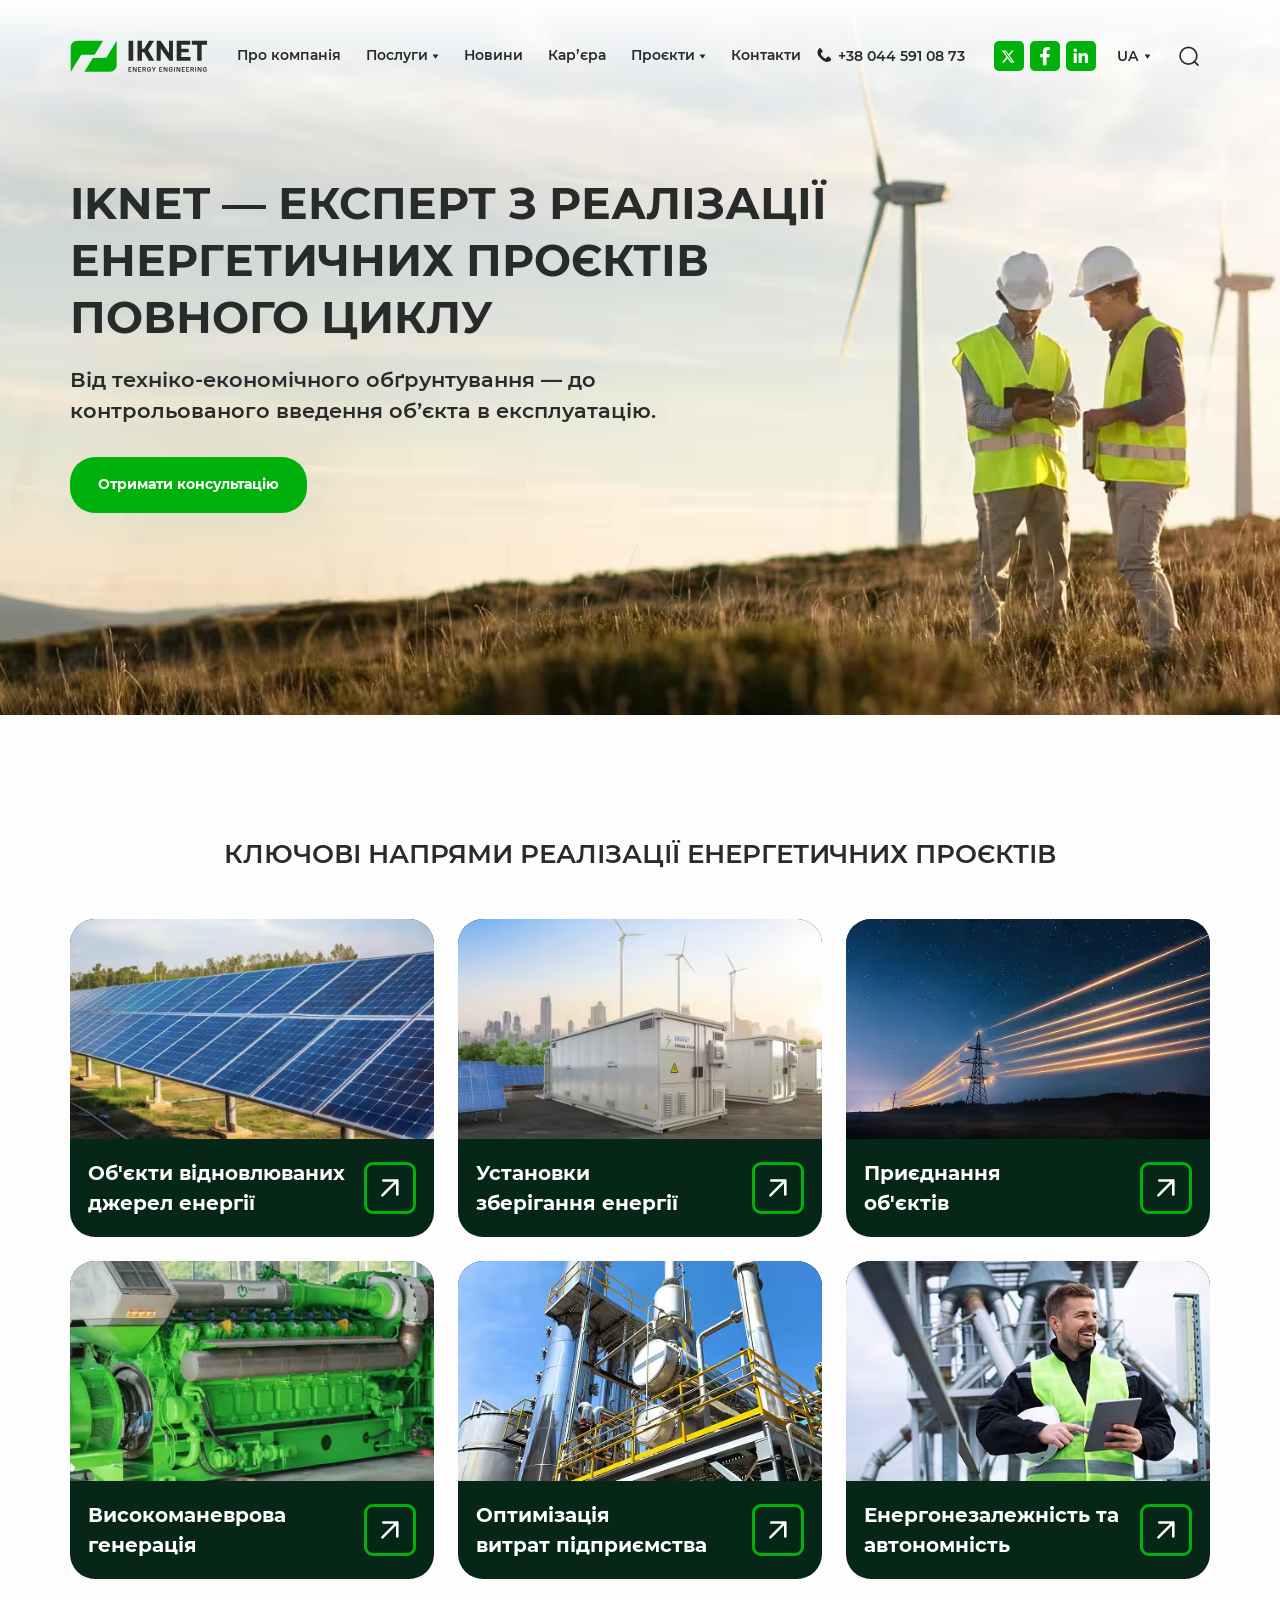
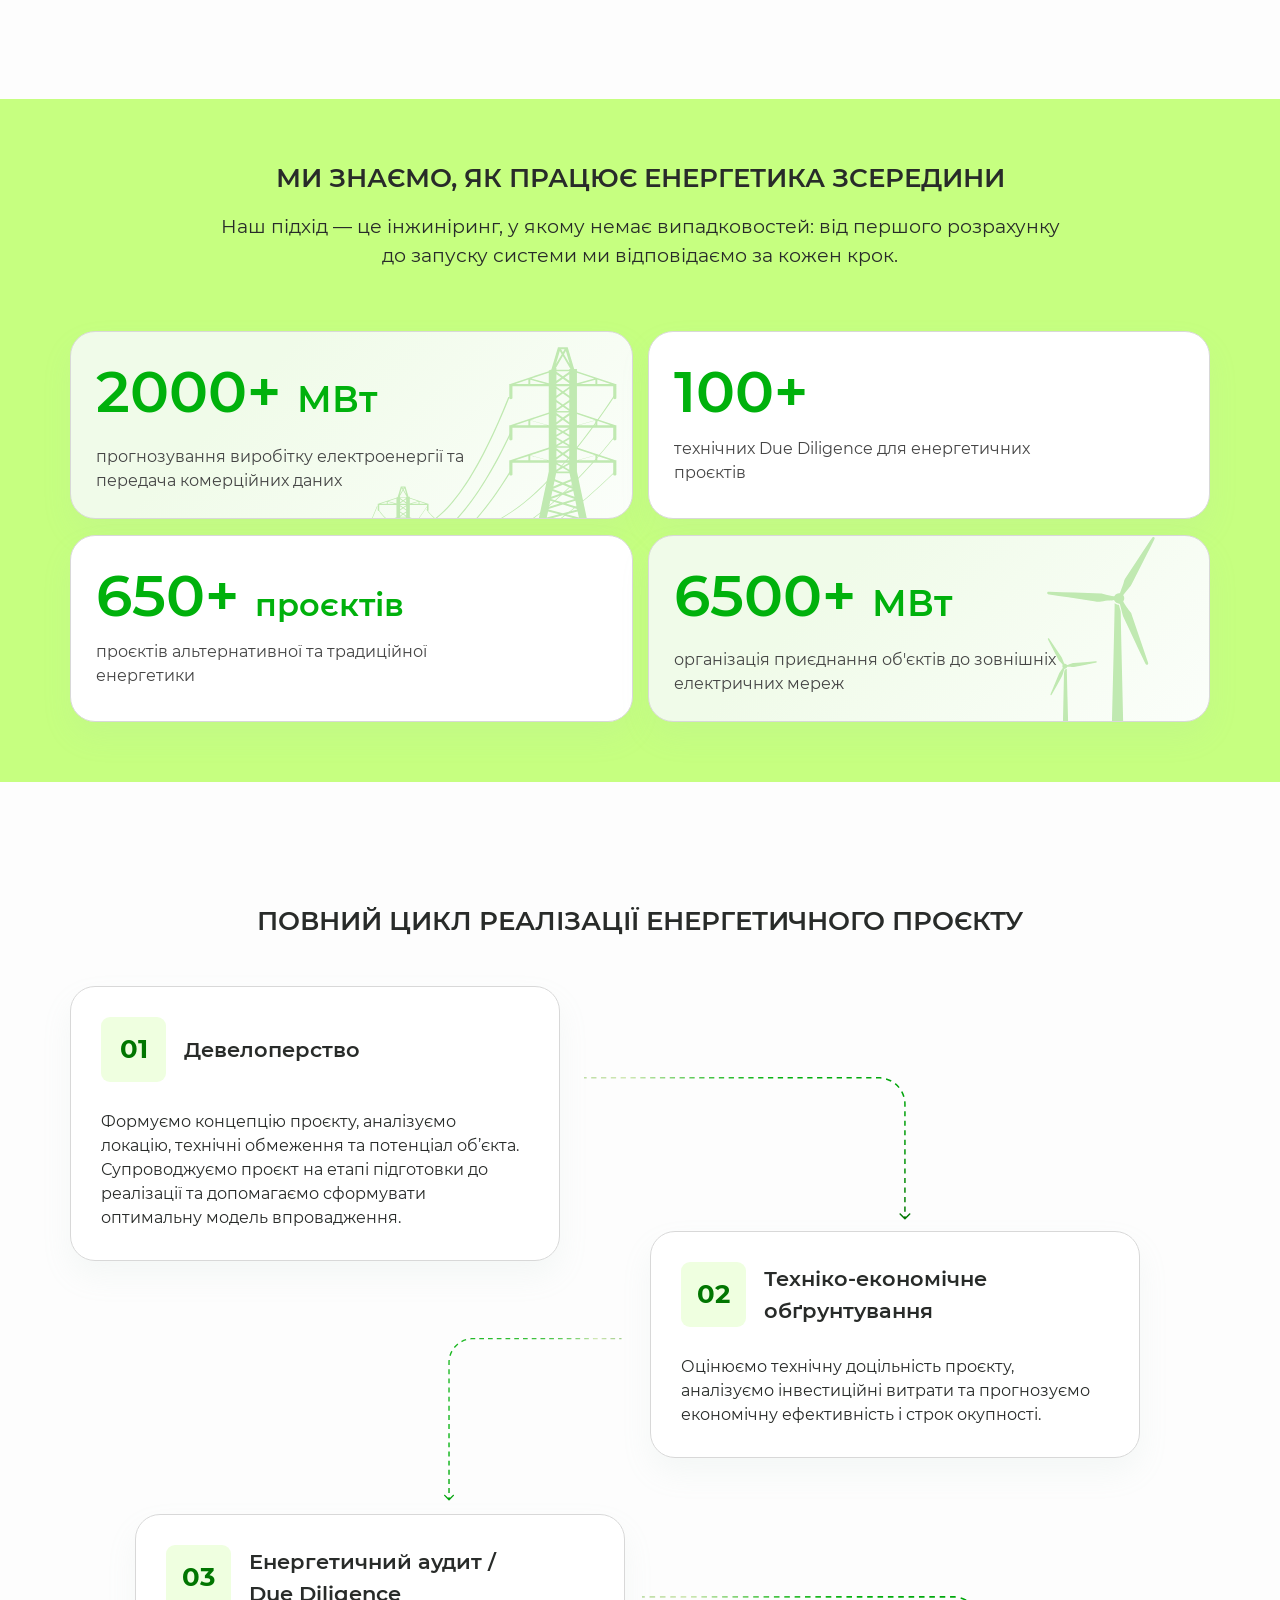
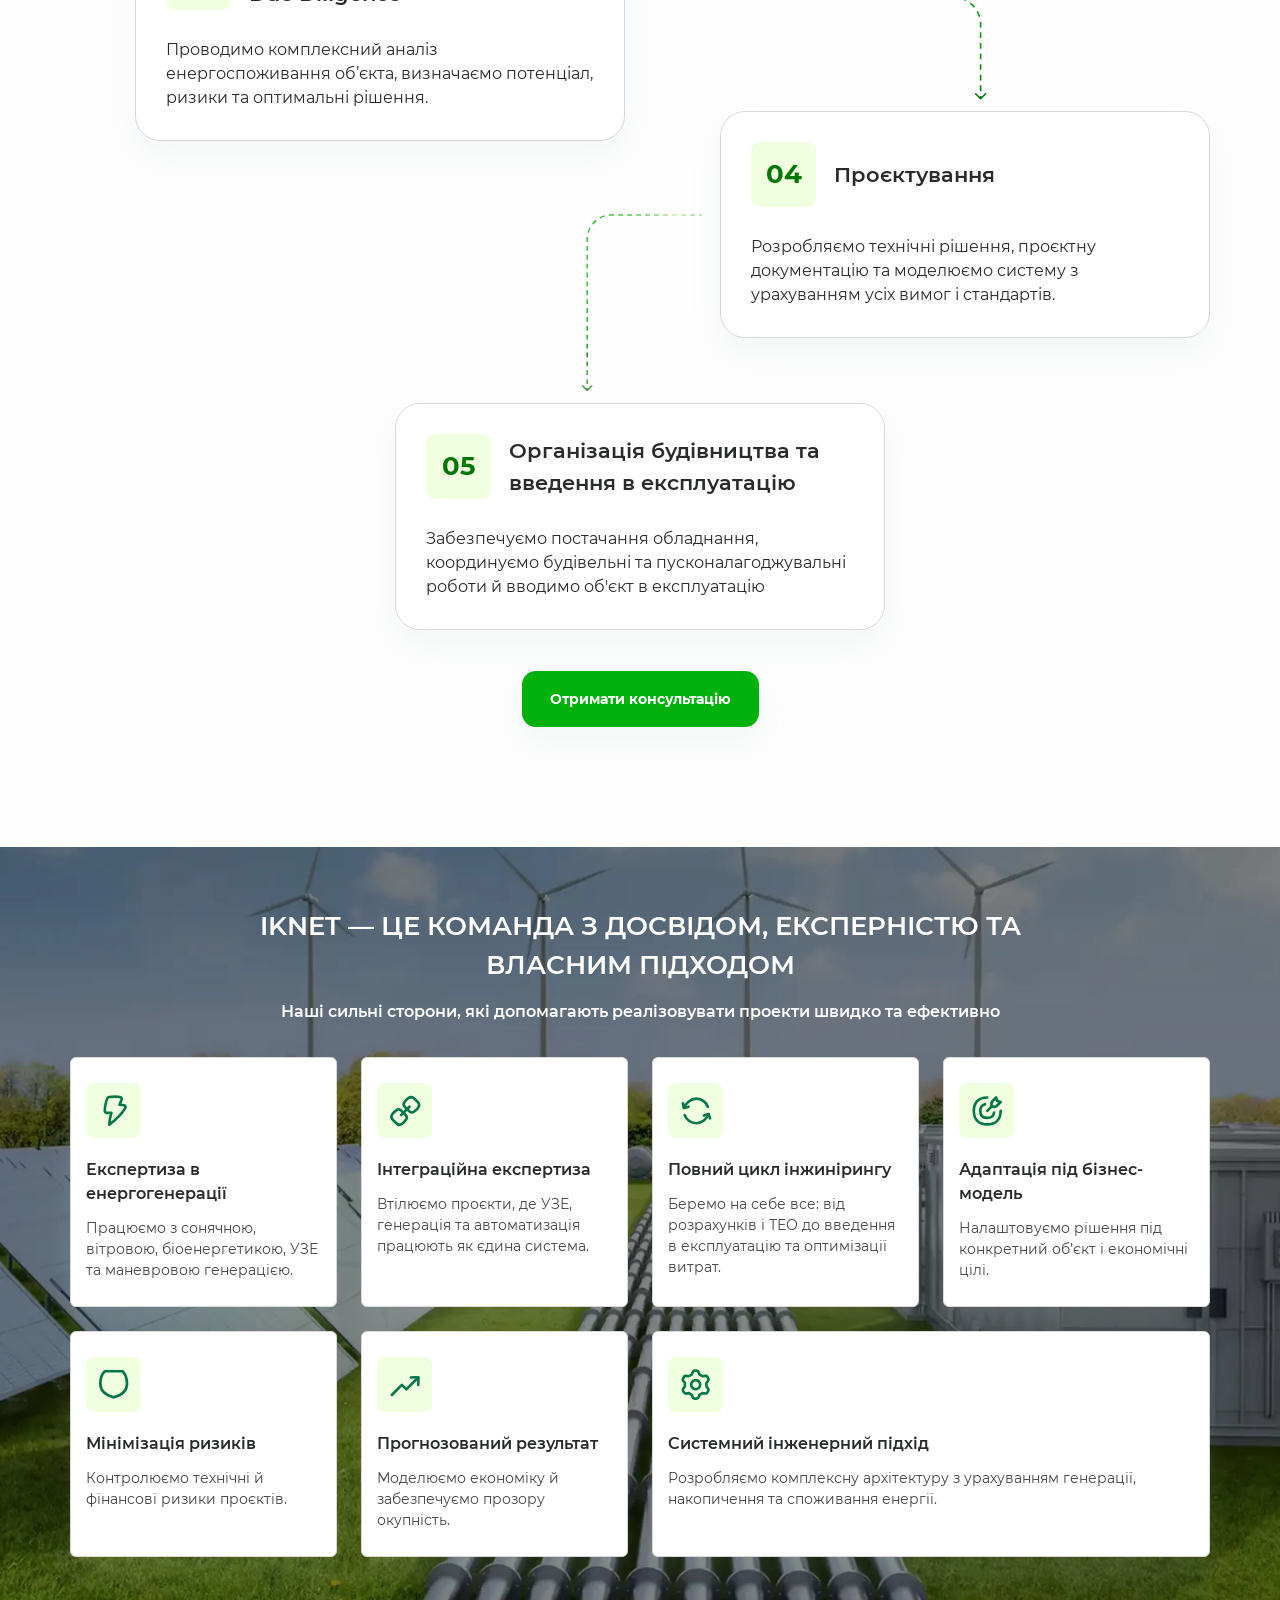
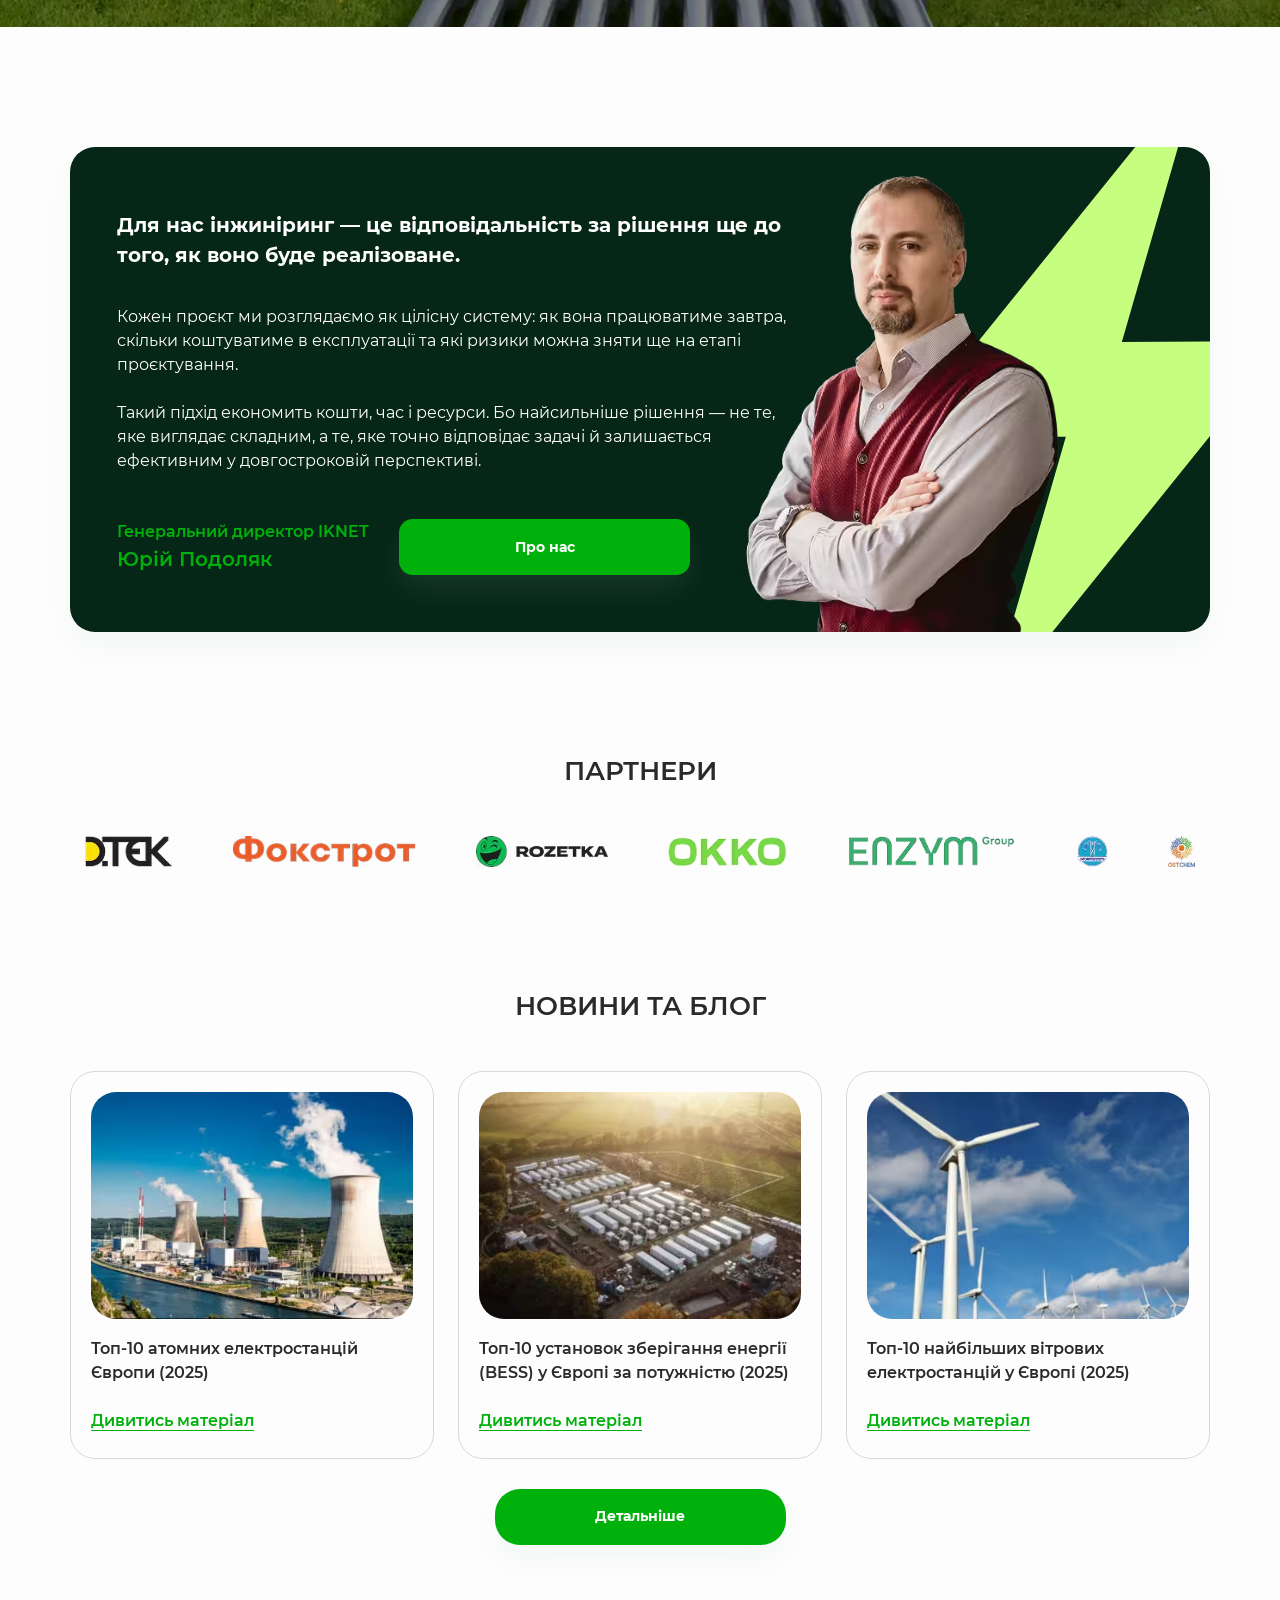
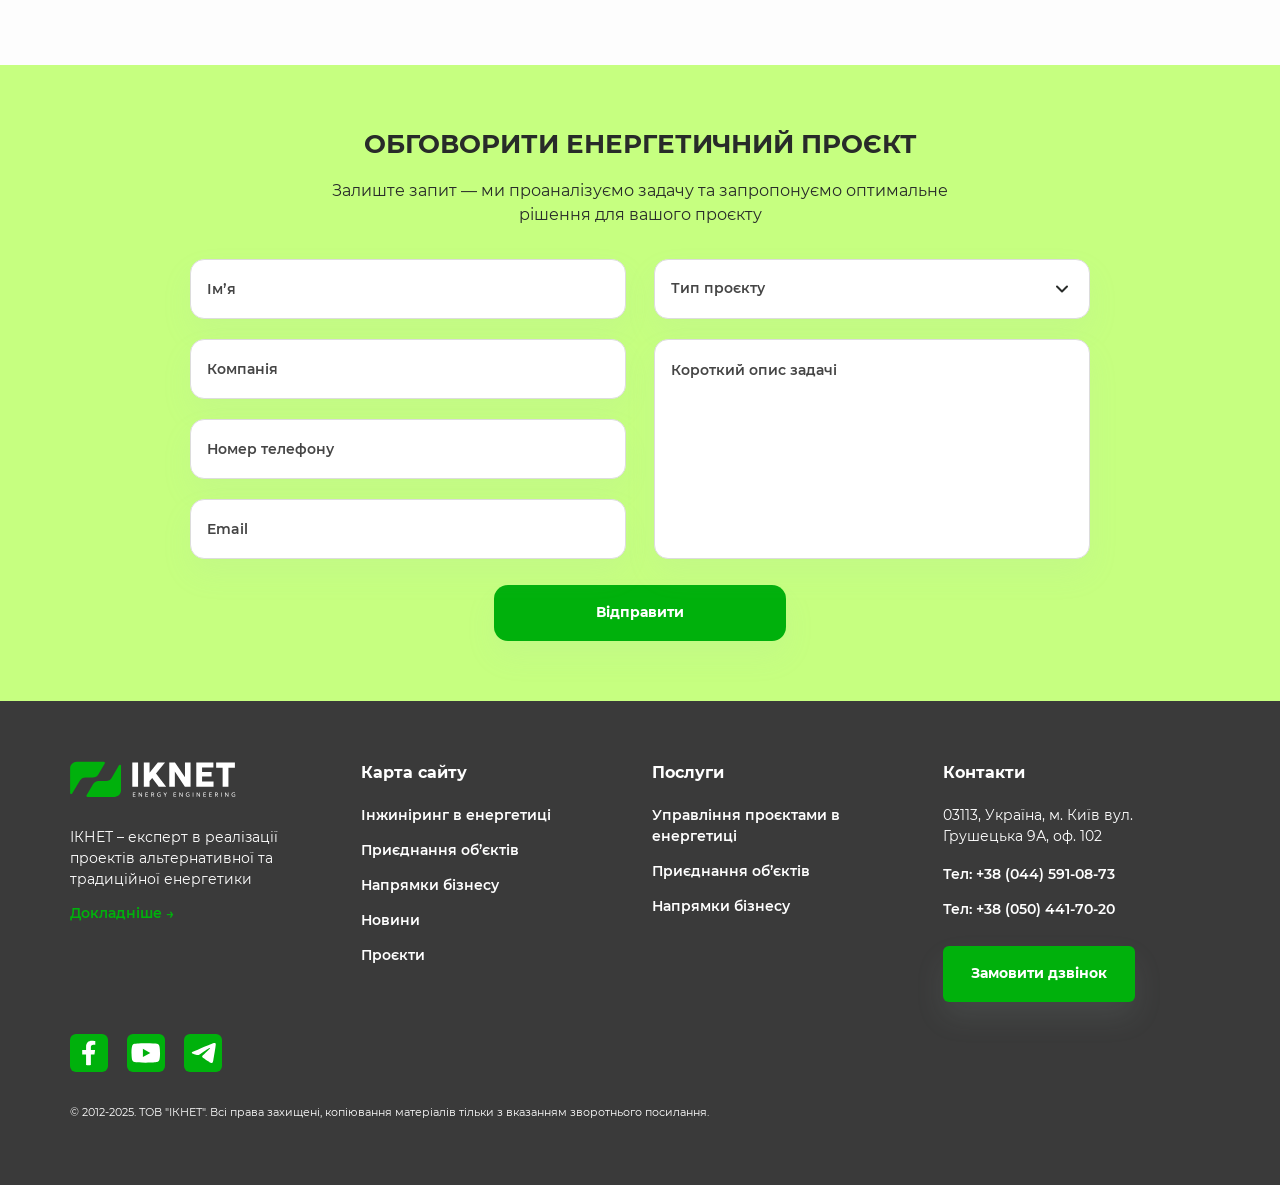
==== commit fee8432b: "Add files via upload" ====
--- a/index.html
+++ b/index.html
@@ -15,7 +15,7 @@
 	<link rel="stylesheet" href="libs/slick-1.5.9/slick/slick.min.css" />
 	<link rel="stylesheet" href="css/fonts.css" />
 	<link rel="stylesheet" href="css/main.css?ver=1.19" />
-	<link rel="stylesheet" href="css/media.css?ver=1.css/main.css?ver=1.19" />
+	<link rel="stylesheet" href="css/media.css?ver=1.css/main.css?ver=1.20" />
 </head>
 <body>
 
@@ -155,74 +155,19 @@
 		</header>
 
 		<section class="hero">
-			<div class="slider-hero">
-				<div>
-					<div class="slider-hero__item slider-hero__item--1">
-						<div class="container">
-							<h2 class="hero__title fadeInUp wow" data-wow-iteration="1" data-wow-delay="0.2s" data-wow-duration="1.3s">iknet — Експерт з реалізації енергетичних проєктів повного циклу</h2>
-							<div class="hero__descr fadeInUp wow" data-wow-iteration="1" data-wow-delay="0.4s" data-wow-duration="1.3s">Від техніко-економічного обґрунтування — до контрольованого введення обʼєкта в експлуатацію.</div>
-							<a href="#sect-consultation" class="btn-main link-scroll fadeInUp wow" data-wow-iteration="1" data-wow-delay="0.8s" data-wow-duration="1.3s">Отримати консультацію</a>
-						</div>
-						<div class="hero__image">
-							<picture>
-								<source srcset="img/slide_hero1.avif" type="image/avif">
-								<source srcset="img/slide_hero1.webp" type="image/webp">
-								<img src="img/slide_hero1.jpg" alt="IKNET — інжинірингова компанія з досвідом понад 14 років у складних енергетичних проєктах." width="709" height="375" loading="lazy" decoding="async">
-							</picture>
-						</div>
-					</div>
-				</div>
-				<div>
-					<div class="slider-hero__item slider-hero__item--2">
-						<div class="container">
-							<h2 class="hero__title fadeInUp wow" data-wow-iteration="1" data-wow-delay="0.2s" data-wow-duration="1.3s">Готуємо енергетичні проєкти з нуля</h2>
-							<div class="hero__descr fadeInUp wow" data-wow-iteration="1" data-wow-delay="0.4s" data-wow-duration="1.3s">Від пошуку земельної ділянки до отримання технічних умов та підготовки об'єкта до будівництва.</div>
-							<a href="#sect-consultation" class="btn-main link-scroll fadeInUp wow" data-wow-iteration="1" data-wow-delay="0.8s" data-wow-duration="1.3s">Отримати консультацію</a>
-						</div>
-						<div class="hero__image">
-							<picture>
-								<source srcset="img/slide_hero2.avif" type="image/avif">
-								<source srcset="img/slide_hero2.webp" type="image/webp">
-								<img src="img/slide_hero2.jpg" alt="IKNET — інжинірингова компанія з досвідом понад 14 років у складних енергетичних проєктах." width="709" height="375" loading="lazy" decoding="async">
-							</picture>
-						</div>
-					</div>
-				</div>
-				<div>
-					<div class="slider-hero__item slider-hero__item--3">
-						<div class="container">
-							<h2 class="hero__title fadeInUp wow" data-wow-iteration="1" data-wow-delay="0.2s" data-wow-duration="1.3s">Оцінюємо технічну та економічну доцільність інвестицій</h2>
-							<div class="hero__descr fadeInUp wow" data-wow-iteration="1" data-wow-delay="0.4s" data-wow-duration="1.3s">Розраховуємо економіку проєкту, аналізуємо ризики та допомагаємо приймати обґрунтовані інвестиційні рішення.</div>
-							<a href="#sect-consultation" class="btn-main link-scroll fadeInUp wow" data-wow-iteration="1" data-wow-delay="0.8s" data-wow-duration="1.3s">Отримати консультацію</a>
-						</div>
-						<div class="hero__image">
-							<picture>
-								<source srcset="img/slide_hero3.avif" type="image/avif">
-								<source srcset="img/slide_hero3.webp" type="image/webp">
-								<img src="img/slide_hero3.jpg" alt="IKNET — інжинірингова компанія з досвідом понад 14 років у складних енергетичних проєктах." width="709" height="375" loading="lazy" decoding="async">
-							</picture>
-						</div>
-					</div>
-				</div>
-				<div>
-					<div class="slider-hero__item slider-hero__item--4">
-						<div class="container">
-							<h2 class="hero__title fadeInUp wow" data-wow-iteration="1" data-wow-delay="0.2s" data-wow-duration="1.3s">Генерація, накопичення та споживання — як єдина система</h2>
-							<div class="hero__descr fadeInUp wow" data-wow-iteration="1" data-wow-delay="0.4s" data-wow-duration="1.3s">Створюємо комплексні енергетичні рішення для бізнесу та інвесторів.</div>
-							<a href="#sect-consultation" class="btn-main link-scroll fadeInUp wow" data-wow-iteration="1" data-wow-delay="0.8s" data-wow-duration="1.3s">Отримати консультацію</a>
-						</div>
-						<div class="hero__image">
-							<picture>
-								<source srcset="img/slide_hero4.avif" type="image/avif">
-								<source srcset="img/slide_hero4.webp" type="image/webp">
-								<img src="img/slide_hero4.jpg" alt="IKNET — інжинірингова компанія з досвідом понад 14 років у складних енергетичних проєктах." width="709" height="375" loading="lazy" decoding="async">
-							</picture>
-						</div>
-					</div>
-				</div>
-			</div>
-			<div class="controls-hero">
-				<div class="container"></div>
+			<div class="hero__content slider-hero__item--1">
+				<div class="container">
+					<h2 class="hero__title fadeInUp wow" data-wow-iteration="1" data-wow-delay="0.2s" data-wow-duration="1.3s">iknet — Експерт з реалізації енергетичних проєктів повного циклу</h2>
+					<div class="hero__descr fadeInUp wow" data-wow-iteration="1" data-wow-delay="0.4s" data-wow-duration="1.3s">Від техніко-економічного обґрунтування — до контрольованого введення обʼєкта в експлуатацію.</div>
+					<a href="#sect-consultation" class="btn-main link-scroll fadeInUp wow" data-wow-iteration="1" data-wow-delay="0.8s" data-wow-duration="1.3s">Отримати консультацію</a>
+				</div>
+				<div class="hero__image">
+					<picture>
+						<source srcset="img/slide_hero1.avif" type="image/avif">
+						<source srcset="img/slide_hero1.webp" type="image/webp">
+						<img src="img/slide_hero1.jpg" alt="IKNET — інжинірингова компанія з досвідом понад 14 років у складних енергетичних проєктах." width="709" height="375" loading="lazy" decoding="async">
+					</picture>
+				</div>
 			</div>
 		</section>
 
@@ -1303,6 +1248,6 @@
 	<script src="libs/animate/wow.min.js" defer></script>
 	<script src="libs/mask/jquery.maskedinput.min.js" defer></script>
 	<script src="libs/jquery-spincrement/jquery.spincrement.min.js" defer></script>
-	<script src="js/common.js?ver=1.css/main.css?ver=1.19" defer></script>
+	<script src="js/common.js?ver=1.css/main.css?ver=1.20" defer></script>
 </body>
 </html>
--- a/css/main.css
+++ b/css/main.css
@@ -2198,6 +2198,7 @@
 	z-index: 1;
 	position: relative;
 }
+.hero__content,
 .slider-hero__item {
 	padding-top: 195px;
 	min-height: 800px;
--- a/css/media.css
+++ b/css/media.css
@@ -589,6 +589,7 @@
         margin-bottom: 30px;
         max-width: 645px;
     }
+    .hero__content,
     .slider-hero__item {
         padding-top: 175px;
         min-height: 715px;
@@ -1022,6 +1023,7 @@
         margin-bottom: 27px;
         max-width: 605px;
     }
+    .hero__content,
     .slider-hero__item {
         padding-top: 143px;
         min-height: 625px;
@@ -2078,6 +2080,7 @@
         text-align: center;
         max-width: 100%;
     }
+    .hero__content,
     .slider-hero__item {
         padding-top: 85px;
         min-height: 560px;
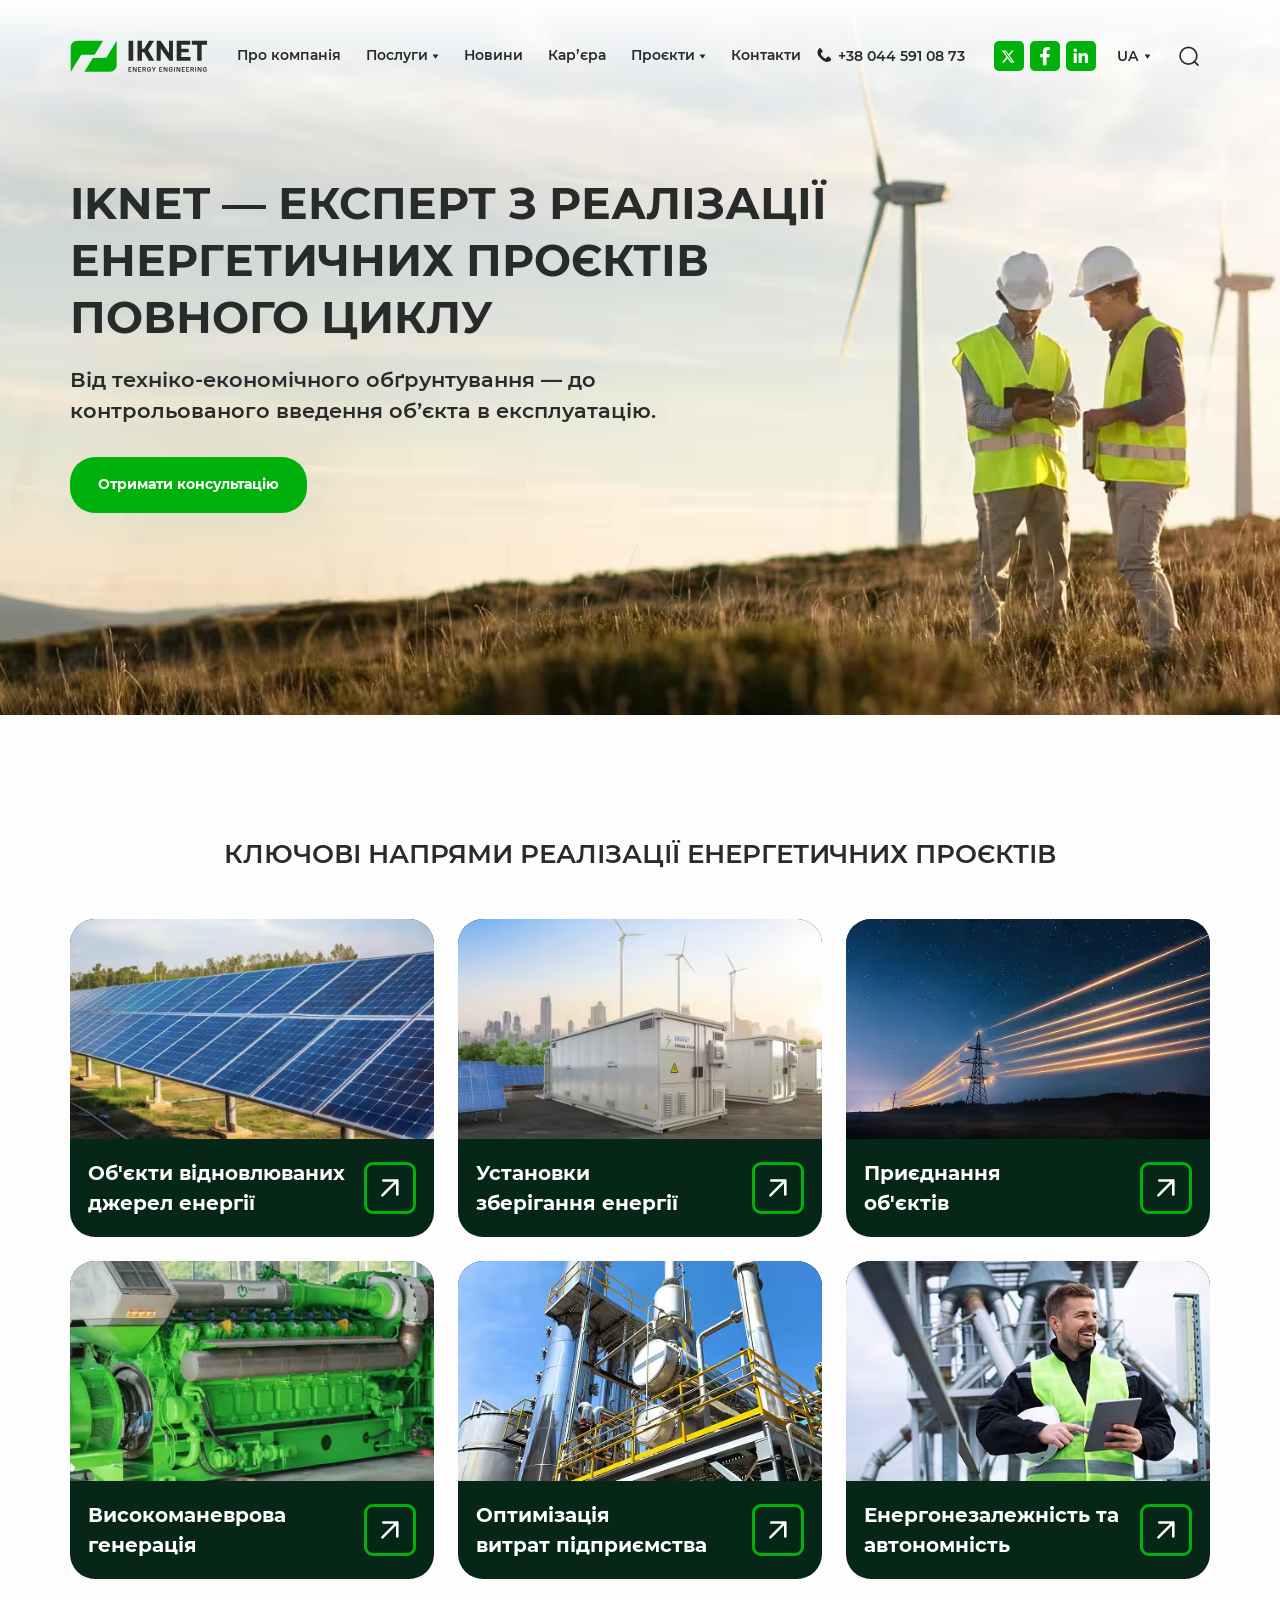
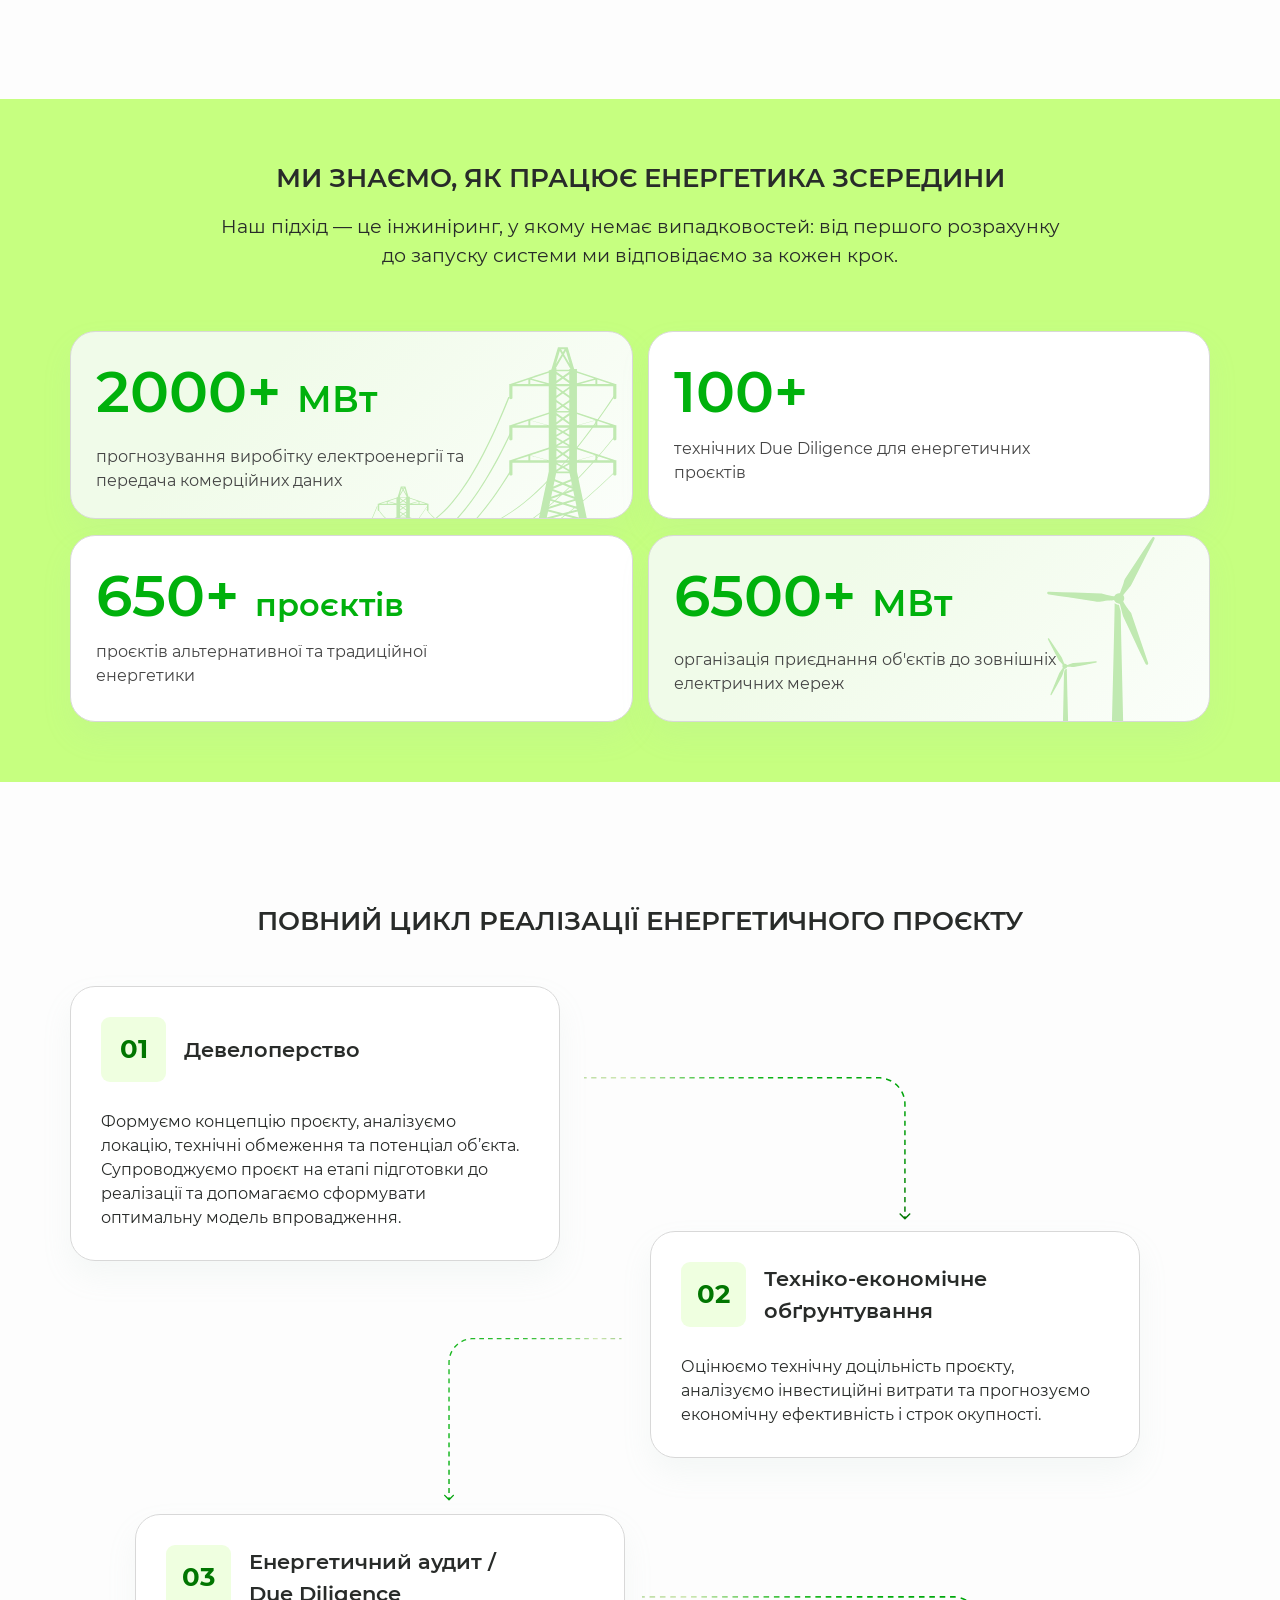
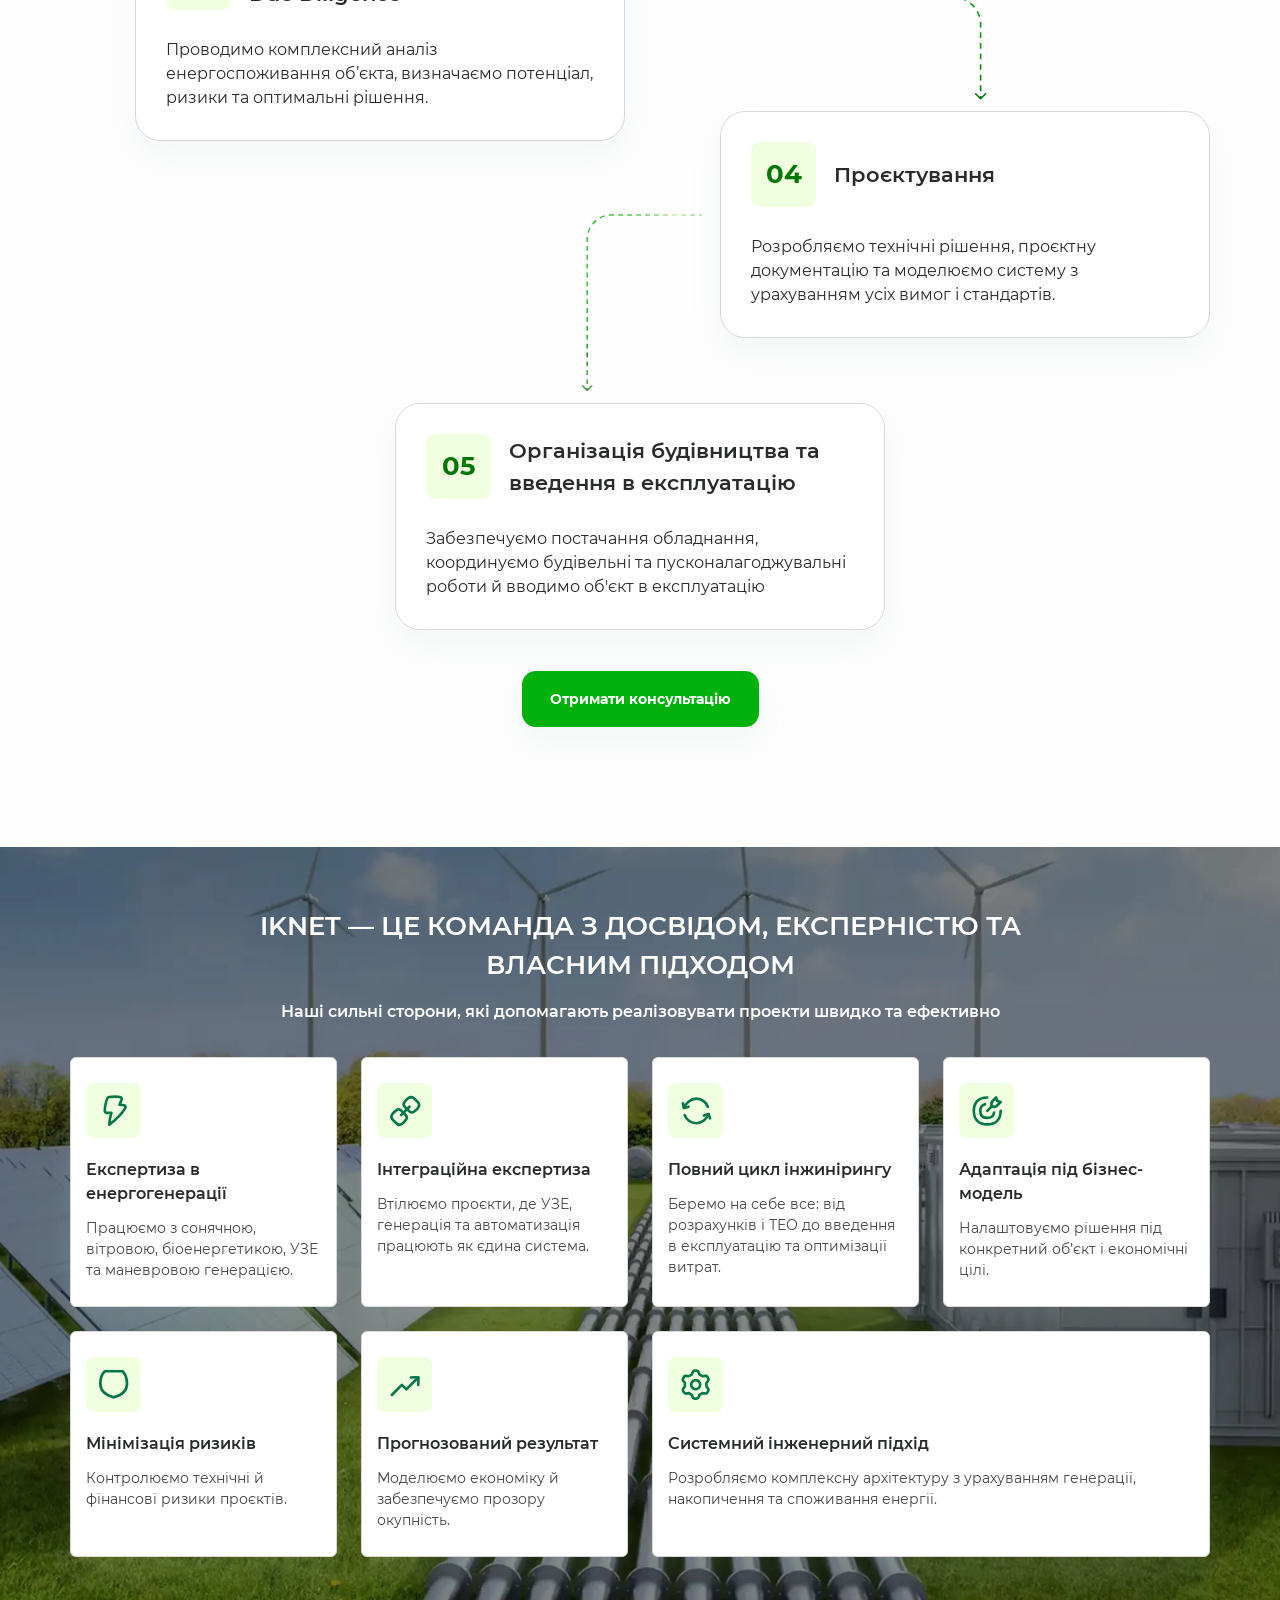
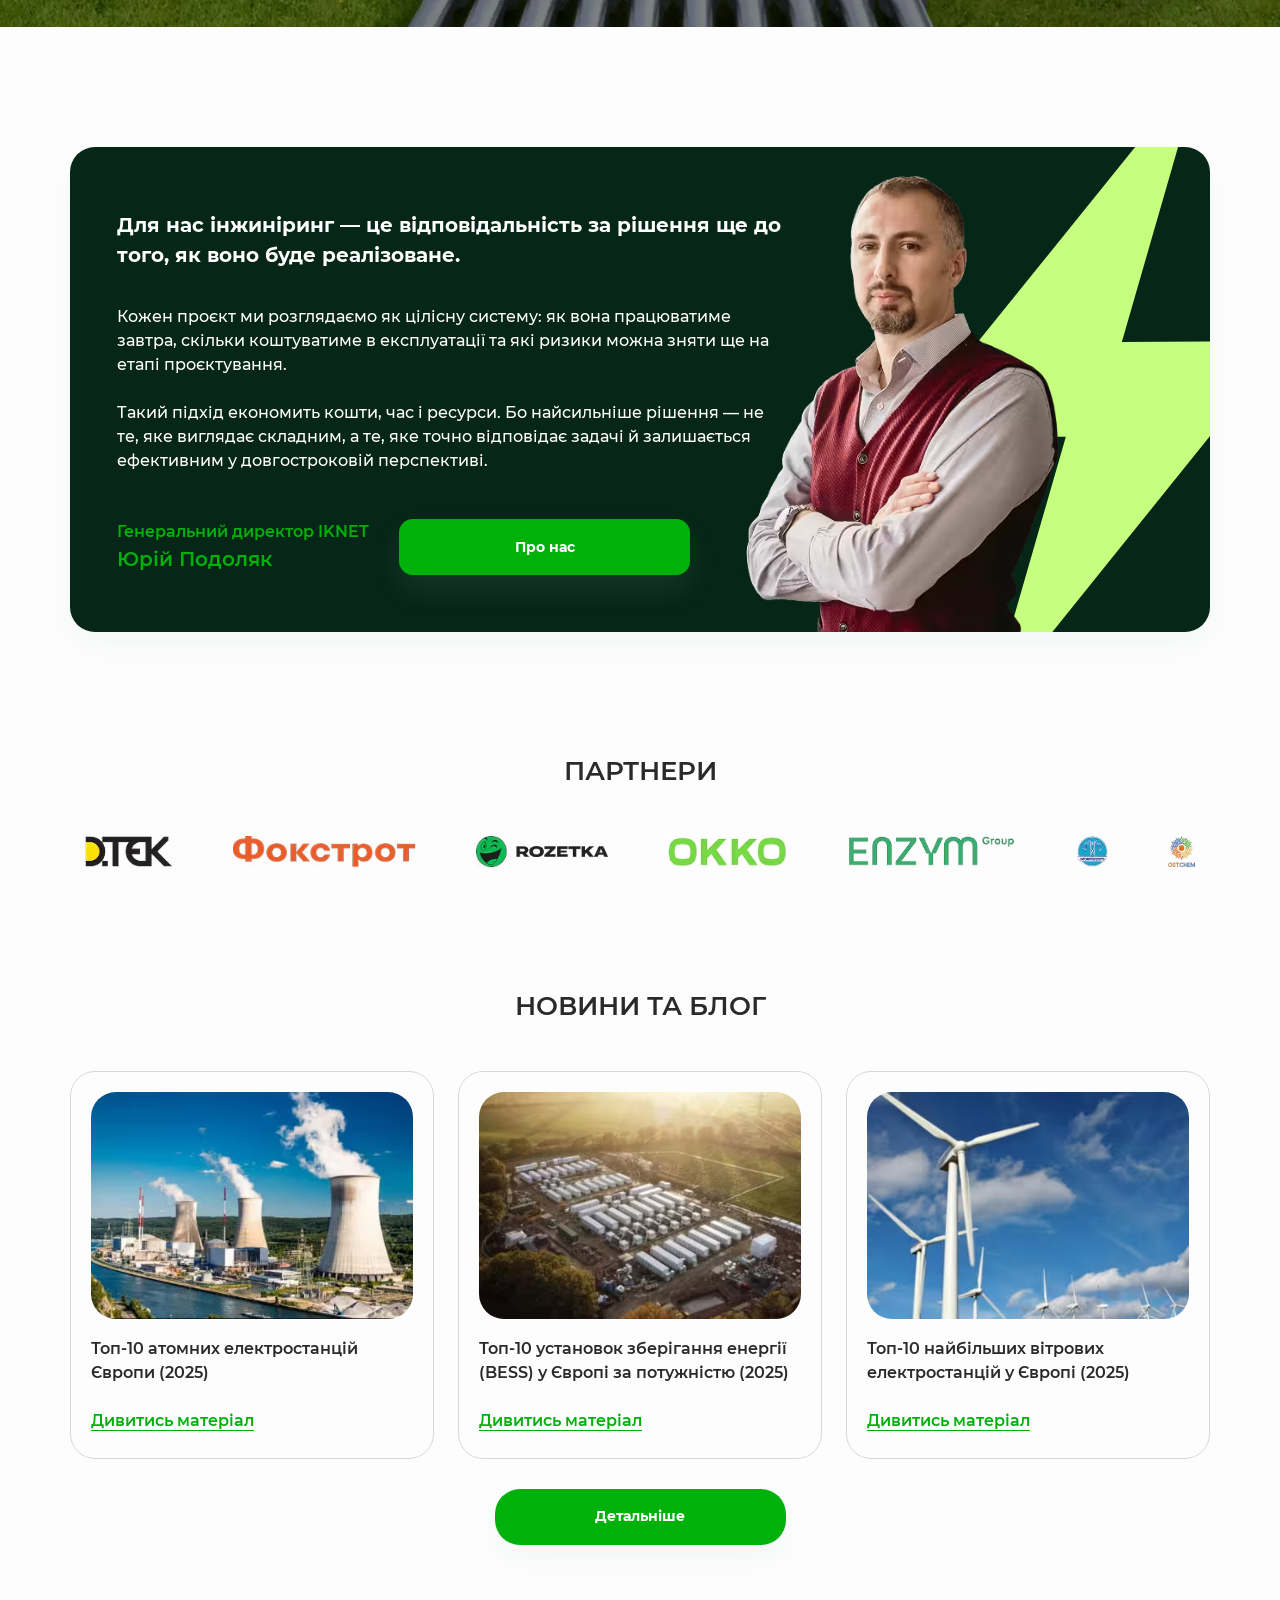
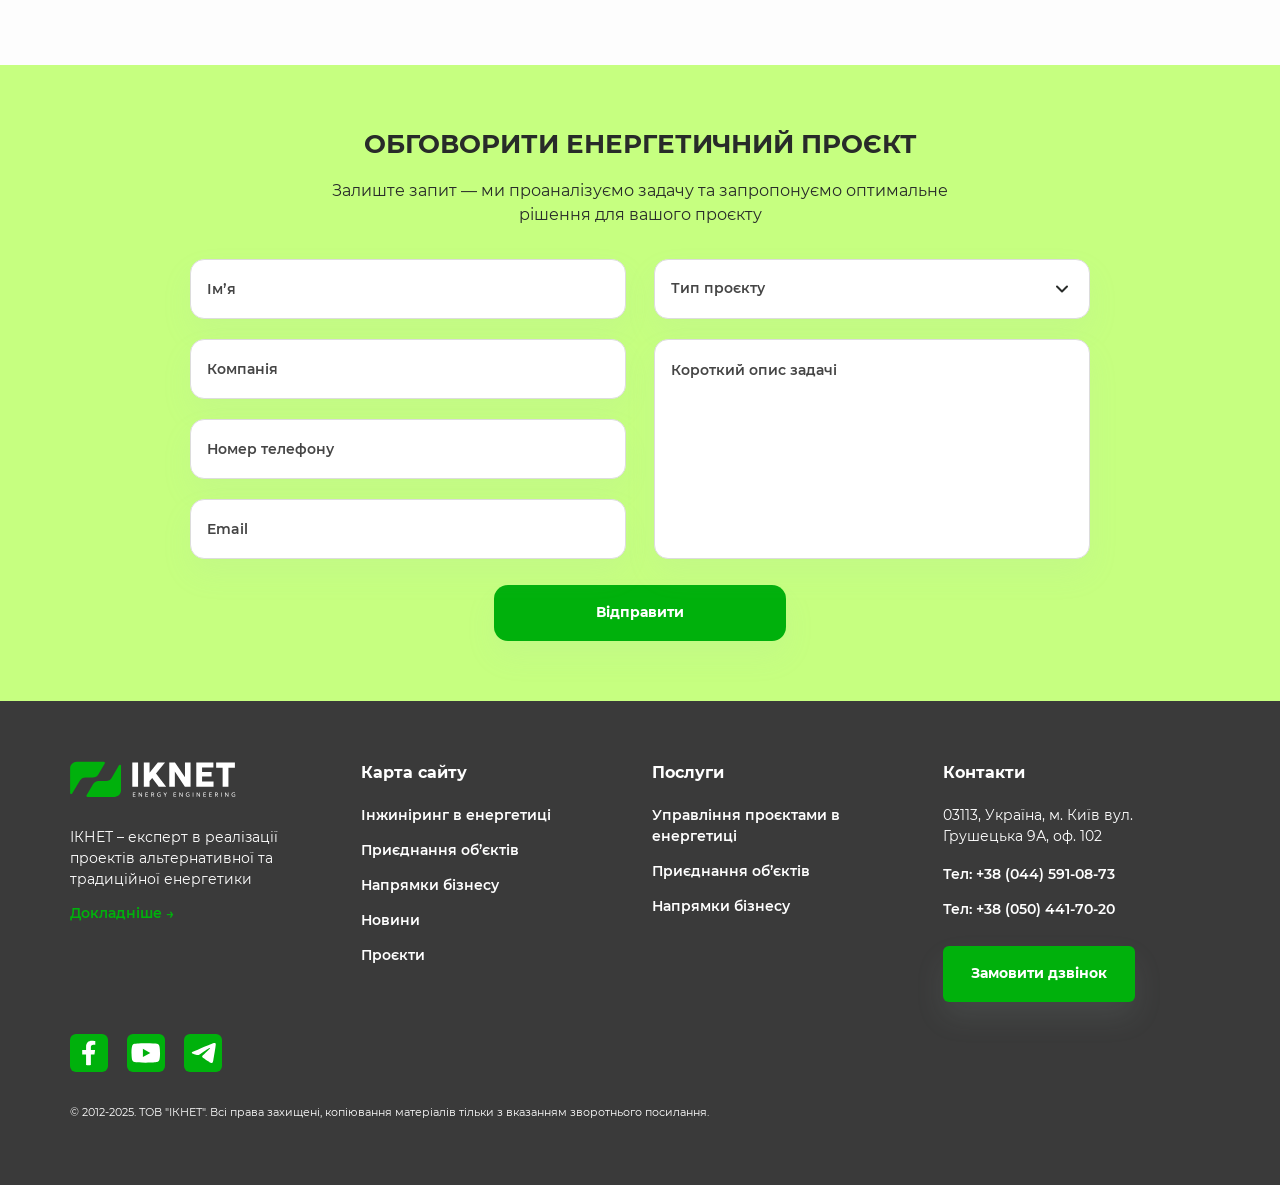
==== commit bc3e27f9: "Add files via upload" ====
--- a/index.html
+++ b/index.html
@@ -13,9 +13,9 @@
 	<meta name="format-detection" content="telephone=no" />
 	<link rel="shortcut icon" href="favicon.png" />
 	<link rel="stylesheet" href="libs/slick-1.5.9/slick/slick.min.css" />
-	<link rel="stylesheet" href="css/fonts.css" />
-	<link rel="stylesheet" href="css/main.css?ver=1.19" />
-	<link rel="stylesheet" href="css/media.css?ver=1.css/main.css?ver=1.20" />
+	<link rel="stylesheet" href="css/fonts.css?ver=1.22" />
+	<link rel="stylesheet" href="css/main.css?ver=1.22" />
+	<link rel="stylesheet" href="css/media.css?ver=1.22" />
 </head>
 <body>
 
@@ -1248,6 +1248,6 @@
 	<script src="libs/animate/wow.min.js" defer></script>
 	<script src="libs/mask/jquery.maskedinput.min.js" defer></script>
 	<script src="libs/jquery-spincrement/jquery.spincrement.min.js" defer></script>
-	<script src="js/common.js?ver=1.css/main.css?ver=1.20" defer></script>
+	<script src="js/common.js?ver=1.22" defer></script>
 </body>
 </html>
--- a/css/fonts.css
+++ b/css/fonts.css
@@ -5,6 +5,16 @@
 	font-style: normal;
 	src: url("../fonts/Montserrat-Regular.woff2") format("woff2"),
 		url("../fonts/Montserrat-Regular.woff") format("woff");
+	font-display: swap;
+}
+
+/** Montserrat Medium **/
+@font-face {
+	font-family: "Montserrat";
+	font-weight: 500;
+	font-style: normal;
+	src: url("../fonts/Montserrat-Medium.woff2") format("woff2"),
+		url("../fonts/Montserrat-Medium.woff") format("woff");
 	font-display: swap;
 }
 
--- a/css/main.css
+++ b/css/main.css
@@ -2741,4 +2741,606 @@
 	width: 100%;
 	height: 100%;
 	background: rgba(0, 0, 0, 0.1);
+}
+
+/*optinizing*/
+.hero-optimizing {
+	padding-top: 111px;
+	padding-bottom: 50px;
+	color: #282B29;
+	overflow: hidden;
+}
+.hero-optimizing__title {
+	font-size: 40px;
+	margin-bottom: 20px;
+	margin-top: 0;
+line-height: 130%;
+text-transform: uppercase;
+font-weight: 700;
+}
+.hero-optimizing__text {
+	font-size: 20px;
+	max-width: 786px;
+line-height: 150%;
+font-weight: 500;
+}
+.hero-optimizing__text p {
+	margin-bottom: 20px;
+}
+.hero-optimizing__descr {
+	font-size: 22px;
+	max-width: 740px;
+line-height: 150%;
+font-weight: 600;
+color: #000;
+}
+.hero-optimizing .btn-main {
+	margin-top: 40px;
+}
+.hero-optimizing__wrapper {
+	display: grid;
+	align-items: center;
+	grid-template-columns: 1.9fr 1fr;
+}
+.hero-optimizing__image {
+    margin-right: -500px;
+    left: -245px;
+    position: relative;
+}
+.item-optimizing {
+width: 267px;
+height: 168px;
+padding: 18px 22px;
+	border-radius: 12px;
+	position: absolute;
+	z-index: 2;
+background: rgba(255, 255, 255, 0.8);
+box-shadow: 0px 15px 43.8px rgba(28, 103, 28, 0.1);
+}
+.item-optimizing--1 {
+	left: 244px;
+	top: 62px;
+}
+.item-optimizing--2 {
+	right: 100px;
+	top: 191px;
+}
+.item-optimizing--3 {
+	left: 172px;
+	bottom: 122px;
+}
+.item-optimizing__head {
+	gap: 12px;
+	margin-bottom: 8px;
+	display: flex;
+	align-items: flex-start;
+	justify-content: space-between;
+}
+.item-optimizing__title {
+	font-size: 14px;
+line-height: 150%;
+font-weight: 600;
+color: #062617;
+}
+.item-optimizing__value {
+	font-size: 29px;
+	gap: 6px;
+line-height: 150%;
+font-weight: 700;
+color: #00B10C;
+display: flex;
+align-items: center;
+}
+.item-optimizing__icon {
+	width: 61px;
+height: 61px;
+border-radius: 8px;
+background: #EFFFE0;
+	display: flex;
+	align-items: center;
+	justify-content: center;
+	flex: none;
+}
+.item-optimizing--3 .item-optimizing__title {
+	font-size: 16px;
+line-height: 150%;
+}
+.item-optimizing--3 .item-optimizing__value {
+font-size: 43px;
+line-height: 90%;
+}
+.item-optimizing--3 .item-optimizing__head {
+	margin-bottom: 18px;
+}
+.item-optimizing--1 .item-optimizing__title {
+	font-size: 11px;
+}
+.item-optimizing--1 .item-optimizing__image {
+	margin: 0 -22px;
+}
+.hero-optimizing__bottom {
+	padding: 20px 30px;
+	gap: 62px;
+	border-radius: 20px;
+	box-shadow: 0 15px 30px 0 rgba(171, 201, 190, 0.1);
+background: #fff;
+border: 1px solid #D8D8D8;
+display: grid;
+grid-template-columns: repeat(3, 1fr);
+}
+.unit-optimizing {
+	gap: 24px;
+	font-size: 18px;
+line-height: 150%;
+font-weight: 600;
+color: #282B29;
+	display: flex;
+	align-items: center;
+	position: relative;
+}
+.unit-optimizing::after {
+	position: absolute;
+	display: block;
+	content: " ";
+	top: 5px;
+	bottom: 5px;
+	width: 2px;
+	right: -30px;
+	background: #d9d9d9;
+}
+.unit-optimizing:nth-child(3n):after {
+	display: none;
+}
+.unit-optimizing p {
+	margin: 0;
+	padding: 0;
+	font-size: inherit;
+}
+.unit-optimizing__icon {
+	width: 50px;
+height: 50px;
+border-radius: 7px;
+background: #EFFFE0;
+	display: flex;
+	align-items: center;
+	justify-content: center;
+	flex: none;
+}
+.unit-optimizing__icon img {
+	max-width: 100%;
+	max-height: 100%;
+}
+.optimizing-graphics .descr-section,
+.voltage-classes .descr-section,
+.reduction-consumption .descr-section {
+	font-size: 19px;
+	max-width: 956px;
+	margin-left: auto;
+	margin-right: auto;
+	font-weight: 400;
+}
+.item-info {
+	border-radius: 27px;
+	font-size: 20px;
+line-height: 150%;
+	background: #062617;
+	color: #fff;
+	position: relative;
+	z-index: 1;
+}
+.item-info__content {
+	padding: 30px 28px;
+	padding-top: 0;
+	position: relative;
+	z-index: 2;
+}
+.item-info__image {
+	height: 259px;
+	width: 100%;
+	display: block;
+	position: relative;
+}
+.item-info__image img {
+	width: 100%;
+	height: 100%;
+	object-fit: cover;
+	border-radius: 25px 25px 0 0;
+}
+.item-info__image::after {
+	position: absolute;
+	display: block;
+	content: " ";
+	height: 163px;
+	bottom: -45px;
+	left: 0;
+	width: 100%;
+	background: linear-gradient(180deg, rgba(6, 38, 23, 0) 0%, #062617 63.46%);
+}
+.item-info__title {
+font-size: 24px;
+line-height: 150%;
+font-weight: 600;
+color: #fff;
+margin-bottom: 16px;
+}
+.item-info p {
+	margin: 0;
+	font-size: inherit;
+}
+.reduction-consumption {
+	padding-bottom: 150px;
+}
+.how-we-work {
+	padding: 70px 0;
+	background: #C6FF80;
+}
+.how-we-work .head-section {
+	padding-top: 0;
+}
+.how-we-work .item-cycle {
+	font-size: 20px;
+	padding: 62px 30px;
+	line-height: 150%;
+	max-width: initial;
+}
+.how-we-work .item-cycle__head {
+    margin-bottom: 16px;
+    gap: 16px;
+}
+.voltage-classes {
+	padding: 150px 0;
+}
+.voltage-classes .head-section {
+	padding-top: 0;
+}
+.voltage-classes .descr-section {
+	max-width: 795px;
+}
+.voltage-classes__wrapper {
+	gap: 30px;
+	display: grid;
+	grid-template-columns: repeat(2, 1fr);
+}
+.voltage-classes__item {
+	padding: 52px 38px;
+	min-height: 252px;
+	margin-bottom: 30px;
+	font-size: 20px;
+line-height: 150%;
+font-weight: 500;
+	box-shadow: 0 15px 30px 0 rgba(171, 201, 190, 0.1);
+background: linear-gradient(114.22deg, #f0fbe9 31.5%, #fbfefa 100%);
+border: 1px solid #D8D8D8;
+border-radius: 25px;
+}
+.voltage-classes__title {
+	font-size: 40px;
+	margin-bottom: 35px;
+line-height: 120%;
+font-weight: 600;
+color: #00B10C;
+}
+.voltage-classes__details ul,
+.voltage-classes ul {
+	padding: 0;
+	margin: 0;
+	list-style-type: disc;
+	padding-left: 20px;
+}
+.voltage-classes__details ul li::marker,
+.voltage-classes ul li::marker {
+	font-size: 70%;
+}
+.voltage-classes__details ul li,
+.voltage-classes ul li {
+	margin: 0;
+}
+.voltage-classes__info {
+	font-size: 19px;
+line-height: 150%;
+color: #000;
+}
+.voltage-classes__info p {
+	margin-top: 0;
+	margin-bottom: 20px;
+}
+.voltage-classes__details {
+	padding: 17px 20px;
+	max-width: 621px;
+	margin-bottom: 20px;
+	border-radius: 20px;
+	background: #EFFFE0;
+	border: 1px solid #D8D8D8;
+}
+.optimizing-graphics {
+	padding-bottom: 90px;
+	background: #EFFFE0;
+}
+.optimizing-graphics .descr-section {
+	max-width: 869px;
+}
+.title-table {
+	margin-bottom: 20px;
+	font-weight: 700;
+line-height: 150%;
+text-align: center;
+color: #282B29;
+}
+.table-graphics {
+	border-radius: 20px;
+}
+.table-graphics table {
+	border-radius: 20px;
+	width: 100%;
+	border-spacing: 0;
+	    border-collapse: collapse;
+		overflow: hidden;
+}
+.table-graphics th,
+.table-graphics tbody td {
+	font-size: 12px;
+	padding: 9px;
+line-height: 150%;
+border: 1px solid #d5d5d5;
+	background: #fff;
+	text-align: center;
+font-weight: 500;
+color: #282B29;
+}
+.table-graphics tbody tr:nth-child(even) th,
+.table-graphics tbody tr:nth-child(even) td {
+	background: #f5f5f5;
+}
+.table-graphics tbody th {
+	font-weight: 600;
+	position: sticky;
+	top: 0;
+	left: 0;
+}
+.table-graphics thead th:first-child {
+		position: sticky;
+	top: 0;
+	left: 0;
+}
+.table-graphics thead th {
+border: 1px solid #a4c9a4;
+background: #00B10C;
+color: #fff;
+font-weight: 600;
+}
+.table-graphics table tr td.td-light {
+	background: #EFFFE0;
+}
+.table-graphics table tr td.td-accent {
+	background: #C6FF80;
+}
+.optimizing-graphics__wrapper {
+	gap: 30px;
+	margin-top: 40px;
+	display: grid;
+	grid-template-columns: repeat(2, 1fr);
+}
+.box-graphics {
+	padding: 50px 35px;
+	border-radius: 25px;
+	border: 1px solid #D8D8D8;
+	background: #fff;
+	box-shadow: 0 15px 30px 0 rgba(171, 201, 190, 0.1);
+}
+.box-graphics__icons {
+	display: flex;
+	align-items: center;
+	justify-content: space-between;
+}
+.bars-graphics {
+	height: 39px;
+	margin-top: 37px;
+	position: relative;
+	width: 100%;
+}
+.bars-graphics__light,
+.bars-graphics__primary,
+.bars-graphics__main {
+	width: 100%;
+	height: 100%;
+	top: 0;
+	left: 0;
+	background: #e2e2e2;
+	border-radius: 10px;
+	position: absolute;
+}
+.bars-graphics__light {
+	top: -14px;
+	background: #f6f6f6;
+}
+.bars-graphics__primary {
+	left: 178px;
+	right: 121px;
+	width: auto;
+	background: #00B10C;
+}
+.box-graphics__item {
+	padding-left: 54px;
+	margin-bottom: 24px;
+	color: #282B29;
+	position: relative;
+}
+.box-graphics__item:last-child {
+	margin-bottom: 0;
+}
+.box-graphics__title {
+	font-size: 24px;
+	margin-bottom: 13px;
+line-height: 150%;
+font-weight: 600;
+}
+.box-graphics__descr {
+	font-size: 22px;
+line-height: 150%;
+color: #454545;
+font-weight: 500;
+}
+.box-graphics__dot {
+	width: 28px;
+	height: 28px;
+	top: 0;
+	left: 0;
+	border-radius: 50%;
+	background: #f6f6f6;
+	border: 1px solid #dedede;
+	position: absolute;
+}
+.box-graphics__dot--primary {
+	border: none;
+	background: #00B10C;
+}
+.box-graphics__dot--main {
+	border-color: #D8D8D8;
+	background: #E2E2E2;
+}
+.bars-graphics__time {
+	margin-top: 18px;
+	margin-bottom: 52px;
+	font-size: 18px;
+	line-height: 150%;
+	display: flex;
+	align-items: center;
+	justify-content: space-between;
+}
+.box-graphics__image img {
+	max-width: 100%;
+	height: auto;
+	margin: 0 auto;
+}
+.box-graphics--image {
+	margin: 0;
+	display: flex;
+	align-items: center;
+	justify-content: center;
+}
+.optimizing-graphics__descr {
+	font-size: 19px;
+	max-width: 867px;
+line-height: 150%;
+font-weight: 600;
+color: #454545;
+	text-align: center;
+	margin: 0 auto;
+	margin-top: 73px;
+}
+.grid-four {
+	gap: 18px;
+	display: grid;
+	grid-template-columns: repeat(4, 1fr);
+}
+.box-main {
+	padding: 30px 19px;
+	font-size: 16px;
+	border-radius: 6px;
+	line-height: 150%;
+	color: #282B29;
+	box-shadow: 0 15px 30px 0 rgba(171, 201, 190, 0.1);
+	background: #fff;
+	border: 1px solid #D8D8D8;
+}
+.box-main__head {
+	margin-bottom: 20px;
+	gap: 20px;
+	display: flex;
+	align-items: center;
+}
+.box-main__icon {
+	width: 46px;
+	height: 46px;
+	border-radius: 6px;
+	background: #EFFFE0;
+	display: flex;
+	align-items: center;
+	justify-content: center;
+	flex: none;
+}
+.box-main__icon img {
+	max-width: 100%;
+	max-height: 100%;
+}
+.box-main__title,
+.box-main p {
+	font-size: inherit;
+line-height: inherit;
+color: inherit;
+margin: 0;
+}
+.box-main__title {
+font-weight: 600;
+}
+.client-receives .head-section {
+	padding-bottom: 40px;
+	padding-top: 0;
+}
+.client-receives {
+	padding-top: 120px;
+	padding-bottom: 150px;
+}
+.cta-main {
+	min-height: 598px;
+	position: relative;
+	background: #C6FF80;
+	color: #282B29;
+}
+.cta-main__content {
+	max-width: 640px;
+	padding-top: 109px;
+}
+.cta-main .title-section {
+	margin-bottom: 20px;
+	font-weight: 700;
+}
+.cta-main__descr {
+	font-size: 18px;
+	margin-bottom: 40px;
+	line-height: 150%;
+	color: #282B29;
+}
+.hero-optimizing .btn-main,
+.cta-main .btn-main {
+	border-radius: 14px;
+}
+.cta-main__image {
+	width: 50%;
+	height: 100%;
+	top: 0;
+	right: 0;
+	position: absolute;
+}
+.cta-main__image img {
+	width: 100%;
+	height: 100%;
+	object-fit: cover;
+}
+.cta-main + .footer .animation {
+	background-color: transparent;
+	margin: 0;
+	margin-bottom: 68px;
+}
+.cta-main + .footer {
+	margin-top: -81px;
+	background-color: transparent;
+}
+.cta-main + .footer::before {
+	position: absolute;
+	display: block;
+	content: " ";
+	top: 80px;
+	left: 0;
+	width: 100%;
+	bottom: 0;
+	z-index: -1;
+	background: #3a3a3a;
+}
+.box-graphics__scale img {
+	width: 100%;
+	height: auto;
+}
+.box-graphics__scale {
+	margin-bottom: 52px;
 }
--- a/css/media.css
+++ b/css/media.css
@@ -666,7 +666,237 @@
     .partners__items-unit {
         padding: 0 15px;
     }
-}
+
+    /*optinizing*/
+    .hero-optimizing__title {
+    font-size: 29px;
+    margin-bottom: 16px;
+    }
+    .hero-optimizing__text {
+        font-size: 15px;
+        max-width: 578px;
+    }
+    .hero-optimizing__descr {
+    font-size: 16px;
+    max-width: 556px;
+    }
+     .hero-optimizing__image picture img,
+    .hero-optimizing__image > img {
+        width: 900px;
+        height: auto;
+    }
+    .hero-optimizing__wrapper {
+    grid-template-columns: 1.6fr 1fr;
+}
+.item-optimizing {
+    width: 230px;
+    height: 140px;
+    padding: 12px 16px;
+}
+.item-optimizing--1 .item-optimizing__image {
+    margin: 0 -16px;
+}
+.item-optimizing--1 .item-optimizing__image img {
+    max-width: 100%;
+    height: auto;
+}
+.item-optimizing--1 .item-optimizing__title {
+    font-size: 10px;
+}
+.hero-optimizing__image {
+    margin-right: -426px;
+    left: -258px;
+}
+.item-optimizing--1 {
+    left: 225px;
+    top: 48px;
+}
+.item-optimizing--2 {
+    right: 140px;
+    top: 166px;
+}
+.item-optimizing--3 {
+    left: 135px;
+    bottom: 70px;
+}
+.item-optimizing__icon {
+    width: 55px;
+    height: 55px;
+}
+.item-optimizing__icon img {
+    width: 28px;
+    height: auto;
+}
+.item-optimizing--3 .item-optimizing__title {
+    font-size: 14px;
+}
+.item-optimizing--3 .item-optimizing__value {
+    font-size: 38px;
+}
+.item-optimizing__image img {
+    max-width: 100%;
+    height: auto;
+}
+    .item-optimizing--2 .item-optimizing__image img {
+        max-width: 220px;
+    }
+    .item-optimizing__title {
+    font-size: 13px;
+    }
+    .item-optimizing__value img {
+        max-width: 22px;
+        height: auto;
+    }
+    .item-optimizing__value {
+    font-size: 26px;
+    }
+    .hero-optimizing .btn-main {
+    margin-top: 29px;
+}
+.unit-optimizing {
+    gap: 16px;
+    font-size: 15px;
+}
+.unit-optimizing__icon {
+    width: 46px;
+    height: 46px;
+}
+.unit-optimizing__icon img {
+    width: 24px;
+    height: auto;
+}
+.hero-optimizing__bottom {
+    padding: 16px 22px;
+    gap: 26px;
+}
+.unit-optimizing::after {
+    right: -13px;
+}
+.optimizing-graphics .descr-section, .voltage-classes .descr-section, .reduction-consumption .descr-section {
+    font-size: 16px;
+    max-width: 798px;
+}
+.item-info__image {
+    height: 213px;
+}
+.item-info__content {
+    padding: 26px 18px;
+    padding-top: 0;
+}
+.item-info__title {
+    font-size: 20px;
+}
+.item-info {
+    font-size: 16px;
+}
+.reduction-consumption {
+    padding-bottom: 120px;
+}
+.how-we-work .item-cycle {
+    font-size: 17px;
+    padding: 45px 20px;
+}
+.how-we-work .item-cycle__head {
+    margin-bottom: 13px;
+    gap: 13px;
+}
+.how-we-work .item-cycle__title {
+    font-size: 19px;
+}
+.voltage-classes {
+    padding: 120px 0;
+}
+.voltage-classes .descr-section {
+    max-width: 668px;
+}
+.voltage-classes__title {
+    font-size: 35px;
+    margin-bottom: 27px;
+}
+.voltage-classes__item {
+    padding: 36px 29px;
+    min-height: 221px;
+    margin-bottom: 25px;
+    font-size: 17px;
+}
+.voltage-classes__info {
+    font-size: 16px;
+}
+.optimizing-graphics .descr-section {
+    max-width: 730px;
+}
+.table-graphics th, .table-graphics tbody td {
+    font-size: 10px;
+    padding: 6px;
+}
+.optimizing-graphics__wrapper {
+    gap: 20px;
+    margin-top: 30px;
+}
+.bars-graphics__time {
+    margin-top: 15px;
+    margin-bottom: 34px;
+    font-size: 15px;
+}
+.bars-graphics {
+    height: 33px;
+    margin-top: 32px;
+}
+.box-graphics__icons img {
+    width: 35px;
+    height: auto;
+}
+.box-graphics__item {
+    padding-left: 44px;
+    margin-bottom: 18px;
+}
+.box-graphics__title {
+    font-size: 20px;
+    margin-bottom: 8px;
+}
+.box-graphics__descr {
+    font-size: 18px;    
+}
+.box-graphics__dot {
+    width: 25px;
+    height: 25px;
+}
+.optimizing-graphics__descr {
+    font-size: 17px;
+    max-width: 803px;
+    margin-top: 44px;
+}
+.optimizing-graphics {
+    padding-bottom: 70px;
+}
+.client-receives {
+    padding-top: 90px;
+    padding-bottom: 120px;
+}
+.box-main {
+    padding: 25px 16px;
+    font-size: 14px;
+}
+.box-main__head {
+    margin-bottom: 15px;
+    gap: 15px;
+}
+.cta-main__descr {
+    font-size: 16px;
+    margin-bottom: 35px;
+}
+.cta-main__content {
+    max-width: 525px;
+    padding-top: 76px;
+}
+.cta-main {
+    min-height: 510px;
+}
+.box-graphics__scale {
+    margin-bottom: 30px;
+}
+}
+
 
 
 /* Large Devices, Wide Screens */
@@ -1142,7 +1372,144 @@
     .consultation__form--main {
         max-width: 855px;
     }
-}
+
+    /*optinizing*/
+        .hero-optimizing__image picture img, .hero-optimizing__image > img {
+        width: 750px;
+        }
+            .hero-optimizing__image {
+        margin-right: -375px;
+        left: -188px;
+    }
+        .hero-optimizing__title {
+        font-size: 23px;
+        margin-bottom: 15px;
+    }
+        .hero-optimizing__text {
+        font-size: 13px;
+        }
+            .hero-optimizing__descr {
+        font-size: 14px;
+            }
+                .item-optimizing {
+        width: 213px;
+        height: 124px;
+        padding: 10px 11px;
+    }
+        .item-optimizing--1 .item-optimizing__image {
+        margin: 0 -10px;
+    }
+        .item-optimizing__title {
+        font-size: 12px;
+    }
+        .item-optimizing__icon {
+        width: 50px;
+        height: 50px;
+    }
+        .item-optimizing__value {
+        font-size: 22px;
+    }
+        .item-optimizing--2 .item-optimizing__image img {
+        max-width: 206px;
+    }
+        .item-optimizing--3 .item-optimizing__value {
+        font-size: 35px;
+    }
+        .item-optimizing--3 .item-optimizing__title {
+        font-size: 13px;
+    }
+    .grid-main {
+    gap: 18px;
+    }
+        .item-info__title {
+        font-size: 18px;
+    }
+        .item-info__content {
+        padding: 20px 14px;
+        padding-top: 0;
+    }
+        .item-info {
+        font-size: 14px;
+    }
+        .item-info__image {
+        height: 180px;
+    }
+        .how-we-work .item-cycle__title {
+        font-size: 16px;
+    }
+        .how-we-work .item-cycle {
+        font-size: 15px;
+        padding: 36px 15px;
+    }
+        .voltage-classes__info {
+        font-size: 14px;
+    }
+        .voltage-classes__item {
+        padding: 29px 23px;
+        min-height: 205px;
+        margin-bottom: 22px;
+        font-size: 15px;
+    }
+        .voltage-classes__title {
+        font-size: 31px;
+        margin-bottom: 20px;
+    }
+    .voltage-classes {
+        padding: 100px 0;
+    }
+    .table-graphics {
+        overflow: auto;
+    }
+    .table-graphics table {
+      width: max-content;
+      overflow: initial;
+    }
+        .box-graphics__title {
+        font-size: 17px;
+        }
+            .box-graphics__descr {
+        font-size: 15px;
+    }
+        .box-graphics__item {
+        padding-left: 32px;
+        margin-bottom: 13px;
+    }
+    .box-graphics__dot {
+        width: 22px;
+        height: 22px;
+    }
+    .box-graphics {
+        padding: 30px 15px;
+    }
+    .box-graphics__icons img {
+        width: 30px;
+    }
+        .bars-graphics__time {
+        margin-top: 13px;
+        margin-bottom: 26px;
+        font-size: 13px;
+    }
+        .box-main {
+        padding: 19px 14px;
+        font-size: 12px;
+    }
+    .client-receives {
+        padding-top: 80px;
+        padding-bottom: 90px;
+    }
+        .cta-main__descr {
+        font-size: 14px;
+        margin-bottom: 30px;
+    }
+        .cta-main__content {
+        max-width: 452px;
+        padding-top: 70px;
+    }
+    .cta-main {
+        min-height: 440px;
+    }
+}
+
 
 /* Medium Devices, Desktops */
 @media only screen and (max-width : 992px) {
@@ -2304,6 +2671,355 @@
     }
     .slider-hero__item--2 .hero__image::before {
         background: linear-gradient(180deg, #FFFFFF 0%, rgba(255, 255, 255, 0) 61.38%);
+    }   
+
+
+    /*optinizing*/
+    .hero-optimizing__wrapper {
+        display: block;
+    }
+    .hero-optimizing__image {
+        margin: 0;
+        left: 0;
+    }
+    .hero-optimizing {
+        padding-top: 88px;
+        padding-bottom: 20px;
+    }
+    .hero-optimizing__title {
+        font-size: 26px;
+line-height: 130%;
+        text-align: center;
+    }
+    .hero-optimizing__image picture img, .hero-optimizing__image > img {
+        width: 489px;
+    }
+    .hero-optimizing__image {
+        display: flex;
+        align-items: center;
+        justify-content: center;
+    }
+    .hero-optimizing__image {
+        width: 335px;
+        max-width: 100%;
+        margin: 0 auto;
+    }
+    .item-optimizing--1 {
+        left: 15px;
+        top: 25px;
+    }
+    .item-optimizing {
+        width: 128px;
+        height: 80px;
+        padding: 8px;
+        border-radius: 6px;
+    }
+    .item-optimizing--1 .item-optimizing__title {
+        font-size: 5px;
+    }
+    .item-optimizing--1 .item-optimizing__image {
+        margin: 0 -8px;
+    }
+    .item-optimizing--2 {
+        right: -5px;
+        top: 80px;
+    }
+        .item-optimizing__value {
+        font-size: 14px;
+    }
+        .item-optimizing__value img {
+        max-width: 11px;
+        }
+            .item-optimizing__title {
+        font-size: 6px;
+    }
+    .item-optimizing__icon {
+        width: 29px;
+        height: 29px;
+        border-radius: 4px;
+    }
+    .item-optimizing__icon img {
+        width: 15px;
+    }
+        .item-optimizing--2 .item-optimizing__image img {
+        max-width: 124px;
+    }
+    .item-optimizing--3 .item-optimizing__title {
+        font-size: 9px;
+    }
+    .item-optimizing--3 .item-optimizing__value {
+        font-size: 24px;
+    }
+    .item-optimizing--3 {
+        width: 154px;
+        height: 97px;
+        bottom: 40px;
+        left: 0px;
+    }
+    .hero-optimizing .btn-main {
+        margin: 0;
+        height: 49px;
+        width: 100%;
+        margin-bottom: 16px;
+    }
+    .hero-optimizing__text {
+        font-size: 14px;
+        line-height: 150%;
+    }
+    .hero-optimizing__bottom {
+        padding: 0;
+        border: none;
+        display: block;
+        box-shadow: none;
+        margin-top: 18px;
+    }
+    .unit-optimizing::after {
+        display: none;
+    }
+    .unit-optimizing {
+        gap: 16px;
+        font-size: 14px;
+line-height: 150%;
+        padding: 12px 0;
+        border-bottom: 1px #d9d9d9 solid;
+    }
+    .client-receives .title-section,
+    .optimizing-graphics .title-section,
+    .voltage-classes .title-section,
+    .how-we-work .title-section,
+    .reduction-consumption .title-section {
+        font-size: 20px;
+        line-height: 150%;
+    }
+    .optimizing-graphics .descr-section, .voltage-classes .descr-section, .reduction-consumption .descr-section {
+        font-size: 14px;
+    }
+    .reduction-consumption .head-section {
+        padding-top: 20px;
+    }
+    .item-info__image::after {
+        bottom: -26px;
+        height: 80px;
+    }
+    .item-info__image {
+        height: 160px;
+    }
+    .item-info__content {
+        padding: 24px 20px;
+    }
+        .item-info {
+        font-size: 13px;
+        border-radius: 18px;
+    }
+    .item-info__title {
+        font-size: 16px;
+        margin-bottom: 8px;
+    }
+    .how-we-work .grid-main>div,
+    .reduction-consumption .grid-main>div {
+        margin-bottom: 24px;
+    }
+    .how-we-work .grid-main>div:last-child,
+    .reduction-consumption .grid-main>div:last-child {
+        margin-bottom: 0;
+    }
+    .item-info__image img {
+        border-radius: 16px;
+    }
+    .reduction-consumption {
+        padding-bottom: 40px;
+    }
+    .how-we-work {
+        padding: 40px 0;
+    }
+    .how-we-work .item-cycle {
+        width: 100%;
+    }
+    .how-we-work .item-cycle__head {
+        gap: 16px;
+        margin-bottom: 16px;
+        display: flex;
+    }
+     .how-we-work .item-cycle__count {
+        width: 46px;
+        height: 46px;
+        font-size: 20px;
+line-height: 150%;
+        border-radius: 6px;
+        border: 1px solid #D8D8D8;
+    }
+    .how-we-work .item-cycle {
+        font-size: 14px;
+        padding: 24px;
+        border-radius: 16px;
+    }
+    .voltage-classes {
+        padding: 40px 0;
+        padding-bottom: 10px;
+    }
+    .voltage-classes__wrapper {
+        display: block;
+    }
+    .voltage-classes__item {
+        padding: 20px;
+        font-size: 14px;
+        margin-bottom: 24px;
+        line-height: 150%;
+        font-weight: 500;
+        border-radius: 16px;
+        min-height: initial;
+    }
+    .voltage-classes__title {
+        font-size: 24px;
+        margin-bottom: 16px;
+        line-height: 120%;
+    }
+    .voltage-classes__info p {
+        margin-bottom: 24px;
+    }
+    .voltage-classes__details {
+        padding: 16px;
+        margin: 24px 0;
+        font-size: 13px;
+        line-height: 150%;
+    }
+    .voltage-classes__details p {
+        margin-bottom: 8px;
+    }
+    .optimizing-graphics {
+        padding-top: 10px;
+        padding-bottom: 40px;
+    }
+    .title-table {
+        font-size: 12px;
+        margin-bottom: 16px;
+    }
+    .table-graphics {
+        margin-right: -15px;
+        border-radius: 18px 0 0 18px;
+    }
+    .table-graphics th, .table-graphics tbody td {
+    font-size: 12px;
+    padding: 9px;
+    }
+    .table-graphics {
+    scrollbar-width: none;
+    -ms-overflow-style: none;
+}
+.table-graphics::-webkit-scrollbar {
+    display: none;
+}
+.table-graphics tbody tr:last-child th:first-child {
+    border-radius: 0 0 0 18px;
+}
+.optimizing-graphics__wrapper {
+    gap: 24px;
+    grid-template-columns: 1fr;
+}
+.box-graphics {
+    padding: 24px 15px;
+    border-radius: 12px;
+}
+.box-graphics__icons img {
+    width: 19px;
+}
+.bars-graphics__light, .bars-graphics__primary, .bars-graphics__main {
+    border-radius: 5px;
+}
+.bars-graphics {
+    height: 18px;
+    margin-top: 17px;
+}
+.bars-graphics__light {
+    top: -6px;
+}
+    .bars-graphics__time {
+        margin-top: 8px;
+        margin-bottom: 20px;
+        font-weight: 500;
+        font-size: 11px;
+    }
+    .box-graphics__title {
+        font-size: 11px;
+        line-height: 150%;
+        margin-bottom: 6px;
+    }
+    .box-graphics__descr {
+        font-size: 11px;
+        line-height: 150%;
+    }
+    .box-graphics__item {
+        padding-left: 25px;
+        margin-bottom: 11px;
+    }
+    .box-graphics__dot {
+        width: 13px;
+        height: 13px;
+        top: 3px;
+    }
+    .box-graphics__scale {
+        margin-bottom: 20px;
+    }
+    .box-graphics--image {
+        padding: 15px 10px;
+    }
+    .optimizing-graphics__descr {
+        font-size: 14px;
+        margin-top: 24px;
+    }
+    .client-receives {
+        padding: 40px 0;
+    }
+    .grid-four {
+        gap: 24px;
+        grid-template-columns: 1fr;
+    }
+    .box-main {
+        font-size: 16px;
+        line-height: 150%;
+        border-radius: 12px;
+    }
+    .box-main__head {
+        gap: 16px;
+        margin-bottom: 16px;
+    }
+    .cta-main__image {
+        width: 100%;
+        position: relative;
+        height: auto;
+    }
+    .cta-main__content {
+        padding-top: 30px;
+        padding-bottom: 24px;
+        text-align: center;
+        max-width: 100%;
+    }
+    .client-receives .head-section {
+        padding-bottom: 24px;
+    }
+    .cta-main .title-section {
+        font-size: 22px;
+        line-height: 150%;
+    }
+    .cta-main__descr {
+        font-size: 16px;
+        line-height: 150%;
+        max-width: initial;
+        margin-bottom: 20px;
+    }
+    .cta-main .btn-main {
+        height: 49px;
+        width: 100%;
+    }
+    .cta-main__image img {
+        height: auto;
+        object-fit: initial;
+    }
+    .cta-main + .footer .animation {
+        margin-bottom: 58px;
+    }
+    .cta-main + .footer::before {
+        top: 15px;
     }
 }
 
